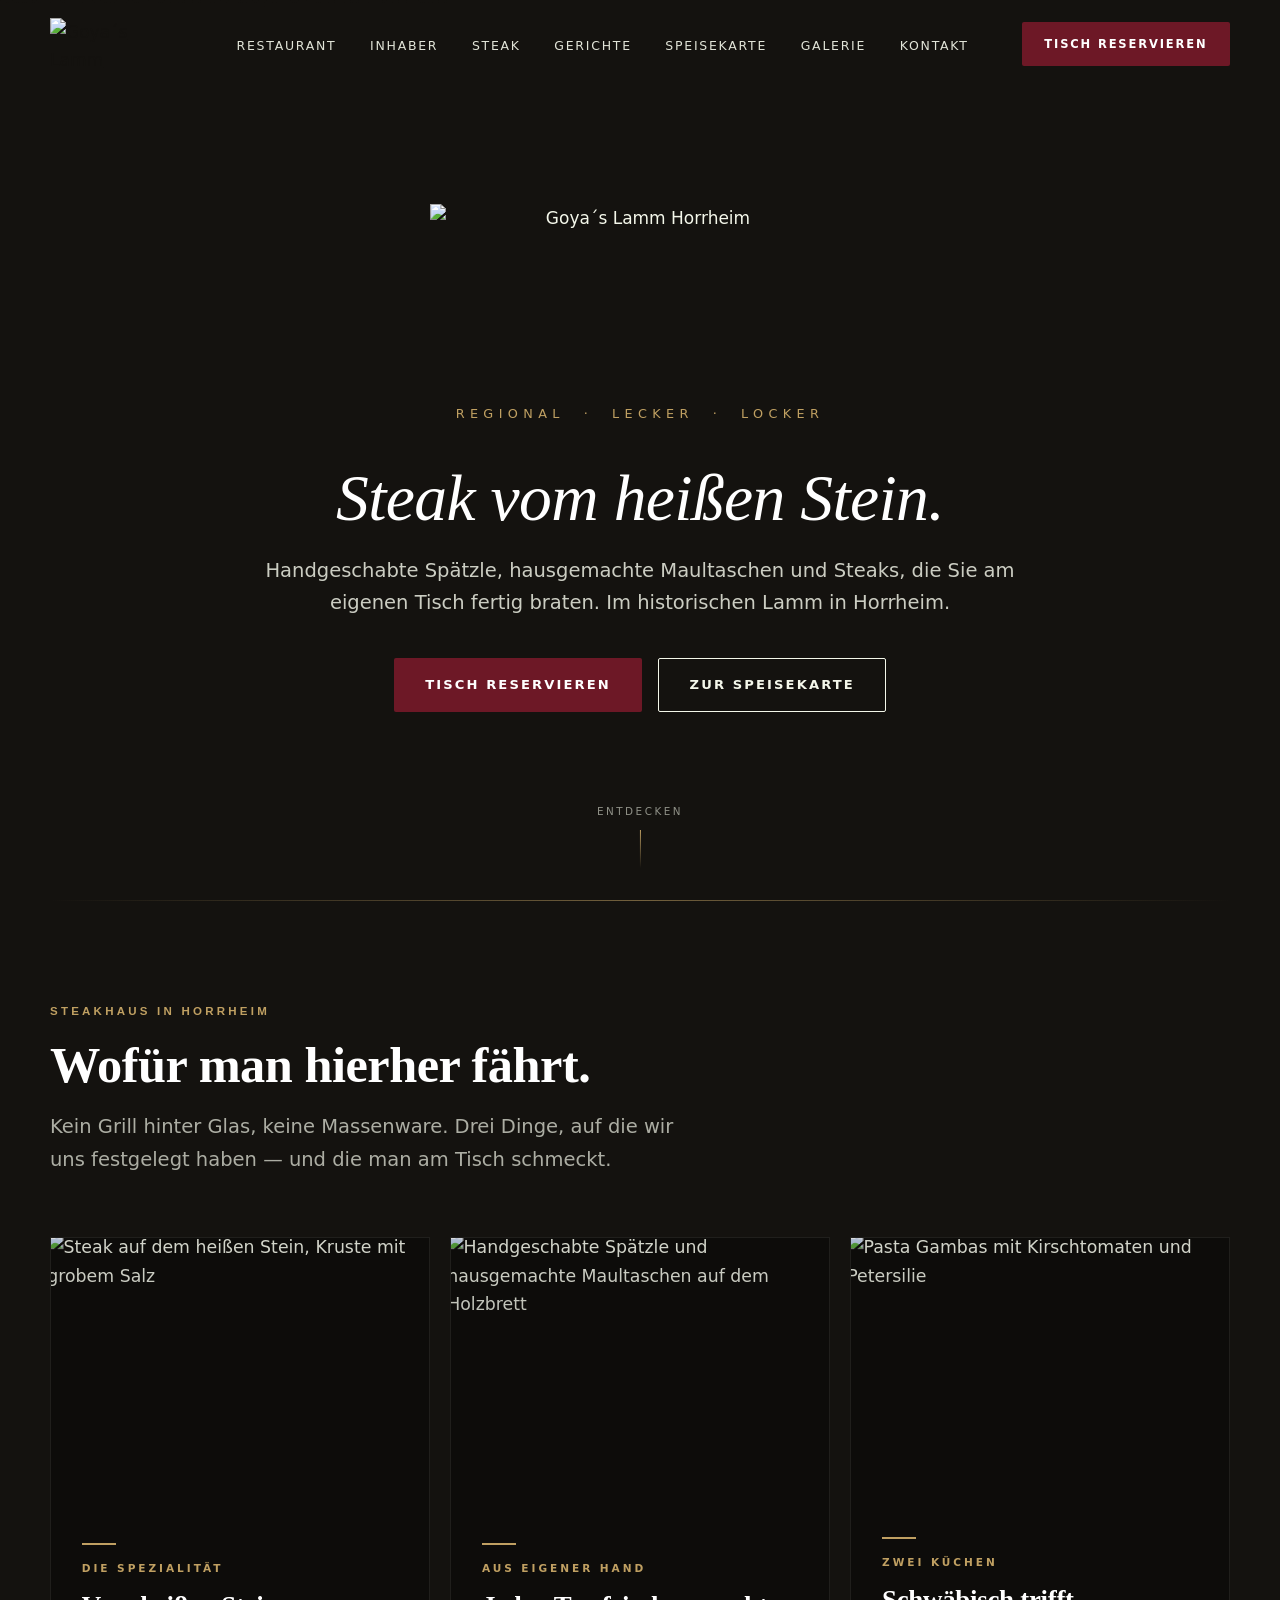
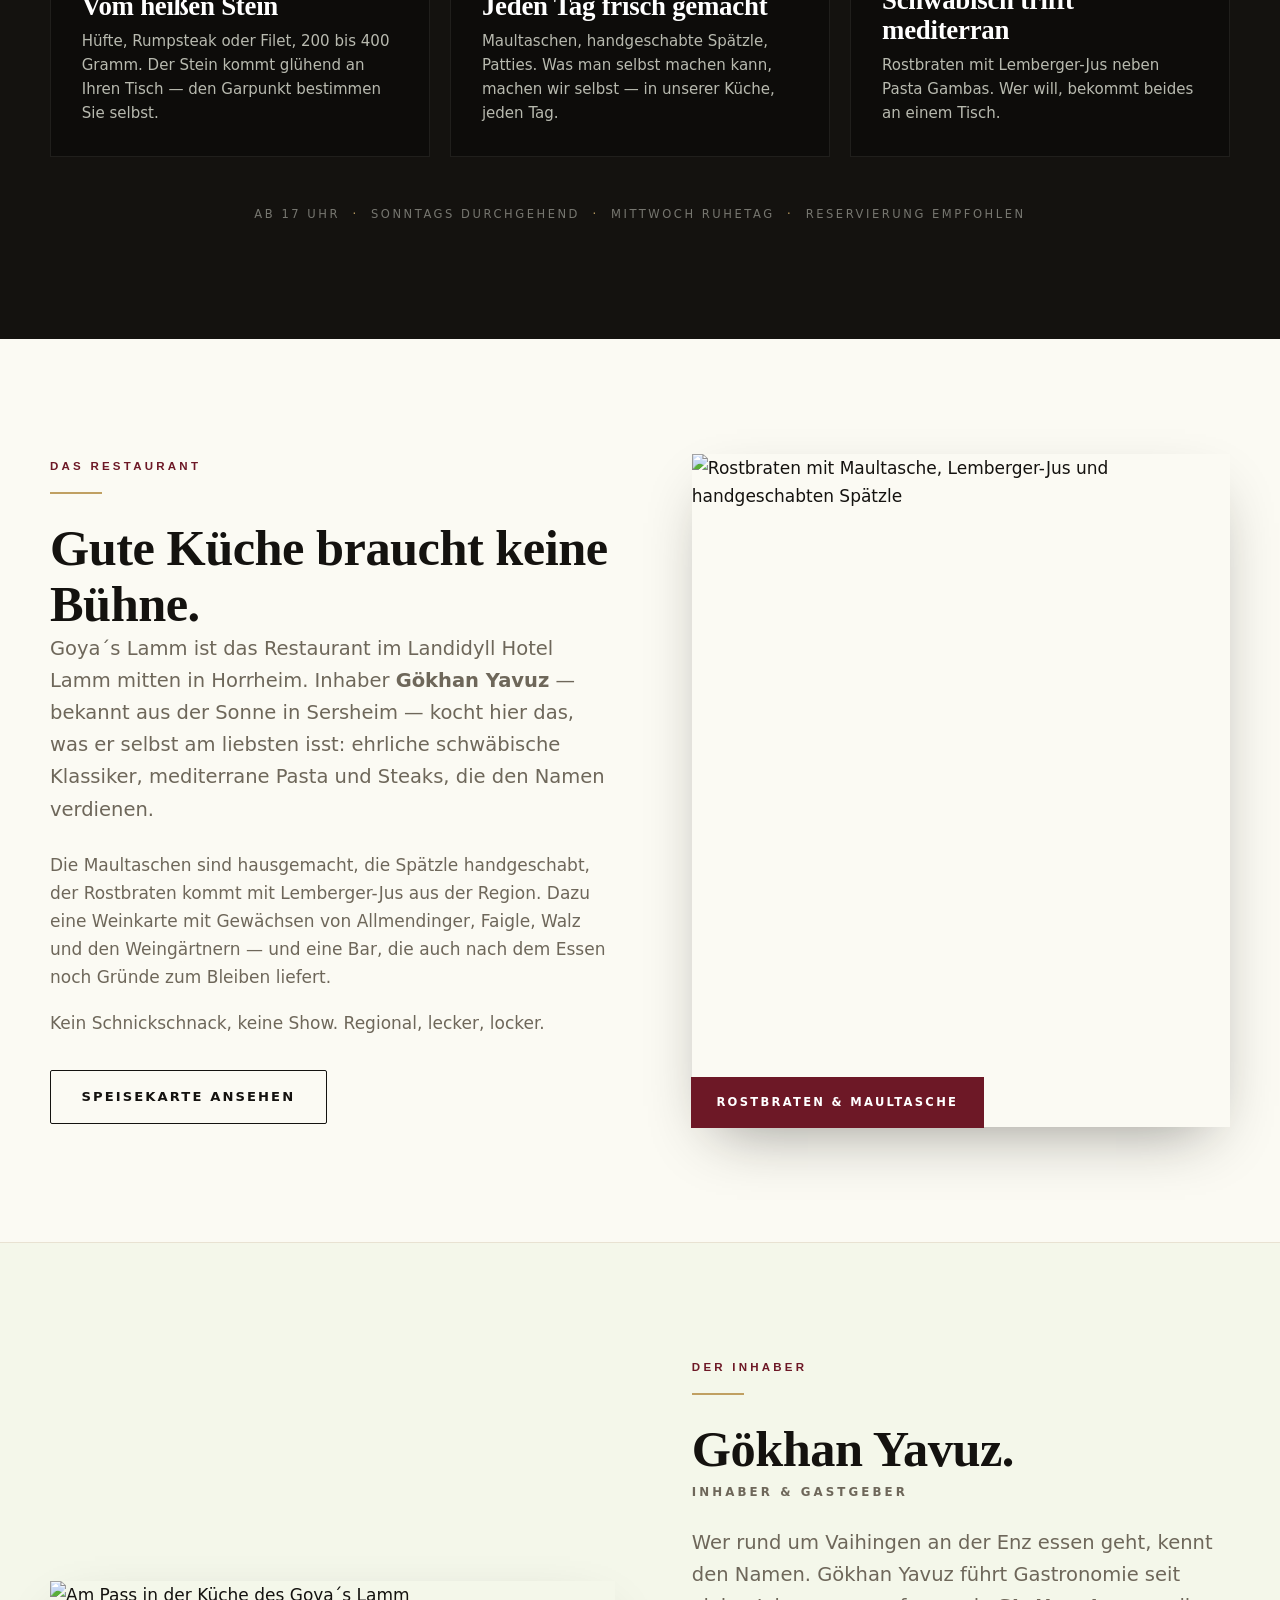
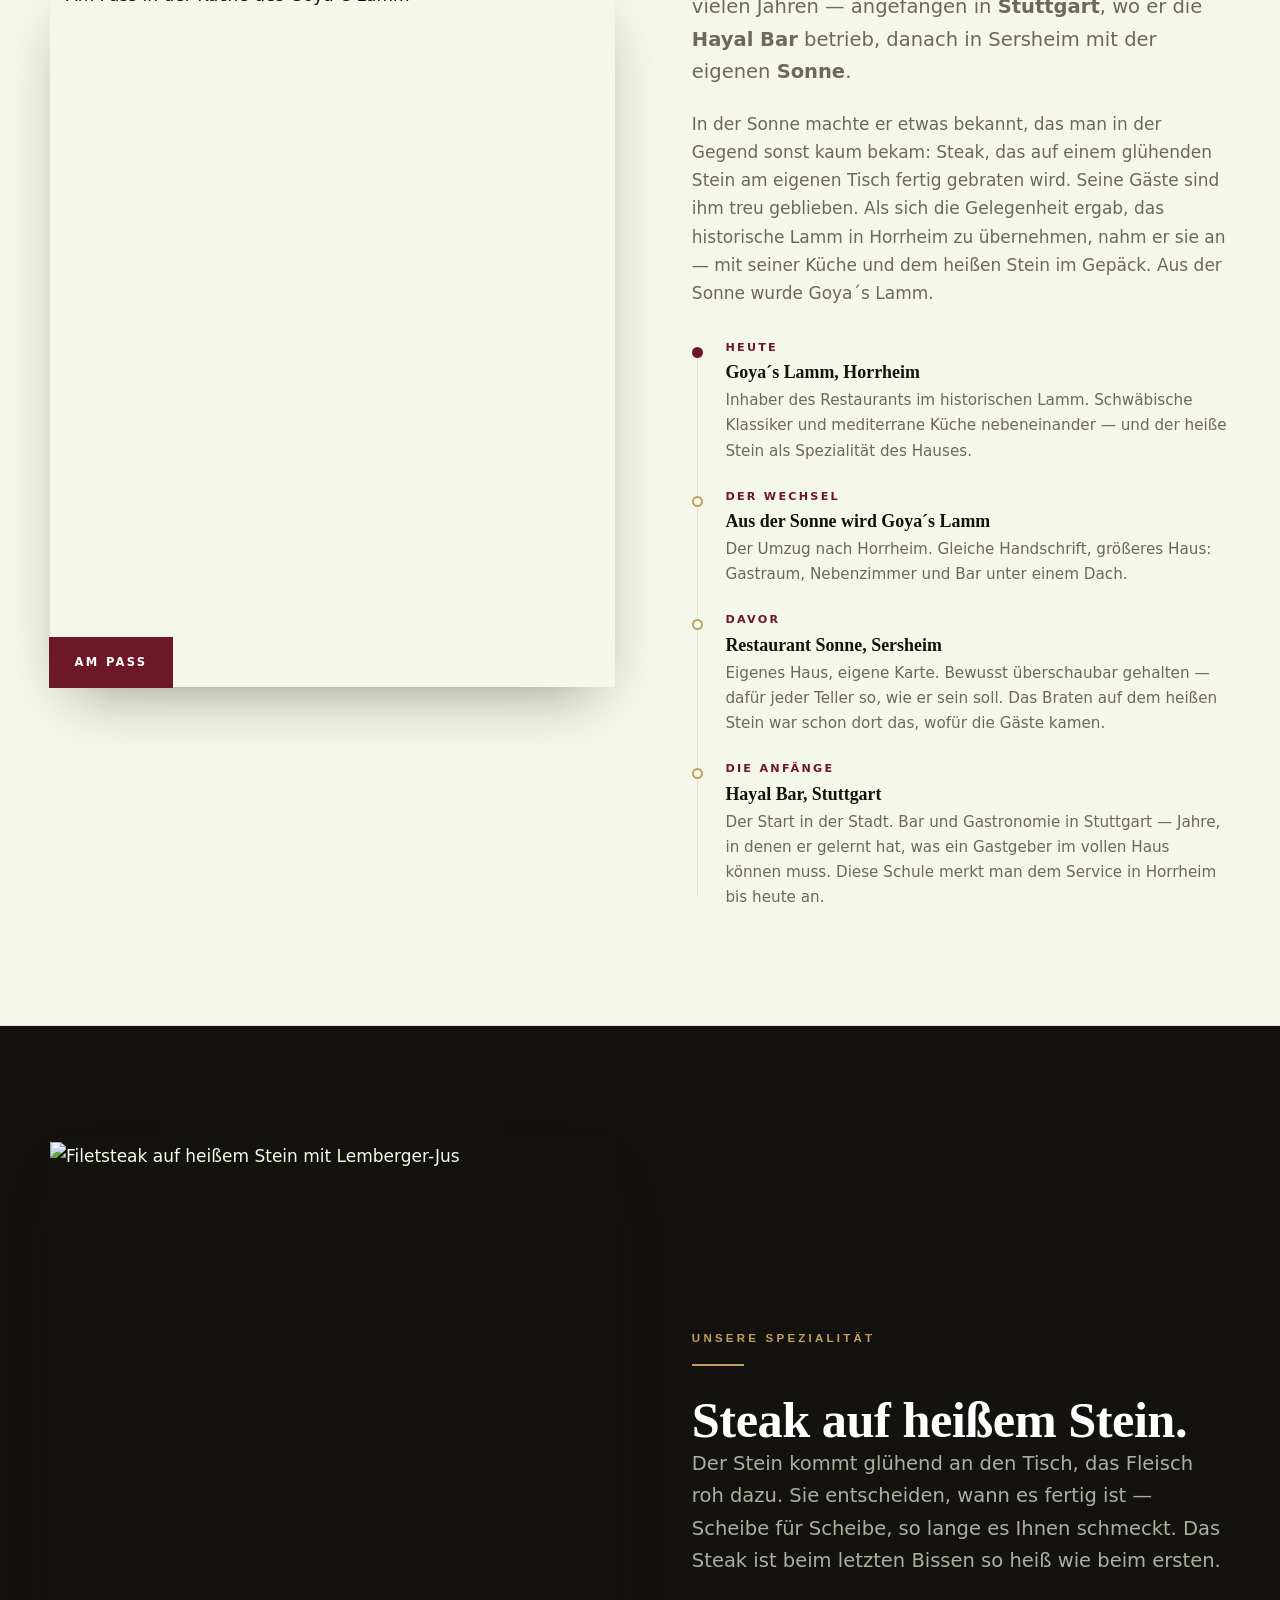
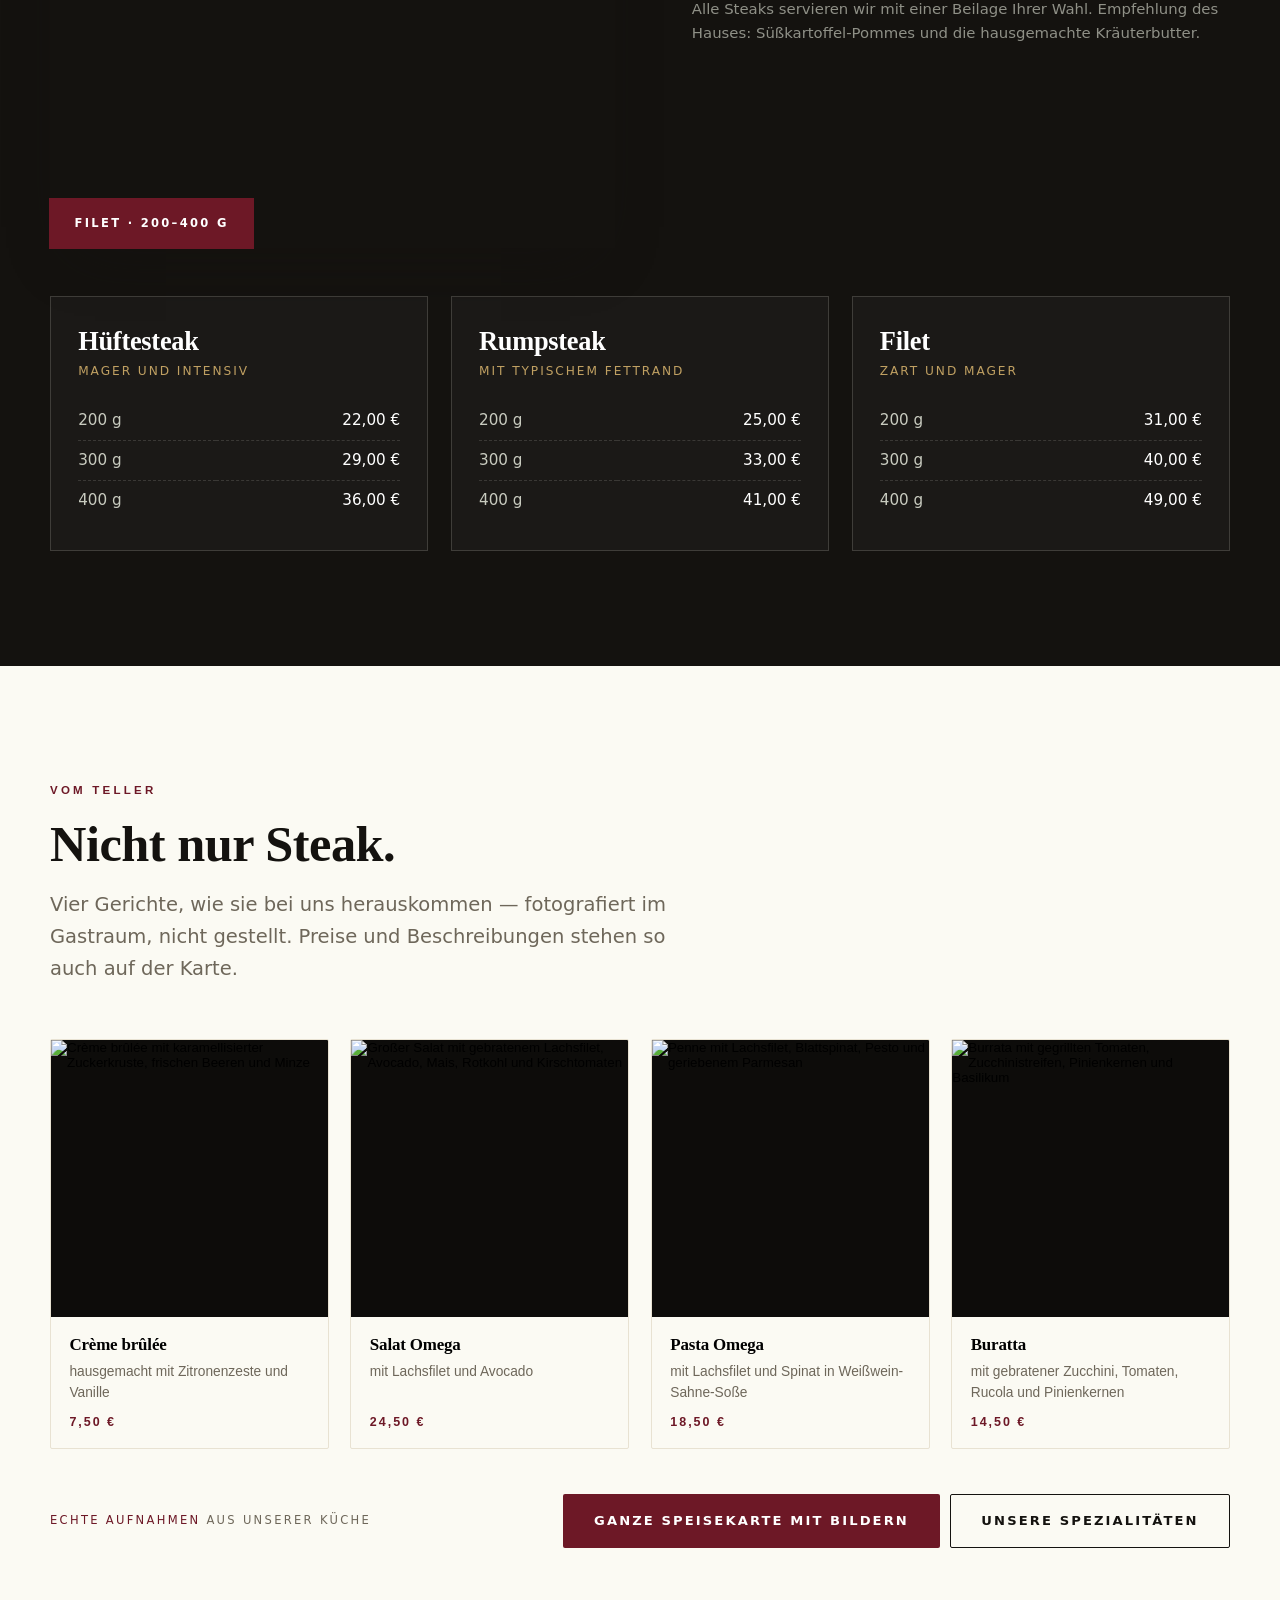
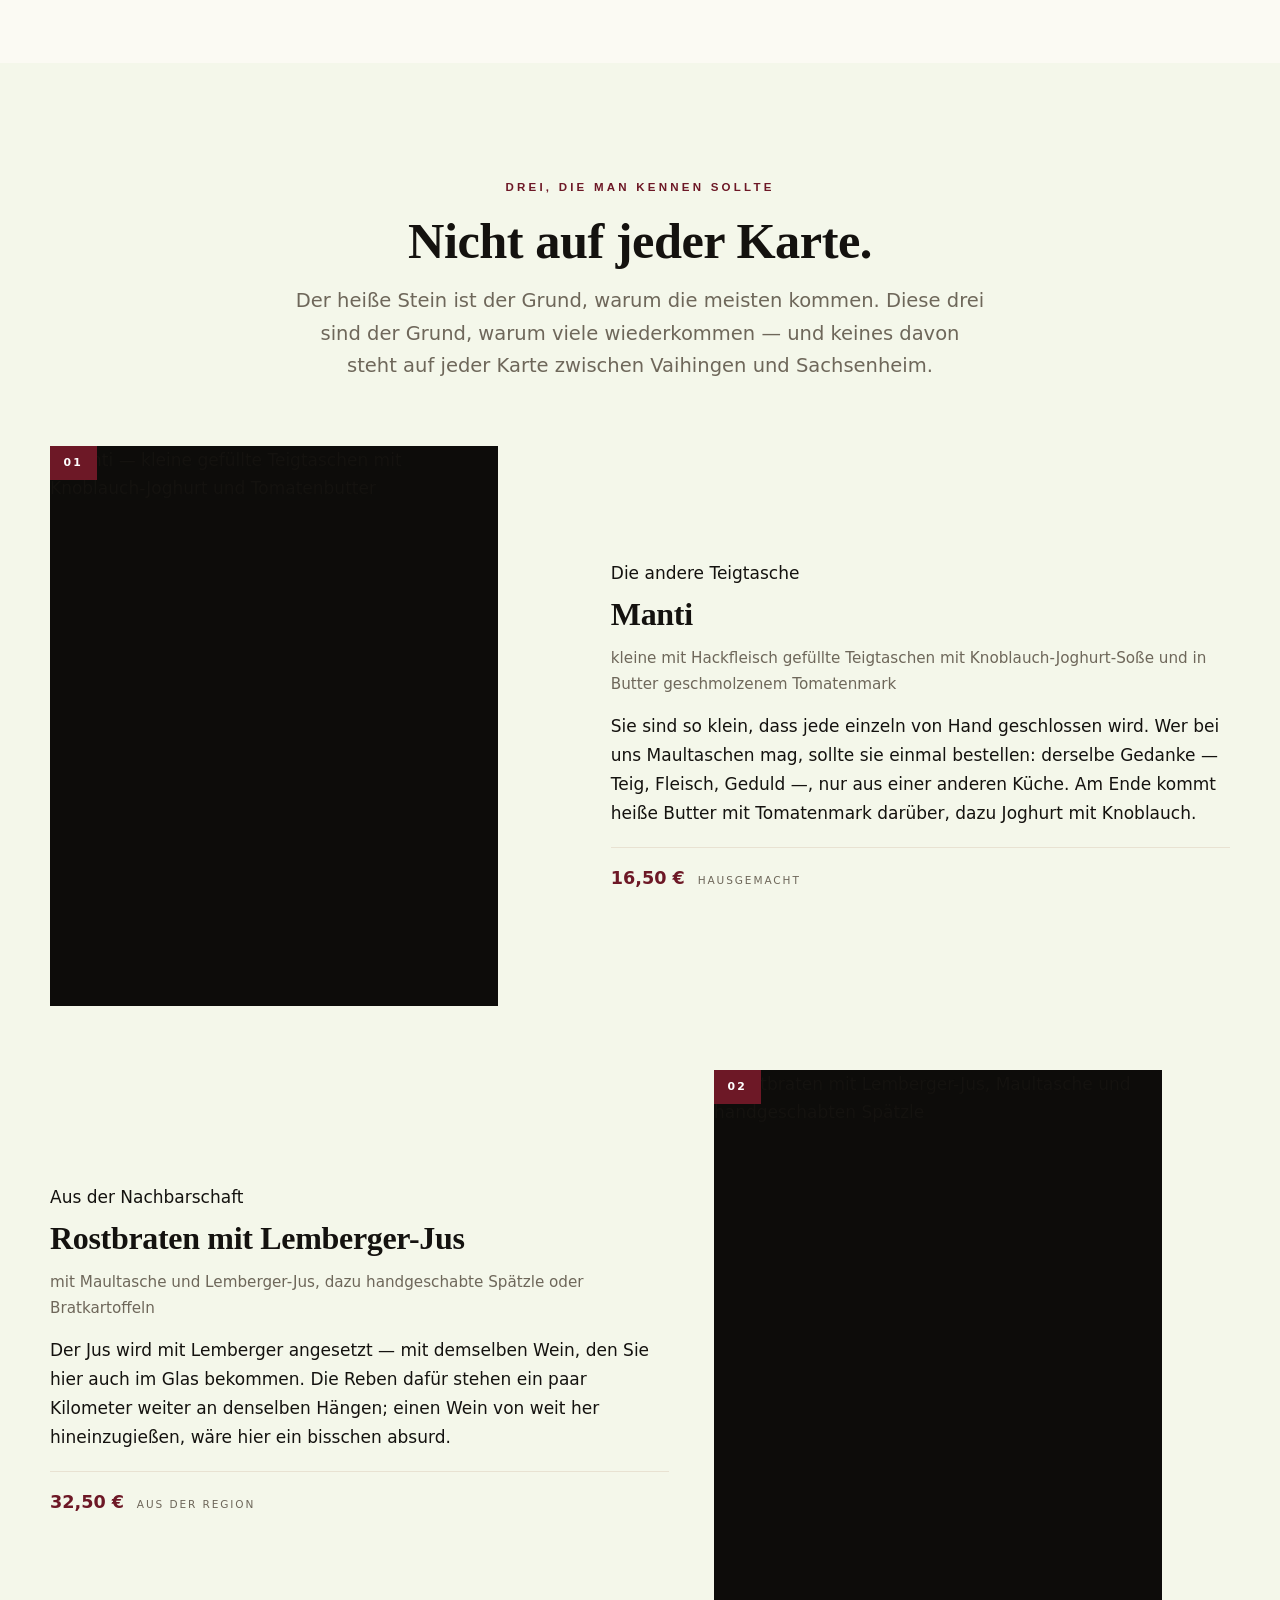
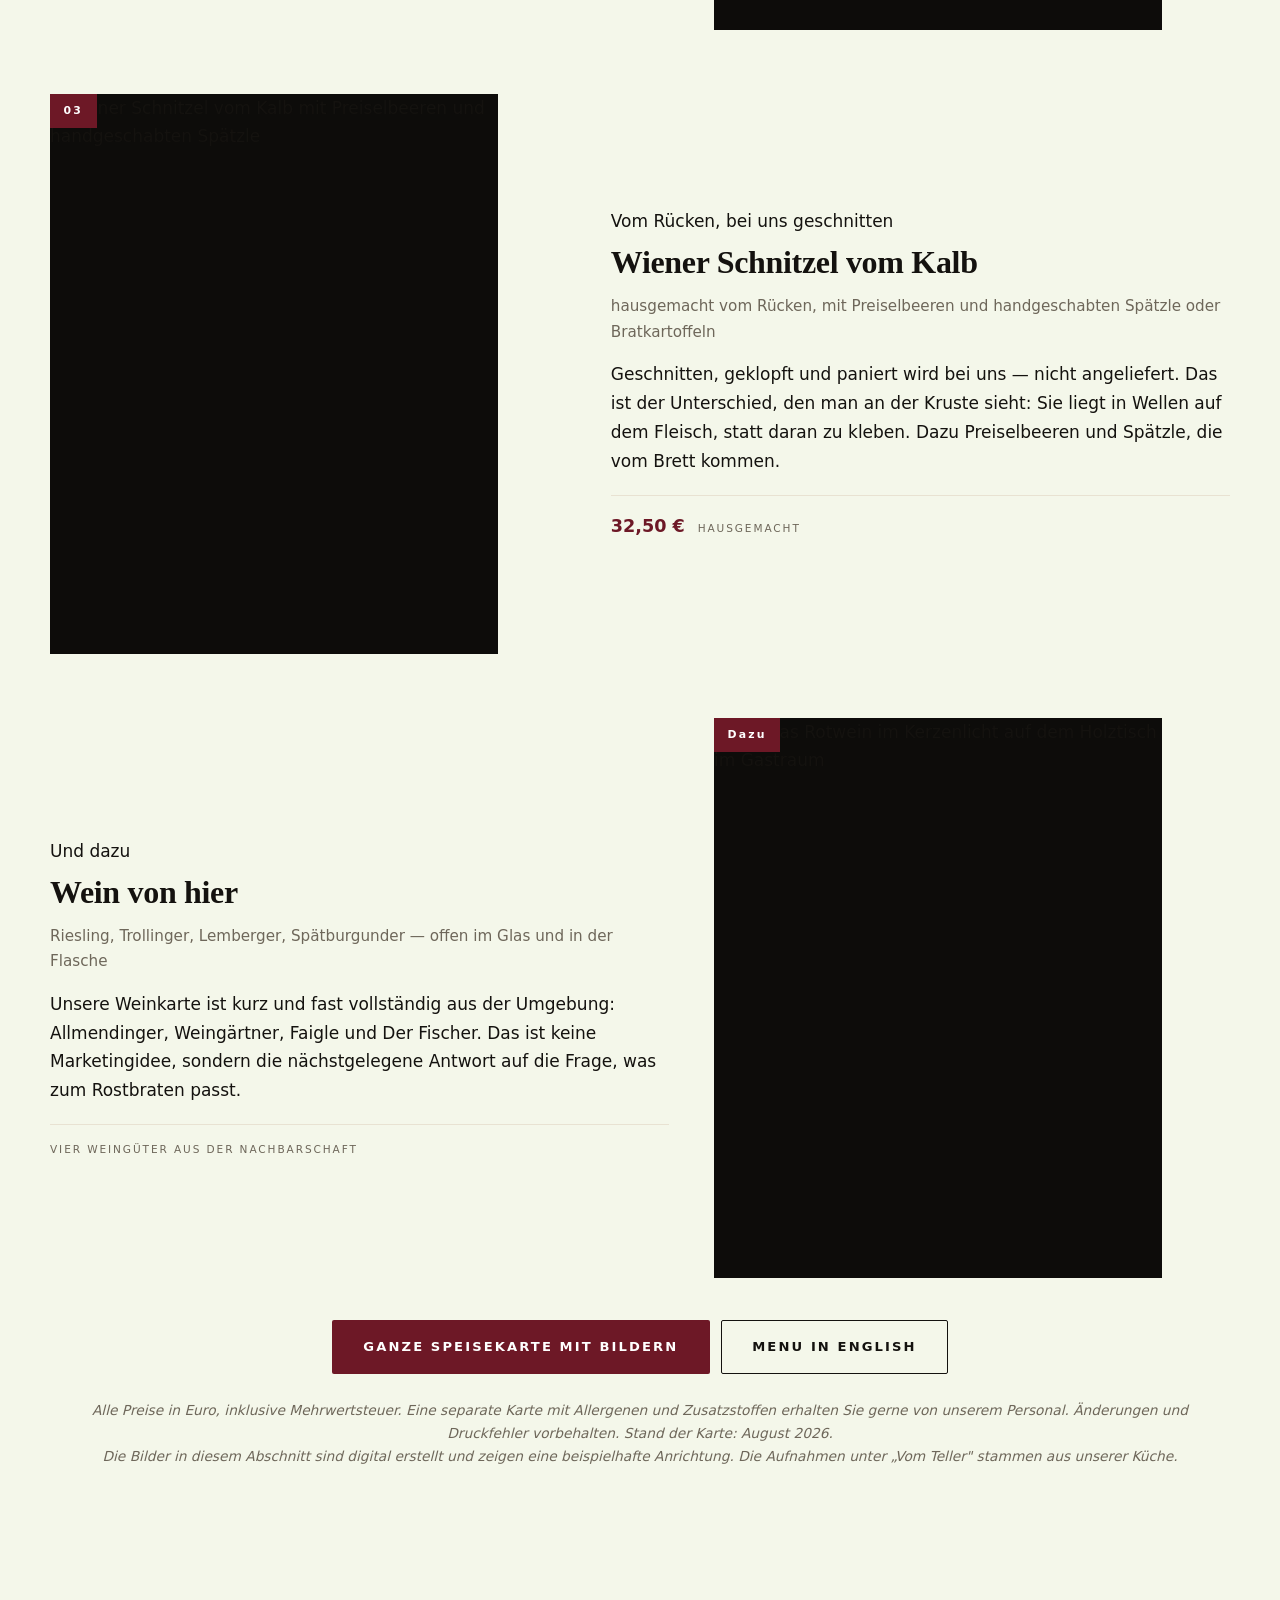
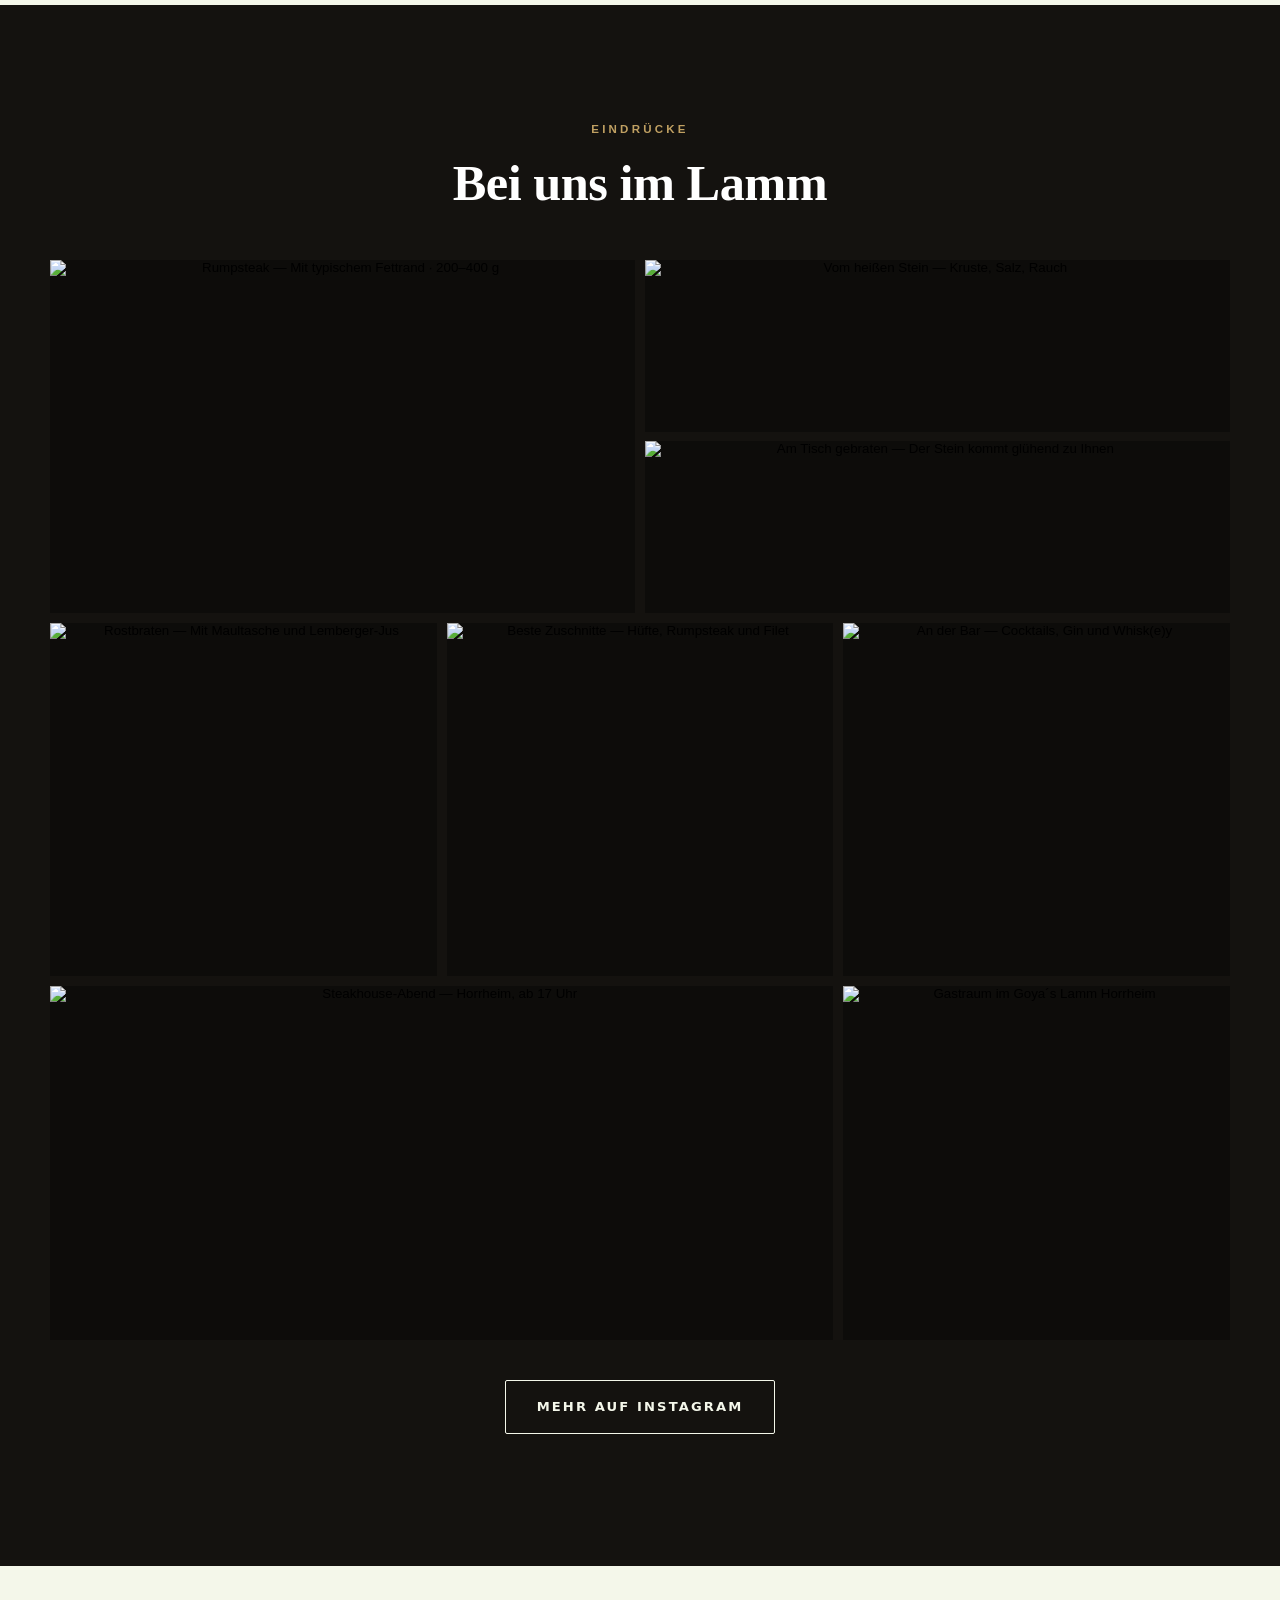
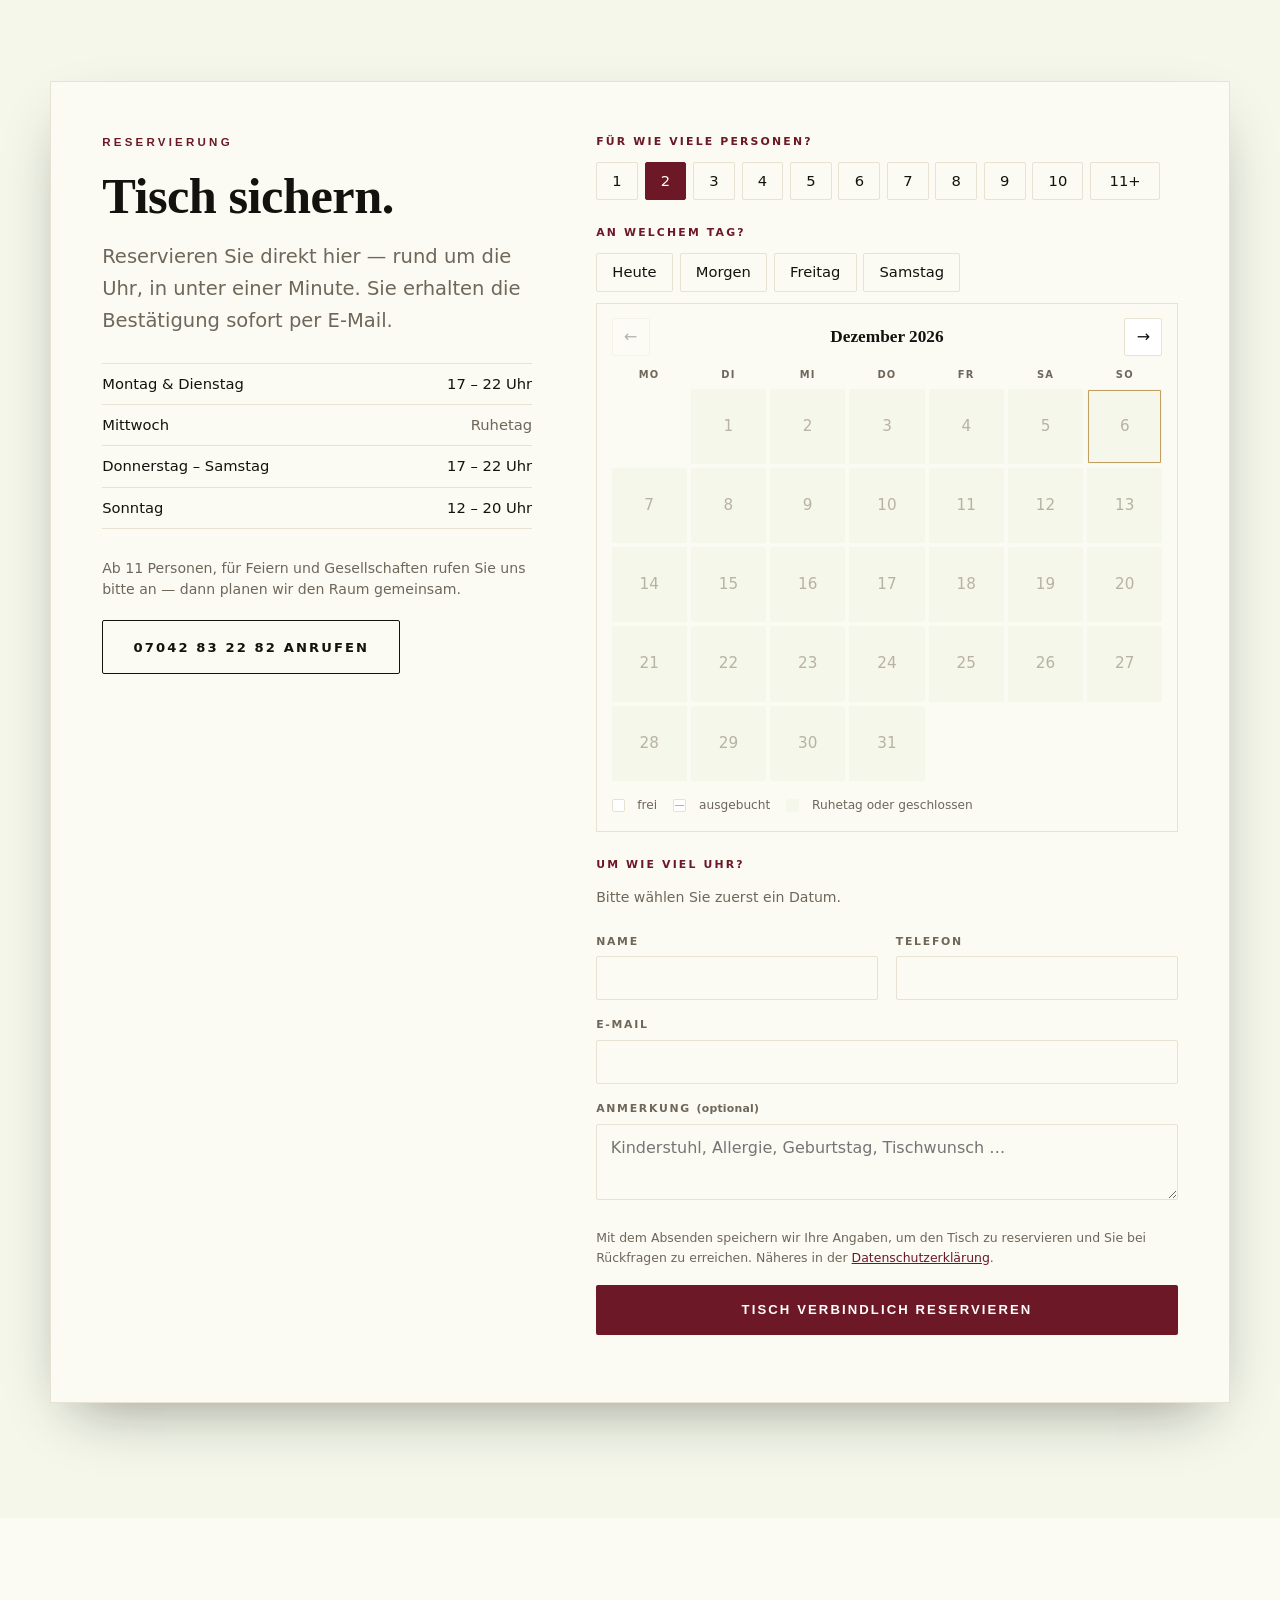
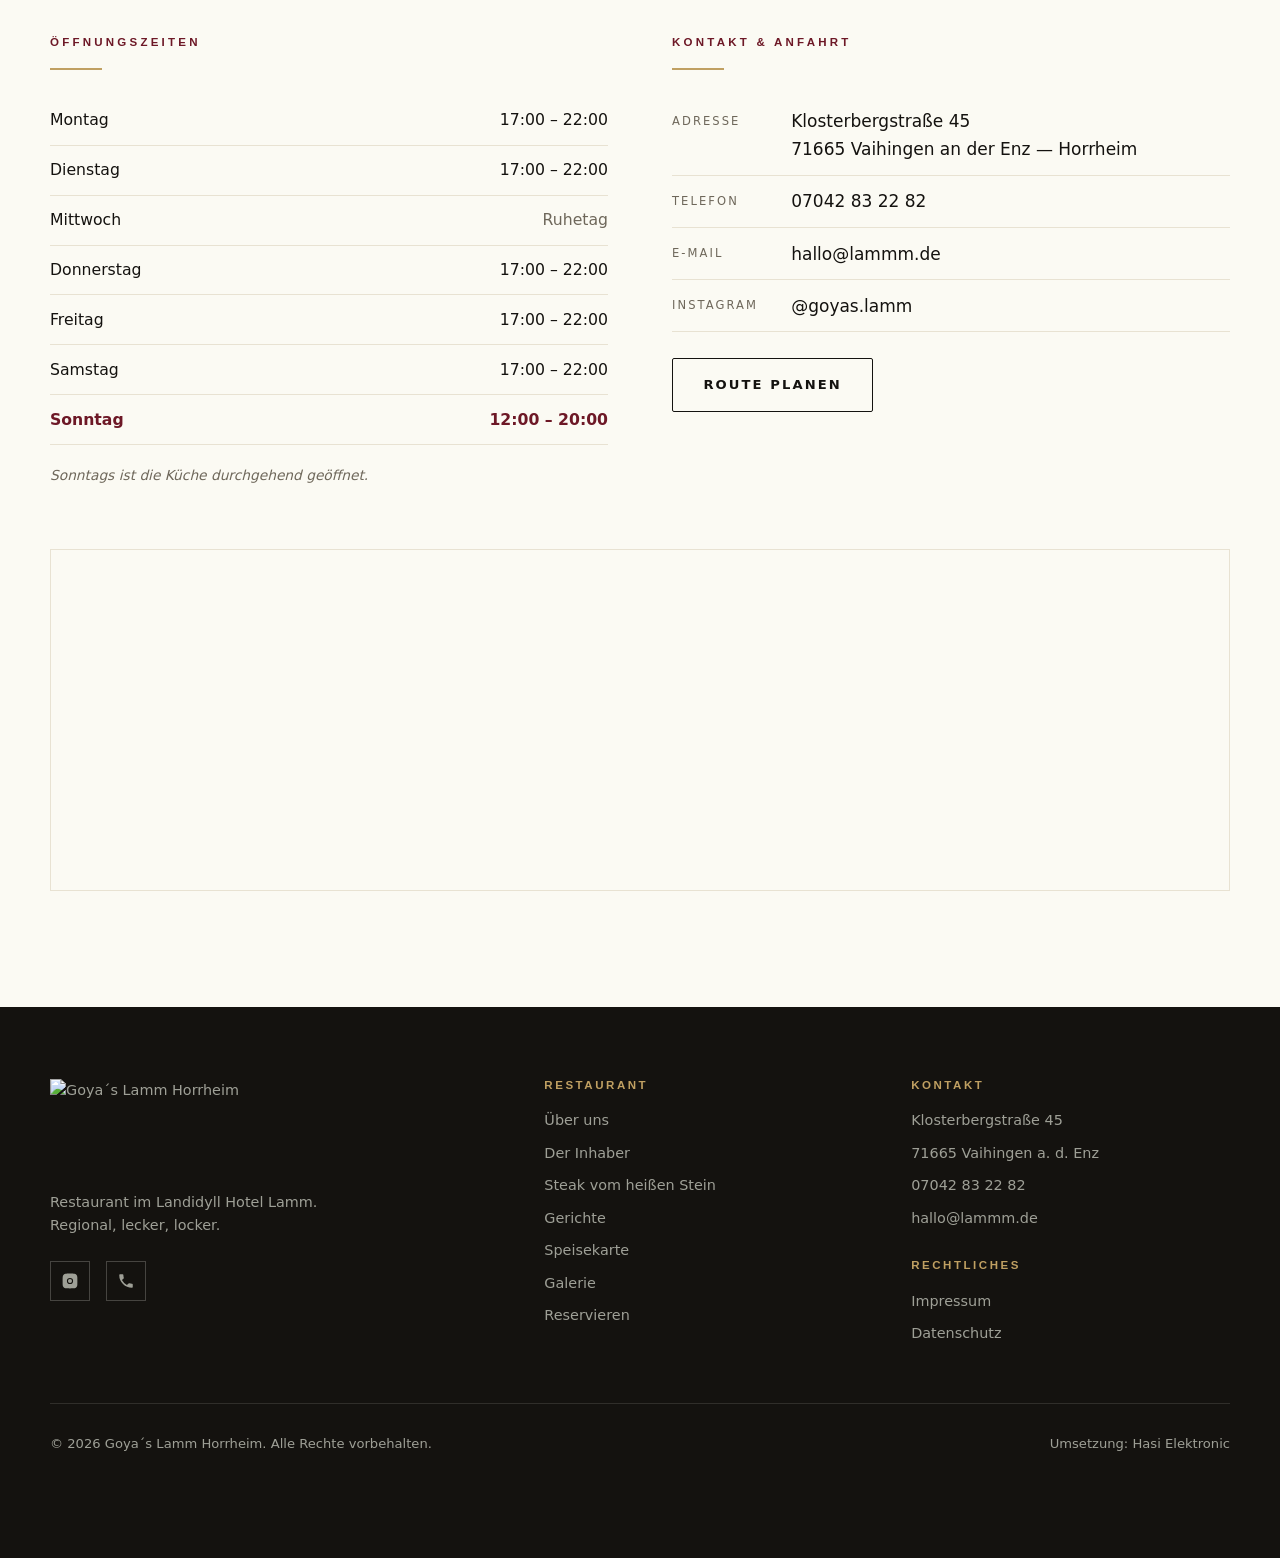
==== public/index.html @ 79ab2ce6 "Startseite: drei Spezialitäten statt eines zweiten Kartenauszugs Auf der Startseite standen zwei Abs" ====
<!DOCTYPE html>
<html lang="de">
<head>
<meta charset="utf-8">
<meta name="viewport" content="width=device-width, initial-scale=1, viewport-fit=cover">
<title>Goya´s Lamm Horrheim — Steak vom heißen Stein | Restaurant in Vaihingen an der Enz</title>
<meta name="description" content="Goya´s Lamm in Horrheim: Steak auf heißem Stein, hausgemachte Maultaschen, handgeschabte Spätzle und Cocktails. Regional, lecker, locker. Jetzt Tisch reservieren – Klosterbergstraße 45, 71665 Vaihingen an der Enz.">
<meta name="robots" content="index,follow">
<link rel="canonical" href="https://lammm.de/">
<meta name="theme-color" content="#14120F">
<script>
/* Beim Neuladen soll die Seite oben beginnen — nicht dort, wo zuletzt gescrollt wurde. */
if ('scrollRestoration' in history) history.scrollRestoration = 'manual';
</script>

<meta property="og:type" content="restaurant">
<meta property="og:locale" content="de_DE">
<meta property="og:site_name" content="Goya´s Lamm Horrheim">
<meta property="og:title" content="Goya´s Lamm Horrheim — Steak vom heißen Stein">
<meta property="og:description" content="Steak auf heißem Stein, hausgemachte Maultaschen, handgeschabte Spätzle. Regional, lecker, locker.">
<meta property="og:url" content="https://lammm.de/">
<meta property="og:image" content="https://lammm.de/assets/img/og.jpg">
<meta name="twitter:card" content="summary_large_image">

<link rel="icon" href="/assets/favicon.ico" sizes="any">
<link rel="icon" type="image/png" sizes="32x32" href="/assets/favicon-32.png">
<link rel="apple-touch-icon" href="/assets/apple-touch-icon.png">
<link rel="manifest" href="/site.webmanifest">

<link rel="preload" as="font" type="font/woff2" href="/assets/fonts/playfair-display-latin-600-normal.woff2" crossorigin>
<link rel="preload" as="font" type="font/woff2" href="/assets/fonts/inter-latin-400-normal.woff2" crossorigin>

<style>
/* Selbst gehostete Schriften — keine Verbindung zu Google (DSGVO) */
@font-face{font-family:'Inter';font-style:normal;font-weight:300;font-display:swap;src:url(/assets/fonts/inter-latin-300-normal.woff2) format('woff2')}
@font-face{font-family:'Inter';font-style:normal;font-weight:400;font-display:swap;src:url(/assets/fonts/inter-latin-400-normal.woff2) format('woff2')}
@font-face{font-family:'Inter';font-style:normal;font-weight:500;font-display:swap;src:url(/assets/fonts/inter-latin-500-normal.woff2) format('woff2')}
@font-face{font-family:'Inter';font-style:normal;font-weight:600;font-display:swap;src:url(/assets/fonts/inter-latin-600-normal.woff2) format('woff2')}
@font-face{font-family:'Playfair Display';font-style:normal;font-weight:400;font-display:swap;src:url(/assets/fonts/playfair-display-latin-400-normal.woff2) format('woff2')}
@font-face{font-family:'Playfair Display';font-style:italic;font-weight:400;font-display:swap;src:url(/assets/fonts/playfair-display-latin-400-italic.woff2) format('woff2')}
@font-face{font-family:'Playfair Display';font-style:normal;font-weight:600;font-display:swap;src:url(/assets/fonts/playfair-display-latin-600-normal.woff2) format('woff2')}
@font-face{font-family:'Playfair Display';font-style:normal;font-weight:700;font-display:swap;src:url(/assets/fonts/playfair-display-latin-700-normal.woff2) format('woff2')}

:root{
  --wine:#6D1826; --wine-dark:#4E101C; --wine-soft:#8C2436;
  --ink:#14120F; --ink-soft:#2A2622;
  --cream:#F4F7EA; --paper:#FBFAF3; --sand:#E8E2D2;
  --gold:#C0A062;
  --muted:#6E675A;
  --max:1180px;
  --r:2px;
  --shadow:0 24px 60px -24px rgba(20,18,15,.45);
}
*,*::before,*::after{box-sizing:border-box}
[hidden]{display:none!important}
html{scroll-behavior:smooth;-webkit-text-size-adjust:100%}
body{
  margin:0;background:var(--paper);color:var(--ink);
  font-family:'Inter',system-ui,-apple-system,'Segoe UI',sans-serif;
  font-size:17px;line-height:1.65;font-weight:400;
  -webkit-font-smoothing:antialiased;overflow-x:hidden;
}
img{max-width:100%;display:block;height:auto}
a{color:inherit}
h1,h2,h3,h4{font-family:'Playfair Display',Georgia,serif;font-weight:600;line-height:1.12;margin:0;letter-spacing:-.01em}
h1{font-size:clamp(2.6rem,7vw,5rem)}
h2{font-size:clamp(2rem,4.6vw,3.15rem)}
h3{font-size:clamp(1.25rem,2.4vw,1.65rem)}
p{margin:0 0 1em}
.wrap{width:min(100% - 2.6rem,var(--max));margin-inline:auto}
.eyebrow{
  font-family:'Inter',sans-serif;font-size:.72rem;letter-spacing:.28em;text-transform:uppercase;
  font-weight:600;color:var(--wine);margin:0 0 1rem
}
.eyebrow.light{color:var(--gold)}
.lead{font-size:clamp(1.05rem,1.7vw,1.22rem);color:var(--muted);max-width:62ch}
section{padding:clamp(4.5rem,9vw,8rem) 0;position:relative}

/* ---------- buttons ---------- */
.btn{
  display:inline-flex;align-items:center;justify-content:center;gap:.6rem;
  padding:.95rem 1.9rem;border-radius:var(--r);border:1px solid transparent;
  font-size:.82rem;letter-spacing:.16em;text-transform:uppercase;font-weight:600;
  text-decoration:none;cursor:pointer;transition:.25s cubic-bezier(.4,0,.2,1);white-space:nowrap;
}
.btn-primary{background:var(--wine);color:#fff}
.btn-primary:hover{background:var(--wine-dark);transform:translateY(-2px);box-shadow:0 12px 28px -12px rgba(109,24,38,.7)}
.btn-ghost{border-color:currentColor;color:var(--cream)}
.btn-ghost:hover{background:var(--cream);color:var(--ink);border-color:var(--cream)}
.btn-outline{border-color:var(--ink);color:var(--ink)}
.btn-outline:hover{background:var(--ink);color:var(--cream)}

/* ---------- header ---------- */
header{
  position:fixed;inset:0 0 auto;z-index:90;
  transition:background .35s,box-shadow .35s,padding .35s;
  padding:1.15rem 0;
}
header.solid{background:rgba(251,250,243,.96);backdrop-filter:blur(14px);box-shadow:0 1px 0 rgba(20,18,15,.09);padding:.7rem 0}
.nav{display:flex;align-items:center;justify-content:space-between;gap:2rem}
.brand{display:block;flex-shrink:0}
.brand img{height:52px;width:auto;transition:height .35s,opacity .3s}
header.solid .brand img{height:42px}
.brand .l-white{display:block}.brand .l-dark{display:none}
header.solid .brand .l-white{display:none}header.solid .brand .l-dark{display:block}
.navlinks{display:flex;align-items:center;gap:2.1rem;list-style:none;margin:0;padding:0}
.navlinks a{
  text-decoration:none;font-size:.78rem;letter-spacing:.14em;text-transform:uppercase;font-weight:500;
  color:var(--cream);opacity:.92;position:relative;padding-bottom:3px;transition:.25s
}
header.solid .navlinks a{color:var(--ink-soft)}
.navlinks a::after{content:"";position:absolute;left:0;bottom:0;width:0;height:1px;background:currentColor;transition:width .3s}
.navlinks a:hover::after{width:100%}
.nav .btn{padding:.72rem 1.35rem;font-size:.72rem}
header:not(.solid) .nav .btn-primary{background:var(--wine);color:#fff}
.burger{display:none;background:none;border:0;padding:.5rem;cursor:pointer;flex-direction:column;gap:5px}
.burger span{display:block;width:26px;height:2px;background:var(--cream);transition:.3s}
header.solid .burger span{background:var(--ink)}
.mobilemenu{
  position:fixed;inset:0;z-index:95;background:var(--ink);color:var(--cream);
  display:flex;flex-direction:column;align-items:center;justify-content:center;gap:1.5rem;
  opacity:0;pointer-events:none;transition:opacity .35s
}
.mobilemenu.open{opacity:1;pointer-events:auto}
.mobilemenu a{font-family:'Playfair Display',serif;font-size:1.75rem;text-decoration:none;color:var(--cream)}
.mobilemenu .close{position:absolute;top:1.5rem;right:1.7rem;background:none;border:0;color:var(--cream);font-size:2.2rem;line-height:1;cursor:pointer}

/* ---------- hero ---------- */
.hero{
  min-height:100svh;display:flex;align-items:center;position:relative;
  padding:8rem 0 7rem;background:var(--ink);overflow:hidden
}
.hero-bg{position:absolute;inset:0}
.hero-bg img{width:100%;height:100%;object-fit:cover;opacity:.62;transform:scale(1.04)}
.hero::after{
  content:"";position:absolute;inset:0;
  background:linear-gradient(180deg,rgba(20,18,15,.86) 0%,rgba(20,18,15,.55) 40%,rgba(20,18,15,.93) 100%)
}
.hero .wrap{position:relative;z-index:2;color:var(--cream);text-align:center}
.hero-logo{width:min(420px,74vw);margin:0 auto 2.2rem}
.hero h1{
  font-size:clamp(2.1rem,5.6vw,4.1rem);color:#fff;margin-bottom:1.2rem;font-weight:400;font-style:italic
}
.hero .tag{
  font-size:.8rem;letter-spacing:.42em;text-transform:uppercase;color:var(--gold);
  margin-bottom:2.4rem;font-weight:500
}
.hero .cta{display:flex;gap:1rem;justify-content:center;flex-wrap:wrap;margin-top:.5rem}
.scrollhint{
  position:absolute;bottom:2rem;left:50%;transform:translateX(-50%);z-index:3;
  color:rgba(244,247,234,.55);font-size:.65rem;letter-spacing:.24em;text-transform:uppercase;
  display:flex;flex-direction:column;align-items:center;gap:.6rem
}
.scrollhint::after{content:"";width:1px;height:38px;background:linear-gradient(var(--gold),transparent);animation:drop 2.2s infinite}
@keyframes drop{0%{opacity:0;transform:scaleY(.2)}45%{opacity:1}100%{opacity:0;transform:scaleY(1)}}

/* ---------- signatur ---------- */
.signature{
  background:var(--ink);color:var(--cream);
  padding:clamp(4.2rem,8vw,7rem) 0 clamp(4.5rem,9vw,7.5rem);
  overflow:hidden
}
.signature::before{
  content:"";position:absolute;top:0;left:50%;transform:translateX(-50%);
  width:min(100% - 2.6rem,var(--max));height:1px;
  background:linear-gradient(90deg,transparent,rgba(192,160,98,.55),transparent)
}
.sig-head{max-width:58ch;margin:0 0 clamp(2.6rem,5vw,3.8rem)}
.sig-head .eyebrow{color:var(--gold)}
.sig-head h2{color:#fff;margin-bottom:1.1rem}
.sig-head .lead{color:rgba(244,247,234,.68);margin:0}
.sig-grid{display:grid;grid-template-columns:repeat(3,minmax(0,1fr));gap:clamp(.9rem,1.6vw,1.4rem)}
.sig{
  position:relative;overflow:hidden;isolation:isolate;
  min-height:clamp(400px,42vw,520px);display:flex;align-items:flex-end;
  background:#0d0c0a;border:1px solid rgba(244,247,234,.08)
}
.sig img{
  position:absolute;inset:0;width:100%;height:100%;object-fit:cover;z-index:-2;
  transform:scale(1.02);transition:transform 1.1s cubic-bezier(.2,.6,.2,1);
  filter:saturate(.94)
}
.sig::after{
  content:"";position:absolute;inset:0;z-index:-1;
  background:linear-gradient(180deg,rgba(13,12,10,.14) 0%,rgba(13,12,10,.4) 42%,
             rgba(13,12,10,.88) 76%,rgba(13,12,10,.97) 100%)
}
.sig:hover img,.sig:focus-within img{transform:scale(1.09)}
.sig-txt{padding:clamp(1.6rem,2.4vw,2.2rem);width:100%}
.sig .kicker{
  display:inline-block;font-size:.66rem;letter-spacing:.28em;text-transform:uppercase;
  font-weight:600;color:var(--gold);margin-bottom:.8rem;position:relative;padding-top:1.1rem
}
.sig .kicker::before{
  content:"";position:absolute;top:0;left:0;width:34px;height:2px;background:var(--gold);
  transition:width .55s cubic-bezier(.2,.6,.2,1)
}
.sig:hover .kicker::before{width:64px}
.sig h3{color:#fff;font-size:clamp(1.4rem,2.1vw,1.8rem);margin-bottom:.5rem}
.sig p{color:rgba(244,247,234,.74);font-size:.94rem;line-height:1.6;margin:0;max-width:34ch}
.sig-note{
  margin:clamp(2.2rem,4vw,3rem) 0 0;text-align:center;
  font-size:.72rem;letter-spacing:.22em;text-transform:uppercase;
  color:rgba(244,247,234,.44)
}
.sig-note span{color:var(--gold)}

/* ---------- küchenchef ---------- */
.chef{background:var(--cream);border-top:1px solid var(--sand);border-bottom:1px solid var(--sand)}
.chef .figure img{aspect-ratio:4/5}
.chef .caption{background:var(--ink);color:var(--cream)}
.chef h2{margin-bottom:.4rem}
.chef .role{
  font-size:.74rem;letter-spacing:.26em;text-transform:uppercase;color:var(--muted);
  margin:0 0 1.5rem;font-weight:600
}
.vita{list-style:none;margin:2rem 0 0;padding:0;position:relative}
.vita::before{content:"";position:absolute;left:5px;top:.55rem;bottom:.9rem;width:1px;background:var(--sand)}
.vita li{position:relative;padding:0 0 1.5rem 2.1rem}
.vita li:last-child{padding-bottom:0}
.vita li::before{
  content:"";position:absolute;left:0;top:.5rem;width:11px;height:11px;border-radius:50%;
  background:var(--paper);border:2px solid var(--gold)
}
.vita li:first-child::before{background:var(--wine);border-color:var(--wine)}
.vita .st{
  display:block;font-size:.7rem;letter-spacing:.2em;text-transform:uppercase;
  color:var(--wine);font-weight:700;margin-bottom:.25rem
}
.vita b{display:block;font-family:'Playfair Display',Georgia,serif;font-weight:600;
  font-size:1.12rem;line-height:1.25;margin-bottom:.3rem}
.vita p{margin:0;color:var(--muted);font-size:.95rem}

/* ---------- split ---------- */
.split{display:grid;grid-template-columns:1.05fr 1fr;gap:clamp(2.5rem,6vw,5.5rem);align-items:center}
.split.rev>*:first-child{order:2}
.figure{position:relative}
.figure img{width:100%;aspect-ratio:4/5;object-fit:cover;box-shadow:var(--shadow)}
.figure .caption{
  position:absolute;bottom:-1px;left:-1px;background:var(--wine);color:#fff;
  padding:1rem 1.6rem;font-size:.72rem;letter-spacing:.2em;text-transform:uppercase;font-weight:600
}
.rule{width:52px;height:2px;background:var(--gold);margin:0 0 1.6rem}

/* ---------- steak feature ---------- */
.feature{background:var(--ink);color:var(--cream)}
.feature h2{color:#fff}
.feature .lead{color:rgba(244,247,234,.68)}
.pricecard{
  border:1px solid rgba(244,247,234,.16);padding:1.9rem 1.7rem;background:rgba(244,247,234,.03);
  transition:.3s
}
.pricecard:hover{background:rgba(192,160,98,.07);border-color:rgba(192,160,98,.45);transform:translateY(-4px)}
.pricecard h3{color:#fff;margin-bottom:.25rem}
.pricecard .sub{color:var(--gold);font-size:.76rem;letter-spacing:.16em;text-transform:uppercase;margin-bottom:1.3rem}
.pricecard table{width:100%;border-collapse:collapse;font-size:.95rem}
.pricecard td{padding:.42rem 0;border-bottom:1px dashed rgba(244,247,234,.14);color:rgba(244,247,234,.8)}
.pricecard tr:last-child td{border-bottom:0}
.pricecard td:last-child{text-align:right;color:#fff;font-weight:500;font-variant-numeric:tabular-nums}
.cards3{display:grid;grid-template-columns:repeat(3,1fr);gap:1.4rem;margin-top:3rem}

/* .note wird noch vom Hinweis unter dem Schaufenster gebraucht;
   der Rest des alten Karten-CSS ist mit der vollen Karte weggefallen. */
.note{font-size:.86rem;color:var(--muted);font-style:italic;margin-top:-.6rem;margin-bottom:1.4rem}

/* ---------- gallery ---------- */
#galerie{background:var(--ink);color:var(--cream)}
#galerie h2{color:#fff}
#galerie .eyebrow{color:var(--gold)}
.gallery{
  display:grid;grid-template-columns:repeat(6,1fr);grid-auto-rows:172px;gap:.6rem;
}
.g-item{
  position:relative;overflow:hidden;display:block;background:#0d0c0a;padding:0;border:0;
  cursor:zoom-in;-webkit-tap-highlight-color:transparent
}
.g-item img{width:100%;height:100%;object-fit:cover;transition:transform .8s cubic-bezier(.2,.6,.2,1)}
.g-item::after{
  content:"";position:absolute;inset:0;
  background:linear-gradient(to top,rgba(10,9,8,.88) 0%,rgba(10,9,8,.18) 45%,transparent 70%);
  opacity:0;transition:opacity .45s
}
.g-cap{
  position:absolute;left:1.1rem;right:1.1rem;bottom:1rem;z-index:2;color:#fff;text-align:left;
  font-size:.7rem;letter-spacing:.18em;text-transform:uppercase;font-weight:600;
  opacity:0;transform:translateY(10px);transition:opacity .45s,transform .45s
}
.g-cap small{display:block;font-size:.66rem;letter-spacing:.1em;text-transform:none;
  font-weight:400;color:var(--gold);margin-top:.3rem;opacity:.95}
.g-item:hover img,.g-item:focus-visible img{transform:scale(1.07)}
.g-item:hover::after,.g-item:focus-visible::after{opacity:1}
.g-item:hover .g-cap,.g-item:focus-visible .g-cap{opacity:1;transform:none}
.g-item:focus-visible{outline:2px solid var(--gold);outline-offset:2px}
.ga{grid-column:span 3;grid-row:span 2}
.gb{grid-column:span 3;grid-row:span 1}
.gc{grid-column:span 3;grid-row:span 1}
.gd{grid-column:span 2;grid-row:span 2}
.ge{grid-column:span 2;grid-row:span 2}
.gf{grid-column:span 2;grid-row:span 2}
.gg{grid-column:span 4;grid-row:span 2}
.gh{grid-column:span 2;grid-row:span 2}
.g-progress{display:none}

/* ---------- lightbox ---------- */
.lb{
  position:fixed;inset:0;z-index:999;background:#0a0908;
  display:flex;align-items:center;justify-content:center;
  opacity:0;visibility:hidden;pointer-events:none;transition:opacity .3s,visibility .3s
}
.lb.open{opacity:1;visibility:visible;pointer-events:auto}
.lb figure{margin:0;max-width:94vw;max-height:88vh;display:flex;flex-direction:column;align-items:center;gap:1rem}
.lb img{max-width:94vw;max-height:78vh;object-fit:contain;box-shadow:0 30px 90px -30px rgba(0,0,0,.9)}
.lb figcaption{
  color:var(--cream);font-size:.72rem;letter-spacing:.18em;text-transform:uppercase;font-weight:600;text-align:center
}
.lb figcaption small{display:block;font-size:.72rem;letter-spacing:.04em;text-transform:none;
  font-weight:400;color:rgba(244,247,234,.6);margin-top:.35rem}
.lb-btn{
  position:absolute;background:none;border:1px solid rgba(244,247,234,.28);color:var(--cream);
  width:48px;height:48px;display:grid;place-items:center;cursor:pointer;transition:.25s;font-size:1.4rem;line-height:1
}
.lb-btn:hover{background:var(--gold);border-color:var(--gold);color:var(--ink)}
.lb-close{top:1.4rem;right:1.4rem;font-size:1.8rem}
.lb-prev{left:1.4rem;top:50%;transform:translateY(-50%)}
.lb-next{right:1.4rem;top:50%;transform:translateY(-50%)}
.lb-count{position:absolute;bottom:1.6rem;left:50%;transform:translateX(-50%);
  color:rgba(244,247,234,.5);font-size:.72rem;letter-spacing:.2em;font-variant-numeric:tabular-nums}

/* ---------- reservation ---------- */
.reserve{background:var(--cream)}
.reserve-box{
  background:var(--paper);border:1px solid var(--sand);padding:clamp(1.7rem,4vw,3.2rem);
  display:grid;grid-template-columns:minmax(0,.85fr) minmax(0,1.15fr);gap:clamp(2rem,5vw,4rem);
  align-items:start;box-shadow:var(--shadow)
}
.reserve-box > *{min-width:0}
.res-grid .field{min-width:0}
.field input,.field textarea{min-width:0}
.res-side .mini{
  list-style:none;margin:1.6rem 0 1.8rem;padding:0;border-top:1px solid var(--sand);font-size:.92rem
}
.res-side .mini li{display:flex;justify-content:space-between;gap:1rem;padding:.5rem 0;border-bottom:1px solid var(--sand)}
.res-side .mini li span:last-child{font-weight:500;font-variant-numeric:tabular-nums}
.res-side .mini li.zu span:last-child{color:var(--muted);font-weight:400}

/* Formular */
.res-form{display:block}
.kal{border:1px solid var(--sand);background:var(--paper);padding:.9rem .9rem 1rem;margin-top:.7rem}
.kal-kopf{display:flex;align-items:center;justify-content:space-between;gap:.6rem;margin-bottom:.7rem}
.kal-kopf strong{font-family:'Playfair Display',Georgia,serif;font-size:1.08rem;font-weight:600}
.kal-pfeil{width:38px;height:38px;flex:0 0 auto;border:1px solid var(--sand);background:#fff;
  color:var(--ink);font:inherit;font-size:1rem;cursor:pointer;border-radius:2px;line-height:1}
.kal-pfeil:hover:not(:disabled){border-color:var(--wine);color:var(--wine)}
.kal-pfeil:disabled{opacity:.3;cursor:not-allowed}
.kal-wt{display:grid;grid-template-columns:repeat(7,1fr);gap:.25rem;margin-bottom:.3rem}
.kal-wt span{text-align:center;font-size:.62rem;letter-spacing:.12em;text-transform:uppercase;
  color:var(--muted);font-weight:600}
.kal-tage{display:grid;grid-template-columns:repeat(7,1fr);gap:.25rem}
.kal-tage button,.kal-tage span{
  display:flex;align-items:center;justify-content:center;aspect-ratio:1/1;
  min-width:0;min-height:36px;
  border:1px solid transparent;background:#fff;color:var(--ink);font:inherit;font-size:.95rem;
  font-variant-numeric:tabular-nums;border-radius:2px;cursor:pointer;padding:0;
  transition:background .15s,border-color .15s,color .15s}
.kal-tage button:hover{border-color:var(--wine);color:var(--wine)}
.kal-tage button[aria-pressed="true"]{background:var(--wine);border-color:var(--wine);color:#fff;font-weight:700}
.kal-tage .leer{background:none;border:0;cursor:default}
.kal-tage .zu,.kal-tage .weg{background:var(--cream);color:#b9b2a4;cursor:not-allowed;border-color:transparent}
.kal-tage .voll{background:#fff;color:#b9b2a4;cursor:not-allowed;text-decoration:line-through;
  border-color:var(--sand)}
.kal-tage .heute{box-shadow:inset 0 0 0 1px var(--gold)}
.kal-legende{display:flex;align-items:center;gap:.4rem 1rem;flex-wrap:wrap;margin:.9rem 0 0;
  font-size:.76rem;color:var(--muted)}
.kal-legende .l{width:13px;height:13px;border-radius:2px;display:inline-block;margin-right:-.2rem}
.kal-legende .l.frei{background:#fff;border:1px solid var(--sand)}
.kal-legende .l.voll{background:#fff;border:1px solid var(--sand);position:relative}
.kal-legende .l.voll::after{content:"";position:absolute;left:1px;right:1px;top:50%;height:1px;background:#b9b2a4}
.kal-legende .l.zu{background:var(--cream);border:1px solid var(--cream)}
.kal-laedt{opacity:.45;pointer-events:none}
/* Schmale Handys: sieben Spalten passen nur mit kleineren Abständen hinein */
@media (max-width:480px){
  .kal{padding:.7rem .5rem .8rem}
  .kal-tage,.kal-wt{gap:.16rem}
  .kal-tage button,.kal-tage span{min-height:32px;font-size:.9rem}
  .kal-pfeil{width:34px;height:34px}
  .kal-legende{font-size:.72rem;gap:.35rem .8rem}
}

.warte-box{border:1px solid var(--sand);background:var(--cream);padding:1.1rem 1.2rem;margin-top:.8rem}
.warte-box p{font-size:.93rem;color:var(--muted);margin:0 0 .9rem}
.warte-box .btn{padding:.7rem 1.4rem;font-size:.72rem}
.linkbtn{background:none;border:0;padding:0;font:inherit;font-size:inherit;color:var(--wine);
  text-decoration:underline;cursor:pointer}
.res-form.warte .res-submit{background:var(--ink);border-color:var(--ink)}
.res-form.warte .res-submit:hover{background:#000;border-color:#000}
.res-step{margin-bottom:1.5rem}
.res-lab{
  display:block;font-size:.68rem;letter-spacing:.2em;text-transform:uppercase;font-weight:700;
  color:var(--wine);margin-bottom:.7rem
}
.res-lab em{font-style:normal;color:var(--muted);font-weight:500;letter-spacing:.1em}
.chips{display:flex;flex-wrap:wrap;gap:.42rem}
.chip{
  background:var(--paper);border:1px solid var(--sand);color:var(--ink);
  padding:.6rem .95rem;font-family:inherit;font-size:.92rem;font-weight:500;cursor:pointer;
  transition:.2s;font-variant-numeric:tabular-nums;line-height:1.15;border-radius:var(--r)
}
.chip:hover{border-color:var(--wine);color:var(--wine)}
.chip[aria-pressed="true"]{background:var(--wine);border-color:var(--wine);color:#fff}
.chip:focus-visible{outline:2px solid var(--gold);outline-offset:2px}
.chip.wide{padding-inline:1.15rem}
.chips.times .chip{min-width:78px;text-align:center}
.res-hint{font-size:.88rem;color:var(--muted);margin:.1rem 0 0;line-height:1.55}
.res-hint a{color:var(--wine)}
.res-hint.warn{color:var(--wine);font-weight:500}
input[type="date"].res-date{
  width:100%;max-width:260px;font-family:inherit;font-size:1rem;color:var(--ink);
  background:var(--paper);border:1px solid var(--sand);border-radius:var(--r);
  padding:.72rem .85rem;transition:.2s
}
input[type="date"].res-date:focus{outline:0;border-color:var(--wine);box-shadow:0 0 0 3px rgba(109,24,38,.09)}
.res-grid{display:grid;grid-template-columns:1fr 1fr;gap:1rem 1.1rem;margin-bottom:1.3rem}
.field.full{grid-column:1 / -1}
.field label{
  display:block;font-size:.68rem;letter-spacing:.16em;text-transform:uppercase;
  color:var(--muted);font-weight:600;margin-bottom:.35rem
}
.field label em{font-style:normal;text-transform:none;letter-spacing:.02em}
.field input,.field textarea{
  width:100%;font-family:inherit;font-size:1rem;color:var(--ink);background:var(--paper);
  border:1px solid var(--sand);border-radius:var(--r);padding:.72rem .85rem;transition:.2s
}
.field textarea{resize:vertical;min-height:76px;line-height:1.55}
.field input:focus,.field textarea:focus{outline:0;border-color:var(--wine);box-shadow:0 0 0 3px rgba(109,24,38,.09)}
.field input[aria-invalid="true"],.field textarea[aria-invalid="true"]{border-color:var(--wine-soft)}
.hp{position:absolute!important;left:-9999px!important;width:1px;height:1px;opacity:0}
.res-legal{font-size:.78rem;color:var(--muted);line-height:1.55;margin:0 0 1.1rem}
.res-legal a{color:var(--wine)}
.res-submit{width:100%;padding:1.05rem 1.6rem}
.res-submit[disabled]{opacity:.5;cursor:not-allowed;transform:none;box-shadow:none}
.res-msg{margin:.9rem 0 0;font-size:.9rem;line-height:1.55;min-height:1px}
.res-msg.err{color:var(--wine);font-weight:500}
.res-summary{
  margin:1.4rem 0 0;padding:.9rem 1.1rem;background:var(--cream);border-left:3px solid var(--gold);
  font-size:.92rem;line-height:1.6
}
.res-summary b{font-weight:600}
/* Bestätigung */
.res-done{text-align:left}
.res-done .tick{
  width:54px;height:54px;border-radius:50%;background:var(--wine);color:#fff;display:grid;place-items:center;
  font-size:1.6rem;margin-bottom:1.2rem
}
.res-done h3{font-size:clamp(1.5rem,3vw,2rem);margin-bottom:.6rem}
.res-done .dl{margin:1.4rem 0;border-top:1px solid var(--sand)}
.res-done .dl div{display:flex;justify-content:space-between;gap:1rem;padding:.6rem 0;border-bottom:1px solid var(--sand)}
.res-done .dl span:first-child{font-size:.68rem;letter-spacing:.16em;text-transform:uppercase;color:var(--muted);padding-top:.2rem}
.res-done .dl span:last-child{font-weight:600;text-align:right}

/* ---------- info ---------- */
.info-grid{display:grid;grid-template-columns:1fr 1fr;gap:clamp(2rem,5vw,4rem)}
.hours{width:100%;border-collapse:collapse}
.hours td{padding:.72rem 0;border-bottom:1px solid var(--sand);font-size:.98rem}
.hours td:last-child{text-align:right;font-weight:500;font-variant-numeric:tabular-nums}
.hours tr.today td{color:var(--wine);font-weight:700}
.hours tr.closed td:last-child{color:var(--muted);font-weight:400}
.contact-list{list-style:none;margin:0;padding:0}
.contact-list li{padding:.72rem 0;border-bottom:1px solid var(--sand);display:flex;gap:1.2rem}
.contact-list .k{font-size:.72rem;letter-spacing:.18em;text-transform:uppercase;color:var(--muted);width:100px;flex-shrink:0;padding-top:.28rem}
.contact-list a{text-decoration:none;font-weight:500}
.contact-list a:hover{color:var(--wine)}
.mapbox{margin-top:2.5rem;border:1px solid var(--sand)}
.mapbox iframe{display:block;width:100%;height:340px;border:0;filter:grayscale(.35) contrast(1.05)}

/* ---------- footer ---------- */
footer{background:var(--ink);color:rgba(244,247,234,.62);padding:4.5rem 0 6.5rem;font-size:.9rem}
.foot-grid{display:grid;grid-template-columns:1.4fr 1fr 1fr;gap:3rem;padding-bottom:3rem;border-bottom:1px solid rgba(244,247,234,.12)}
footer img.flogo{width:230px;margin-bottom:1.4rem}
footer h4{font-family:'Inter',sans-serif;font-size:.72rem;letter-spacing:.22em;text-transform:uppercase;color:var(--gold);margin:0 0 1.1rem;font-weight:600}
footer ul{list-style:none;margin:0;padding:0}
footer li{margin-bottom:.55rem}
footer a{text-decoration:none;transition:.2s}
footer a:hover{color:var(--gold)}
.foot-bottom{display:flex;justify-content:space-between;gap:1.5rem;flex-wrap:wrap;padding-top:1.8rem;font-size:.82rem}
.social{display:flex;gap:1rem;margin-top:1.4rem}
.social a{
  width:40px;height:40px;border:1px solid rgba(244,247,234,.22);display:grid;place-items:center;
  transition:.25s
}
.social a:hover{background:var(--gold);border-color:var(--gold);color:var(--ink)}
.social svg{width:18px;height:18px;fill:currentColor}

/* ---------- mobile sticky ---------- */
.stickybar{
  position:fixed;left:0;right:0;bottom:0;z-index:80;display:none;
  background:rgba(20,18,15,.97);backdrop-filter:blur(10px);
  padding:.6rem .8rem calc(.6rem + env(safe-area-inset-bottom));gap:.6rem
}
.stickybar a{
  flex:1;display:flex;align-items:center;justify-content:center;gap:.5rem;padding:.9rem;
  text-decoration:none;font-size:.74rem;letter-spacing:.14em;text-transform:uppercase;font-weight:600
}
.stickybar .call{color:var(--cream);border:1px solid rgba(244,247,234,.3)}
.stickybar .res{background:var(--wine);color:#fff}

/* ---------- reveal ---------- */
.reveal{opacity:0;transform:translateY(26px);transition:opacity .8s cubic-bezier(.2,.6,.2,1),transform .8s cubic-bezier(.2,.6,.2,1)}
.reveal.in{opacity:1;transform:none}

/* ---------- responsive ---------- */
@media (max-width:960px){
  header:not(.solid) .brand{opacity:0;pointer-events:none}
  .hero .tag{letter-spacing:.24em;font-size:.72rem}
  .hero-logo{width:min(340px,78vw)}
  .navlinks{display:none}
  .nav .btn{display:none}
  .burger{display:flex}
  .sig-grid{grid-template-columns:1fr;gap:1rem}
  .sig{min-height:0;aspect-ratio:4/5}
  .sig-txt{padding:1.6rem 1.4rem}
  .sig p{max-width:none}
  .sig-note{letter-spacing:.16em;line-height:2.1}
  .split{grid-template-columns:1fr;gap:2.5rem}
  .split.rev>*:first-child{order:0}
  .cards3{grid-template-columns:1fr}
  .dishes{grid-template-columns:1fr;gap:0}
  .drinks{columns:1}
  .gallery{
    display:flex;grid-template-columns:none;grid-auto-rows:auto;gap:.75rem;
    overflow-x:auto;overflow-y:hidden;scroll-snap-type:x mandatory;
    -webkit-overflow-scrolling:touch;scrollbar-width:none;
    padding:0 1.3rem 0;margin:0 -1.3rem;
  }
  .gallery::-webkit-scrollbar{display:none}
  .gallery::after{content:"";flex:0 0 .55rem}
  .g-item{
    flex:0 0 78%;max-width:340px;height:auto;aspect-ratio:4/5;
    scroll-snap-align:center;grid-column:auto!important;grid-row:auto!important
  }
  .g-item.gg{aspect-ratio:4/5}
  .g-item::after{opacity:1}
  .g-cap{opacity:1;transform:none}
  .g-progress{
    display:block;height:2px;background:rgba(244,247,234,.14);margin:1.4rem auto 0;
    width:min(160px,40%);position:relative;overflow:hidden
  }
  .g-progress span{position:absolute;left:0;top:0;height:100%;background:var(--gold);width:22%;transition:left .12s linear}
  .lb-prev,.lb-next{display:none}
  .lb-close{top:1rem;right:1rem;width:42px;height:42px}
  .lb img{max-height:72vh}
  .reserve-box{grid-template-columns:minmax(0,1fr);gap:2.2rem}
  .res-grid{grid-template-columns:1fr}
  input[type="date"].res-date{max-width:100%}
  .chips.times .chip{flex:1 0 calc(33.333% - .3rem);min-width:0}
  .info-grid{grid-template-columns:1fr}
  .foot-grid{grid-template-columns:1fr;gap:2.4rem}
  .stickybar{display:flex}
  body{padding-bottom:0}
  footer{padding-bottom:7.5rem}
}
@media (prefers-reduced-motion:reduce){
  *{animation:none!important;transition:none!important}
  .reveal{opacity:1;transform:none}
}

/* ---------- Echte Teller ---------- */
.teller-head{max-width:58ch;margin:0 0 clamp(2.4rem,4.5vw,3.4rem)}
.teller-head h2{margin-bottom:1rem}
.teller-head .lead{margin:0}
.teller-grid{display:grid;grid-template-columns:repeat(4,minmax(0,1fr));gap:clamp(.9rem,1.7vw,1.5rem)}
.teller{display:flex;flex-direction:column;background:var(--paper,#FBFAF3);
  border:1px solid var(--sand,#E4DED0);border-radius:var(--r);overflow:hidden;text-align:left;
  padding:0;cursor:zoom-in;-webkit-tap-highlight-color:transparent;
  transition:transform .4s cubic-bezier(.2,.6,.2,1),box-shadow .4s}
.teller:hover,.teller:focus-visible{transform:translateY(-4px);
  box-shadow:0 18px 40px -22px rgba(20,18,15,.55)}
.teller:focus-visible{outline:2px solid var(--gold);outline-offset:2px}
.teller-bild{position:relative;aspect-ratio:1/1;overflow:hidden;background:#0d0c0a}
.teller-bild img{width:100%;height:100%;object-fit:cover;display:block;
  transition:transform .8s cubic-bezier(.2,.6,.2,1)}
.teller:hover .teller-bild img,.teller:focus-visible .teller-bild img{transform:scale(1.06)}
.teller-txt{padding:1.05rem 1.15rem 1.2rem;display:flex;flex-direction:column;gap:.35rem;flex:1}
.teller-txt h3{font-size:1.06rem;margin:0;line-height:1.25}
.teller-txt p{margin:0;font-size:.86rem;color:var(--muted,#6E675A);line-height:1.55;flex:1}
.teller-preis{font-size:.78rem;letter-spacing:.16em;text-transform:uppercase;font-weight:700;
  color:var(--wine);margin-top:.35rem}
.teller-fuss{margin:clamp(2rem,3.6vw,2.8rem) 0 0;display:flex;gap:1.2rem;flex-wrap:wrap;
  align-items:center;justify-content:space-between}
.teller-fuss .echt{margin:0;font-size:.72rem;letter-spacing:.2em;text-transform:uppercase;
  color:var(--muted,#6E675A)}
.teller-fuss .echt span{color:var(--wine)}
.teller-tasten{display:flex;gap:.6rem;flex-wrap:wrap}
@media(max-width:900px){.teller-grid{grid-template-columns:repeat(2,minmax(0,1fr))}}
@media(max-width:520px){
  .teller-grid{grid-template-columns:1fr;gap:1rem}
  .teller-txt{padding:1rem 1.1rem 1.15rem}
  .teller-fuss{justify-content:flex-start}
}

/* Spezialitäten: drei Gerichte mit Bild und Geschichte, im Wechsel links und
   rechts. Vorher stand hier ein Auszug der Karte in Kartenform — neben dem
   Abschnitt „Vom Teller" darüber wirkte das wie zwei Speisekarten auf einer
   Seite. Die Karte selbst hat seit der QR-Fassung ihre eigene Seite; hier
   erzählen wir nur noch, was man kennen sollte. */
.spezi{display:flex;flex-direction:column;gap:clamp(2.4rem,5vw,4.2rem);
  margin:clamp(2.6rem,5vw,4rem) 0 0}
.spezi-zeile{display:grid;grid-template-columns:minmax(0,5fr) minmax(0,6fr);
  gap:clamp(1.4rem,3.5vw,3.2rem);align-items:center}
/* Hochformat, aber gedeckelt: Bei 4:5 und halber Seitenbreite wird das Bild am
   Rechner über 700 px hoch — daneben stehen vier Zeilen Text und viel Luft. */
.spezi-bild{position:relative;overflow:hidden;background:#0d0c0a;aspect-ratio:4/5;
  max-height:560px}
.spezi-bild img{width:100%;height:100%;object-fit:cover;display:block}
.spezi-nr{position:absolute;left:0;top:0;background:var(--wine);color:#fff;
  font-size:.68rem;letter-spacing:.2em;font-weight:700;padding:.5rem .85rem}
.spezi-txt h3{font-size:clamp(1.5rem,3vw,2rem);margin:.55rem 0 .8rem;line-height:1.15}
.spezi-txt p{margin:0 0 .9rem;line-height:1.7}
.spezi-txt p:last-of-type{margin-bottom:0}
.spezi-sub{color:var(--muted,#6E675A);font-size:.95rem}
.spezi-meta{display:flex;align-items:baseline;gap:.8rem;flex-wrap:wrap;
  margin-top:1.2rem;padding-top:1rem;border-top:1px solid var(--sand,#E8E2D2)}
.spezi-preis{font-size:1.1rem;font-weight:700;color:var(--wine);
  font-variant-numeric:tabular-nums}
.spezi-tag{font-size:.66rem;letter-spacing:.18em;text-transform:uppercase;
  color:var(--muted,#6E675A)}
/* Im Wechsel: bei jeder zweiten Zeile steht das Bild rechts. */
.spezi-zeile:nth-child(even) .spezi-bild{order:2}
.spezi-zeile:nth-child(even){grid-template-columns:minmax(0,6fr) minmax(0,5fr)}
@media(max-width:820px){
  .spezi-zeile,.spezi-zeile:nth-child(even){grid-template-columns:1fr;gap:1.2rem}
  .spezi-zeile:nth-child(even) .spezi-bild{order:0}
  .spezi-bild{aspect-ratio:3/2}
}
.karte-cta{display:flex;gap:.7rem;flex-wrap:wrap;justify-content:center;
  margin-top:clamp(2rem,3.5vw,2.6rem)}
</style>
</head>
<body>

<header id="hdr">
  <div class="wrap nav">
    <a class="brand" href="#top" aria-label="Goya´s Lamm Horrheim — Startseite">
      <img class="l-white" src="/assets/logo-white.png" alt="Goya´s Lamm Horrheim" width="1155" height="450">
      <img class="l-dark" src="/assets/logo-dark.png" alt="Goya´s Lamm Horrheim" width="1155" height="450">
    </a>
    <nav>
      <ul class="navlinks">
        <li><a href="#konzept">Restaurant</a></li>
        <li><a href="#inhaber">Inhaber</a></li>
        <li><a href="#steak">Steak</a></li>
        <li><a href="#teller">Gerichte</a></li>
        <li><a href="/karte">Speisekarte</a></li>
        <li><a href="#galerie">Galerie</a></li>
        <li><a href="#kontakt">Kontakt</a></li>
      </ul>
    </nav>
    <a class="btn btn-primary" href="#reservieren">Tisch reservieren</a>
    <button class="burger" id="burger" aria-label="Menü öffnen" aria-expanded="false"><span></span><span></span><span></span></button>
  </div>
</header>

<div class="mobilemenu" id="mmenu">
  <button class="close" id="mclose" aria-label="Menü schließen">&times;</button>
  <a href="#konzept">Restaurant</a>
  <a href="#inhaber">Der Inhaber</a>
  <a href="#steak">Steak vom heißen Stein</a>
  <a href="#teller">Gerichte</a>
  <a href="/karte">Speisekarte</a>
  <a href="#galerie">Galerie</a>
  <a href="#reservieren">Reservieren</a>
  <a href="#kontakt">Kontakt</a>
</div>

<!-- ================= HERO ================= -->
<section class="hero" id="top">
  <div class="hero-bg"><img src="/assets/img/hero.jpg" alt="Steak vom heißen Stein im Goya´s Lamm Horrheim" fetchpriority="high" width="1920" height="1080"></div>
  <div class="wrap">
    <img class="hero-logo" src="/assets/logo-white.png" alt="Goya´s Lamm Horrheim" width="1155" height="450">
    <p class="tag">Regional &nbsp;·&nbsp; Lecker &nbsp;·&nbsp; Locker</p>
    <h1>Steak vom heißen Stein.</h1>
    <p class="lead" style="color:rgba(244,247,234,.82);margin:0 auto 2.4rem;text-align:center">
      Handgeschabte Spätzle, hausgemachte Maultaschen und Steaks, die Sie am eigenen Tisch fertig braten.
      Im historischen Lamm in Horrheim.
    </p>
    <div class="cta">
      <a class="btn btn-primary" href="#reservieren">Tisch reservieren</a>
      <a class="btn btn-ghost" href="/karte">Zur Speisekarte</a>
    </div>
  </div>
  <div class="scrollhint">Entdecken</div>
</section>

<!-- ================= SIGNATUR ================= -->
<section class="signature">
  <div class="wrap">
    <div class="sig-head reveal">
      <p class="eyebrow">Steakhaus in Horrheim</p>
      <h2>Wofür man hierher fährt.</h2>
      <p class="lead">
        Kein Grill hinter Glas, keine Massenware. Drei Dinge, auf die wir uns festgelegt haben —
        und die man am Tisch schmeckt.
      </p>
    </div>

    <div class="sig-grid">
      <article class="sig reveal">
        <img src="/assets/img/steak-macro.jpg" alt="Steak auf dem heißen Stein, Kruste mit grobem Salz" width="1200" height="1500" loading="lazy" decoding="async">
        <div class="sig-txt">
          <span class="kicker">Die Spezialität</span>
          <h3>Vom heißen Stein</h3>
          <p>Hüfte, Rumpsteak oder Filet, 200 bis 400 Gramm. Der Stein kommt glühend an Ihren
             Tisch — den Garpunkt bestimmen Sie selbst.</p>
        </div>
      </article>

      <article class="sig reveal">
        <img src="/assets/img/hausgemacht.jpg" alt="Handgeschabte Spätzle und hausgemachte Maultaschen auf dem Holzbrett" width="1200" height="1500" loading="lazy" decoding="async">
        <div class="sig-txt">
          <span class="kicker">Aus eigener Hand</span>
          <h3>Jeden Tag frisch gemacht</h3>
          <p>Maultaschen, handgeschabte Spätzle, Patties. Was man selbst machen kann,
             machen wir selbst — in unserer Küche, jeden Tag.</p>
        </div>
      </article>

      <article class="sig reveal">
        <img src="/assets/img/mediterran.jpg" alt="Pasta Gambas mit Kirschtomaten und Petersilie" width="1200" height="1500" loading="lazy" decoding="async">
        <div class="sig-txt">
          <span class="kicker">Zwei Küchen</span>
          <h3>Schwäbisch trifft mediterran</h3>
          <p>Rostbraten mit Lemberger-Jus neben Pasta Gambas. Wer will, bekommt beides
             an einem Tisch.</p>
        </div>
      </article>
    </div>

    <p class="sig-note reveal">
      Ab 17 Uhr &nbsp;<span>·</span>&nbsp; Sonntags durchgehend &nbsp;<span>·</span>&nbsp;
      Mittwoch Ruhetag &nbsp;<span>·</span>&nbsp; Reservierung empfohlen
    </p>
  </div>
</section>

<!-- ================= KONZEPT ================= -->
<section id="konzept">
  <div class="wrap split">
    <div class="reveal">
      <p class="eyebrow">Das Restaurant</p>
      <div class="rule"></div>
      <h2>Gute Küche braucht keine Bühne.</h2>
      <p class="lead" style="margin-bottom:1.6rem">
        Goya´s Lamm ist das Restaurant im Landidyll Hotel Lamm mitten in Horrheim. Inhaber
        <strong>Gökhan Yavuz</strong> — bekannt aus der Sonne in Sersheim — kocht hier das, was er
        selbst am liebsten isst: ehrliche schwäbische Klassiker, mediterrane Pasta und Steaks,
        die den Namen verdienen.
      </p>
      <p style="color:var(--muted)">
        Die Maultaschen sind hausgemacht, die Spätzle handgeschabt, der Rostbraten kommt mit
        Lemberger-Jus aus der Region. Dazu eine Weinkarte mit Gewächsen von Allmendinger,
        Faigle, Walz und den Weingärtnern — und eine Bar, die auch nach dem Essen noch Gründe zum
        Bleiben liefert.
      </p>
      <p style="color:var(--muted)">
        Kein Schnickschnack, keine Show. Regional, lecker, locker.
      </p>
      <a class="btn btn-outline" href="/karte" style="margin-top:1rem">Speisekarte ansehen</a>
    </div>
    <div class="figure reveal">
      <img src="/assets/img/klassiker.jpg" alt="Rostbraten mit Maultasche, Lemberger-Jus und handgeschabten Spätzle" width="1200" height="1500" loading="lazy">
      <div class="caption">Rostbraten &amp; Maultasche</div>
    </div>
  </div>
</section>

<!-- ================= INHABER =================
     HINWEIS für Hasi Elektronic: Hier stehen nur Angaben, die entweder belegbar sind
     (Sonne Sersheim, Wechsel ins Lamm, heutige Küche) oder direkt von Hamdi kommen
     (Hayal Bar in Stuttgart vor Sersheim). Sobald Gökhan die genauen Jahreszahlen
     nennt — Ausbildung, Jahre in Stuttgart, seit wann die Sonne —, gehören sie in
     die Liste <ul class="vita">.
     Und: das Foto unten ist ein Stimmungsbild. Ein echtes Porträt von Gökhan
     gehört an diese Stelle, sobald eines vorliegt. -->
<section class="chef" id="inhaber">
  <div class="wrap split rev">
    <div class="reveal">
      <p class="eyebrow">Der Inhaber</p>
      <div class="rule"></div>
      <h2>Gökhan Yavuz.</h2>
      <p class="role">Inhaber &amp; Gastgeber</p>
      <p class="lead" style="margin-bottom:1.4rem">
        Wer rund um Vaihingen an der Enz essen geht, kennt den Namen. Gökhan Yavuz führt
        Gastronomie seit vielen Jahren — angefangen in <strong>Stuttgart</strong>, wo er die
        <strong>Hayal Bar</strong> betrieb, danach in Sersheim mit der eigenen
        <strong>Sonne</strong>.
      </p>
      <p style="color:var(--muted)">
        In der Sonne machte er etwas bekannt, das man in der Gegend sonst kaum bekam: Steak,
        das auf einem glühenden Stein am eigenen Tisch fertig gebraten wird. Seine Gäste sind
        ihm treu geblieben. Als sich die Gelegenheit ergab, das historische Lamm in Horrheim
        zu übernehmen, nahm er sie an — mit seiner Küche und dem heißen Stein im Gepäck.
        Aus der Sonne wurde Goya´s Lamm.
      </p>

      <ul class="vita reveal">
        <li>
          <span class="st">Heute</span>
          <b>Goya´s Lamm, Horrheim</b>
          <p>Inhaber des Restaurants im historischen Lamm. Schwäbische Klassiker und
             mediterrane Küche nebeneinander — und der heiße Stein als Spezialität
             des Hauses.</p>
        </li>
        <li>
          <span class="st">Der Wechsel</span>
          <b>Aus der Sonne wird Goya´s Lamm</b>
          <p>Der Umzug nach Horrheim. Gleiche Handschrift, größeres Haus: Gastraum,
             Nebenzimmer und Bar unter einem Dach.</p>
        </li>
        <li>
          <span class="st">Davor</span>
          <b>Restaurant Sonne, Sersheim</b>
          <p>Eigenes Haus, eigene Karte. Bewusst überschaubar gehalten — dafür jeder Teller
             so, wie er sein soll. Das Braten auf dem heißen Stein war schon dort das,
             wofür die Gäste kamen.</p>
        </li>
        <li>
          <span class="st">Die Anfänge</span>
          <b>Hayal Bar, Stuttgart</b>
          <p>Der Start in der Stadt. Bar und Gastronomie in Stuttgart — Jahre, in denen er
             gelernt hat, was ein Gastgeber im vollen Haus können muss. Diese Schule merkt
             man dem Service in Horrheim bis heute an.</p>
        </li>
      </ul>
    </div>

    <div class="figure reveal">
      <img src="/assets/img/kuechenchef.jpg" alt="Am Pass in der Küche des Goya´s Lamm" width="1200" height="1500" loading="lazy">
      <div class="caption">Am Pass</div>
    </div>
  </div>
</section>

<!-- ================= STEAK ================= -->
<section class="feature" id="steak">
  <div class="wrap split rev" style="margin-bottom:1rem">
    <div class="reveal">
      <p class="eyebrow light">Unsere Spezialität</p>
      <div class="rule"></div>
      <h2>Steak auf heißem Stein.</h2>
      <p class="lead">
        Der Stein kommt glühend an den Tisch, das Fleisch roh dazu. Sie entscheiden, wann es
        fertig ist — Scheibe für Scheibe, so lange es Ihnen schmeckt. Das Steak ist beim
        letzten Bissen so heiß wie beim ersten.
      </p>
      <p style="color:rgba(244,247,234,.55);font-size:.93rem">
        Alle Steaks servieren wir mit einer Beilage Ihrer Wahl. Empfehlung des Hauses:
        Süßkartoffel-Pommes und die hausgemachte Kräuterbutter.
      </p>
    </div>
    <div class="figure reveal">
      <img src="/assets/img/steak-stein.jpg" alt="Filetsteak auf heißem Stein mit Lemberger-Jus" width="1200" height="1500" loading="lazy">
      <div class="caption">Filet · 200–400 g</div>
    </div>
  </div>
  <div class="wrap">
    <div class="cards3">
      <div class="pricecard reveal">
        <h3>Hüftesteak</h3>
        <p class="sub">mager und intensiv</p>
        <table><tbody>
          <tr><td>200 g</td><td>22,00 €</td></tr>
          <tr><td>300 g</td><td>29,00 €</td></tr>
          <tr><td>400 g</td><td>36,00 €</td></tr>
        </tbody></table>
      </div>
      <div class="pricecard reveal">
        <h3>Rumpsteak</h3>
        <p class="sub">mit typischem Fettrand</p>
        <table><tbody>
          <tr><td>200 g</td><td>25,00 €</td></tr>
          <tr><td>300 g</td><td>33,00 €</td></tr>
          <tr><td>400 g</td><td>41,00 €</td></tr>
        </tbody></table>
      </div>
      <div class="pricecard reveal">
        <h3>Filet</h3>
        <p class="sub">zart und mager</p>
        <table><tbody>
          <tr><td>200 g</td><td>31,00 €</td></tr>
          <tr><td>300 g</td><td>40,00 €</td></tr>
          <tr><td>400 g</td><td>49,00 €</td></tr>
        </tbody></table>
      </div>
    </div>
  </div>
</section>

<!-- ================= SPEISEKARTE ================= -->

<section id="teller">
  <div class="wrap">
    <div class="teller-head reveal">
      <p class="eyebrow">Vom Teller</p>
      <h2>Nicht nur Steak.</h2>
      <p class="lead">Vier Gerichte, wie sie bei uns herauskommen — fotografiert im Gastraum,
         nicht gestellt. Preise und Beschreibungen stehen so auch auf der Karte.</p>
    </div>

    <div class="teller-grid">
        <button class="teller reveal" type="button"
                data-src="/assets/img/creme-brulee-1000.jpg"
                data-title="Crème brûlée" data-sub="hausgemacht mit Zitronenzeste und Vanille"
                aria-label="Crème brûlée — Bild vergrößern">
          <span class="teller-bild">
            <picture>
              <source type="image/webp"
                      srcset="/assets/img/creme-brulee-600.webp 600w, /assets/img/creme-brulee-800.webp 800w"
                      sizes="(max-width:520px) 92vw, (max-width:900px) 46vw, 23vw">
              <img src="/assets/img/creme-brulee-600.jpg"
                   srcset="/assets/img/creme-brulee-600.jpg 600w, /assets/img/creme-brulee-800.jpg 800w"
                   sizes="(max-width:520px) 92vw, (max-width:900px) 46vw, 23vw"
                   alt="Crème brûlée mit karamellisierter Zuckerkruste, frischen Beeren und Minze" width="1000" height="1000" loading="lazy" decoding="async">
            </picture>
          </span>
          <span class="teller-txt">
            <h3>Crème brûlée</h3>
            <p>hausgemacht mit Zitronenzeste und Vanille</p>
            <span class="teller-preis">7,50 €</span>
          </span>
        </button>
        <button class="teller reveal" type="button"
                data-src="/assets/img/salat-omega-1000.jpg"
                data-title="Salat Omega" data-sub="mit Lachsfilet und Avocado"
                aria-label="Salat Omega — Bild vergrößern">
          <span class="teller-bild">
            <picture>
              <source type="image/webp"
                      srcset="/assets/img/salat-omega-600.webp 600w, /assets/img/salat-omega-800.webp 800w"
                      sizes="(max-width:520px) 92vw, (max-width:900px) 46vw, 23vw">
              <img src="/assets/img/salat-omega-600.jpg"
                   srcset="/assets/img/salat-omega-600.jpg 600w, /assets/img/salat-omega-800.jpg 800w"
                   sizes="(max-width:520px) 92vw, (max-width:900px) 46vw, 23vw"
                   alt="Großer Salat mit gebratenem Lachsfilet, Avocado, Mais, Rotkohl und Kirschtomaten" width="1000" height="1000" loading="lazy" decoding="async">
            </picture>
          </span>
          <span class="teller-txt">
            <h3>Salat Omega</h3>
            <p>mit Lachsfilet und Avocado</p>
            <span class="teller-preis">24,50 €</span>
          </span>
        </button>
        <button class="teller reveal" type="button"
                data-src="/assets/img/pasta-omega-1000.jpg"
                data-title="Pasta Omega" data-sub="mit Lachsfilet und Spinat in Weißwein-Sahne-Soße"
                aria-label="Pasta Omega — Bild vergrößern">
          <span class="teller-bild">
            <picture>
              <source type="image/webp"
                      srcset="/assets/img/pasta-omega-600.webp 600w, /assets/img/pasta-omega-800.webp 800w"
                      sizes="(max-width:520px) 92vw, (max-width:900px) 46vw, 23vw">
              <img src="/assets/img/pasta-omega-600.jpg"
                   srcset="/assets/img/pasta-omega-600.jpg 600w, /assets/img/pasta-omega-800.jpg 800w"
                   sizes="(max-width:520px) 92vw, (max-width:900px) 46vw, 23vw"
                   alt="Penne mit Lachsfilet, Blattspinat, Pesto und geriebenem Parmesan" width="1000" height="1000" loading="lazy" decoding="async">
            </picture>
          </span>
          <span class="teller-txt">
            <h3>Pasta Omega</h3>
            <p>mit Lachsfilet und Spinat in Weißwein-Sahne-Soße</p>
            <span class="teller-preis">18,50 €</span>
          </span>
        </button>
        <button class="teller reveal" type="button"
                data-src="/assets/img/buratta-1000.jpg"
                data-title="Buratta" data-sub="mit gebratener Zucchini, Tomaten, Rucola und Pinienkernen"
                aria-label="Buratta — Bild vergrößern">
          <span class="teller-bild">
            <picture>
              <source type="image/webp"
                      srcset="/assets/img/buratta-600.webp 600w, /assets/img/buratta-800.webp 800w"
                      sizes="(max-width:520px) 92vw, (max-width:900px) 46vw, 23vw">
              <img src="/assets/img/buratta-600.jpg"
                   srcset="/assets/img/buratta-600.jpg 600w, /assets/img/buratta-800.jpg 800w"
                   sizes="(max-width:520px) 92vw, (max-width:900px) 46vw, 23vw"
                   alt="Burrata mit gegrillten Tomaten, Zucchinistreifen, Pinienkernen und Basilikum" width="1000" height="1000" loading="lazy" decoding="async">
            </picture>
          </span>
          <span class="teller-txt">
            <h3>Buratta</h3>
            <p>mit gebratener Zucchini, Tomaten, Rucola und Pinienkernen</p>
            <span class="teller-preis">14,50 €</span>
          </span>
        </button>
    </div>

    <div class="teller-fuss reveal">
      <p class="echt"><span>Echte Aufnahmen</span> aus unserer Küche</p>
      <div class="teller-tasten">
        <a class="btn btn-primary" href="/karte">Ganze Speisekarte mit Bildern</a>
        <a class="btn btn-outline" href="#spezialitaeten">Unsere Spezialitäten</a>
      </div>
    </div>
  </div>
</section>

<section id="spezialitaeten" style="background:var(--cream)">
  <div class="wrap">
    <div style="text-align:center;max-width:64ch;margin:0 auto" class="reveal">
      <p class="eyebrow">Drei, die man kennen sollte</p>
      <h2>Nicht auf jeder Karte.</h2>
      <p class="lead" style="margin:1rem auto 0">
        Der heiße Stein ist der Grund, warum die meisten kommen. Diese drei sind der
        Grund, warum viele wiederkommen — und keines davon steht auf jeder Karte
        zwischen Vaihingen und Sachsenheim.
      </p>
    </div>

    <div class="spezi">
      <article class="spezi-zeile reveal">
        <div class="spezi-bild">
          <span class="spezi-nr">01</span>
          <picture>
            <source type="image/webp"
                    srcset="/assets/img/spezi-manti-600.webp 600w, /assets/img/spezi-manti-1100.webp 1100w"
                    sizes="(max-width:820px) 92vw, 42vw">
            <img src="/assets/img/spezi-manti-600.jpg"
                 srcset="/assets/img/spezi-manti-600.jpg 600w, /assets/img/spezi-manti-1100.jpg 1100w"
                 sizes="(max-width:820px) 92vw, 42vw"
                 alt="Manti — kleine gefüllte Teigtaschen mit Knoblauch-Joghurt und Tomatenbutter"
                 width="1100" height="1375" loading="lazy" decoding="async">
          </picture>
        </div>
        <div class="spezi-txt">
          <span class="kicker">Die andere Teigtasche</span>
          <h3>Manti</h3>
          <p class="spezi-sub">kleine mit Hackfleisch gefüllte Teigtaschen mit
             Knoblauch-Joghurt-Soße und in Butter geschmolzenem Tomatenmark</p>
          <p>Sie sind so klein, dass jede einzeln von Hand geschlossen wird. Wer bei uns
             Maultaschen mag, sollte sie einmal bestellen: derselbe Gedanke — Teig, Fleisch,
             Geduld —, nur aus einer anderen Küche. Am Ende kommt heiße Butter mit
             Tomatenmark darüber, dazu Joghurt mit Knoblauch.</p>
          <div class="spezi-meta">
            <span class="spezi-preis">16,50 €</span>
            <span class="spezi-tag">Hausgemacht</span>
          </div>
        </div>
      </article>

      <article class="spezi-zeile reveal">
        <div class="spezi-bild">
          <span class="spezi-nr">02</span>
          <picture>
            <source type="image/webp"
                    srcset="/assets/img/spezi-rostbraten-600.webp 600w, /assets/img/spezi-rostbraten-1100.webp 1100w"
                    sizes="(max-width:820px) 92vw, 42vw">
            <img src="/assets/img/spezi-rostbraten-600.jpg"
                 srcset="/assets/img/spezi-rostbraten-600.jpg 600w, /assets/img/spezi-rostbraten-1100.jpg 1100w"
                 sizes="(max-width:820px) 92vw, 42vw"
                 alt="Rostbraten mit Lemberger-Jus, Maultasche und handgeschabten Spätzle"
                 width="1100" height="1375" loading="lazy" decoding="async">
          </picture>
        </div>
        <div class="spezi-txt">
          <span class="kicker">Aus der Nachbarschaft</span>
          <h3>Rostbraten mit Lemberger-Jus</h3>
          <p class="spezi-sub">mit Maultasche und Lemberger-Jus, dazu handgeschabte Spätzle
             oder Bratkartoffeln</p>
          <p>Der Jus wird mit Lemberger angesetzt — mit demselben Wein, den Sie hier auch im
             Glas bekommen. Die Reben dafür stehen ein paar Kilometer weiter an denselben
             Hängen; einen Wein von weit her hineinzugießen, wäre hier ein bisschen absurd.</p>
          <div class="spezi-meta">
            <span class="spezi-preis">32,50 €</span>
            <span class="spezi-tag">Aus der Region</span>
          </div>
        </div>
      </article>

      <article class="spezi-zeile reveal">
        <div class="spezi-bild">
          <span class="spezi-nr">03</span>
          <picture>
            <source type="image/webp"
                    srcset="/assets/img/spezi-schnitzel-600.webp 600w, /assets/img/spezi-schnitzel-1100.webp 1100w"
                    sizes="(max-width:820px) 92vw, 42vw">
            <img src="/assets/img/spezi-schnitzel-600.jpg"
                 srcset="/assets/img/spezi-schnitzel-600.jpg 600w, /assets/img/spezi-schnitzel-1100.jpg 1100w"
                 sizes="(max-width:820px) 92vw, 42vw"
                 alt="Wiener Schnitzel vom Kalb mit Preiselbeeren und handgeschabten Spätzle"
                 width="1100" height="1375" loading="lazy" decoding="async">
          </picture>
        </div>
        <div class="spezi-txt">
          <span class="kicker">Vom Rücken, bei uns geschnitten</span>
          <h3>Wiener Schnitzel vom Kalb</h3>
          <p class="spezi-sub">hausgemacht vom Rücken, mit Preiselbeeren und handgeschabten
             Spätzle oder Bratkartoffeln</p>
          <p>Geschnitten, geklopft und paniert wird bei uns — nicht angeliefert. Das ist der
             Unterschied, den man an der Kruste sieht: Sie liegt in Wellen auf dem Fleisch,
             statt daran zu kleben. Dazu Preiselbeeren und Spätzle, die vom Brett kommen.</p>
          <div class="spezi-meta">
            <span class="spezi-preis">32,50 €</span>
            <span class="spezi-tag">Hausgemacht</span>
          </div>
        </div>
      </article>

      <article class="spezi-zeile reveal">
        <div class="spezi-bild">
          <span class="spezi-nr">Dazu</span>
          <picture>
            <source type="image/webp"
                    srcset="/assets/img/spezi-wein-600.webp 600w, /assets/img/spezi-wein-1100.webp 1100w"
                    sizes="(max-width:820px) 92vw, 42vw">
            <img src="/assets/img/spezi-wein-600.jpg"
                 srcset="/assets/img/spezi-wein-600.jpg 600w, /assets/img/spezi-wein-1100.jpg 1100w"
                 sizes="(max-width:820px) 92vw, 42vw"
                 alt="Ein Glas Rotwein im Kerzenlicht auf dem Holztisch im Gastraum"
                 width="1100" height="1375" loading="lazy" decoding="async">
          </picture>
        </div>
        <div class="spezi-txt">
          <span class="kicker">Und dazu</span>
          <h3>Wein von hier</h3>
          <p class="spezi-sub">Riesling, Trollinger, Lemberger, Spätburgunder — offen im Glas
             und in der Flasche</p>
          <p>Unsere Weinkarte ist kurz und fast vollständig aus der Umgebung: Allmendinger,
             Weingärtner, Faigle und Der Fischer. Das ist keine Marketingidee, sondern die
             nächstgelegene Antwort auf die Frage, was zum Rostbraten passt.</p>
          <div class="spezi-meta">
            <span class="spezi-tag">Vier Weingüter aus der Nachbarschaft</span>
          </div>
        </div>
      </article>
    </div>

    <div class="karte-cta reveal">
      <a class="btn btn-primary" href="/karte">Ganze Speisekarte mit Bildern</a>
      <a class="btn btn-outline" href="/karte?l=en" hreflang="en">Menu in English</a>
    </div>

    <p class="note" style="text-align:center;margin-top:1.6rem">
      Alle Preise in Euro, inklusive Mehrwertsteuer. Eine separate Karte mit Allergenen und
      Zusatzstoffen erhalten Sie gerne von unserem Personal.
      Änderungen und Druckfehler vorbehalten. Stand der Karte:
      <span id="karte-stand">August 2026</span>.<br>
      Die Bilder in diesem Abschnitt sind digital erstellt und zeigen eine beispielhafte
      Anrichtung. Die Aufnahmen unter „Vom Teller" stammen aus unserer Küche.
    </p>
  </div>
</section>

<!-- ================= GALERIE ================= -->
<section id="galerie">
  <div class="wrap">
    <div style="text-align:center;max-width:60ch;margin:0 auto 3rem" class="reveal">
      <p class="eyebrow">Eindrücke</p>
      <h2>Bei uns im Lamm</h2>
    </div>
    <div class="gallery reveal" id="gallery">
      <button class="g-item ga" type="button" data-src="/assets/img/steak-rump.jpg" data-title="Rumpsteak" data-sub="Mit typischem Fettrand · 200–400 g" aria-label="Rumpsteak — Bild vergrößern">
        <img src="/assets/img/steak-rump.jpg" alt="Rumpsteak — Mit typischem Fettrand · 200–400 g" width="1200" height="1500" loading="lazy" decoding="async">
        <span class="g-cap">Rumpsteak<small>Mit typischem Fettrand · 200–400 g</small></span>
      </button>
      <button class="g-item gb" type="button" data-src="/assets/img/steak-macro.jpg" data-title="Vom heißen Stein" data-sub="Kruste, Salz, Rauch" aria-label="Vom heißen Stein — Bild vergrößern">
        <img src="/assets/img/steak-macro.jpg" alt="Vom heißen Stein — Kruste, Salz, Rauch" width="1200" height="1500" loading="lazy" decoding="async">
        <span class="g-cap">Vom heißen Stein<small>Kruste, Salz, Rauch</small></span>
      </button>
      <button class="g-item gc" type="button" data-src="/assets/img/steak-table.jpg" data-title="Am Tisch gebraten" data-sub="Der Stein kommt glühend zu Ihnen" aria-label="Am Tisch gebraten — Bild vergrößern">
        <img src="/assets/img/steak-table.jpg" alt="Am Tisch gebraten — Der Stein kommt glühend zu Ihnen" width="1200" height="1500" loading="lazy" decoding="async">
        <span class="g-cap">Am Tisch gebraten<small>Der Stein kommt glühend zu Ihnen</small></span>
      </button>
      <button class="g-item gd" type="button" data-src="/assets/img/klassiker.jpg" data-title="Rostbraten" data-sub="Mit Maultasche und Lemberger-Jus" aria-label="Rostbraten — Bild vergrößern">
        <img src="/assets/img/klassiker.jpg" alt="Rostbraten — Mit Maultasche und Lemberger-Jus" width="1200" height="1500" loading="lazy" decoding="async">
        <span class="g-cap">Rostbraten<small>Mit Maultasche und Lemberger-Jus</small></span>
      </button>
      <button class="g-item ge" type="button" data-src="/assets/img/steak-cuts.jpg" data-title="Beste Zuschnitte" data-sub="Hüfte · Rumpsteak · Filet" aria-label="Beste Zuschnitte — Bild vergrößern">
        <img src="/assets/img/steak-cuts.jpg" alt="Beste Zuschnitte — Hüfte, Rumpsteak und Filet" width="1200" height="1500" loading="lazy" decoding="async">
        <span class="g-cap">Beste Zuschnitte<small>Hüfte · Rumpsteak · Filet</small></span>
      </button>
      <button class="g-item gf" type="button" data-src="/assets/img/cocktail.jpg" data-title="An der Bar" data-sub="Cocktails, Gin und Whisk(e)y" aria-label="An der Bar — Bild vergrößern">
        <img src="/assets/img/cocktail.jpg" alt="An der Bar — Cocktails, Gin und Whisk(e)y" width="1200" height="1500" loading="lazy" decoding="async">
        <span class="g-cap">An der Bar<small>Cocktails, Gin und Whisk(e)y</small></span>
      </button>
      <button class="g-item gg" type="button" data-src="/assets/img/steak-scene.jpg" data-title="Steakhouse-Abend" data-sub="Horrheim, ab 17 Uhr" aria-label="Steakhouse-Abend — Bild vergrößern">
        <img src="/assets/img/steak-scene.jpg" alt="Steakhouse-Abend — Horrheim, ab 17 Uhr" width="1800" height="1013" loading="lazy" decoding="async">
        <span class="g-cap">Steakhouse-Abend<small>Horrheim, ab 17 Uhr</small></span>
      </button>
      <button class="g-item gh" type="button" data-src="/assets/img/interieur.jpg" data-title="Unser Gastraum" data-sub="Auch für Feiern und Gesellschaften" aria-label="Unser Gastraum — Bild vergrößern">
        <img src="/assets/img/interieur.jpg" alt="Gastraum im Goya´s Lamm Horrheim" width="1600" height="900" loading="lazy" decoding="async">
        <span class="g-cap">Unser Gastraum<small>Auch für Feiern und Gesellschaften</small></span>
      </button>
    </div>
    <div class="g-progress" aria-hidden="true"><span></span></div>
    <p style="text-align:center;margin-top:2.5rem">
      <a class="btn btn-ghost" href="https://www.instagram.com/goyas.lamm/" target="_blank" rel="noopener">Mehr auf Instagram</a>
    </p>
  </div>
</section>

<!-- ================= RESERVIERUNG ================= -->
<section class="reserve" id="reservieren">
  <div class="wrap">
    <div class="reserve-box reveal">

      <div class="res-side">
        <p class="eyebrow">Reservierung</p>
        <h2 style="margin-bottom:1rem">Tisch sichern.</h2>
        <p class="lead" style="margin-bottom:0">
          Reservieren Sie direkt hier — rund um die Uhr, in unter einer Minute.
          Sie erhalten die Bestätigung sofort per E-Mail.
        </p>
        <ul class="mini">
          <li><span>Montag &amp; Dienstag</span><span>17 – 22 Uhr</span></li>
          <li class="zu"><span>Mittwoch</span><span>Ruhetag</span></li>
          <li><span>Donnerstag – Samstag</span><span>17 – 22 Uhr</span></li>
          <li><span>Sonntag</span><span>12 – 20 Uhr</span></li>
        </ul>
        <p class="res-hint" style="margin-bottom:1.2rem">
          Ab 11 Personen, für Feiern und Gesellschaften rufen Sie uns bitte an —
          dann planen wir den Raum gemeinsam.
        </p>
        <a class="btn btn-outline" href="tel:+497042832282">07042 83 22 82 anrufen</a>
      </div>

      <div>
        <form class="res-form" id="resForm" novalidate>
          <div class="res-step">
            <span class="res-lab" id="lblGuests">Für wie viele Personen?</span>
            <div class="chips" id="guestChips" role="group" aria-labelledby="lblGuests"></div>
            <p class="res-hint" id="guestHint" hidden>
              Ab 11 Personen reservieren wir gerne persönlich:
              <a href="tel:+497042832282">07042 83 22 82</a>
            </p>
          </div>

          <div class="res-step">
            <span class="res-lab" id="lblDate">An welchem Tag?</span>
            <div class="chips" id="dateQuick"></div>
            <div class="kal" role="group" aria-labelledby="lblDate">
              <div class="kal-kopf">
                <button type="button" class="kal-pfeil" id="kalZurueck" aria-label="Vorheriger Monat">&#8592;</button>
                <strong id="kalMonat" aria-live="polite">&nbsp;</strong>
                <button type="button" class="kal-pfeil" id="kalVor" aria-label="Nächster Monat">&#8594;</button>
              </div>
              <div class="kal-wt" aria-hidden="true">
                <span>Mo</span><span>Di</span><span>Mi</span><span>Do</span><span>Fr</span><span>Sa</span><span>So</span>
              </div>
              <div class="kal-tage" id="kalTage"></div>
              <p class="kal-legende">
                <span class="l frei"></span> frei
                <span class="l voll"></span> ausgebucht
                <span class="l zu"></span> Ruhetag oder geschlossen
              </p>
            </div>
            <input type="hidden" id="resDate" name="date">
            <p class="res-hint" id="dateHint" style="margin-top:.6rem"></p>
          </div>

          <div class="res-step">
            <span class="res-lab" id="lblTime">Um wie viel Uhr?</span>
            <div class="chips times" id="timeChips" role="group" aria-labelledby="lblTime"></div>
            <p class="res-hint" id="timeHint">Bitte wählen Sie zuerst ein Datum.</p>
            <div class="warte-box" id="warteBox" hidden>
              <p><b>Der Abend ist online ausgebucht.</b> Wir setzen Sie gerne auf die Warteliste —
                 wird ein Tisch frei, rufen wir Sie an. Ein Anruf unter <a href="tel:+497042832282">07042 83 22 82</a>
                 lohnt sich ebenfalls, oft geht doch noch etwas.</p>
              <button type="button" class="btn btn-outline" id="warteAn">Auf die Warteliste</button>
            </div>
            <p class="res-hint warte-an" id="warteHint" hidden>
              Warteliste für <b id="warteTag"></b>. Wir melden uns telefonisch — eine Uhrzeit
              brauchen wir nicht, schreiben Sie einen Wunsch gerne in die Anmerkung.
              <button type="button" class="linkbtn" id="warteAus">Doch eine Uhrzeit wählen</button>
            </p>
          </div>

          <div class="res-grid">
            <div class="field">
              <label for="resName">Name</label>
              <input id="resName" name="name" type="text" autocomplete="name" required maxlength="80">
            </div>
            <div class="field">
              <label for="resPhone">Telefon</label>
              <input id="resPhone" name="phone" type="tel" autocomplete="tel" required maxlength="40">
            </div>
            <div class="field full">
              <label for="resMail">E-Mail <em class="mail-opt" hidden>(optional)</em></label>
              <input id="resMail" name="email" type="email" autocomplete="email" required maxlength="254">
            </div>
            <div class="field full">
              <label for="resNote">Anmerkung <em>(optional)</em></label>
              <textarea id="resNote" name="note" maxlength="500"
                placeholder="Kinderstuhl, Allergie, Geburtstag, Tischwunsch …"></textarea>
            </div>
          </div>

          <input class="hp" type="text" name="website" tabindex="-1" autocomplete="off" aria-hidden="true">
          <input type="hidden" name="ts" id="resTs">

          <p class="res-legal">
            Mit dem Absenden speichern wir Ihre Angaben, um den Tisch zu reservieren und Sie bei
            Rückfragen zu erreichen. Näheres in der <a href="/datenschutz">Datenschutzerklärung</a>.
          </p>

          <button class="btn btn-primary res-submit" id="resSubmit" type="submit">
            Tisch verbindlich reservieren
          </button>
          <p class="res-msg" id="resMsg" role="status" aria-live="polite"></p>
        </form>

        <div class="res-done" id="resDone" hidden>
          <div class="tick" aria-hidden="true">&#10003;</div>
          <h3>Ihr Tisch ist reserviert.</h3>
          <p class="lead" id="doneLead" style="margin-bottom:0"></p>
          <div class="dl" id="doneDl"></div>
          <p class="res-hint" id="doneNote"></p>
          <p style="margin-top:1.2rem">
            <a class="btn btn-outline" href="/karte">Schon mal die Karte ansehen</a>
          </p>
        </div>

        <noscript>
          <p class="res-hint">Für die Online-Reservierung wird JavaScript benötigt.
            Rufen Sie uns gerne an: <a href="tel:+497042832282">07042 83 22 82</a></p>
        </noscript>
      </div>

    </div>
  </div>
</section>

<!-- ================= KONTAKT / INFO ================= -->
<section id="kontakt">
  <div class="wrap">
    <div class="info-grid">
      <div class="reveal">
        <p class="eyebrow">Öffnungszeiten</p>
        <div class="rule"></div>
        <table class="hours" id="hours">
          <tbody>
            <tr data-d="1"><td>Montag</td><td>17:00 – 22:00</td></tr>
            <tr data-d="2"><td>Dienstag</td><td>17:00 – 22:00</td></tr>
            <tr data-d="3" class="closed"><td>Mittwoch</td><td>Ruhetag</td></tr>
            <tr data-d="4"><td>Donnerstag</td><td>17:00 – 22:00</td></tr>
            <tr data-d="5"><td>Freitag</td><td>17:00 – 22:00</td></tr>
            <tr data-d="6"><td>Samstag</td><td>17:00 – 22:00</td></tr>
            <tr data-d="0"><td>Sonntag</td><td>12:00 – 20:00</td></tr>
          </tbody>
        </table>
        <p class="note" style="margin-top:1.2rem">Sonntags ist die Küche durchgehend geöffnet.</p>
      </div>
      <div class="reveal">
        <p class="eyebrow">Kontakt &amp; Anfahrt</p>
        <div class="rule"></div>
        <ul class="contact-list">
          <li><span class="k">Adresse</span><span>Klosterbergstraße 45<br>71665 Vaihingen an der Enz — Horrheim</span></li>
          <li><span class="k">Telefon</span><a href="tel:+497042832282">07042 83 22 82</a></li>
          <li><span class="k">E-Mail</span><a href="mailto:hallo@lammm.de">hallo@lammm.de</a></li>
          <li><span class="k">Instagram</span><a href="https://www.instagram.com/goyas.lamm/" target="_blank" rel="noopener">@goyas.lamm</a></li>
        </ul>
        <p style="margin-top:1.6rem">
          <a class="btn btn-outline" href="https://www.google.com/maps/search/?api=1&amp;query=Klosterbergstra%C3%9Fe%2045%2C%2071665%20Vaihingen%20an%20der%20Enz" target="_blank" rel="noopener">Route planen</a>
        </p>
      </div>
    </div>
    <div class="mapbox reveal">
      <iframe title="Karte: Klosterbergstraße 45, 71665 Vaihingen an der Enz" loading="lazy" referrerpolicy="no-referrer-when-downgrade"
        src="https://www.openstreetmap.org/export/embed.html?bbox=8.9705%2C48.9776%2C8.9937%2C48.9876&amp;layer=mapnik&amp;marker=48.9826%2C8.9821"></iframe>
    </div>
  </div>
</section>

<!-- ================= FOOTER ================= -->
<footer>
  <div class="wrap">
    <div class="foot-grid">
      <div>
        <img class="flogo" src="/assets/logo-white.png" alt="Goya´s Lamm Horrheim" width="1155" height="450" loading="lazy">
        <p style="max-width:34ch">Restaurant im Landidyll Hotel Lamm.<br>Regional, lecker, locker.</p>
        <div class="social">
          <a href="https://www.instagram.com/goyas.lamm/" target="_blank" rel="noopener" aria-label="Instagram">
            <svg viewBox="0 0 24 24"><path d="M12 2.16c3.2 0 3.58.01 4.85.07 1.17.05 1.8.25 2.23.41.56.22.96.48 1.38.9.42.42.68.82.9 1.38.16.42.36 1.06.41 2.23.06 1.27.07 1.65.07 4.85s-.01 3.58-.07 4.85c-.05 1.17-.25 1.8-.41 2.23-.22.56-.48.96-.9 1.38-.42.42-.82.68-1.38.9-.42.16-1.06.36-2.23.41-1.27.06-1.65.07-4.85.07s-3.58-.01-4.85-.07c-1.17-.05-1.8-.25-2.23-.41-.56-.22-.96-.48-1.38-.9-.42-.42-.68-.82-.9-1.38-.16-.42-.36-1.06-.41-2.23C2.17 15.58 2.16 15.2 2.16 12s.01-3.58.07-4.85c.05-1.17.25-1.8.41-2.23.22-.56.48-.96.9-1.38.42-.42.82-.68 1.38-.9.42-.16 1.06-.36 2.23-.41C8.42 2.17 8.8 2.16 12 2.16m0 5.68a4.16 4.16 0 100 8.32 4.16 4.16 0 000-8.32m0 6.86a2.7 2.7 0 110-5.4 2.7 2.7 0 010 5.4m5.3-7.03a.97.97 0 11-1.94 0 .97.97 0 011.94 0"/></svg>
          </a>
          <a href="tel:+497042832282" aria-label="Anrufen">
            <svg viewBox="0 0 24 24"><path d="M6.62 10.79a15.05 15.05 0 006.59 6.59l2.2-2.2a1 1 0 011.02-.24c1.12.37 2.33.57 3.57.57a1 1 0 011 1V20a1 1 0 01-1 1A17 17 0 013 4a1 1 0 011-1h3.5a1 1 0 011 1c0 1.24.2 2.45.57 3.57a1 1 0 01-.25 1.02l-2.2 2.2z"/></svg>
          </a>
        </div>
      </div>
      <div>
        <h4>Restaurant</h4>
        <ul>
          <li><a href="#konzept">Über uns</a></li>
          <li><a href="#inhaber">Der Inhaber</a></li>
          <li><a href="#steak">Steak vom heißen Stein</a></li>
          <li><a href="#teller">Gerichte</a></li>
          <li><a href="/karte">Speisekarte</a></li>
          <li><a href="#galerie">Galerie</a></li>
          <li><a href="#reservieren">Reservieren</a></li>
        </ul>
      </div>
      <div>
        <h4>Kontakt</h4>
        <ul>
          <li>Klosterbergstraße 45</li>
          <li>71665 Vaihingen a. d. Enz</li>
          <li><a href="tel:+497042832282">07042 83 22 82</a></li>
          <li><a href="mailto:hallo@lammm.de">hallo@lammm.de</a></li>
        </ul>
        <h4 style="margin-top:1.8rem">Rechtliches</h4>
        <ul>
          <li><a href="/impressum">Impressum</a></li>
          <li><a href="/datenschutz">Datenschutz</a></li>
        </ul>
      </div>
    </div>
    <div class="foot-bottom">
      <span>© <span id="yr">2026</span> Goya´s Lamm Horrheim. Alle Rechte vorbehalten.</span>
      <span>Umsetzung: <a href="https://www.hasi-elektronic.de" target="_blank" rel="noopener">Hasi Elektronic</a></span>
    </div>
  </div>
</footer>

<div class="stickybar">
  <a class="call" href="tel:+497042832282">Anrufen</a>
  <a class="res" href="#reservieren">Tisch reservieren</a>
</div>


<div class="lb" id="lb" role="dialog" aria-modal="true" aria-label="Bildergalerie">
  <button class="lb-btn lb-close" id="lbClose" aria-label="Schließen">&times;</button>
  <button class="lb-btn lb-prev" id="lbPrev" aria-label="Vorheriges Bild">&#8249;</button>
  <button class="lb-btn lb-next" id="lbNext" aria-label="Nächstes Bild">&#8250;</button>
  <figure>
    <img id="lbImg" src="" alt="">
    <figcaption id="lbCap"></figcaption>
  </figure>
  <div class="lb-count" id="lbCount"></div>
</div>

<script type="application/ld+json">
{
  "@context":"https://schema.org",
  "@type":"Restaurant",
  "@id":"https://lammm.de/#restaurant",
  "name":"Goya´s Lamm Horrheim",
  "alternateName":"Goyas Lamm",
  "description":"Restaurant im Landidyll Hotel Lamm in Horrheim: Steak auf heißem Stein, hausgemachte Maultaschen, handgeschabte Spätzle, Pasta und Cocktails.",
  "url":"https://lammm.de/",
  "telephone":"+497042832282",
  "email":"hallo@lammm.de",
  "image":"https://lammm.de/assets/img/og.jpg",
  "logo":"https://lammm.de/assets/logo-dark.png",
  "priceRange":"€€",
  "servesCuisine":["Schwäbisch","Deutsch","Steakhouse","Mediterran"],
  "acceptsReservations":"https://lammm.de/#reservieren",
  "hasMenu":"https://lammm.de/karte",
  "sameAs":["https://www.instagram.com/goyas.lamm/"],
  "address":{
    "@type":"PostalAddress",
    "streetAddress":"Klosterbergstraße 45",
    "addressLocality":"Vaihingen an der Enz",
    "addressRegion":"Baden-Württemberg",
    "postalCode":"71665",
    "addressCountry":"DE"
  },
  "geo":{"@type":"GeoCoordinates","latitude":48.9826,"longitude":8.9821},
  "openingHoursSpecification":[
    {"@type":"OpeningHoursSpecification","dayOfWeek":["Monday","Tuesday","Thursday","Friday","Saturday"],"opens":"17:00","closes":"22:00"},
    {"@type":"OpeningHoursSpecification","dayOfWeek":"Sunday","opens":"12:00","closes":"20:00"}
  ]
}
</script>

<script>
(function(){
  /* Ohne Sprungmarke immer oben starten (auch nach Reload oder Zurück-Taste). */
  function toTop(){
    if (location.hash) return;
    try { window.scrollTo({ top:0, left:0, behavior:'instant' }); }
    catch(e){ window.scrollTo(0,0); }
  }
  toTop();
  window.addEventListener('load', toTop);
  window.addEventListener('pageshow', function(e){ if(e.persisted) toTop(); });

  var hdr=document.getElementById('hdr');
  function onScroll(){ hdr.classList.toggle('solid', window.scrollY>60); }
  onScroll(); window.addEventListener('scroll',onScroll,{passive:true});

  var b=document.getElementById('burger'), m=document.getElementById('mmenu'), c=document.getElementById('mclose');
  function close(){ m.classList.remove('open'); b.setAttribute('aria-expanded','false'); document.body.style.overflow=''; }
  b.addEventListener('click',function(){ m.classList.add('open'); b.setAttribute('aria-expanded','true'); document.body.style.overflow='hidden'; });
  c.addEventListener('click',close);
  m.querySelectorAll('a').forEach(function(a){ a.addEventListener('click',close); });

  var io=new IntersectionObserver(function(es){
    es.forEach(function(e){ if(e.isIntersecting){ e.target.classList.add('in'); io.unobserve(e.target); } });
  },{threshold:.12,rootMargin:'0px 0px -40px 0px'});
  document.querySelectorAll('.reveal').forEach(function(el,i){ el.style.transitionDelay=(i%3)*70+'ms'; io.observe(el); });

  /* ---------- Reservierung ---------- */
  (function(){
    var form=document.getElementById('resForm');
    if(!form) return;
    var MAXG=10, PHONE='07042 83 22 82';
    var state={guests:2,date:'',time:'',warte:false};
    var gWrap=document.getElementById('guestChips'),
        gHint=document.getElementById('guestHint'),
        dInp =document.getElementById('resDate'),
        dQuick=document.getElementById('dateQuick'),
        dHint=document.getElementById('dateHint'),
        tWrap=document.getElementById('timeChips'),
        tHint=document.getElementById('timeHint'),
        msg  =document.getElementById('resMsg'),
        btn  =document.getElementById('resSubmit'),
        wBox =document.getElementById('warteBox'),
        wHint=document.getElementById('warteHint');

    document.getElementById('resTs').value=Date.now();

    var WD=['Sonntag','Montag','Dienstag','Mittwoch','Donnerstag','Freitag','Samstag'];
    var MO=['Januar','Februar','März','April','Mai','Juni','Juli','August','September','Oktober','November','Dezember'];
    function iso(d){return d.getFullYear()+'-'+String(d.getMonth()+1).padStart(2,'0')+'-'+String(d.getDate()).padStart(2,'0');}
    function labelDE(v){var p=v.split('-');var d=new Date(+p[0],+p[1]-1,+p[2]);
      return WD[d.getDay()]+', '+(+p[2])+'. '+MO[+p[1]-1]+' '+p[0];}

    /* --- Personen --- */
    for(var n=1;n<=MAXG;n++){
      (function(n){
        var b=document.createElement('button');
        b.type='button'; b.className='chip'; b.textContent=n;
        b.setAttribute('aria-pressed', n===state.guests?'true':'false');
        b.addEventListener('click',function(){
          state.guests=n;
          [].forEach.call(gWrap.children,function(c){c.setAttribute('aria-pressed', c===b?'true':'false')});
          gHint.hidden=true;
          ladeMonat();                 // andere Personenzahl → andere Tage sind voll
          if(state.date) loadSlots();
        });
        gWrap.appendChild(b);
      })(n);
    }
    var more=document.createElement('button');
    more.type='button'; more.className='chip wide'; more.textContent='11+';
    more.addEventListener('click',function(){ gHint.hidden=false; });
    gWrap.appendChild(more);

    /* --- Datum: Monatskalender --- */
    var today=new Date(), maxD=new Date(); maxD.setDate(maxD.getDate()+90);
    var kalTage=document.getElementById('kalTage'),
        kalMonat=document.getElementById('kalMonat'),
        kalZurueck=document.getElementById('kalZurueck'),
        kalVor=document.getElementById('kalVor'),
        kalStand={y:today.getFullYear(), m:today.getMonth()},   // m: 0–11
        kalCache={};                                            // '2026-09' → {tag: status}

    function monatKey(y,m){ return y+'-'+String(m+1).padStart(2,'0'); }

    function quick(label,d){
      var b=document.createElement('button');
      b.type='button'; b.className='chip'; b.textContent=label;
      b.dataset.iso=iso(d); b.setAttribute('aria-pressed','false');
      b.addEventListener('click',function(){ waehle(b.dataset.iso); });
      dQuick.appendChild(b);
    }
    (function(){
      var t=new Date(), tm=new Date(); tm.setDate(tm.getDate()+1);
      if(t.getDay()!==3) quick('Heute',t);
      if(tm.getDay()!==3) quick('Morgen',tm);
      var fr=new Date(); do{fr.setDate(fr.getDate()+1);}while(fr.getDay()!==5);
      quick('Freitag',fr);
      var sa=new Date(); do{sa.setDate(sa.getDate()+1);}while(sa.getDay()!==6);
      quick('Samstag',sa);
    })();

    /* Der Kalender kennt drei Zustände je Tag: frei, ausgebucht, geschlossen.
       Sie kommen vom Server, damit Ruhetage, Urlaub und volle Abende gleich
       sichtbar sind — und zwar für die aktuell gewählte Personenzahl. */
    function ladeMonat(){
      var key=monatKey(kalStand.y,kalStand.m)+'|'+state.guests;
      kalMonat.textContent = MO[kalStand.m]+' '+kalStand.y;
      if(kalCache[key]){ zeichneMonat(kalCache[key]); return; }
      kalTage.classList.add('kal-laedt');
      zeichneMonat(null);
      fetch('/api/slots?month='+monatKey(kalStand.y,kalStand.m)+'&guests='+state.guests,
            {headers:{accept:'application/json'}})
        .then(function(r){ return r.json(); })
        .then(function(d){ kalCache[key]=d.days||{}; kalTage.classList.remove('kal-laedt'); zeichneMonat(d.days||{}); })
        .catch(function(){ kalTage.classList.remove('kal-laedt'); zeichneMonat({}); });
    }

    function zeichneMonat(tage){
      kalTage.innerHTML='';
      var erster=new Date(kalStand.y, kalStand.m, 1);
      var versatz=(erster.getDay()+6)%7;                       // Woche beginnt am Montag
      var anzahl=new Date(kalStand.y, kalStand.m+1, 0).getDate();
      var heute=iso(new Date());
      for(var i=0;i<versatz;i++){
        var l=document.createElement('span'); l.className='leer'; kalTage.appendChild(l);
      }
      for(var d=1;d<=anzahl;d++){
        (function(d){
          var v=monatKey(kalStand.y,kalStand.m)+'-'+String(d).padStart(2,'0');
          var st=tage ? (tage[v]||'past') : 'past';
          var el;
          if(st==='open'){
            el=document.createElement('button');
            el.type='button'; el.textContent=d;
            el.setAttribute('aria-pressed', v===state.date?'true':'false');
            el.setAttribute('aria-label', labelDE(v));
            el.addEventListener('click',function(){ waehle(v); });
          } else {
            el=document.createElement('span');
            el.textContent=d;
            el.className = st==='full' ? 'voll' : (st==='past' ? 'weg' : 'zu');
            el.setAttribute('title', st==='full' ? 'ausgebucht'
              : st==='ruhetag' ? 'Ruhetag' : st==='closed' ? 'geschlossen' : '');
          }
          if(v===heute) el.classList.add('heute');
          kalTage.appendChild(el);
        })(d);
      }
      var erstesImMonat=new Date(kalStand.y,kalStand.m,1);
      kalZurueck.disabled = erstesImMonat <= new Date(today.getFullYear(),today.getMonth(),1);
      kalVor.disabled = new Date(kalStand.y,kalStand.m+1,1) > maxD;
    }

    kalZurueck.addEventListener('click',function(){
      if(--kalStand.m<0){ kalStand.m=11; kalStand.y--; } ladeMonat();
    });
    kalVor.addEventListener('click',function(){
      if(++kalStand.m>11){ kalStand.m=0; kalStand.y++; } ladeMonat();
    });

    function waehle(v){
      state.date=v; state.time='';
      document.getElementById('resDate').value=v;
      var p=v.split('-');
      kalStand.y=+p[0]; kalStand.m=+p[1]-1;
      [].forEach.call(dQuick.children,function(c){
        c.setAttribute('aria-pressed', c.dataset.iso===state.date ? 'true' : 'false');
      });
      dHint.textContent=labelDE(v); dHint.className='res-hint';
      ladeMonat();
      loadSlots();
    }

    ladeMonat();

    /* --- Zeiten --- */
    function setTimeHint(txt,warn){ tHint.textContent=txt; tHint.className='res-hint'+(warn?' warn':''); }

    function loadSlots(){
      tWrap.innerHTML=''; state.time=''; wBox.hidden=true;
      if(state.warte) warteAus();
      if(!state.date){ setTimeHint('Bitte wählen Sie zuerst ein Datum.'); return; }
      setTimeHint('Freie Zeiten werden geladen …');
      fetch('/api/slots?date='+encodeURIComponent(state.date)+'&guests='+state.guests,{headers:{accept:'application/json'}})
        .then(function(r){ return r.json(); })
        .then(function(d){
          if(d.closed){ setTimeHint(d.reason==='Ruhetag'
            ? 'Mittwoch ist unser Ruhetag. Bitte wählen Sie einen anderen Tag.'
            : 'An diesem Tag haben wir geschlossen ('+d.reason+').', true); return; }
          if(!d.slots || !d.slots.length){
            setTimeHint('Für '+state.guests+' Personen ist an diesem Tag leider nichts mehr frei.', true);
            wBox.hidden=false; return; }
          setTimeHint('');
          d.slots.forEach(function(sl){
            var b=document.createElement('button');
            b.type='button'; b.className='chip'; b.textContent=sl.time;
            b.setAttribute('aria-pressed','false');
            b.addEventListener('click',function(){
              state.time=sl.time;
              [].forEach.call(tWrap.children,function(c){c.setAttribute('aria-pressed', c===b?'true':'false')});
              msg.textContent=''; msg.className='res-msg';
            });
            tWrap.appendChild(b);
          });
        })
        .catch(function(){
          setTimeHint('Die Zeiten konnten nicht geladen werden. Bitte rufen Sie uns an: '+PHONE, true);
        });
    }

    /* --- Warteliste --- */
    function warteAn(){
      state.warte=true;
      wBox.hidden=true; tWrap.innerHTML=''; setTimeHint('');
      wHint.hidden=false; document.getElementById('warteTag').textContent=dLabel(state.date);
      form.classList.add('warte');
      [].forEach.call(document.querySelectorAll('.mail-opt'),function(e){e.hidden=false});
      document.getElementById('resMail').required=false;
      btn.textContent='Auf die Warteliste setzen';
      wHint.scrollIntoView({block:'center'});
    }
    function warteAus(){
      state.warte=false;
      wHint.hidden=true; form.classList.remove('warte');
      [].forEach.call(document.querySelectorAll('.mail-opt'),function(e){e.hidden=true});
      document.getElementById('resMail').required=true;
      btn.textContent='Tisch verbindlich reservieren';
    }
    function dLabel(iso){
      if(!iso) return '';
      var t=iso.split('-');
      return WT[new Date(Date.UTC(+t[0],+t[1]-1,+t[2])).getUTCDay()]+', '+(+t[2])+'.'+(+t[1])+'.'+t[0];
    }
    var WT=['Sonntag','Montag','Dienstag','Mittwoch','Donnerstag','Freitag','Samstag'];
    document.getElementById('warteAn').addEventListener('click',warteAn);
    document.getElementById('warteAus').addEventListener('click',function(){ warteAus(); loadSlots(); });

    /* --- Absenden --- */
    function invalid(el,on){ el.setAttribute('aria-invalid', on?'true':'false'); }

    form.addEventListener('submit',function(e){
      e.preventDefault();
      msg.className='res-msg'; msg.textContent='';
      var name=document.getElementById('resName'),
          mail=document.getElementById('resMail'),
          tel =document.getElementById('resPhone');
      [name,mail,tel].forEach(function(el){invalid(el,false)});

      if(!state.date){ msg.className='res-msg err'; msg.textContent='Bitte wählen Sie im Kalender einen Tag.';
        document.querySelector('.kal').scrollIntoView({block:'center'}); return; }
      if(!state.warte && !state.time){ msg.className='res-msg err'; msg.textContent='Bitte wählen Sie eine Uhrzeit.'; tWrap.scrollIntoView({block:'center'}); return; }
      if(name.value.trim().length<2){ invalid(name,true); msg.className='res-msg err'; msg.textContent='Bitte geben Sie Ihren Namen an.'; name.focus(); return; }
      if((!state.warte || mail.value.trim()) &&
         !/^[^\s@]+@[^\s@]+\.[a-zA-Z]{2,}$/.test(mail.value.trim())){ invalid(mail,true); msg.className='res-msg err'; msg.textContent='Bitte prüfen Sie Ihre E-Mail-Adresse.'; mail.focus(); return; }
      if(tel.value.replace(/[^\d]/g,'').length<6){ invalid(tel,true); msg.className='res-msg err'; msg.textContent='Bitte geben Sie eine Telefonnummer an.'; tel.focus(); return; }

      var zurueck = state.warte ? 'Auf die Warteliste setzen' : 'Tisch verbindlich reservieren';
      btn.disabled=true; btn.textContent='Wird gesendet …';
      var payload={
        date:state.date, time:state.time, guests:state.guests,
        name:name.value.trim(), email:mail.value.trim(), phone:tel.value.trim(),
        note:document.getElementById('resNote').value.trim(),
        website:form.website.value, ts:document.getElementById('resTs').value
      };
      fetch(state.warte ? '/api/warteliste' : '/api/reservierung',
            {method:'POST',headers:{'content-type':'application/json'},body:JSON.stringify(payload)})
        .then(function(r){ return r.json().then(function(j){ return {ok:r.ok,j:j}; }); })
        .then(function(res){
          if(!res.ok || !res.j.ok){
            btn.disabled=false; btn.textContent=zurueck;
            msg.className='res-msg err';
            msg.textContent=(res.j && res.j.message) || 'Das hat nicht geklappt. Bitte rufen Sie uns an: '+PHONE;
            if(res.j && (res.j.error==='slot_taken')) loadSlots();
            return;
          }
          if(state.warte){ wartefertig(res.j, payload); return; }
          done(res.j, payload);
        })
        .catch(function(){
          btn.disabled=false; btn.textContent=zurueck;
          msg.className='res-msg err';
          msg.textContent='Verbindung fehlgeschlagen. Bitte rufen Sie uns an: '+PHONE;
        });
    });

    function wartefertig(d,p){
      var wrap=document.getElementById('resDone');
      wrap.querySelector('h3').textContent = d.doppelt
        ? 'Sie stehen schon auf der Liste.' : 'Sie stehen auf der Warteliste.';
      document.getElementById('doneLead').textContent = d.doppelt
        ? 'Für diesen Abend haben wir Ihre Nummer bereits.'
        : 'Danke, '+p.name.split(' ')[0]+'. Wird ein Tisch frei, rufen wir Sie an.';
      document.getElementById('doneDl').innerHTML =
        '<div><span>Wunschtag</span><span>'+dLabel(p.date)+'</span></div>'+
        '<div><span>Personen</span><span>'+p.guests+'</span></div>'+
        '<div><span>Rückruf an</span><span>'+p.phone.replace(/</g,'')+'</span></div>';
      document.getElementById('doneNote').innerHTML =
        '<b>Das ist noch keine Reservierung.</b> Ein Tisch ist erst sicher, wenn wir uns bei Ihnen '+
        'gemeldet haben. Sie können uns auch direkt anrufen: '+PHONE+'.';
      form.hidden=true; wrap.hidden=false;
      wrap.scrollIntoView({behavior:'smooth',block:'center'});
    }

    function done(d,p){
      var wrap=document.getElementById('resDone');
      document.getElementById('doneLead').textContent =
        'Wir freuen uns auf Sie, '+p.name.split(' ')[0]+'.';
      document.getElementById('doneDl').innerHTML =
        '<div><span>Datum</span><span>'+d.dateLabel+'</span></div>'+
        '<div><span>Uhrzeit</span><span>'+d.time+' Uhr</span></div>'+
        '<div><span>Personen</span><span>'+d.guests+'</span></div>'+
        '<div><span>Nummer</span><span>'+d.id+'</span></div>';
      document.getElementById('doneNote').innerHTML = d.mailed
        ? 'Eine Bestätigung ist an <b>'+p.email.replace(/</g,'')+'</b> unterwegs. '+
          'Falls sich etwas ändert, genügt ein Anruf unter '+PHONE+'.'
        : 'Notieren Sie sich gerne die Nummer. Bei Änderungen erreichen Sie uns unter '+PHONE+'.';
      form.hidden=true; wrap.hidden=false;
      wrap.scrollIntoView({behavior:'smooth',block:'center'});
    }
  })();

  /* ---- Galerie: Lightbox + Mobile-Fortschritt ---- */
  // Teller-Karten hängen mit in der Lightbox, tragen aber eigene Optik —
  // deshalb hier zwei Selektoren statt einer gemeinsamen Klasse.
  var gItems=[].slice.call(document.querySelectorAll('.teller[data-src], .g-item'));
  var lb=document.getElementById('lb'), lbImg=document.getElementById('lbImg'),
      lbCap=document.getElementById('lbCap'), lbCount=document.getElementById('lbCount'),
      gi=0, lastFocus=null;
  function render(){
    var el=gItems[gi];
    lbImg.src=el.dataset.src;
    lbImg.alt=el.dataset.title+' — '+el.dataset.sub;
    lbCap.innerHTML=el.dataset.title+'<small>'+el.dataset.sub+'</small>';
    lbCount.textContent=(gi+1)+' / '+gItems.length;
  }
  function openLb(i){ gi=i; lastFocus=document.activeElement; render(); lb.classList.add('open');
    document.body.style.overflow='hidden'; document.getElementById('lbClose').focus(); }
  function closeLb(){ lb.classList.remove('open'); document.body.style.overflow='';
    if(lastFocus) lastFocus.focus(); }
  function step(n){ gi=(gi+n+gItems.length)%gItems.length; render(); }
  gItems.forEach(function(el,i){ el.addEventListener('click',function(){ openLb(i); }); });
  document.getElementById('lbClose').addEventListener('click',closeLb);
  document.getElementById('lbPrev').addEventListener('click',function(){step(-1)});
  document.getElementById('lbNext').addEventListener('click',function(){step(1)});
  lb.addEventListener('click',function(e){ if(e.target===lb||e.target.tagName==='FIGURE') closeLb(); });
  document.addEventListener('keydown',function(e){
    if(!lb.classList.contains('open')) return;
    if(e.key==='Escape') closeLb();
    else if(e.key==='ArrowRight') step(1);
    else if(e.key==='ArrowLeft') step(-1);
  });
  var tsx=0,tsy=0;
  lb.addEventListener('touchstart',function(e){tsx=e.changedTouches[0].clientX;tsy=e.changedTouches[0].clientY},{passive:true});
  lb.addEventListener('touchend',function(e){
    var dx=e.changedTouches[0].clientX-tsx, dy=e.changedTouches[0].clientY-tsy;
    if(Math.abs(dx)>50&&Math.abs(dx)>Math.abs(dy)) step(dx<0?1:-1);
    else if(dy>90&&Math.abs(dy)>Math.abs(dx)) closeLb();
  },{passive:true});

  var gal=document.getElementById('gallery'), bar=document.querySelector('.g-progress span');
  if(gal&&bar){
    gal.addEventListener('scroll',function(){
      var max=gal.scrollWidth-gal.clientWidth;
      var p=max>0?gal.scrollLeft/max:0;
      bar.style.left=(p*78)+'%';
    },{passive:true});
  }

  var d=new Date().getDay();
  var row=document.querySelector('#hours tr[data-d="'+d+'"]');
  if(row) row.classList.add('today');
  document.getElementById('yr').textContent=new Date().getFullYear();
})();
</script>
</body>
</html>
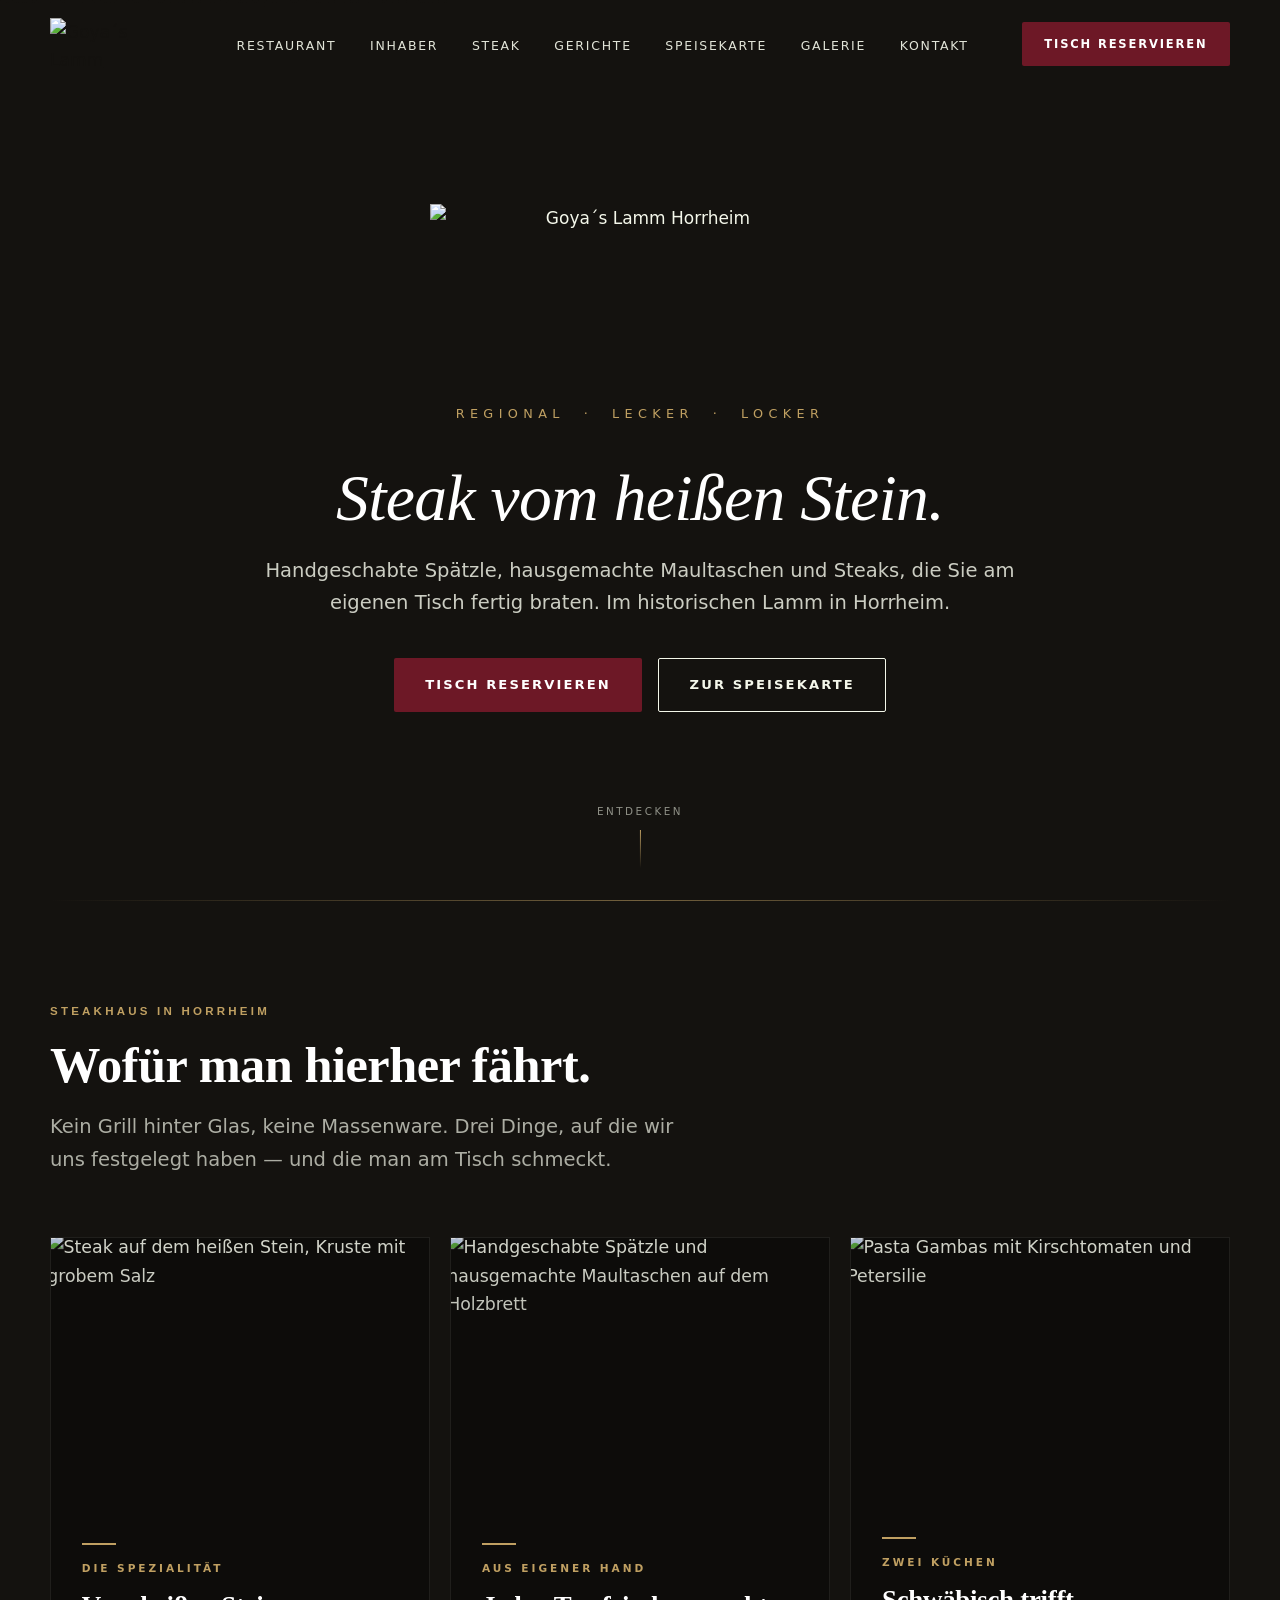
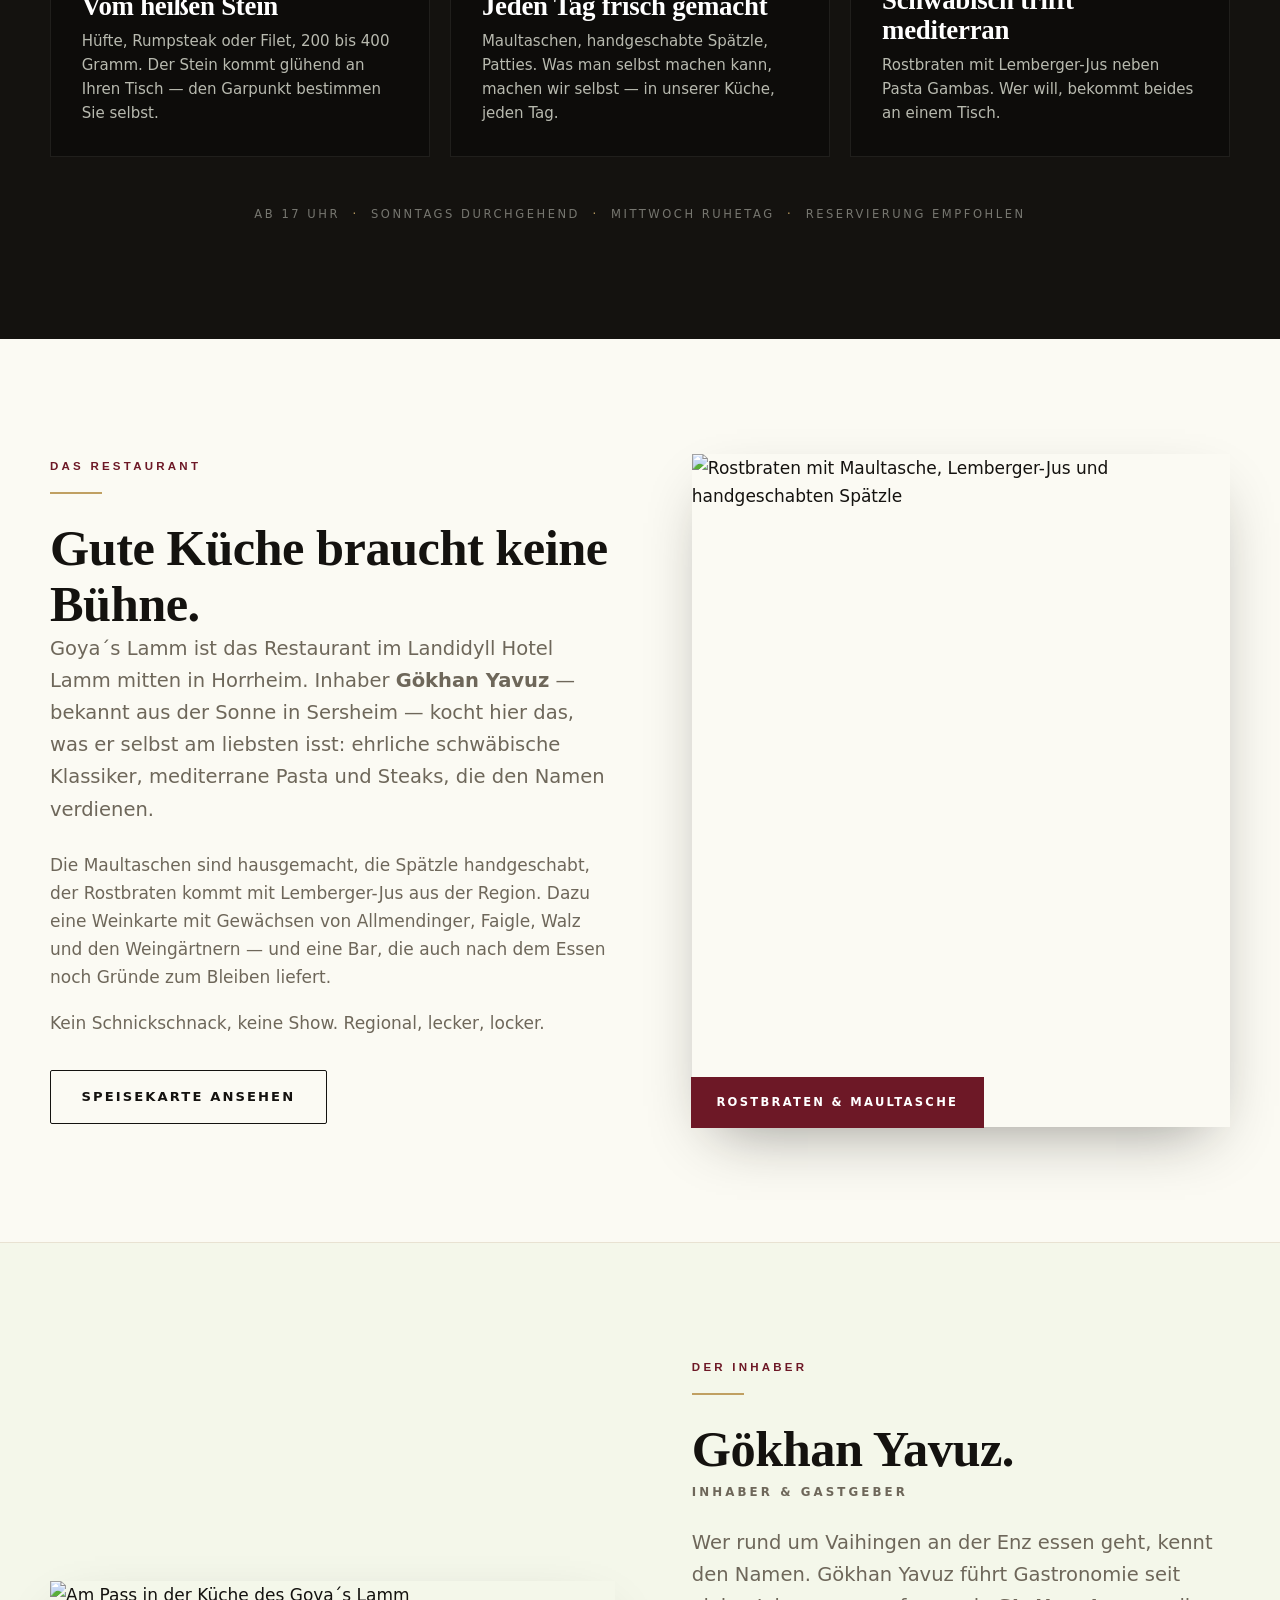
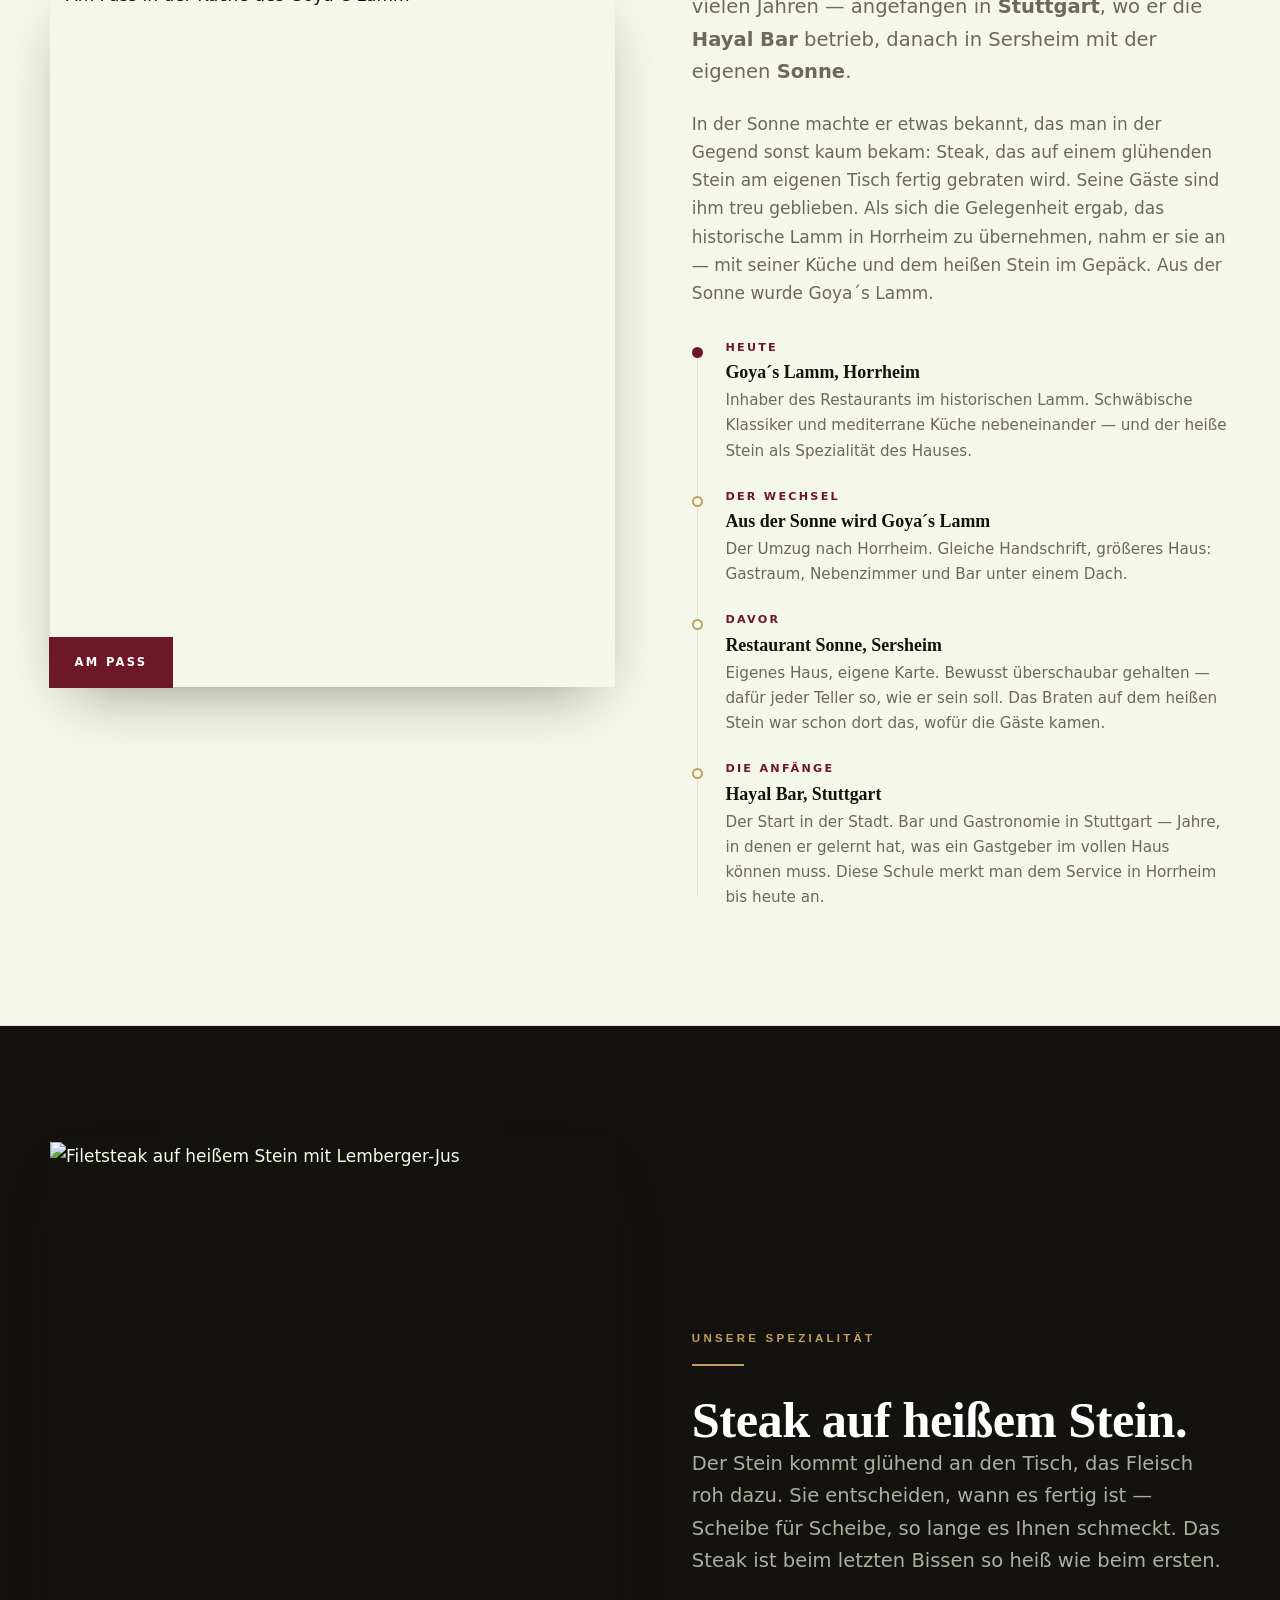
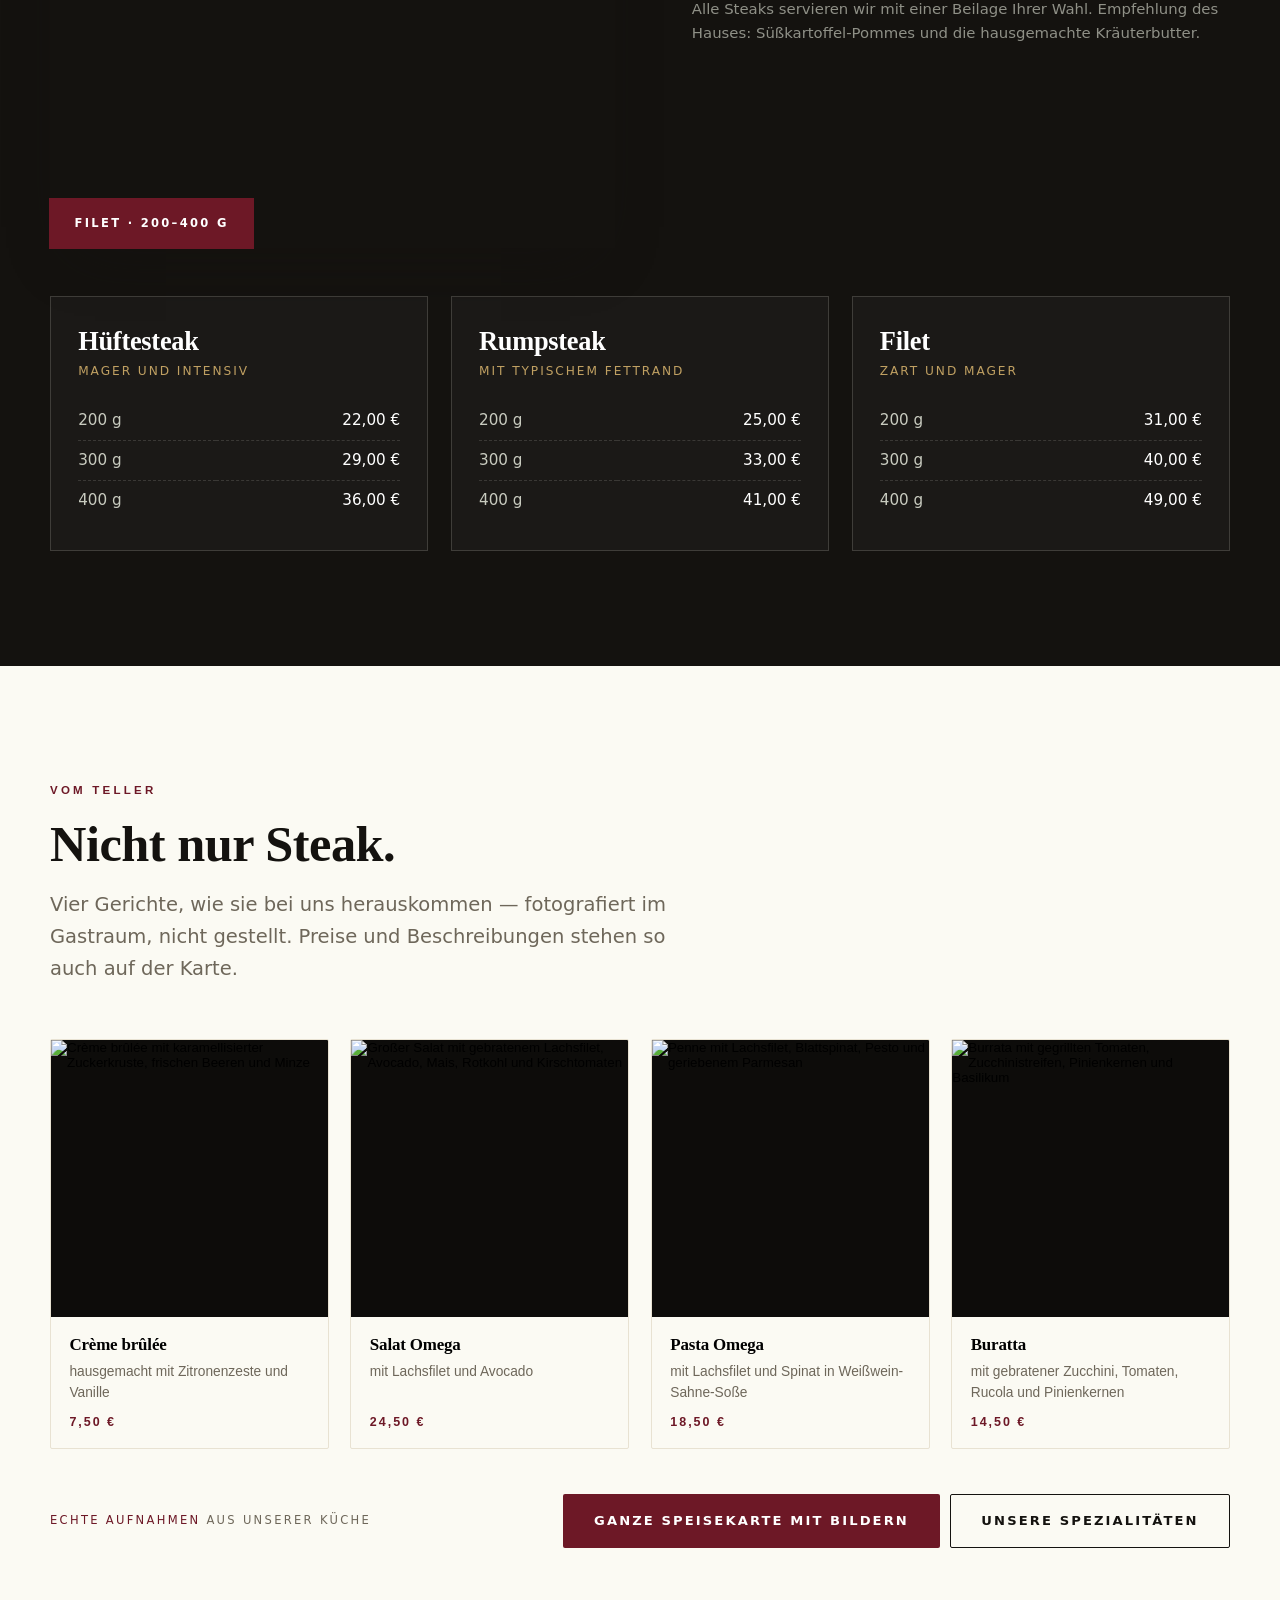
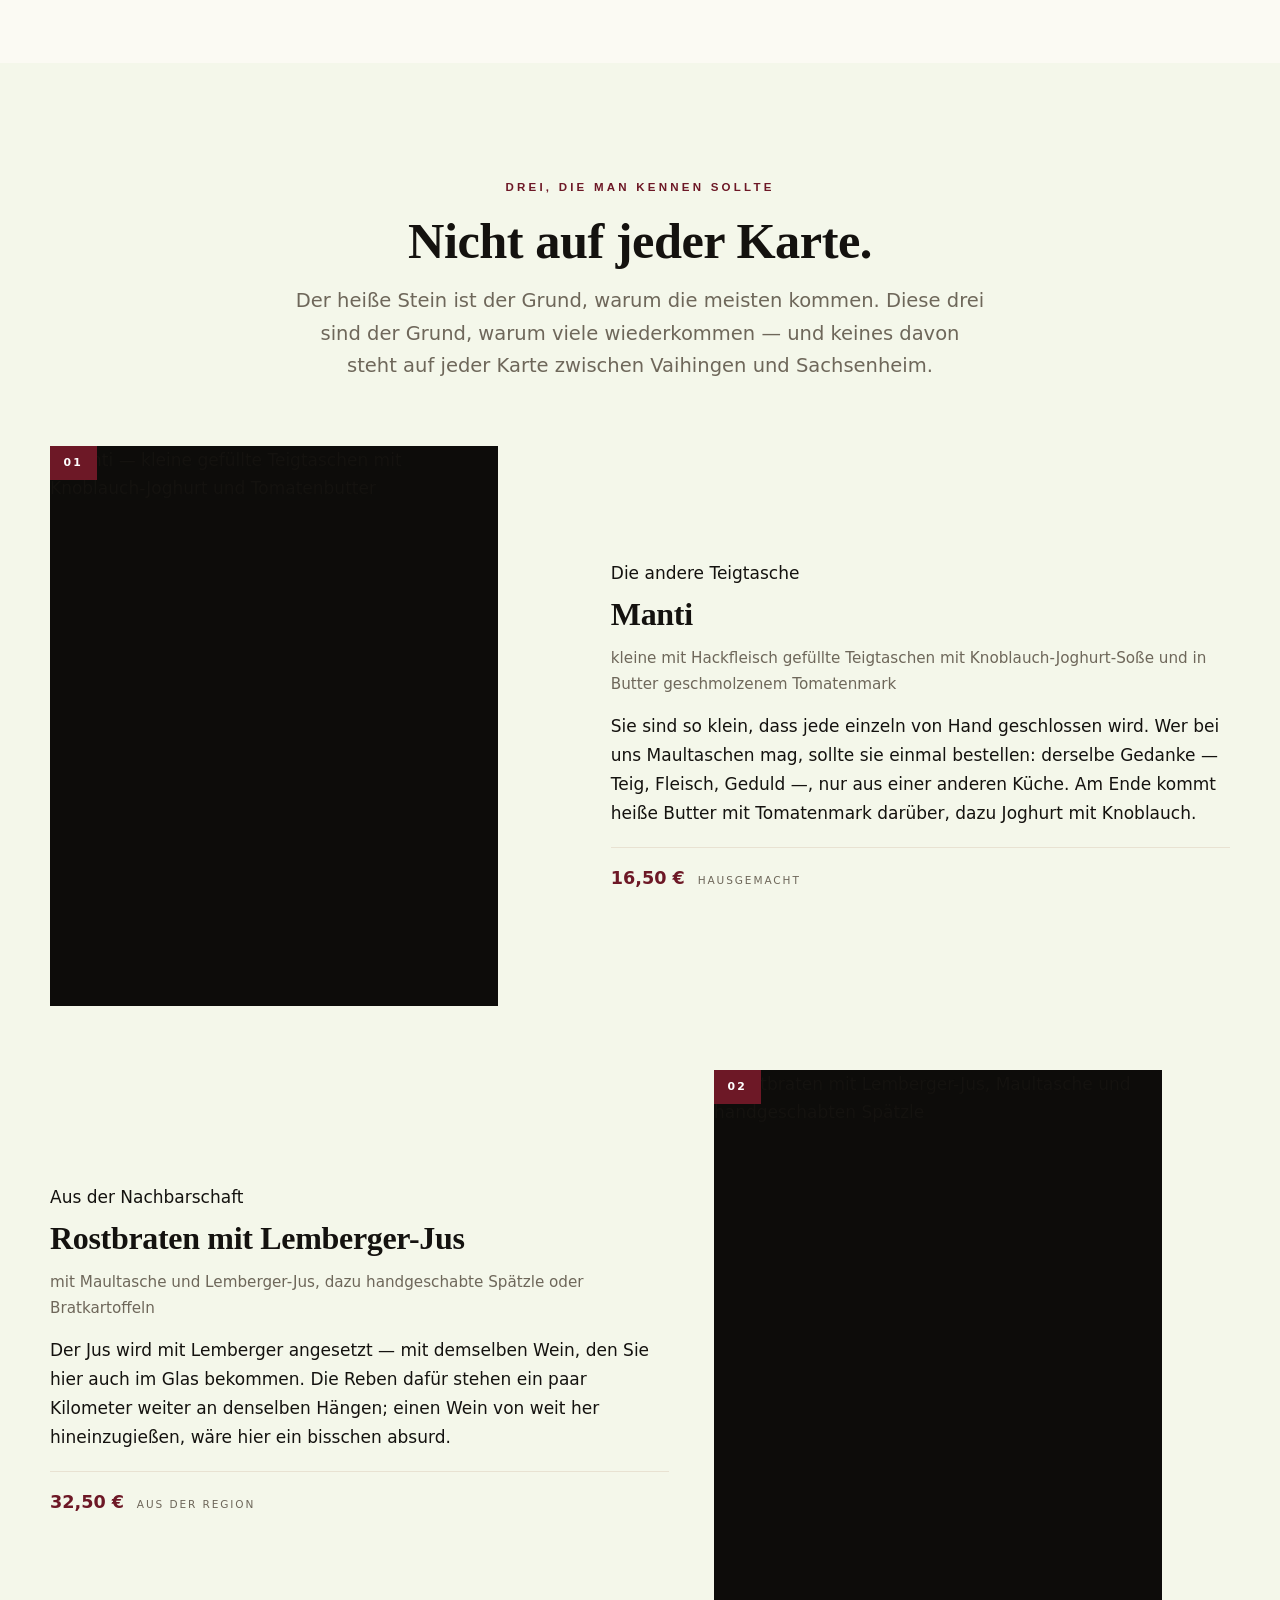
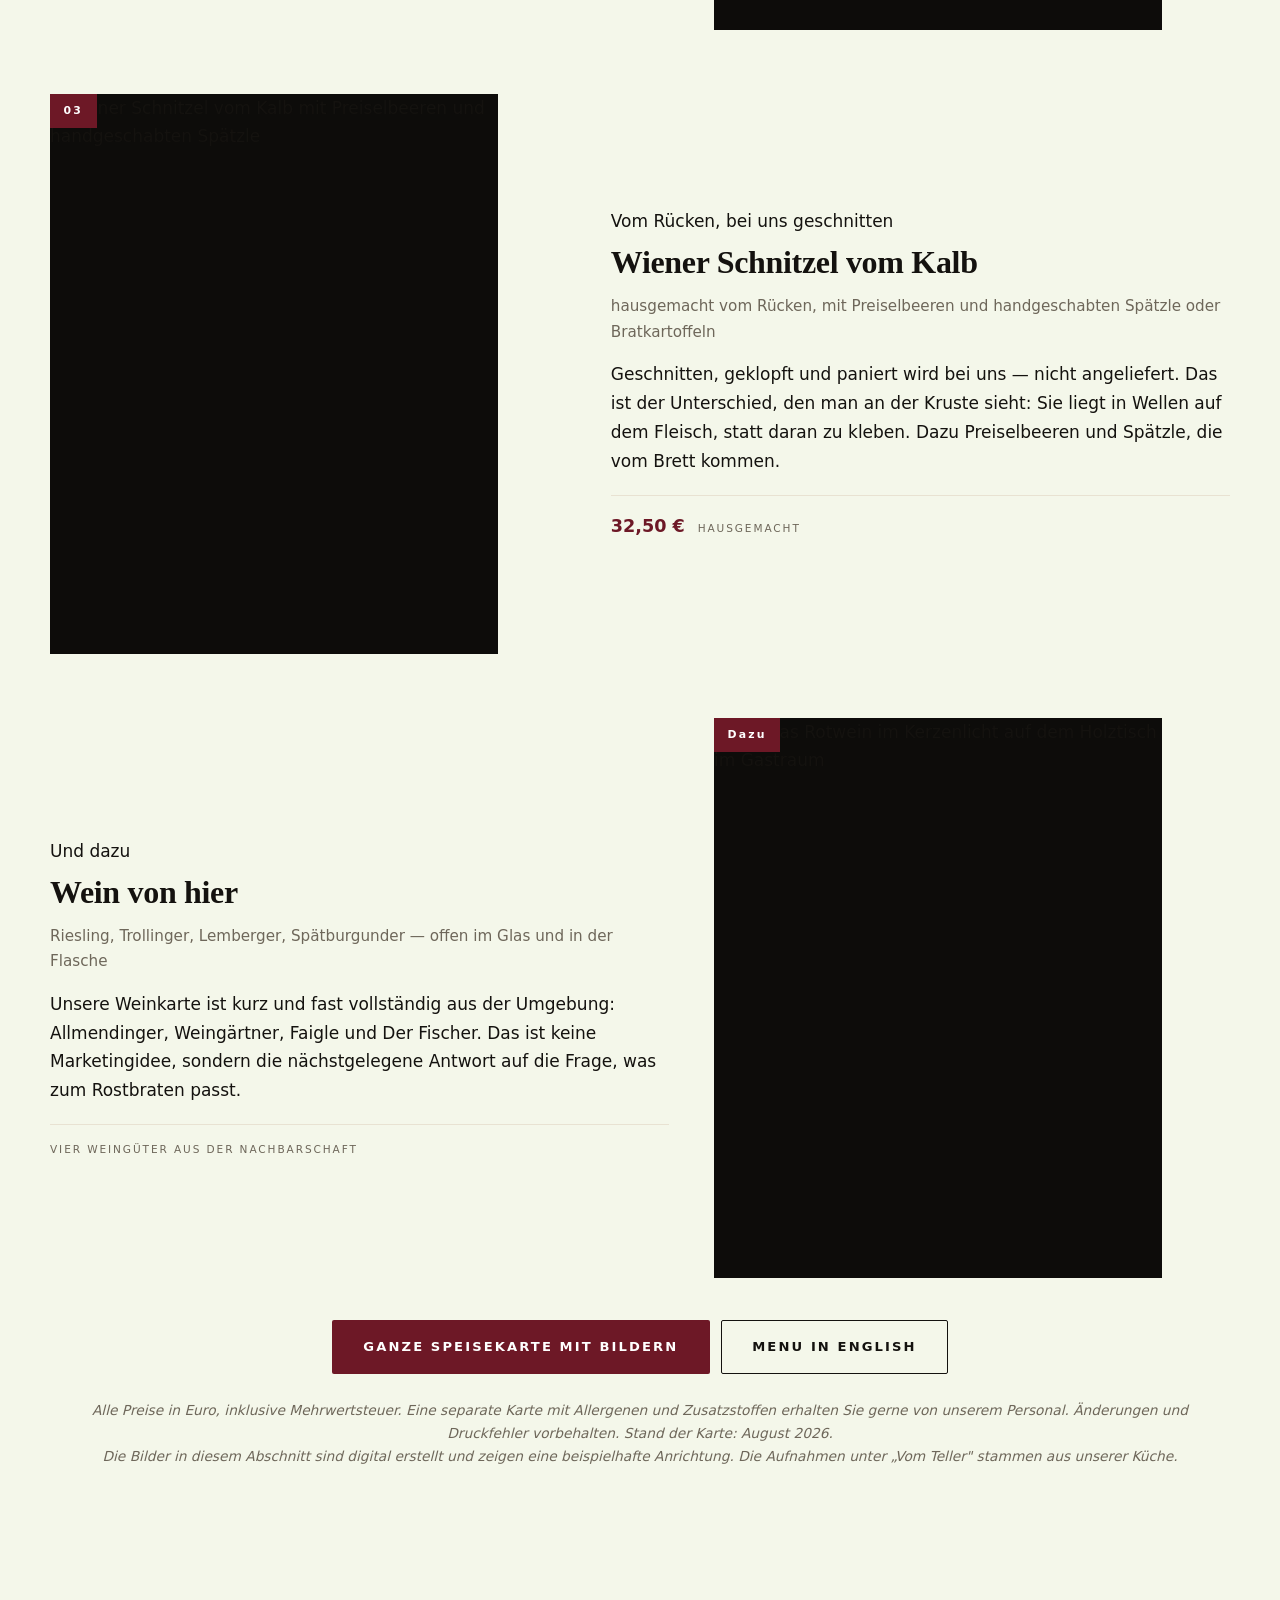
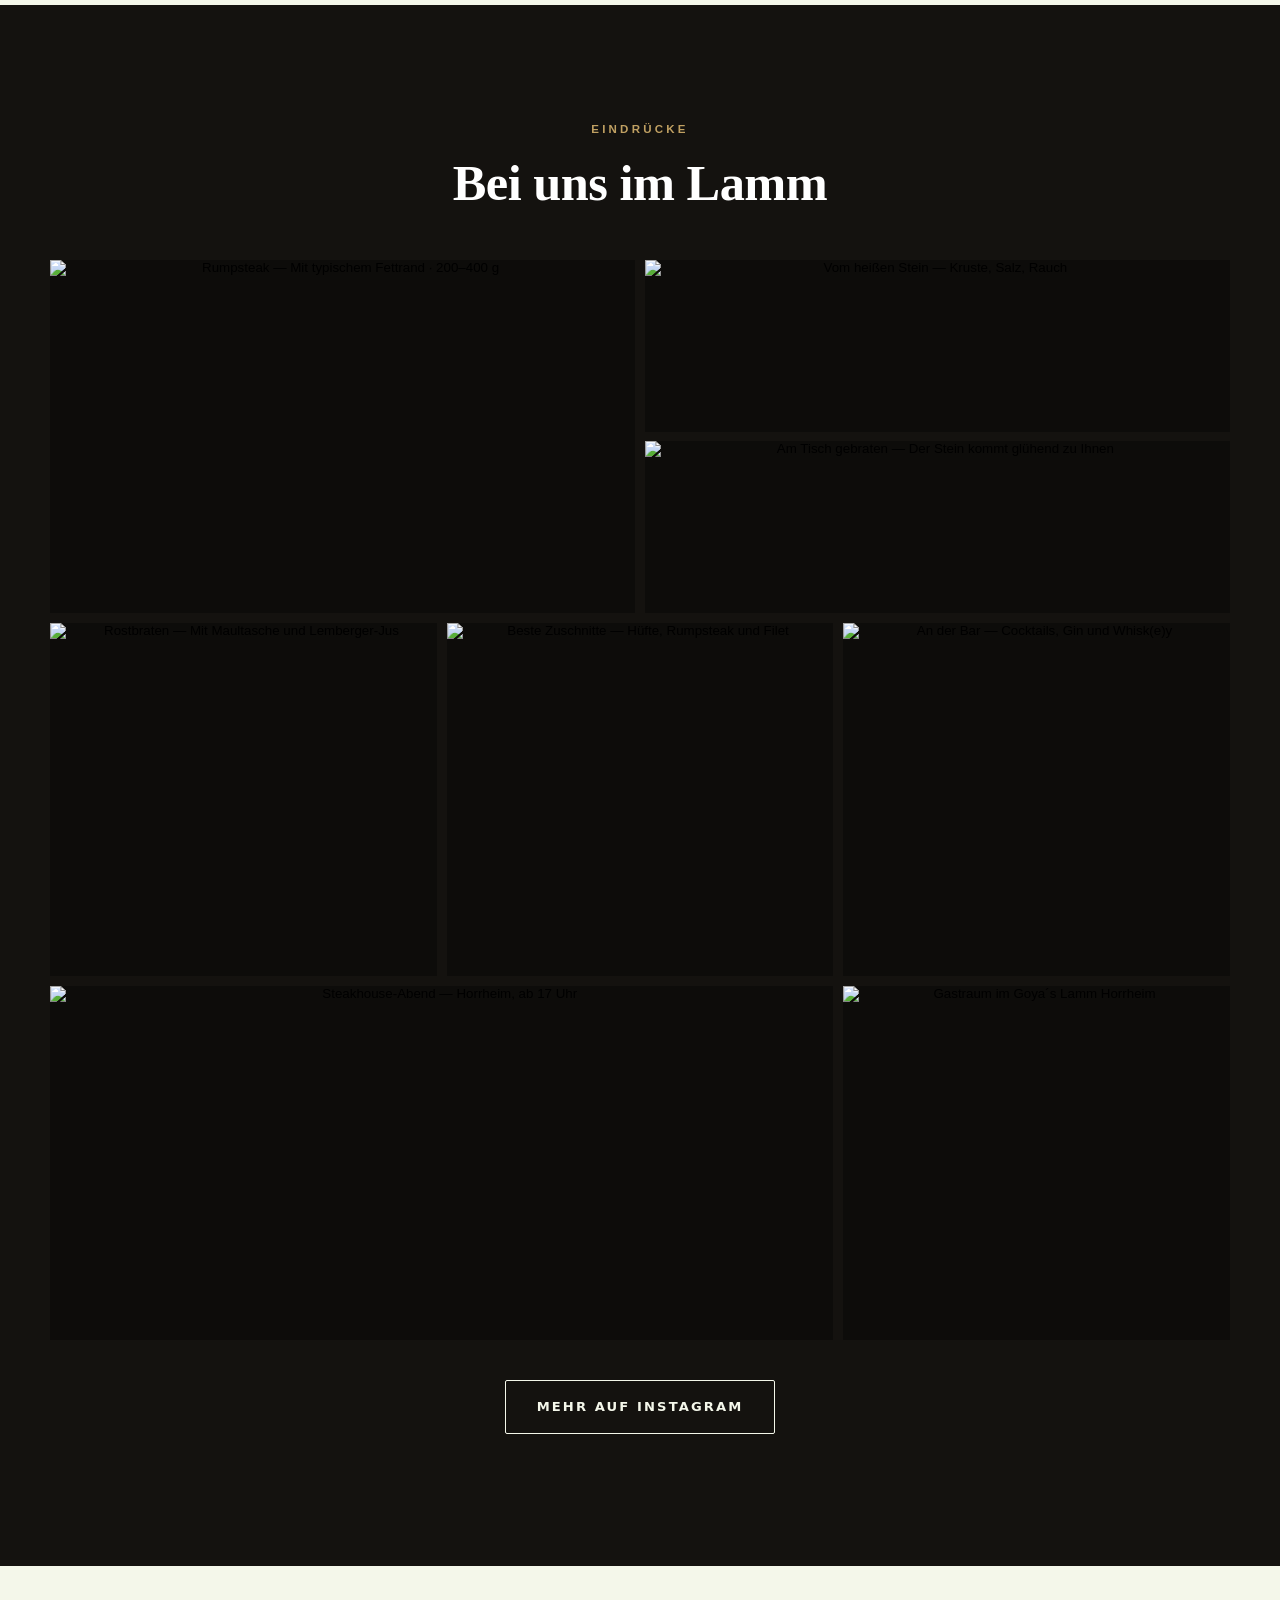
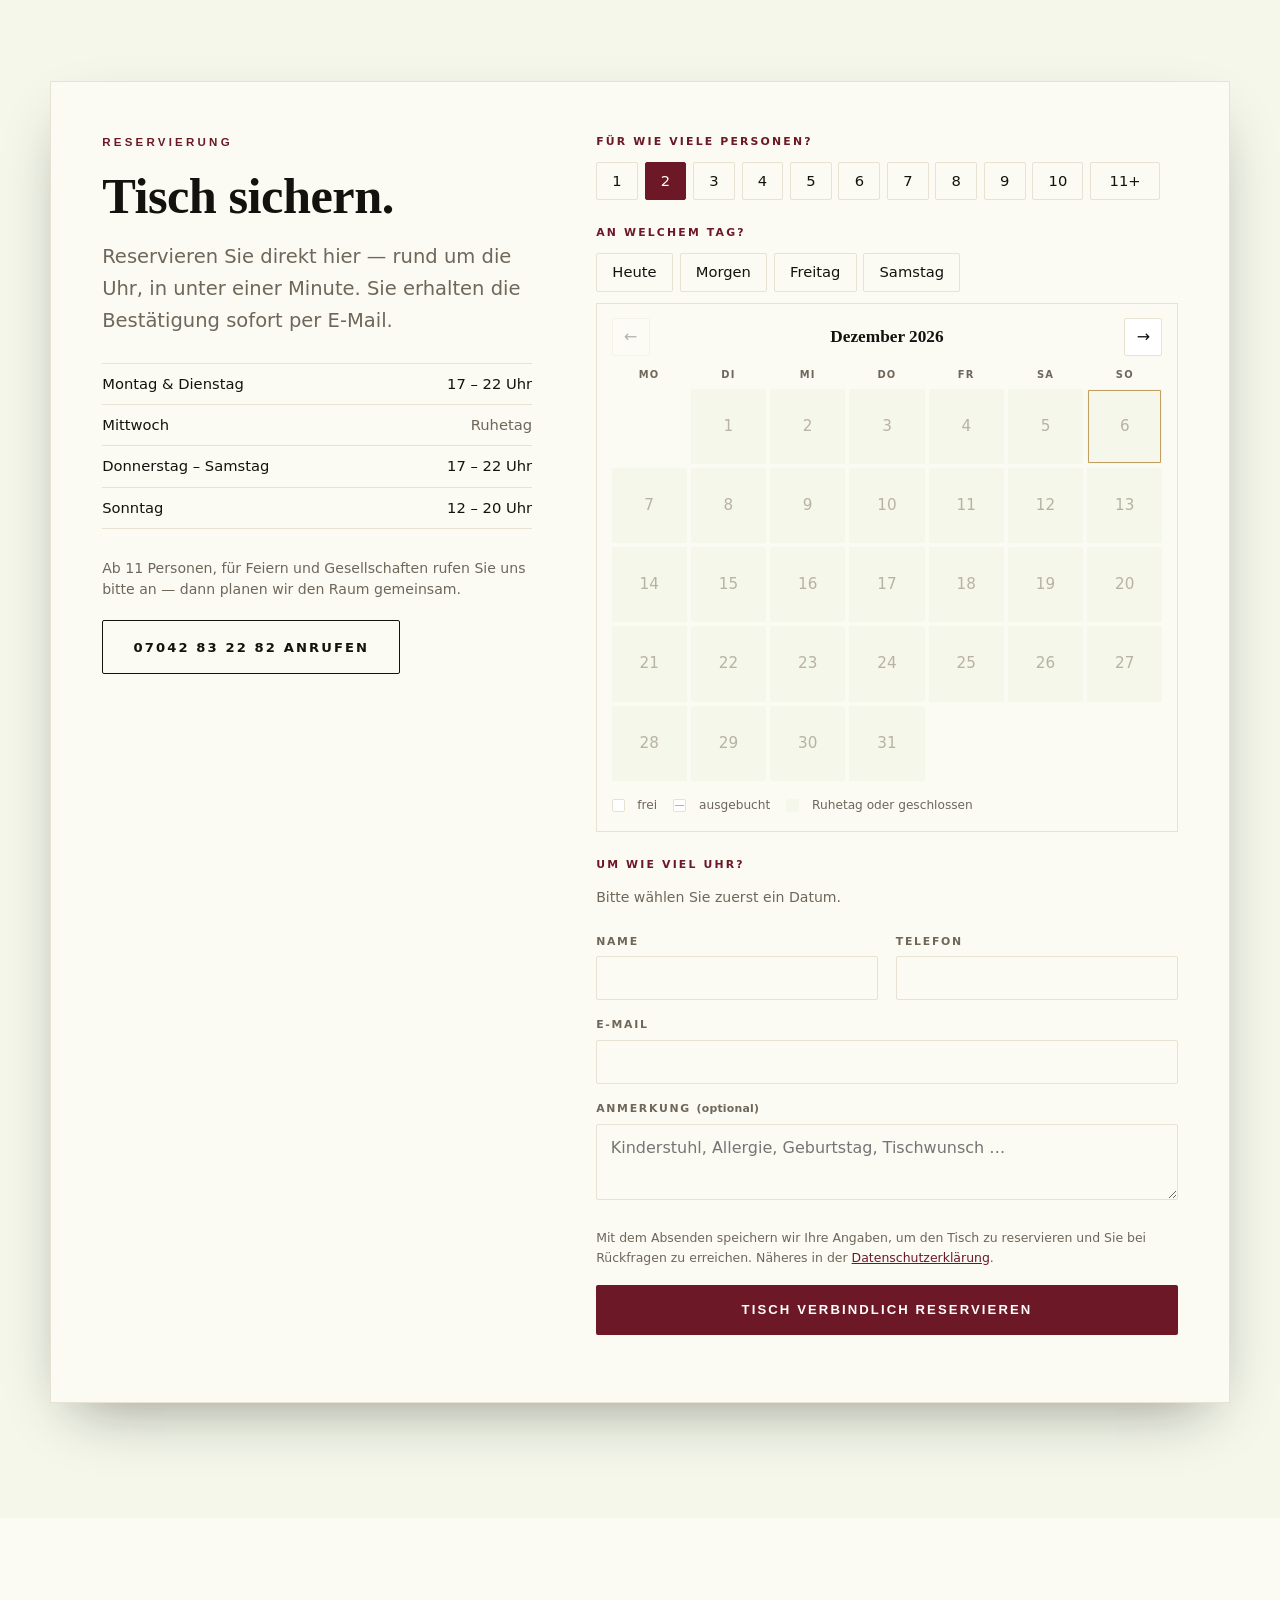
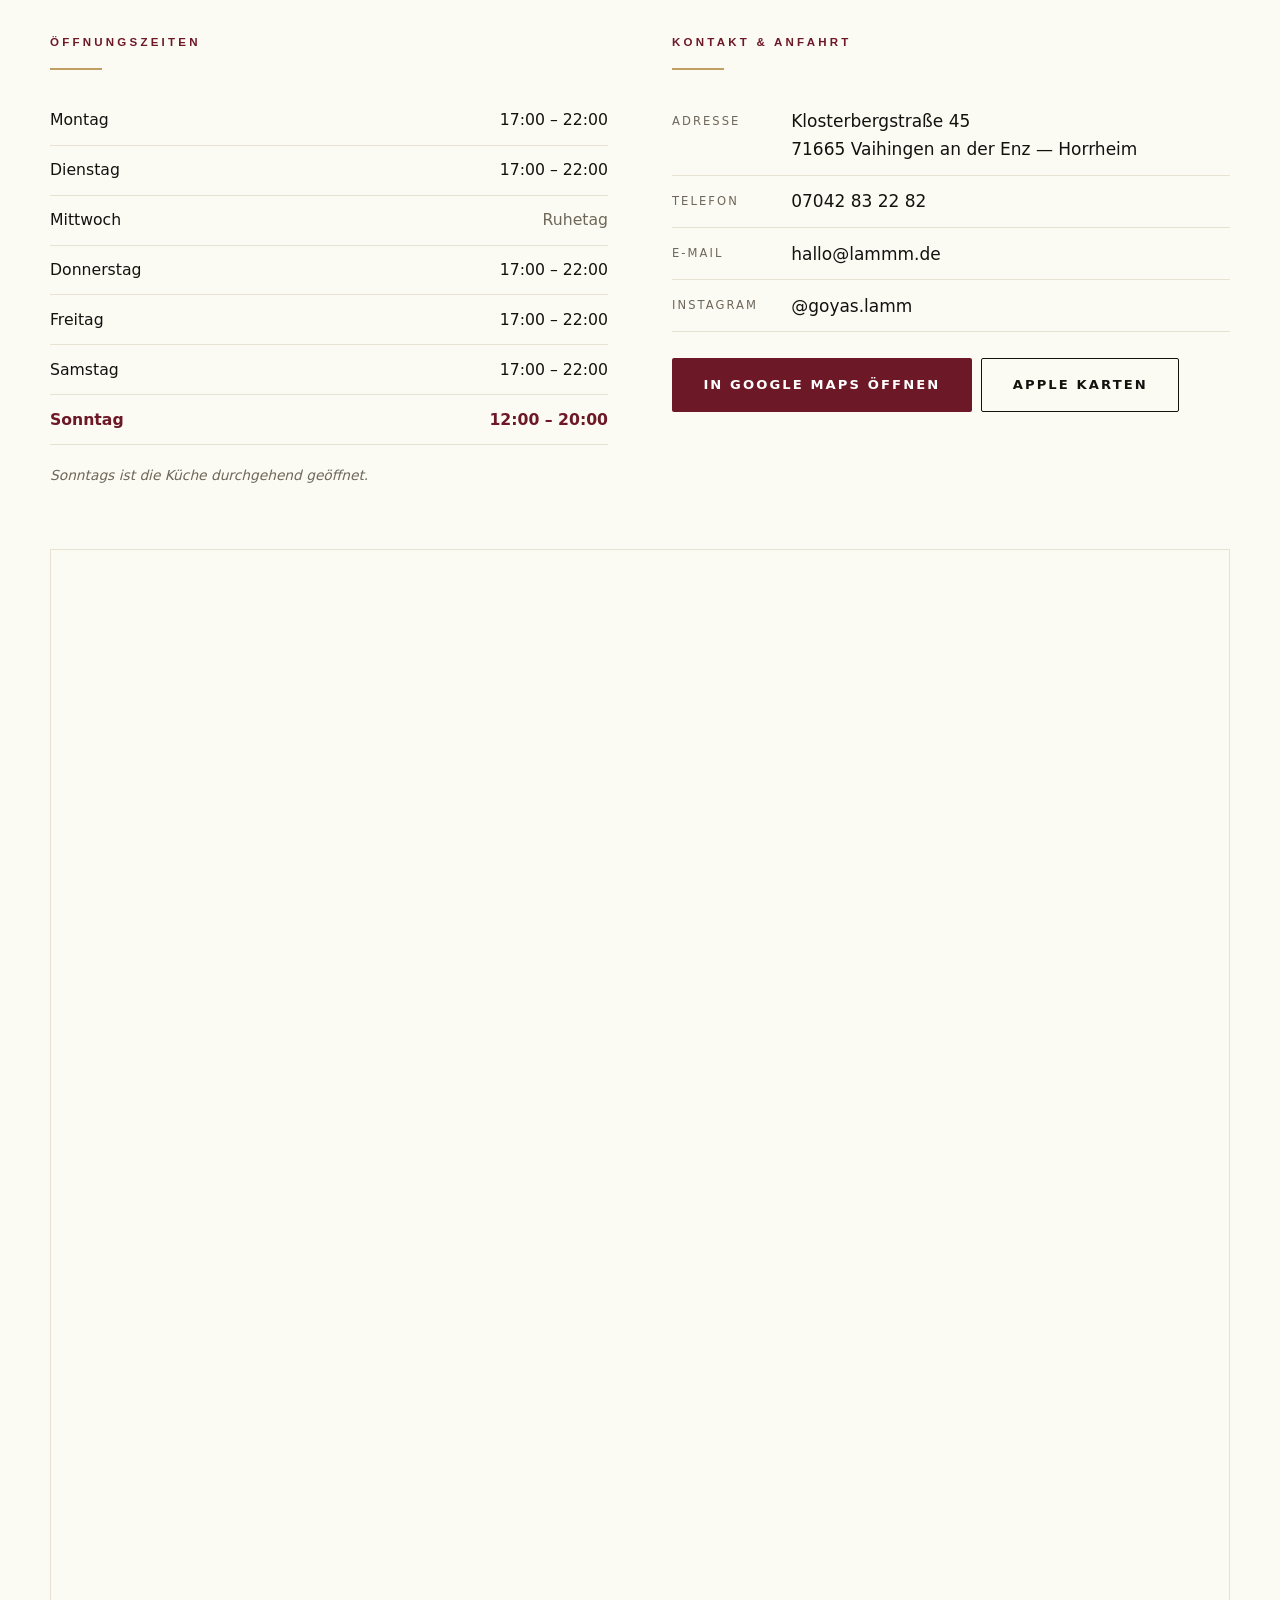
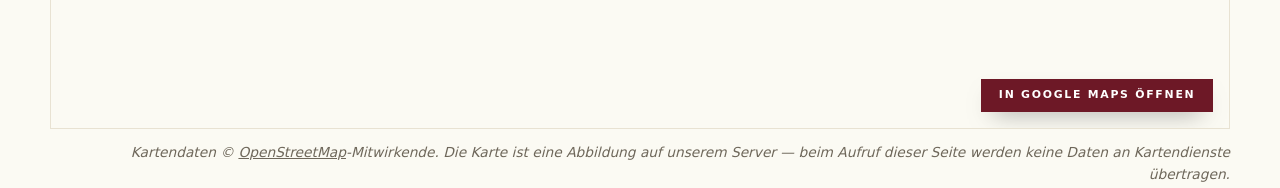
==== commit 8d58ad84: "Karte: ein Bild statt eines eingebetteten Dienstes — und der Marker sitzt jetzt richtig Hamdi wollte" ====
--- a/public/index.html
+++ b/public/index.html
@@ -469,8 +469,23 @@
 .contact-list .k{font-size:.72rem;letter-spacing:.18em;text-transform:uppercase;color:var(--muted);width:100px;flex-shrink:0;padding-top:.28rem}
 .contact-list a{text-decoration:none;font-weight:500}
 .contact-list a:hover{color:var(--wine)}
-.mapbox{margin-top:2.5rem;border:1px solid var(--sand)}
-.mapbox iframe{display:block;width:100%;height:340px;border:0;filter:grayscale(.35) contrast(1.05)}
+/* Die Karte ist ein Bild bei uns, kein eingebetteter Dienst — deshalb ein
+   Link mit Bild statt eines iframes. Der Hinweis „In Google Maps öffnen"
+   liegt sichtbar darauf, damit niemand vergeblich zu ziehen versucht. */
+.mapbox{display:block;position:relative;margin-top:2.5rem;border:1px solid var(--sand);
+  overflow:hidden;line-height:0}
+.mapbox img{width:100%;height:auto;display:block;filter:grayscale(.28) contrast(1.04);
+  transition:transform .5s cubic-bezier(.2,.7,.2,1),filter .3s}
+.mapbox:hover img,.mapbox:focus-visible img{transform:scale(1.02);filter:grayscale(0) contrast(1.04)}
+.mapbox:focus-visible{outline:2px solid var(--wine);outline-offset:2px}
+.map-cta{position:absolute;right:1rem;bottom:1rem;background:var(--wine);color:#fff;
+  font-size:.68rem;letter-spacing:.16em;text-transform:uppercase;font-weight:700;
+  padding:.7rem 1.1rem;line-height:1;box-shadow:0 10px 24px -12px rgba(0,0,0,.6)}
+.map-quelle{margin-top:.7rem;text-align:right}
+.routen{display:flex;gap:.6rem;flex-wrap:wrap}
+@media(max-width:560px){
+  .map-cta{left:1rem;right:auto;bottom:.8rem;text-align:center}
+}
 
 /* ---------- footer ---------- */
 footer{background:var(--ink);color:rgba(244,247,234,.62);padding:4.5rem 0 6.5rem;font-size:.9rem}
@@ -1356,15 +1371,39 @@
           <li><span class="k">E-Mail</span><a href="mailto:hallo@lammm.de">hallo@lammm.de</a></li>
           <li><span class="k">Instagram</span><a href="https://www.instagram.com/goyas.lamm/" target="_blank" rel="noopener">@goyas.lamm</a></li>
         </ul>
-        <p style="margin-top:1.6rem">
-          <a class="btn btn-outline" href="https://www.google.com/maps/search/?api=1&amp;query=Klosterbergstra%C3%9Fe%2045%2C%2071665%20Vaihingen%20an%20der%20Enz" target="_blank" rel="noopener">Route planen</a>
+        <p style="margin-top:1.6rem" class="routen">
+          <a class="btn btn-primary" href="https://www.google.com/maps/search/?api=1&amp;query=Klosterbergstra%C3%9Fe%2045%2C%2071665%20Vaihingen%20an%20der%20Enz"
+             target="_blank" rel="noopener">In Google Maps öffnen</a>
+          <a class="btn btn-outline" href="https://maps.apple.com/?q=Goya%C2%B4s%20Lamm&amp;address=Klosterbergstra%C3%9Fe%2045,%2071665%20Vaihingen%20an%20der%20Enz&amp;ll=48.9789244,8.9884052"
+             target="_blank" rel="noopener">Apple Karten</a>
         </p>
       </div>
     </div>
-    <div class="mapbox reveal">
-      <iframe title="Karte: Klosterbergstraße 45, 71665 Vaihingen an der Enz" loading="lazy" referrerpolicy="no-referrer-when-downgrade"
-        src="https://www.openstreetmap.org/export/embed.html?bbox=8.9705%2C48.9776%2C8.9937%2C48.9876&amp;layer=mapnik&amp;marker=48.9826%2C8.9821"></iframe>
-    </div>
+
+    <!-- Die Karte ist ein Bild, das bei uns liegt, kein eingebetteter Dienst:
+         So wird beim Aufruf der Seite nichts an Dritte übertragen und es
+         braucht keinen Cookie-Hinweis. Wer die richtige Karte will, tippt
+         darauf und landet in seiner eigenen Karten-App — das ist ohnehin der
+         Weg, den fast jeder nimmt. -->
+    <a class="mapbox reveal" href="https://www.google.com/maps/search/?api=1&amp;query=Klosterbergstra%C3%9Fe%2045%2C%2071665%20Vaihingen%20an%20der%20Enz"
+       target="_blank" rel="noopener"
+       aria-label="Standort Klosterbergstraße 45, Horrheim — in Google Maps öffnen">
+      <picture>
+        <source type="image/webp"
+                srcset="/assets/img/anfahrt-700.webp 700w, /assets/img/anfahrt-1200.webp 1200w"
+                sizes="(max-width:900px) 100vw, 1140px">
+        <img src="/assets/img/anfahrt-700.jpg"
+             srcset="/assets/img/anfahrt-700.jpg 700w, /assets/img/anfahrt-1200.jpg 1200w"
+             sizes="(max-width:900px) 100vw, 1140px"
+             alt="Karte: Goya´s Lamm in der Klosterbergstraße 45 in Horrheim, neben Clemenskirche und Weinmuseum"
+             width="1200" height="500" loading="lazy" decoding="async">
+      </picture>
+      <span class="map-cta">In Google Maps öffnen</span>
+    </a>
+    <p class="note map-quelle">Kartendaten © <a href="https://www.openstreetmap.org/copyright"
+       target="_blank" rel="noopener">OpenStreetMap</a>-Mitwirkende. Die Karte ist eine
+       Abbildung auf unserem Server — beim Aufruf dieser Seite werden keine Daten an
+       Kartendienste übertragen.</p>
   </div>
 </section>
 
@@ -1461,7 +1500,7 @@
     "postalCode":"71665",
     "addressCountry":"DE"
   },
-  "geo":{"@type":"GeoCoordinates","latitude":48.9826,"longitude":8.9821},
+  "geo":{"@type":"GeoCoordinates","latitude":48.9789244,"longitude":8.9884052},
   "openingHoursSpecification":[
     {"@type":"OpeningHoursSpecification","dayOfWeek":["Monday","Tuesday","Thursday","Friday","Saturday"],"opens":"17:00","closes":"22:00"},
     {"@type":"OpeningHoursSpecification","dayOfWeek":"Sunday","opens":"12:00","closes":"20:00"}
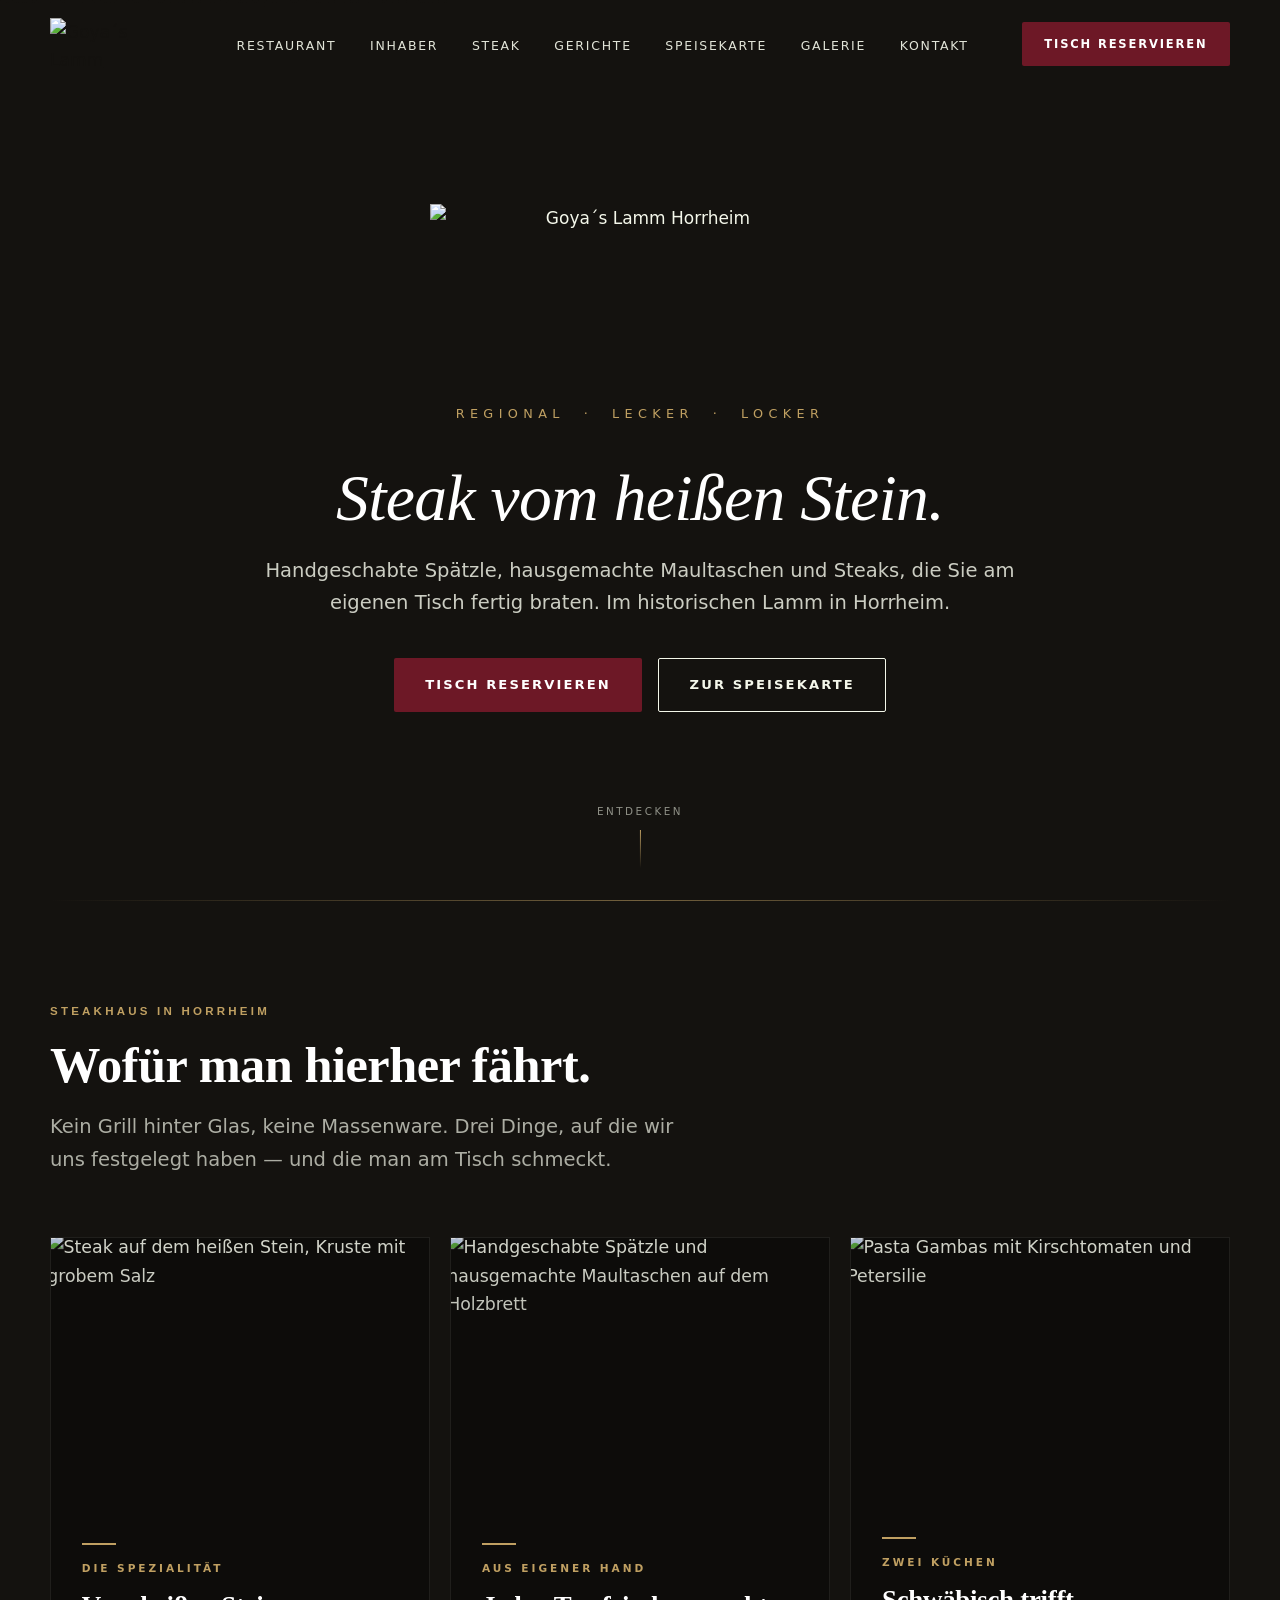
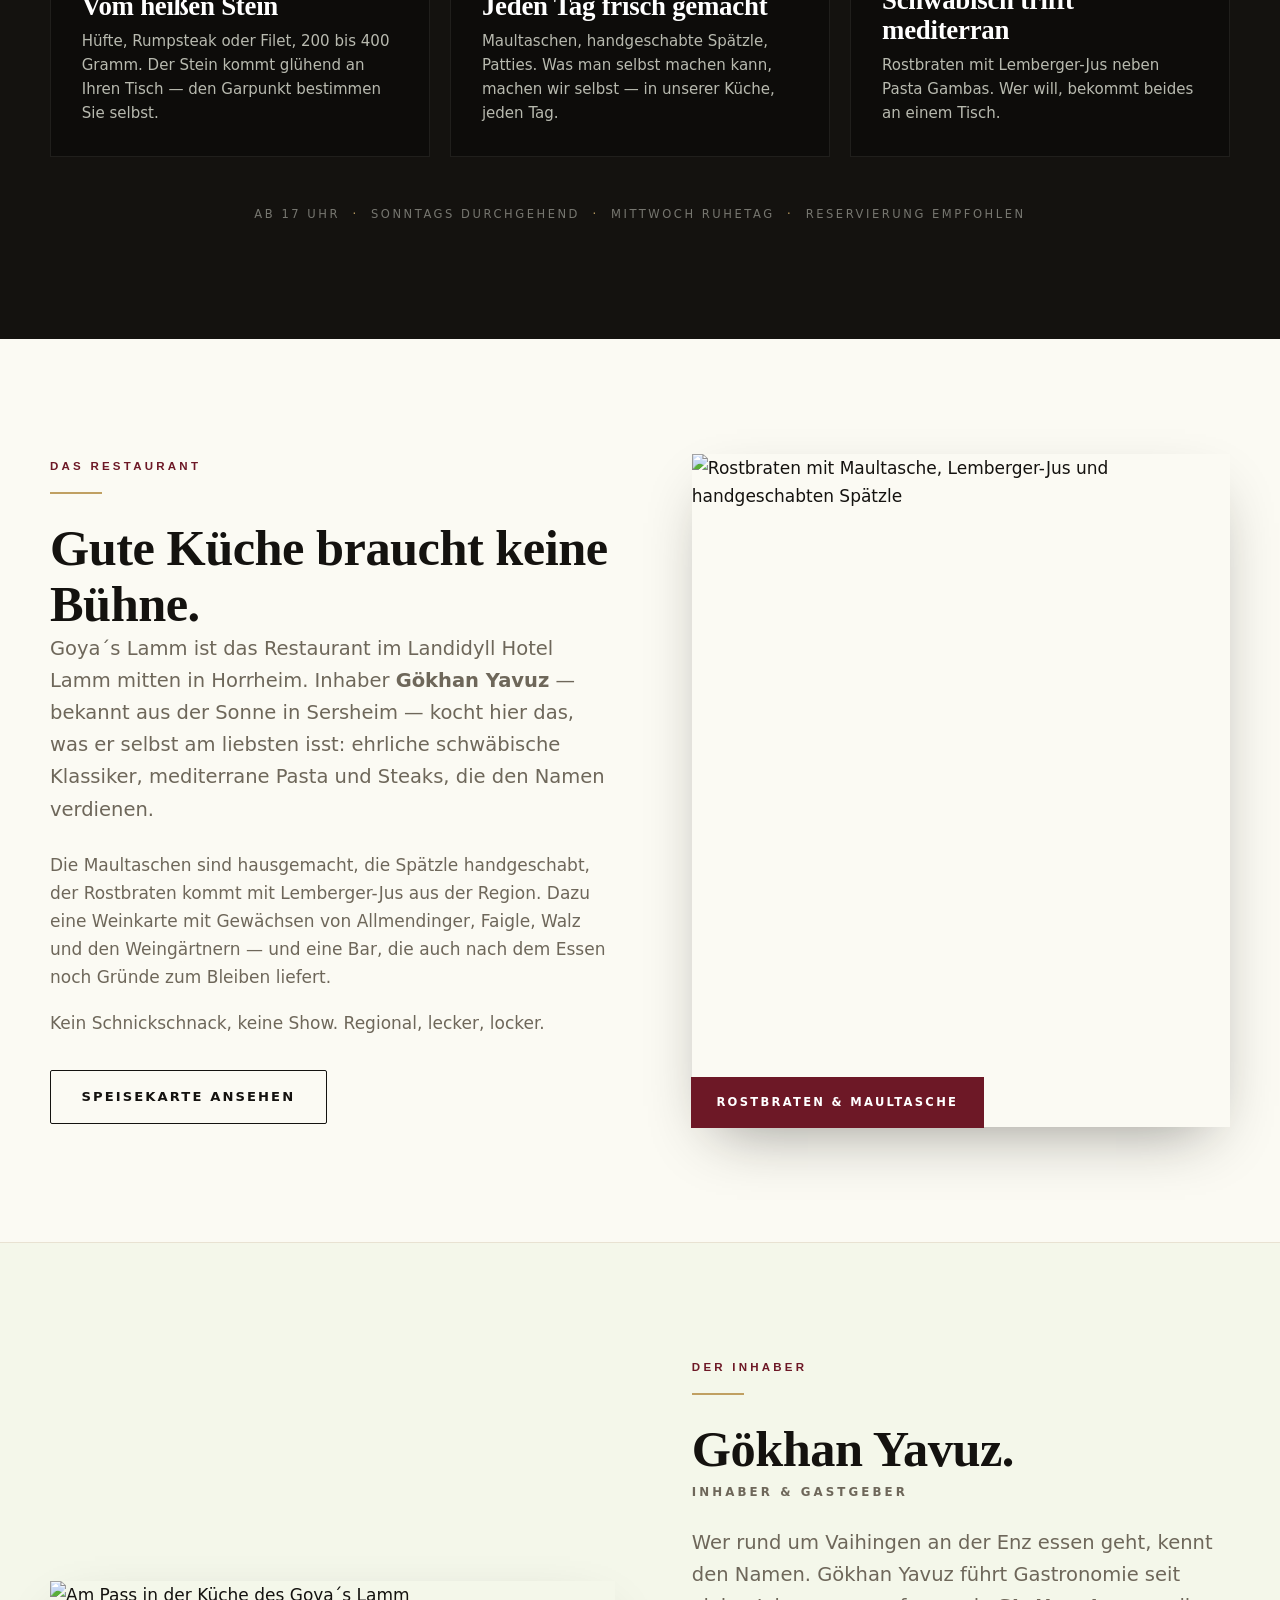
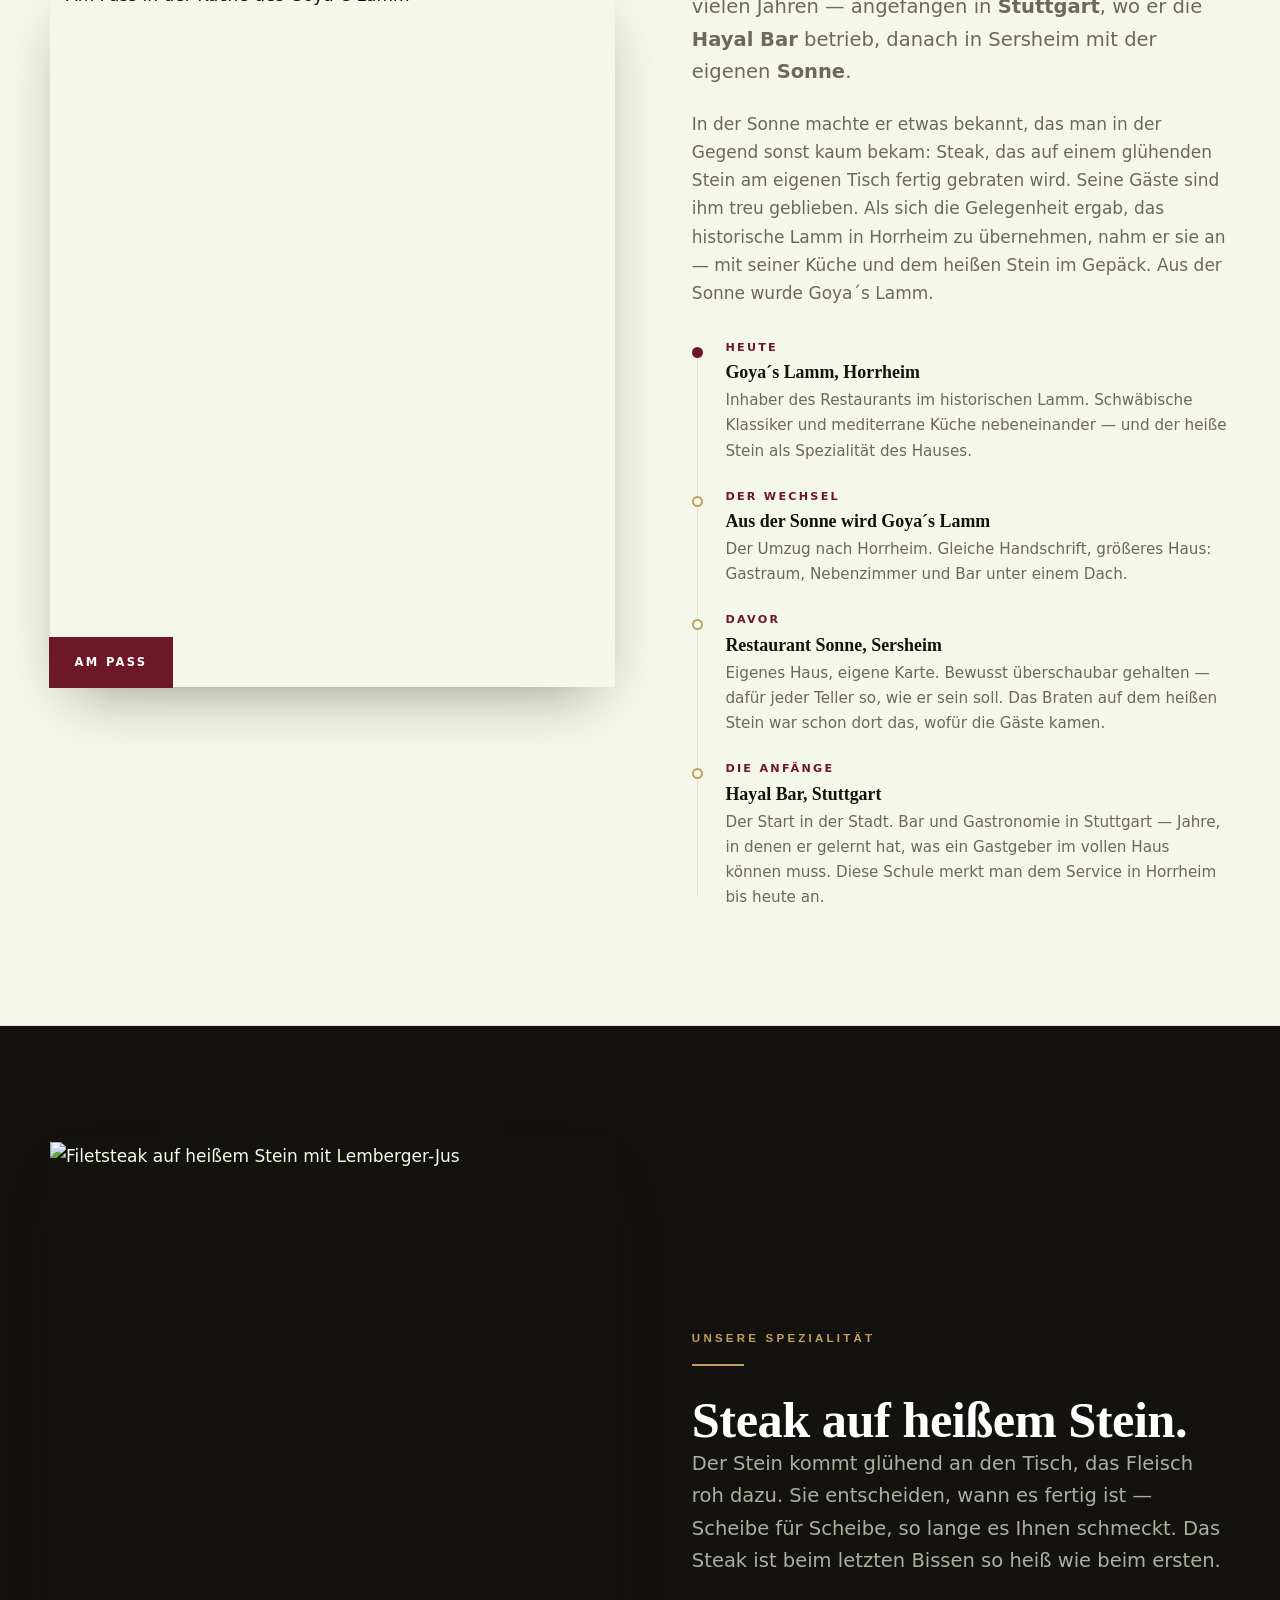
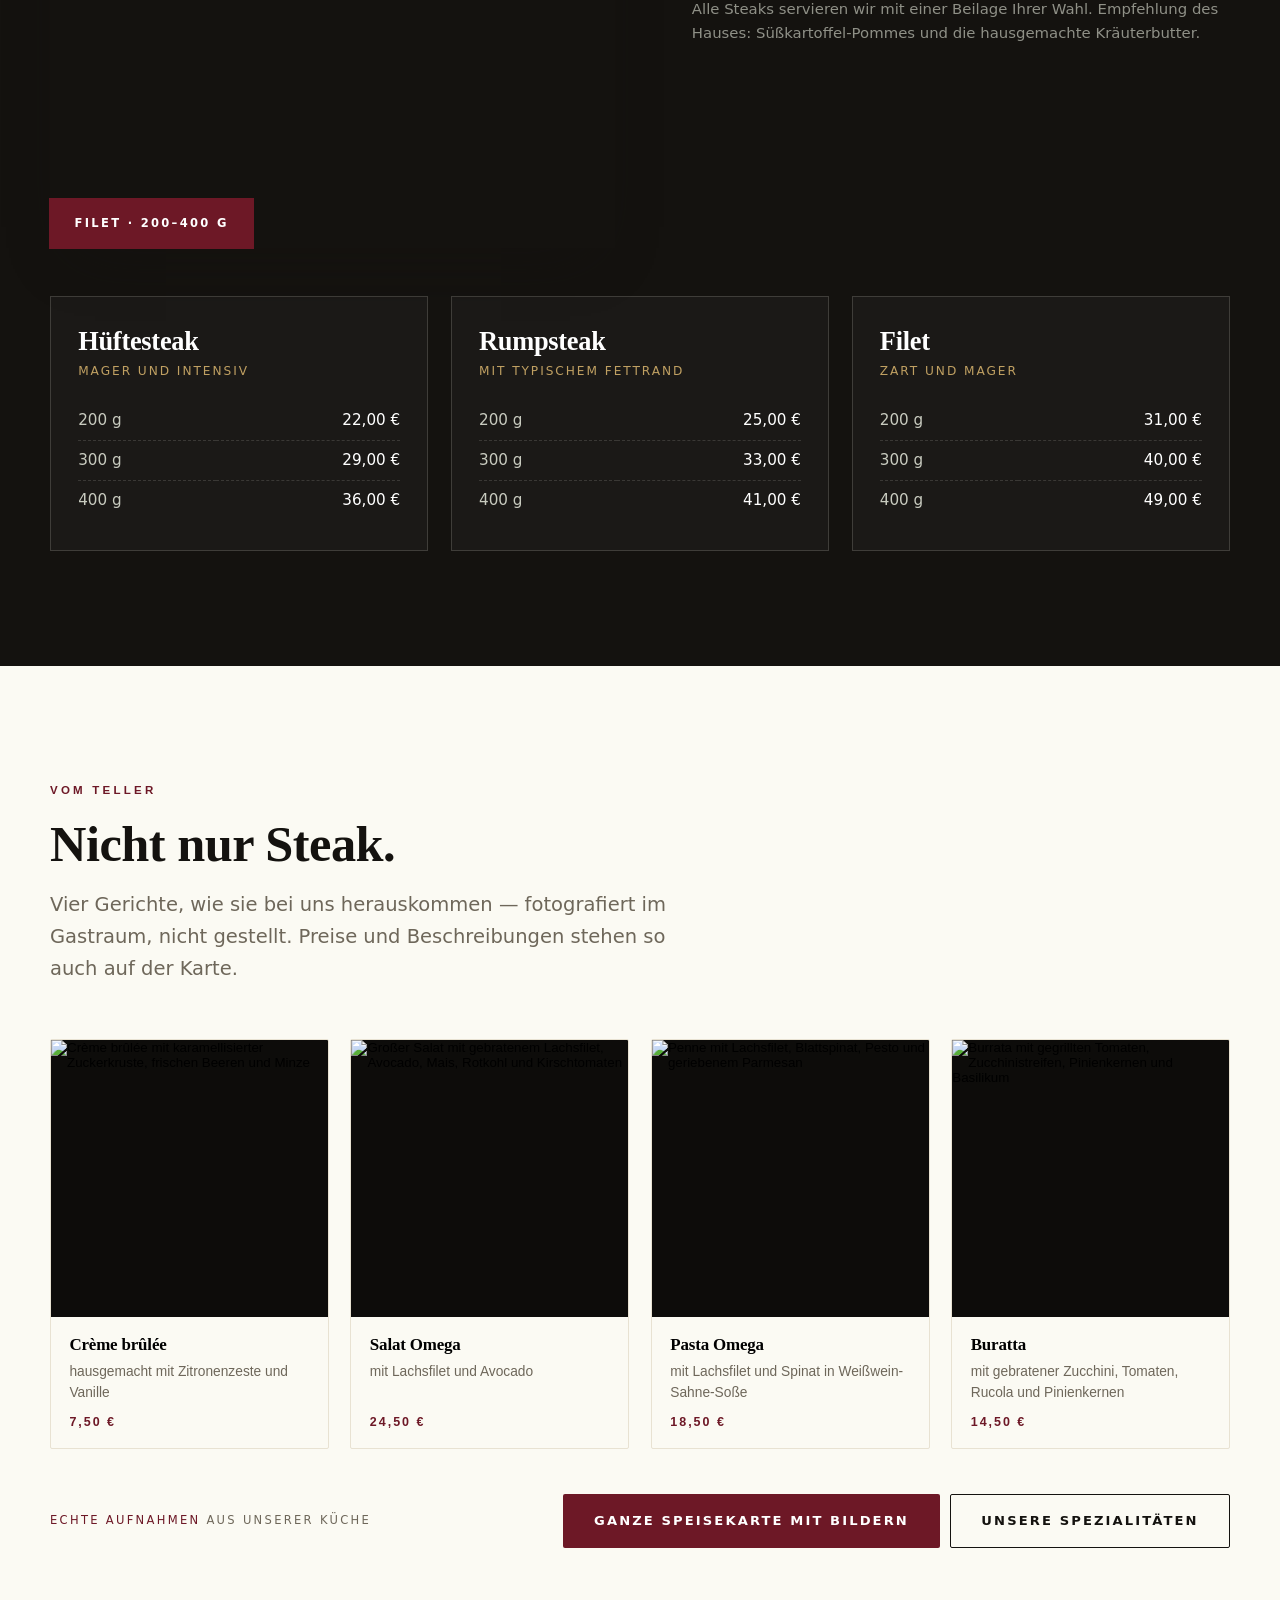
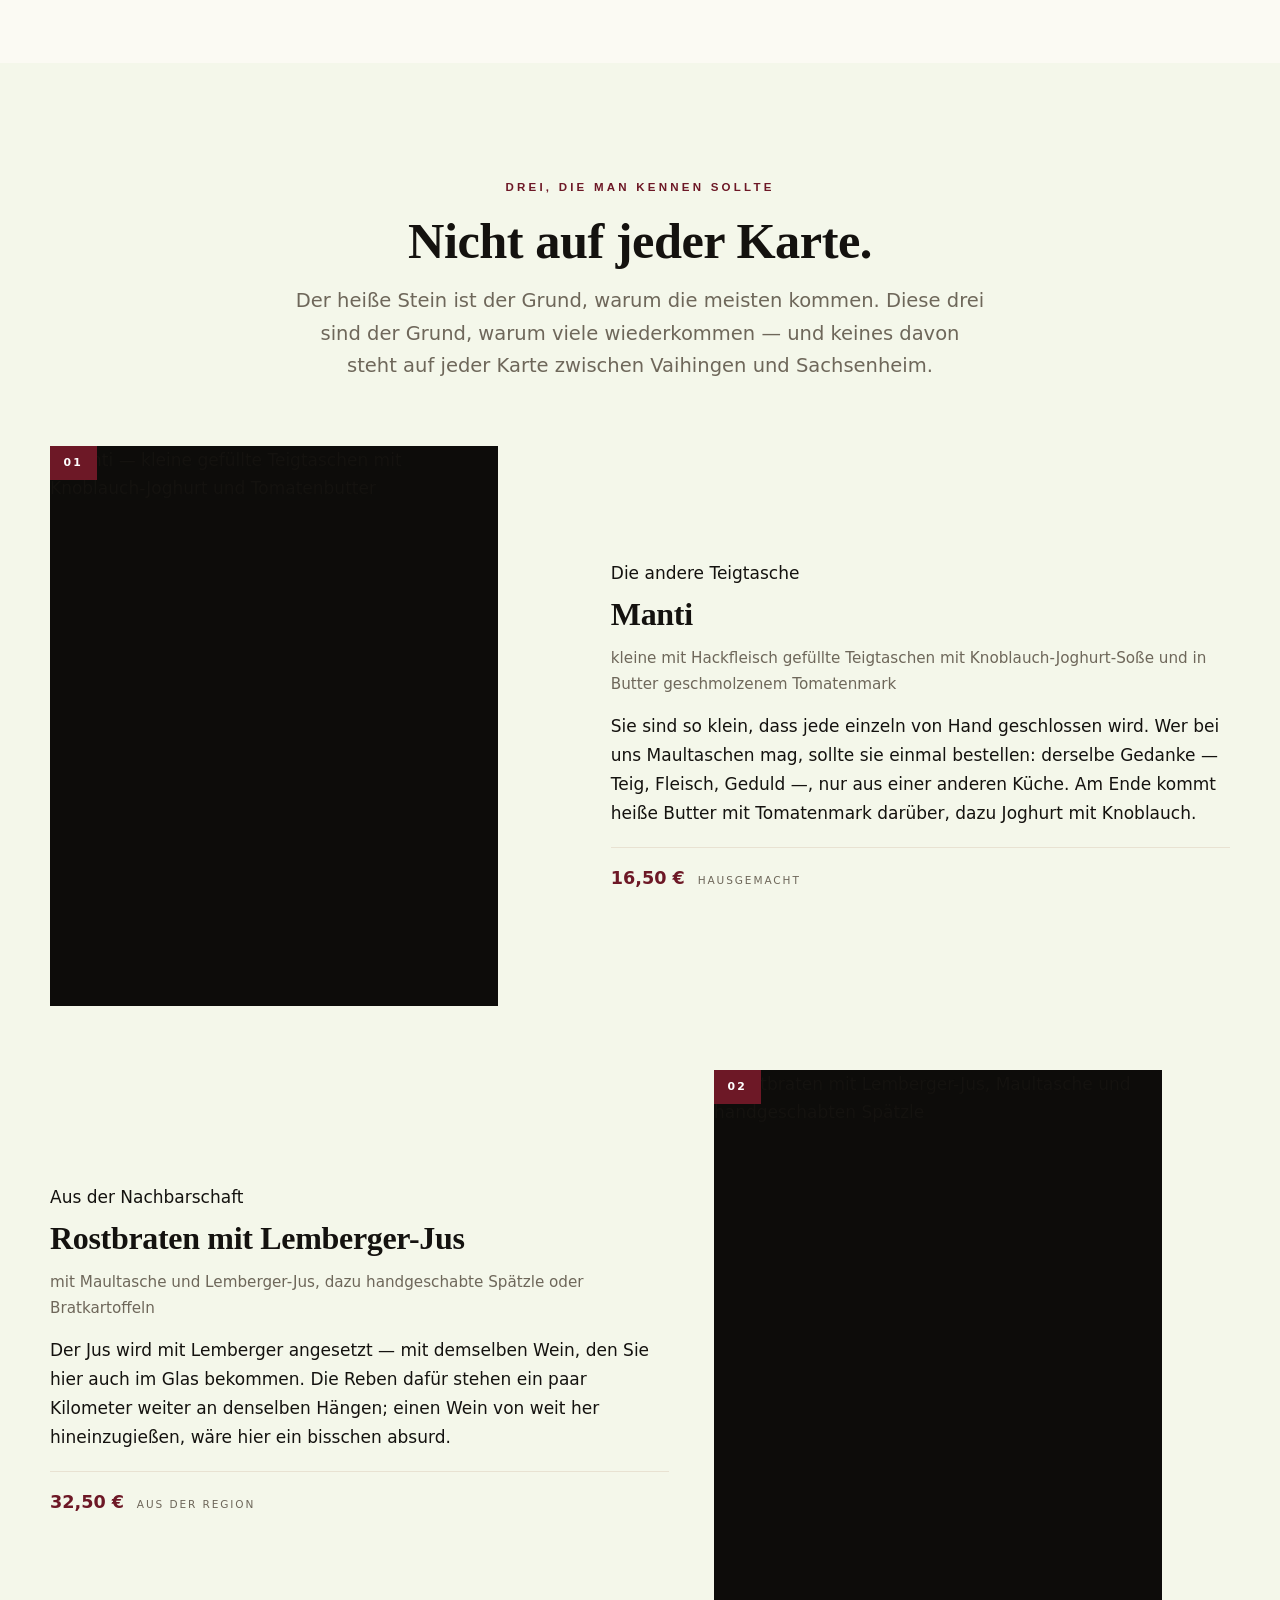
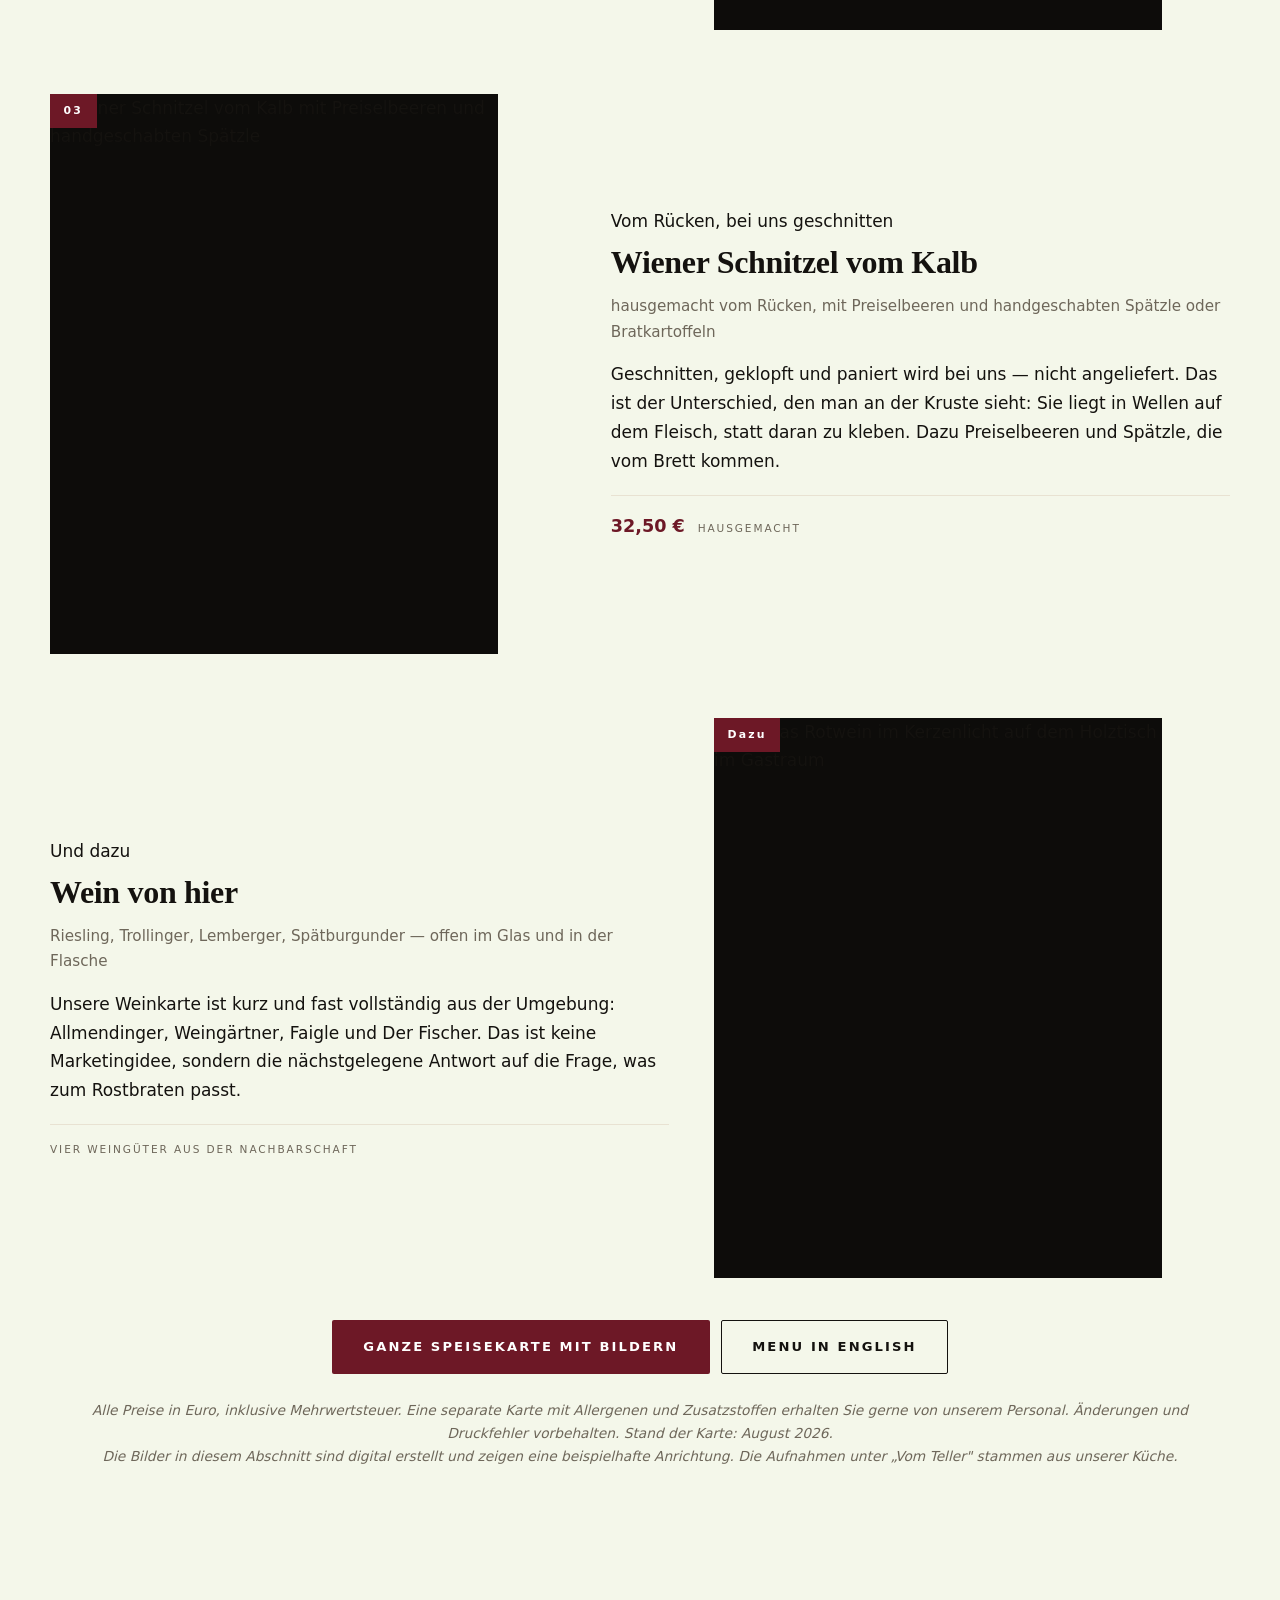
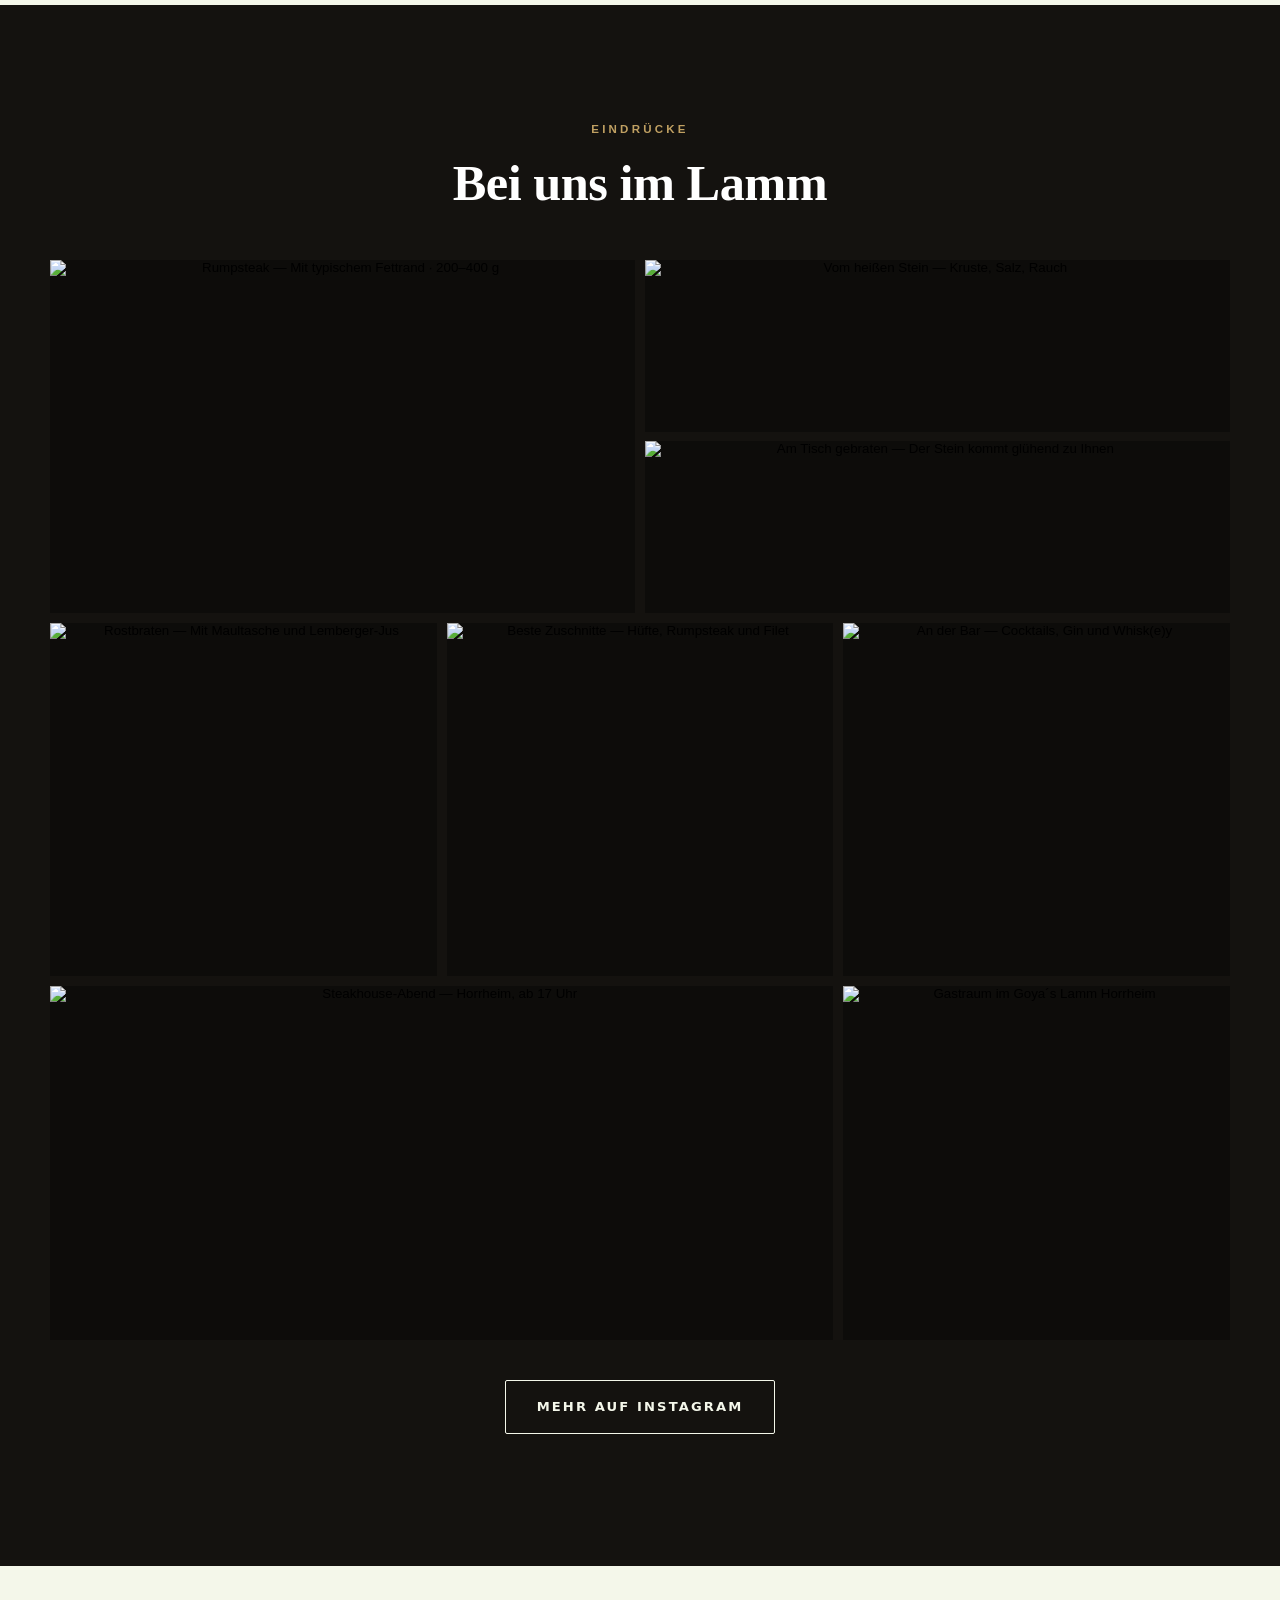
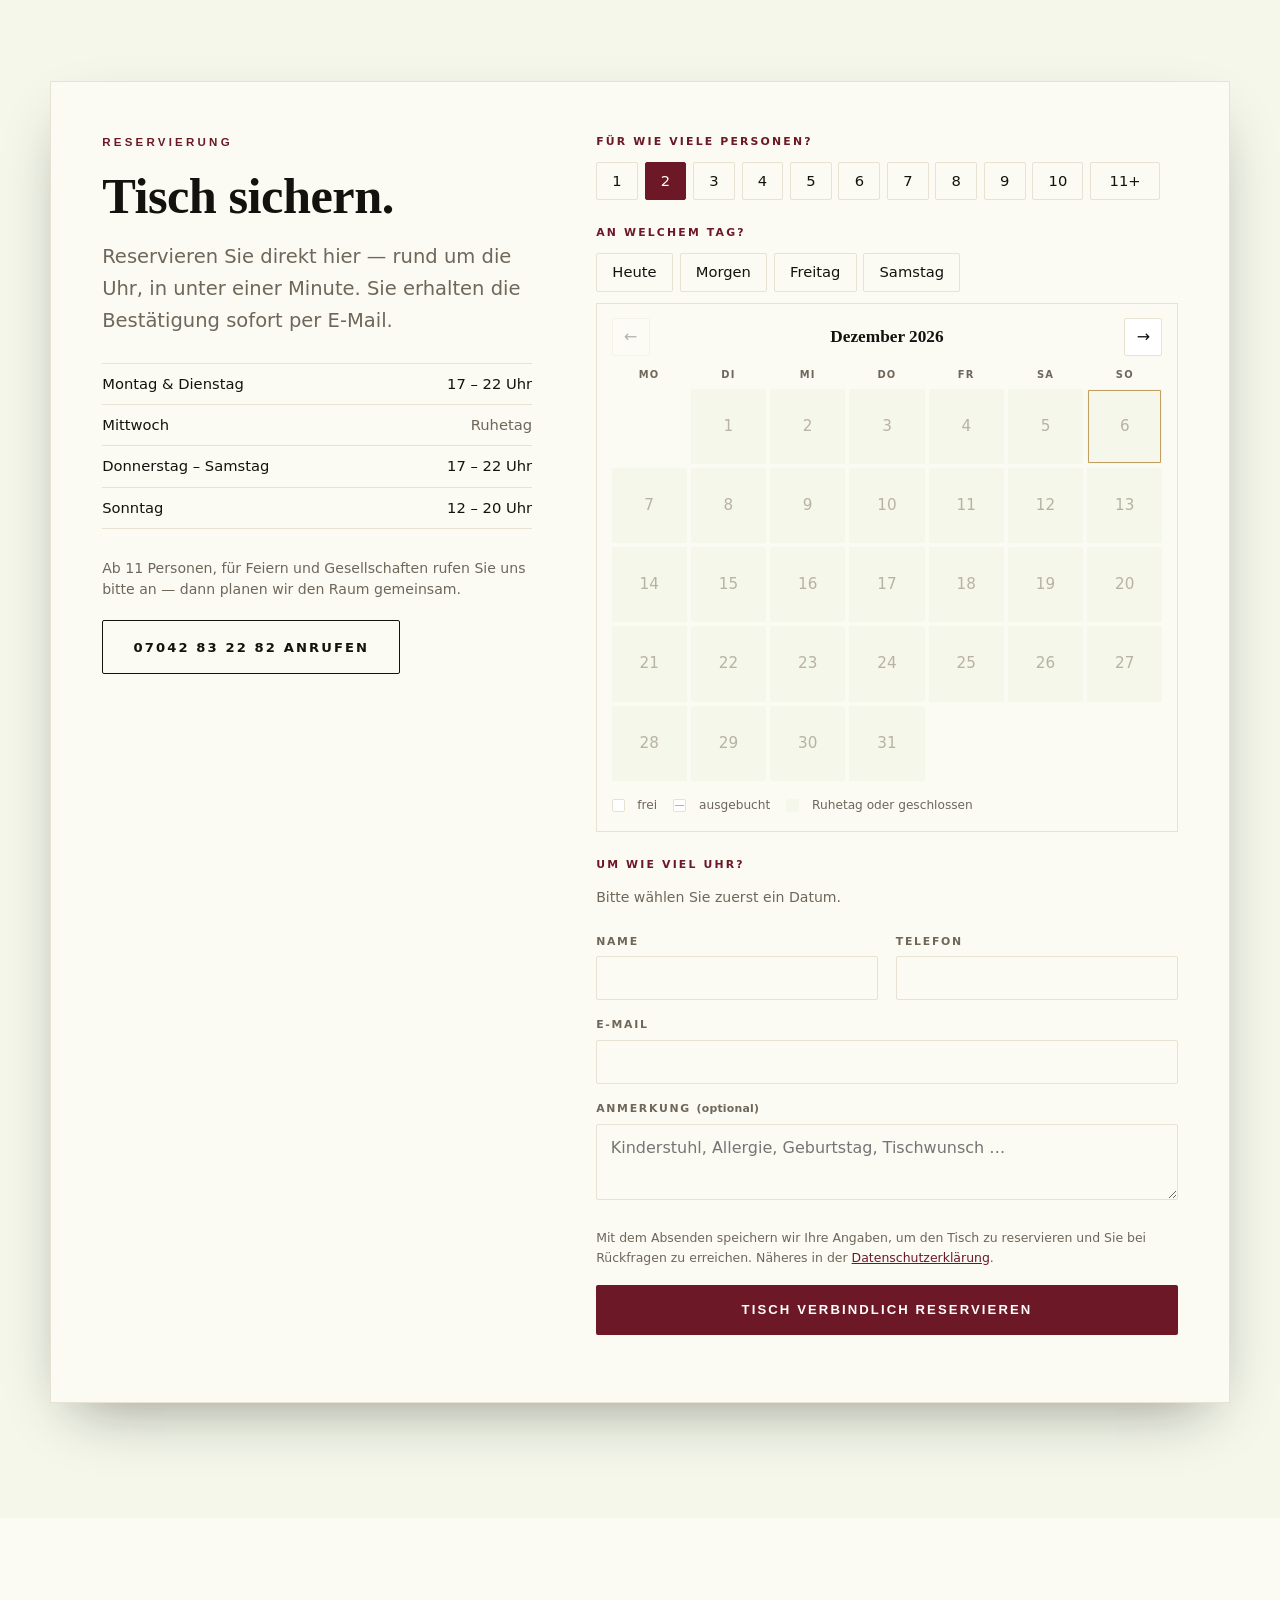
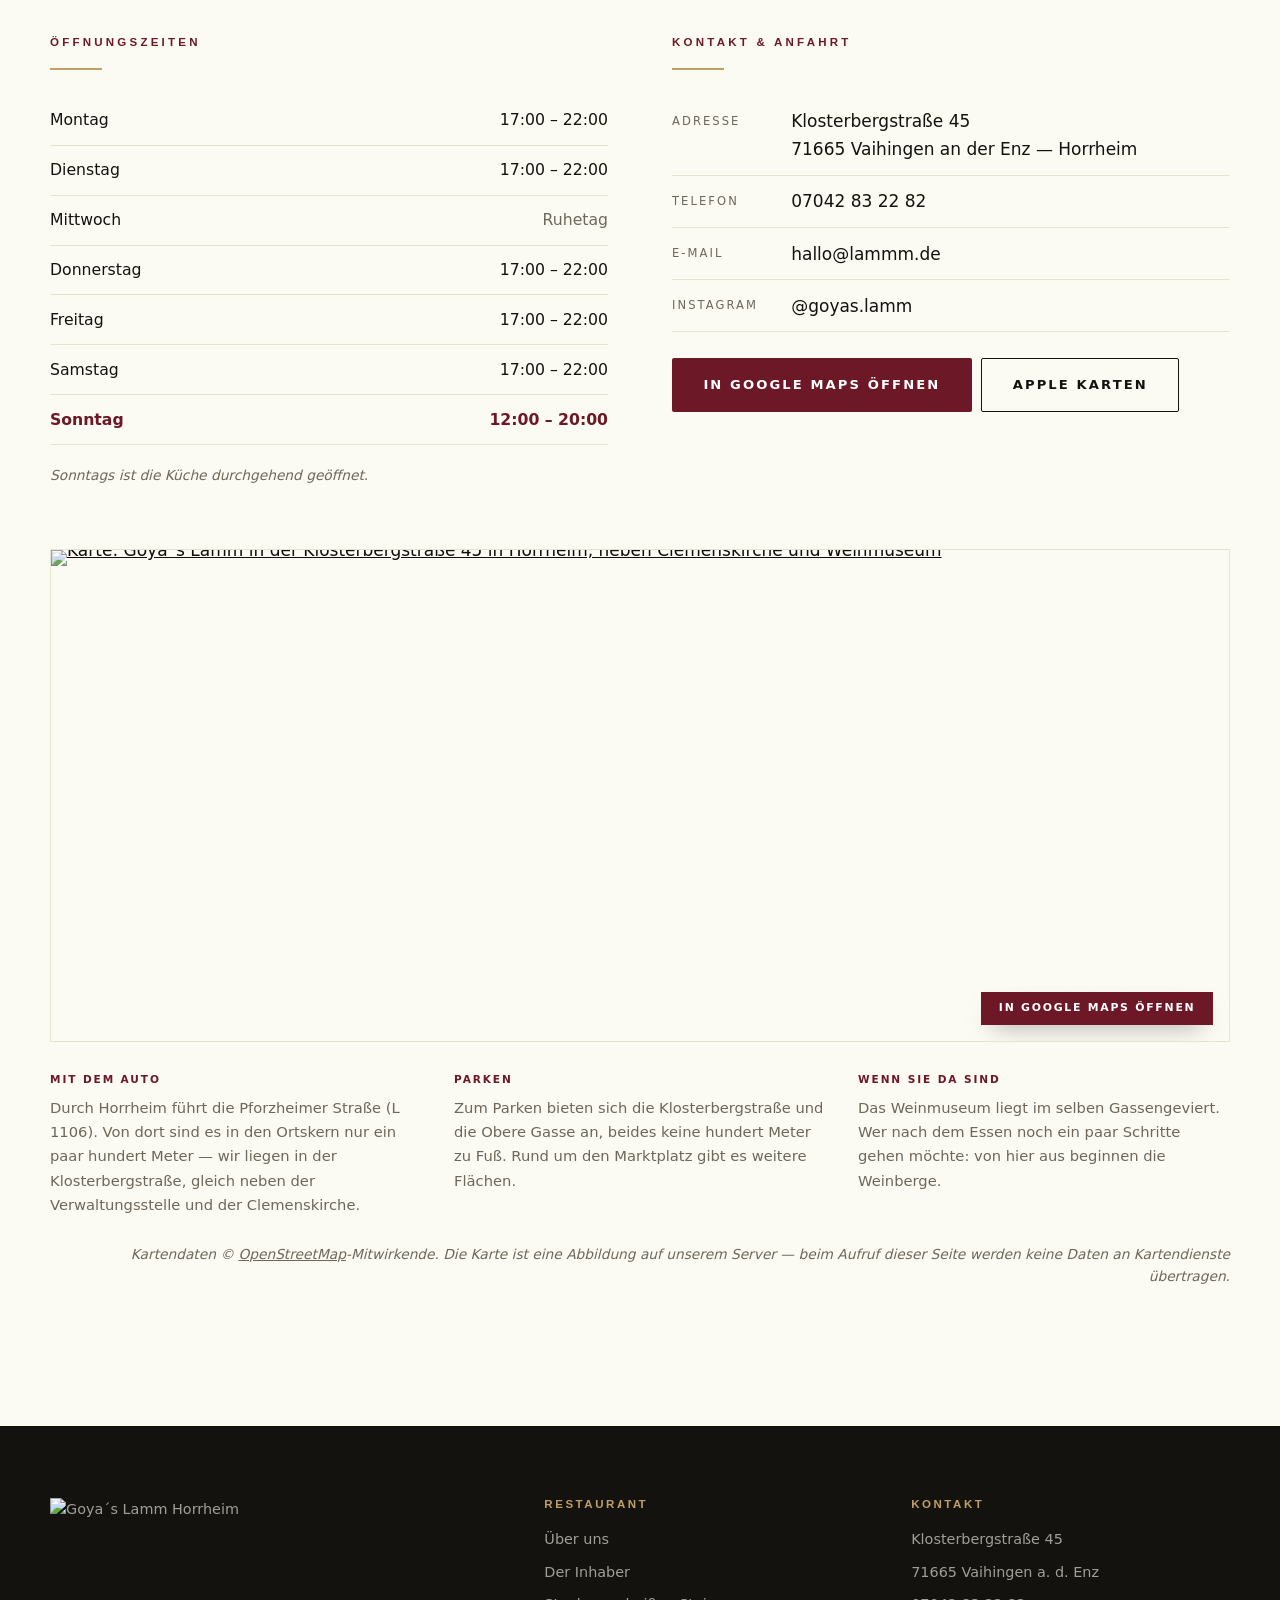
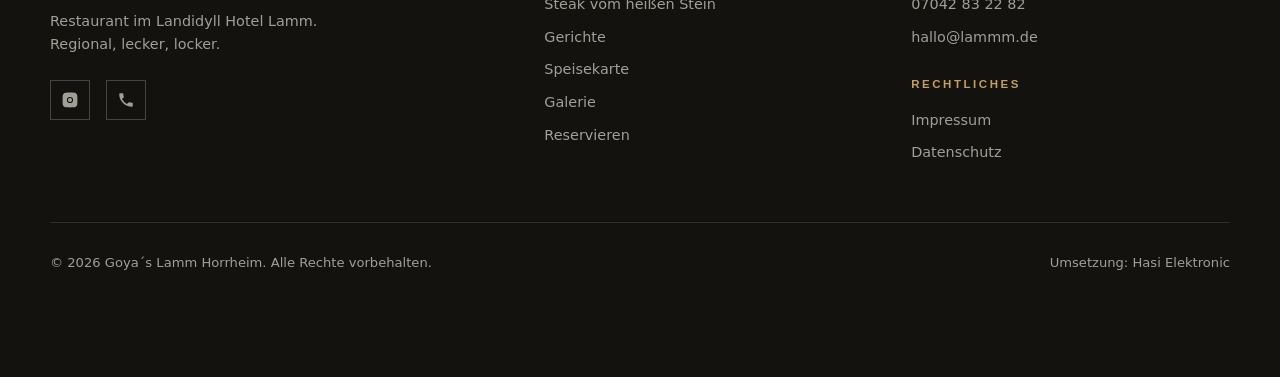
==== commit 750cfc16: "Anfahrt unter der Karte: drei kurze Absätze statt einer Adresse allein Die Karte zeigt jetzt, wo wir" ====
--- a/public/index.html
+++ b/public/index.html
@@ -481,7 +481,12 @@
 .map-cta{position:absolute;right:1rem;bottom:1rem;background:var(--wine);color:#fff;
   font-size:.68rem;letter-spacing:.16em;text-transform:uppercase;font-weight:700;
   padding:.7rem 1.1rem;line-height:1;box-shadow:0 10px 24px -12px rgba(0,0,0,.6)}
-.map-quelle{margin-top:.7rem;text-align:right}
+.anfahrt{display:grid;grid-template-columns:repeat(auto-fit,minmax(240px,1fr));
+  gap:1.4rem 2rem;margin-top:1.8rem}
+.anfahrt .k{display:block;font-size:.66rem;letter-spacing:.18em;text-transform:uppercase;
+  font-weight:700;color:var(--wine);margin-bottom:.45rem}
+.anfahrt p{margin:0;font-size:.92rem;line-height:1.65;color:var(--muted,#6E675A)}
+.map-quelle{margin-top:1.6rem;text-align:right}
 .routen{display:flex;gap:.6rem;flex-wrap:wrap}
 @media(max-width:560px){
   .map-cta{left:1rem;right:auto;bottom:.8rem;text-align:center}
@@ -1400,6 +1405,25 @@
       </picture>
       <span class="map-cta">In Google Maps öffnen</span>
     </a>
+    <div class="anfahrt reveal">
+      <div>
+        <span class="k">Mit dem Auto</span>
+        <p>Durch Horrheim führt die Pforzheimer Straße (L 1106). Von dort sind es in den
+           Ortskern nur ein paar hundert Meter — wir liegen in der Klosterbergstraße,
+           gleich neben der Verwaltungsstelle und der Clemenskirche.</p>
+      </div>
+      <div>
+        <span class="k">Parken</span>
+        <p>Zum Parken bieten sich die Klosterbergstraße und die Obere Gasse an, beides
+           keine hundert Meter zu Fuß. Rund um den Marktplatz gibt es weitere Flächen.</p>
+      </div>
+      <div>
+        <span class="k">Wenn Sie da sind</span>
+        <p>Das Weinmuseum liegt im selben Gassengeviert. Wer nach dem Essen noch ein paar
+           Schritte gehen möchte: von hier aus beginnen die Weinberge.</p>
+      </div>
+    </div>
+
     <p class="note map-quelle">Kartendaten © <a href="https://www.openstreetmap.org/copyright"
        target="_blank" rel="noopener">OpenStreetMap</a>-Mitwirkende. Die Karte ist eine
        Abbildung auf unserem Server — beim Aufruf dieser Seite werden keine Daten an
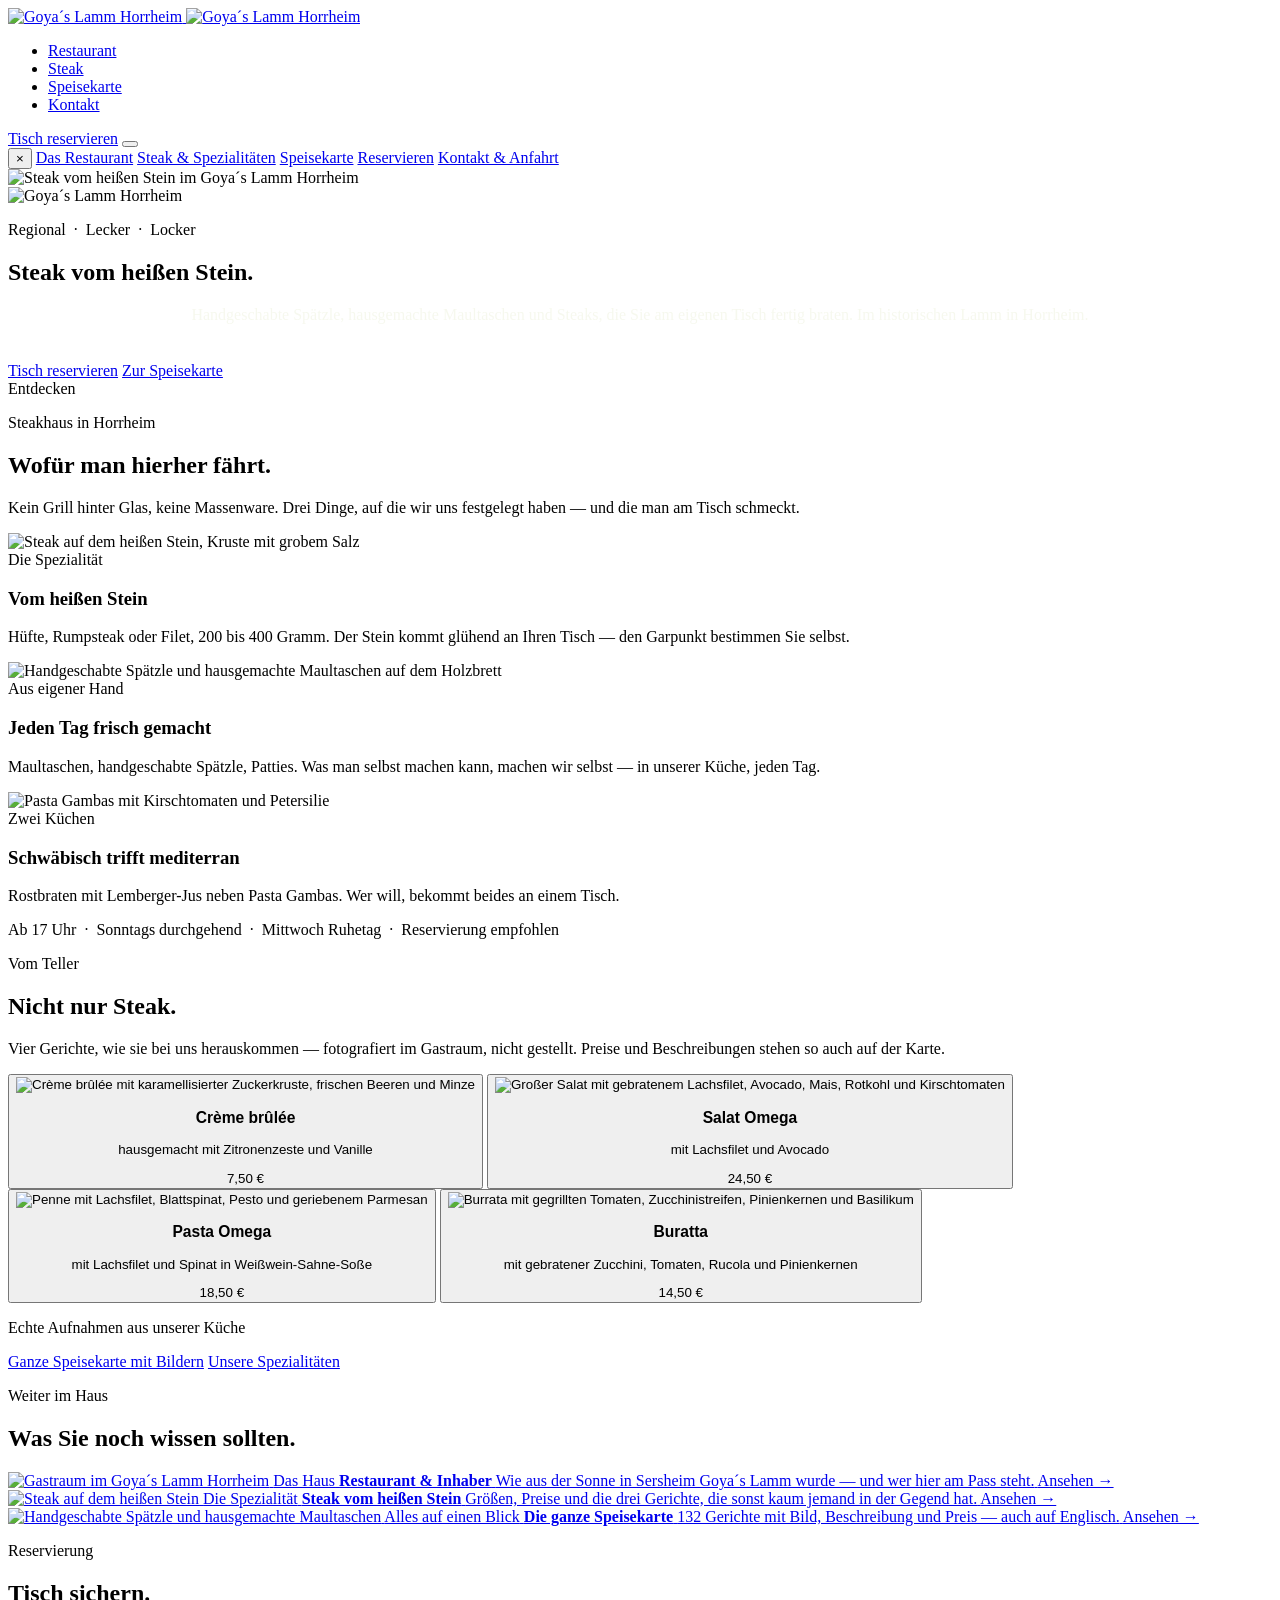
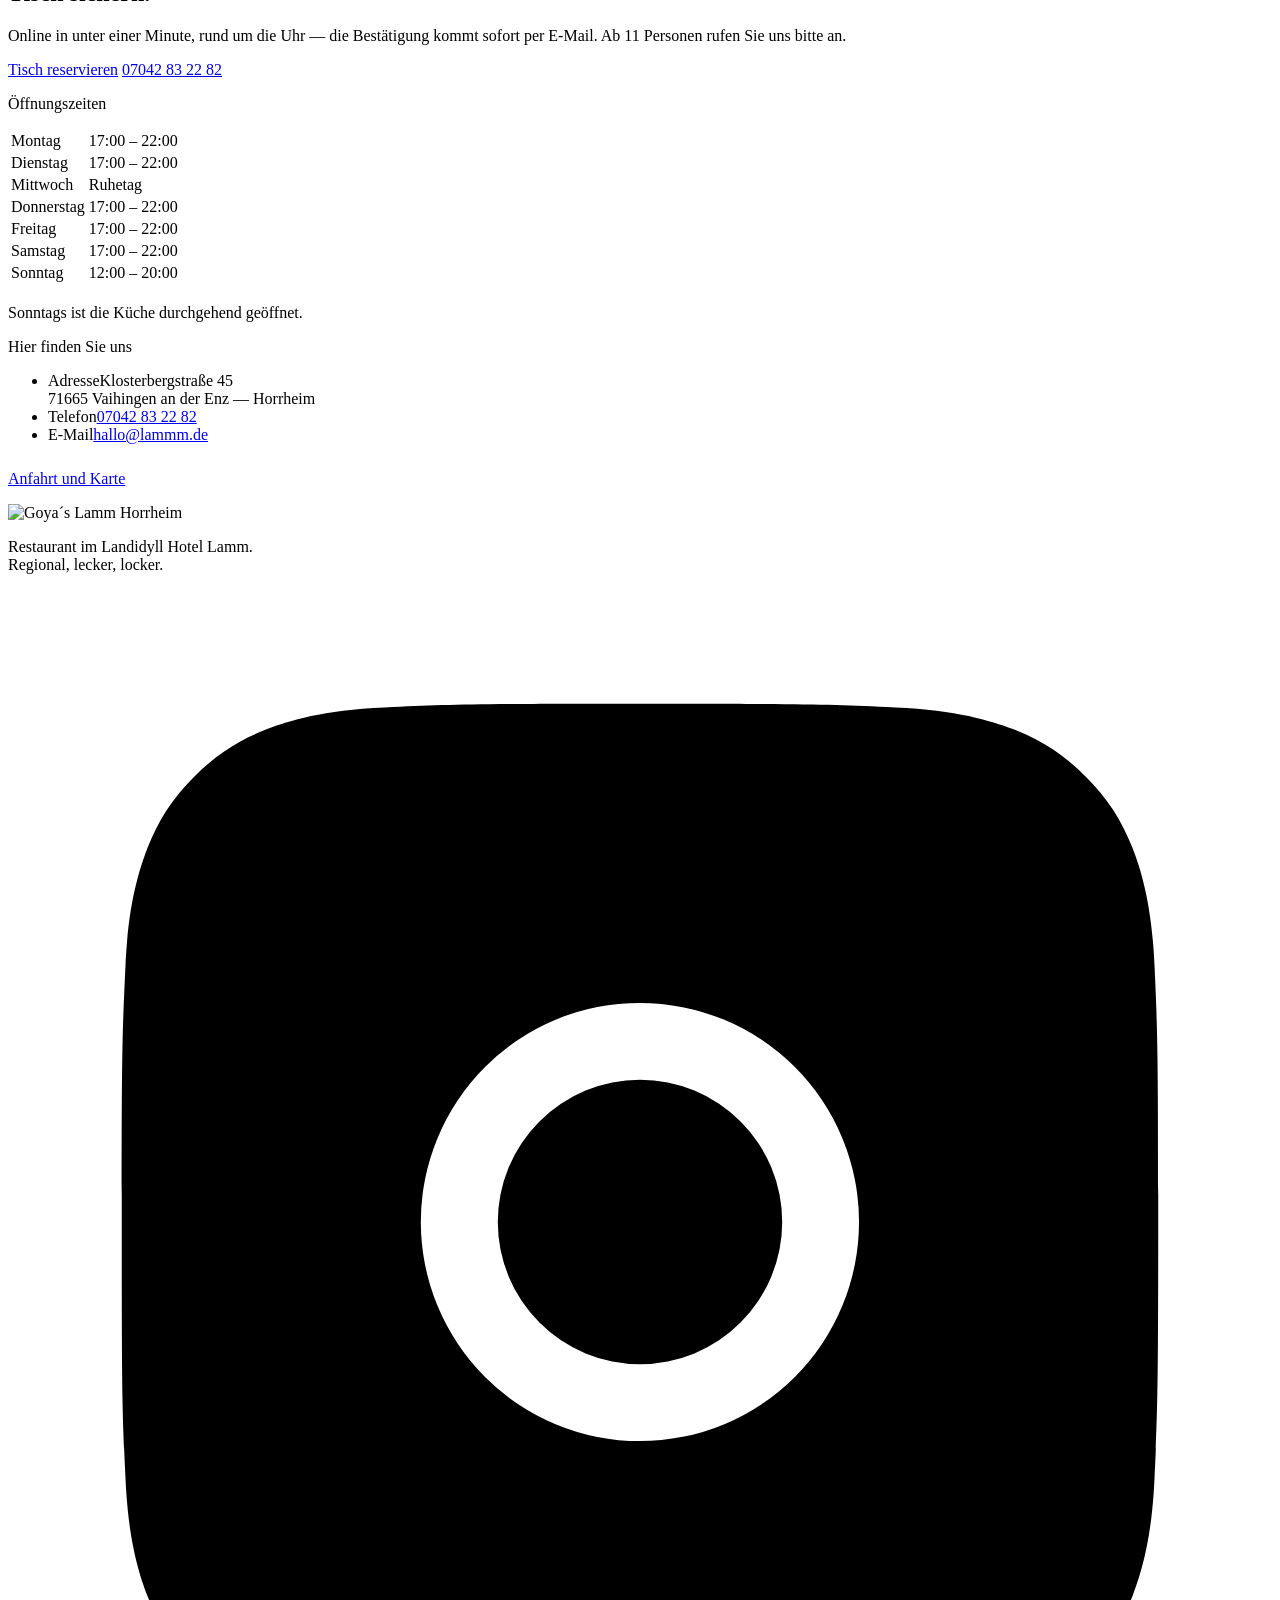
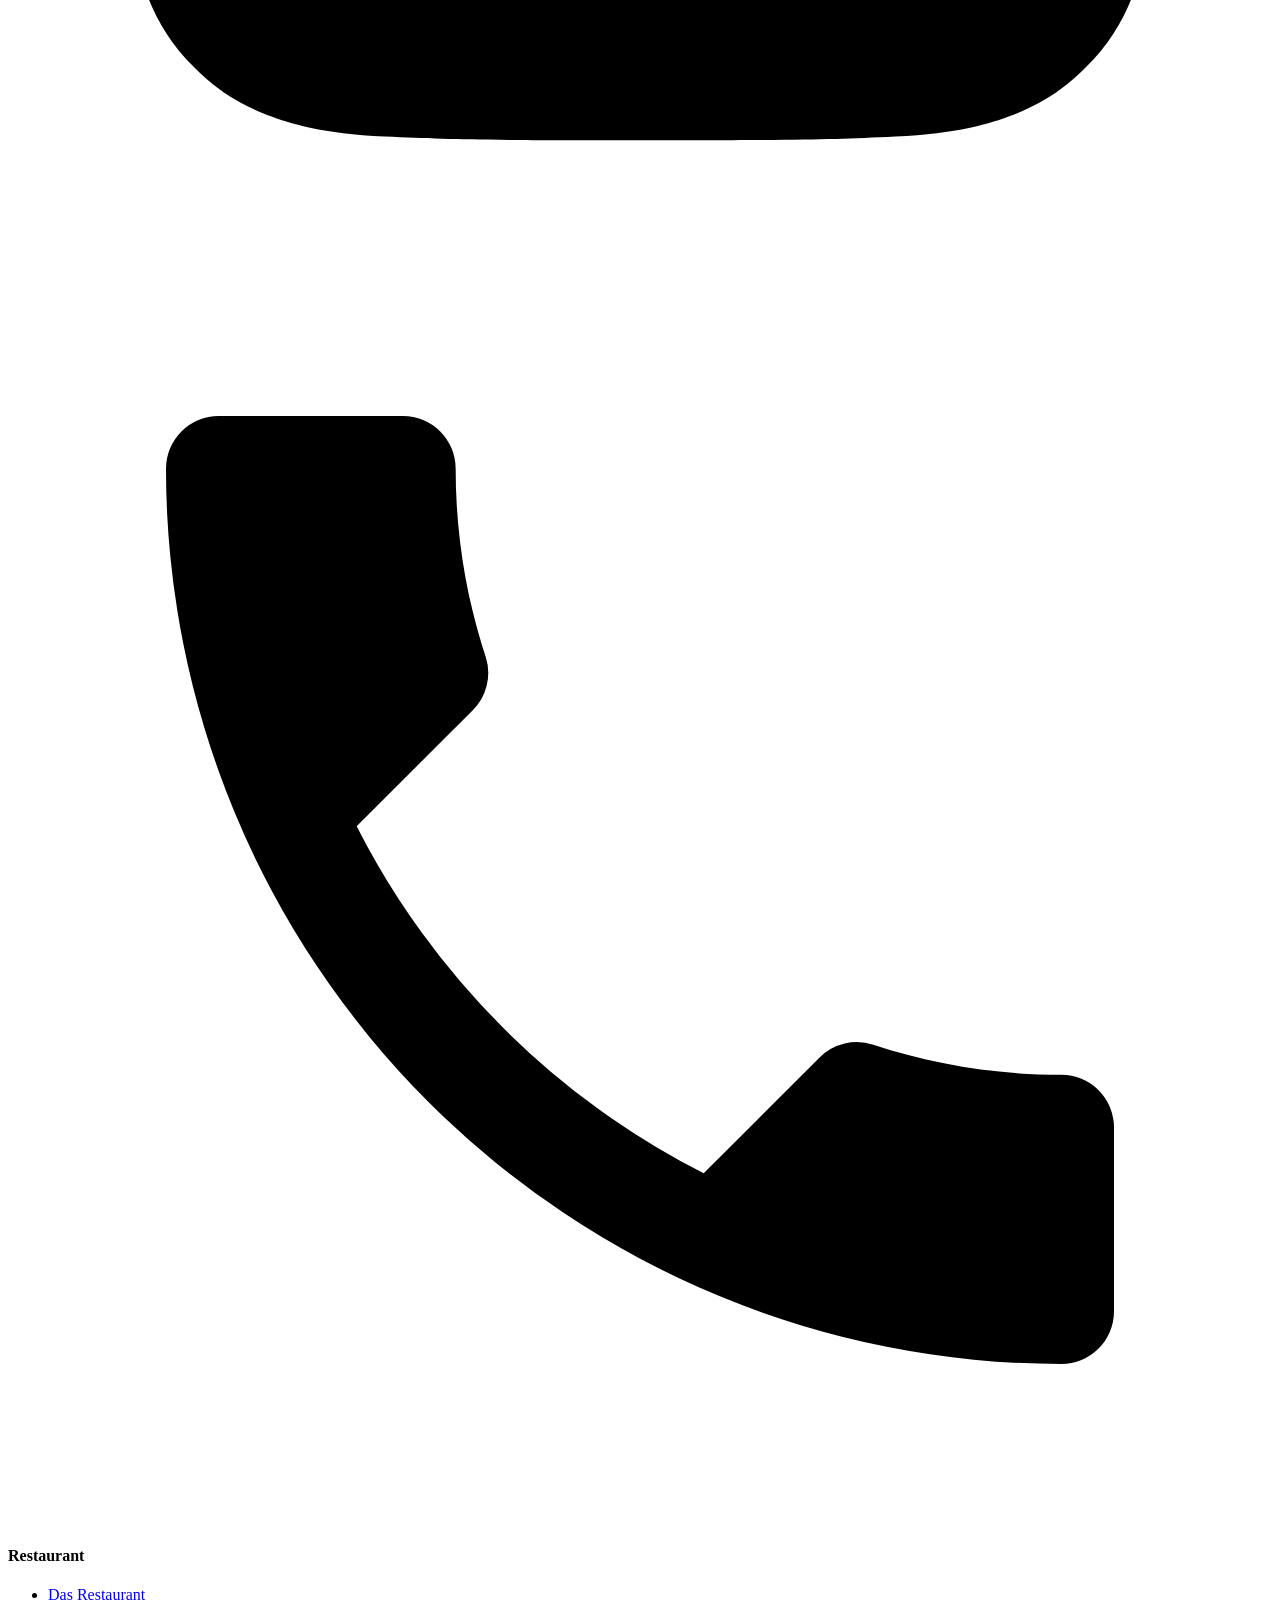
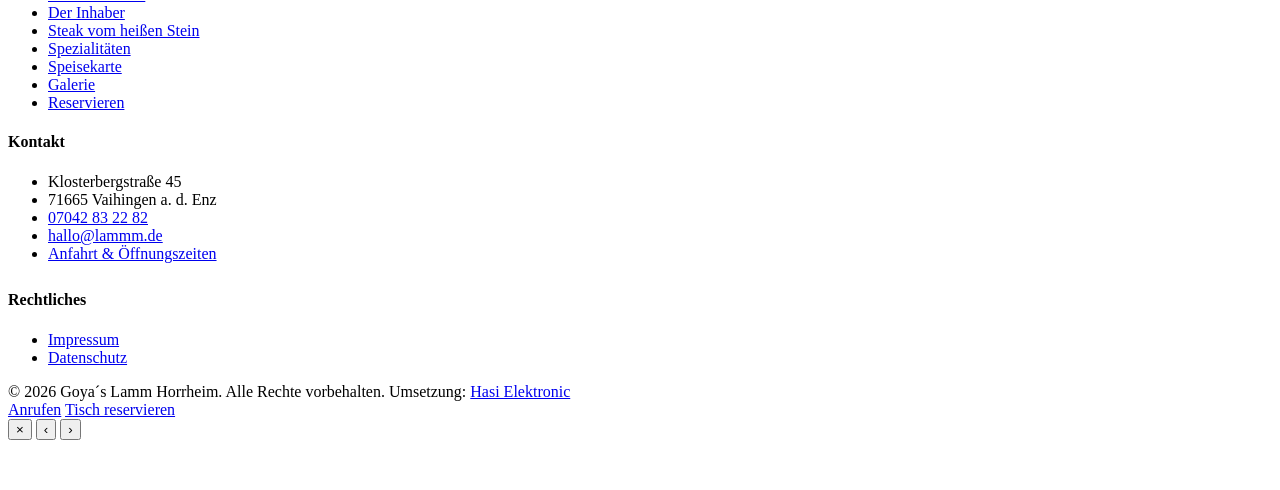
==== commit 3dedc038: "Aus einer langen Seite werden fünf kurze Die Startseite war am Handy 19.767 px hoch — 23 Bildschirme" ====
--- a/public/index.html
+++ b/public/index.html
@@ -12,12 +12,24 @@
 /* Beim Neuladen soll die Seite oben beginnen — nicht dort, wo zuletzt gescrollt wurde. */
 if ('scrollRestoration' in history) history.scrollRestoration = 'manual';
 </script>
-
+<script>
+/* Bis August 2026 war alles eine Seite. Wer noch einen alten Link mit
+   Sprungmarke hat — aus einer E-Mail, einem Beitrag, einem Lesezeichen —,
+   landet damit hier und wird auf die neue Seite geschickt. */
+(function(){
+  var neu={'#konzept':'/restaurant#konzept','#inhaber':'/restaurant#inhaber',
+           '#galerie':'/restaurant#galerie','#steak':'/steak',
+           '#spezialitaeten':'/steak#spezialitaeten','#reservieren':'/reservieren',
+           '#kontakt':'/kontakt'};
+  var z=neu[location.hash];
+  if(z) location.replace(z);
+})();
+</script>
 <meta property="og:type" content="restaurant">
 <meta property="og:locale" content="de_DE">
 <meta property="og:site_name" content="Goya´s Lamm Horrheim">
-<meta property="og:title" content="Goya´s Lamm Horrheim — Steak vom heißen Stein">
-<meta property="og:description" content="Steak auf heißem Stein, hausgemachte Maultaschen, handgeschabte Spätzle. Regional, lecker, locker.">
+<meta property="og:title" content="Goya´s Lamm Horrheim — Steak vom heißen Stein | Restaurant in Vaihingen an der Enz">
+<meta property="og:description" content="Goya´s Lamm in Horrheim: Steak auf heißem Stein, hausgemachte Maultaschen, handgeschabte Spätzle und Cocktails. Regional, lecker, locker. Jetzt Tisch reservieren – Klosterbergstraße 45, 71665 Vaihingen an der Enz.">
 <meta property="og:url" content="https://lammm.de/">
 <meta property="og:image" content="https://lammm.de/assets/img/og.jpg">
 <meta name="twitter:card" content="summary_large_image">
@@ -29,666 +41,36 @@
 
 <link rel="preload" as="font" type="font/woff2" href="/assets/fonts/playfair-display-latin-600-normal.woff2" crossorigin>
 <link rel="preload" as="font" type="font/woff2" href="/assets/fonts/inter-latin-400-normal.woff2" crossorigin>
-
-<style>
-/* Selbst gehostete Schriften — keine Verbindung zu Google (DSGVO) */
-@font-face{font-family:'Inter';font-style:normal;font-weight:300;font-display:swap;src:url(/assets/fonts/inter-latin-300-normal.woff2) format('woff2')}
-@font-face{font-family:'Inter';font-style:normal;font-weight:400;font-display:swap;src:url(/assets/fonts/inter-latin-400-normal.woff2) format('woff2')}
-@font-face{font-family:'Inter';font-style:normal;font-weight:500;font-display:swap;src:url(/assets/fonts/inter-latin-500-normal.woff2) format('woff2')}
-@font-face{font-family:'Inter';font-style:normal;font-weight:600;font-display:swap;src:url(/assets/fonts/inter-latin-600-normal.woff2) format('woff2')}
-@font-face{font-family:'Playfair Display';font-style:normal;font-weight:400;font-display:swap;src:url(/assets/fonts/playfair-display-latin-400-normal.woff2) format('woff2')}
-@font-face{font-family:'Playfair Display';font-style:italic;font-weight:400;font-display:swap;src:url(/assets/fonts/playfair-display-latin-400-italic.woff2) format('woff2')}
-@font-face{font-family:'Playfair Display';font-style:normal;font-weight:600;font-display:swap;src:url(/assets/fonts/playfair-display-latin-600-normal.woff2) format('woff2')}
-@font-face{font-family:'Playfair Display';font-style:normal;font-weight:700;font-display:swap;src:url(/assets/fonts/playfair-display-latin-700-normal.woff2) format('woff2')}
-
-:root{
-  --wine:#6D1826; --wine-dark:#4E101C; --wine-soft:#8C2436;
-  --ink:#14120F; --ink-soft:#2A2622;
-  --cream:#F4F7EA; --paper:#FBFAF3; --sand:#E8E2D2;
-  --gold:#C0A062;
-  --muted:#6E675A;
-  --max:1180px;
-  --r:2px;
-  --shadow:0 24px 60px -24px rgba(20,18,15,.45);
-}
-*,*::before,*::after{box-sizing:border-box}
-[hidden]{display:none!important}
-html{scroll-behavior:smooth;-webkit-text-size-adjust:100%}
-body{
-  margin:0;background:var(--paper);color:var(--ink);
-  font-family:'Inter',system-ui,-apple-system,'Segoe UI',sans-serif;
-  font-size:17px;line-height:1.65;font-weight:400;
-  -webkit-font-smoothing:antialiased;overflow-x:hidden;
-}
-img{max-width:100%;display:block;height:auto}
-a{color:inherit}
-h1,h2,h3,h4{font-family:'Playfair Display',Georgia,serif;font-weight:600;line-height:1.12;margin:0;letter-spacing:-.01em}
-h1{font-size:clamp(2.6rem,7vw,5rem)}
-h2{font-size:clamp(2rem,4.6vw,3.15rem)}
-h3{font-size:clamp(1.25rem,2.4vw,1.65rem)}
-p{margin:0 0 1em}
-.wrap{width:min(100% - 2.6rem,var(--max));margin-inline:auto}
-.eyebrow{
-  font-family:'Inter',sans-serif;font-size:.72rem;letter-spacing:.28em;text-transform:uppercase;
-  font-weight:600;color:var(--wine);margin:0 0 1rem
-}
-.eyebrow.light{color:var(--gold)}
-.lead{font-size:clamp(1.05rem,1.7vw,1.22rem);color:var(--muted);max-width:62ch}
-section{padding:clamp(4.5rem,9vw,8rem) 0;position:relative}
-
-/* ---------- buttons ---------- */
-.btn{
-  display:inline-flex;align-items:center;justify-content:center;gap:.6rem;
-  padding:.95rem 1.9rem;border-radius:var(--r);border:1px solid transparent;
-  font-size:.82rem;letter-spacing:.16em;text-transform:uppercase;font-weight:600;
-  text-decoration:none;cursor:pointer;transition:.25s cubic-bezier(.4,0,.2,1);white-space:nowrap;
-}
-.btn-primary{background:var(--wine);color:#fff}
-.btn-primary:hover{background:var(--wine-dark);transform:translateY(-2px);box-shadow:0 12px 28px -12px rgba(109,24,38,.7)}
-.btn-ghost{border-color:currentColor;color:var(--cream)}
-.btn-ghost:hover{background:var(--cream);color:var(--ink);border-color:var(--cream)}
-.btn-outline{border-color:var(--ink);color:var(--ink)}
-.btn-outline:hover{background:var(--ink);color:var(--cream)}
-
-/* ---------- header ---------- */
-header{
-  position:fixed;inset:0 0 auto;z-index:90;
-  transition:background .35s,box-shadow .35s,padding .35s;
-  padding:1.15rem 0;
-}
-header.solid{background:rgba(251,250,243,.96);backdrop-filter:blur(14px);box-shadow:0 1px 0 rgba(20,18,15,.09);padding:.7rem 0}
-.nav{display:flex;align-items:center;justify-content:space-between;gap:2rem}
-.brand{display:block;flex-shrink:0}
-.brand img{height:52px;width:auto;transition:height .35s,opacity .3s}
-header.solid .brand img{height:42px}
-.brand .l-white{display:block}.brand .l-dark{display:none}
-header.solid .brand .l-white{display:none}header.solid .brand .l-dark{display:block}
-.navlinks{display:flex;align-items:center;gap:2.1rem;list-style:none;margin:0;padding:0}
-.navlinks a{
-  text-decoration:none;font-size:.78rem;letter-spacing:.14em;text-transform:uppercase;font-weight:500;
-  color:var(--cream);opacity:.92;position:relative;padding-bottom:3px;transition:.25s
-}
-header.solid .navlinks a{color:var(--ink-soft)}
-.navlinks a::after{content:"";position:absolute;left:0;bottom:0;width:0;height:1px;background:currentColor;transition:width .3s}
-.navlinks a:hover::after{width:100%}
-.nav .btn{padding:.72rem 1.35rem;font-size:.72rem}
-header:not(.solid) .nav .btn-primary{background:var(--wine);color:#fff}
-.burger{display:none;background:none;border:0;padding:.5rem;cursor:pointer;flex-direction:column;gap:5px}
-.burger span{display:block;width:26px;height:2px;background:var(--cream);transition:.3s}
-header.solid .burger span{background:var(--ink)}
-.mobilemenu{
-  position:fixed;inset:0;z-index:95;background:var(--ink);color:var(--cream);
-  display:flex;flex-direction:column;align-items:center;justify-content:center;gap:1.5rem;
-  opacity:0;pointer-events:none;transition:opacity .35s
-}
-.mobilemenu.open{opacity:1;pointer-events:auto}
-.mobilemenu a{font-family:'Playfair Display',serif;font-size:1.75rem;text-decoration:none;color:var(--cream)}
-.mobilemenu .close{position:absolute;top:1.5rem;right:1.7rem;background:none;border:0;color:var(--cream);font-size:2.2rem;line-height:1;cursor:pointer}
-
-/* ---------- hero ---------- */
-.hero{
-  min-height:100svh;display:flex;align-items:center;position:relative;
-  padding:8rem 0 7rem;background:var(--ink);overflow:hidden
-}
-.hero-bg{position:absolute;inset:0}
-.hero-bg img{width:100%;height:100%;object-fit:cover;opacity:.62;transform:scale(1.04)}
-.hero::after{
-  content:"";position:absolute;inset:0;
-  background:linear-gradient(180deg,rgba(20,18,15,.86) 0%,rgba(20,18,15,.55) 40%,rgba(20,18,15,.93) 100%)
-}
-.hero .wrap{position:relative;z-index:2;color:var(--cream);text-align:center}
-.hero-logo{width:min(420px,74vw);margin:0 auto 2.2rem}
-.hero h1{
-  font-size:clamp(2.1rem,5.6vw,4.1rem);color:#fff;margin-bottom:1.2rem;font-weight:400;font-style:italic
-}
-.hero .tag{
-  font-size:.8rem;letter-spacing:.42em;text-transform:uppercase;color:var(--gold);
-  margin-bottom:2.4rem;font-weight:500
-}
-.hero .cta{display:flex;gap:1rem;justify-content:center;flex-wrap:wrap;margin-top:.5rem}
-.scrollhint{
-  position:absolute;bottom:2rem;left:50%;transform:translateX(-50%);z-index:3;
-  color:rgba(244,247,234,.55);font-size:.65rem;letter-spacing:.24em;text-transform:uppercase;
-  display:flex;flex-direction:column;align-items:center;gap:.6rem
-}
-.scrollhint::after{content:"";width:1px;height:38px;background:linear-gradient(var(--gold),transparent);animation:drop 2.2s infinite}
-@keyframes drop{0%{opacity:0;transform:scaleY(.2)}45%{opacity:1}100%{opacity:0;transform:scaleY(1)}}
-
-/* ---------- signatur ---------- */
-.signature{
-  background:var(--ink);color:var(--cream);
-  padding:clamp(4.2rem,8vw,7rem) 0 clamp(4.5rem,9vw,7.5rem);
-  overflow:hidden
-}
-.signature::before{
-  content:"";position:absolute;top:0;left:50%;transform:translateX(-50%);
-  width:min(100% - 2.6rem,var(--max));height:1px;
-  background:linear-gradient(90deg,transparent,rgba(192,160,98,.55),transparent)
-}
-.sig-head{max-width:58ch;margin:0 0 clamp(2.6rem,5vw,3.8rem)}
-.sig-head .eyebrow{color:var(--gold)}
-.sig-head h2{color:#fff;margin-bottom:1.1rem}
-.sig-head .lead{color:rgba(244,247,234,.68);margin:0}
-.sig-grid{display:grid;grid-template-columns:repeat(3,minmax(0,1fr));gap:clamp(.9rem,1.6vw,1.4rem)}
-.sig{
-  position:relative;overflow:hidden;isolation:isolate;
-  min-height:clamp(400px,42vw,520px);display:flex;align-items:flex-end;
-  background:#0d0c0a;border:1px solid rgba(244,247,234,.08)
-}
-.sig img{
-  position:absolute;inset:0;width:100%;height:100%;object-fit:cover;z-index:-2;
-  transform:scale(1.02);transition:transform 1.1s cubic-bezier(.2,.6,.2,1);
-  filter:saturate(.94)
-}
-.sig::after{
-  content:"";position:absolute;inset:0;z-index:-1;
-  background:linear-gradient(180deg,rgba(13,12,10,.14) 0%,rgba(13,12,10,.4) 42%,
-             rgba(13,12,10,.88) 76%,rgba(13,12,10,.97) 100%)
-}
-.sig:hover img,.sig:focus-within img{transform:scale(1.09)}
-.sig-txt{padding:clamp(1.6rem,2.4vw,2.2rem);width:100%}
-.sig .kicker{
-  display:inline-block;font-size:.66rem;letter-spacing:.28em;text-transform:uppercase;
-  font-weight:600;color:var(--gold);margin-bottom:.8rem;position:relative;padding-top:1.1rem
-}
-.sig .kicker::before{
-  content:"";position:absolute;top:0;left:0;width:34px;height:2px;background:var(--gold);
-  transition:width .55s cubic-bezier(.2,.6,.2,1)
-}
-.sig:hover .kicker::before{width:64px}
-.sig h3{color:#fff;font-size:clamp(1.4rem,2.1vw,1.8rem);margin-bottom:.5rem}
-.sig p{color:rgba(244,247,234,.74);font-size:.94rem;line-height:1.6;margin:0;max-width:34ch}
-.sig-note{
-  margin:clamp(2.2rem,4vw,3rem) 0 0;text-align:center;
-  font-size:.72rem;letter-spacing:.22em;text-transform:uppercase;
-  color:rgba(244,247,234,.44)
-}
-.sig-note span{color:var(--gold)}
-
-/* ---------- küchenchef ---------- */
-.chef{background:var(--cream);border-top:1px solid var(--sand);border-bottom:1px solid var(--sand)}
-.chef .figure img{aspect-ratio:4/5}
-.chef .caption{background:var(--ink);color:var(--cream)}
-.chef h2{margin-bottom:.4rem}
-.chef .role{
-  font-size:.74rem;letter-spacing:.26em;text-transform:uppercase;color:var(--muted);
-  margin:0 0 1.5rem;font-weight:600
-}
-.vita{list-style:none;margin:2rem 0 0;padding:0;position:relative}
-.vita::before{content:"";position:absolute;left:5px;top:.55rem;bottom:.9rem;width:1px;background:var(--sand)}
-.vita li{position:relative;padding:0 0 1.5rem 2.1rem}
-.vita li:last-child{padding-bottom:0}
-.vita li::before{
-  content:"";position:absolute;left:0;top:.5rem;width:11px;height:11px;border-radius:50%;
-  background:var(--paper);border:2px solid var(--gold)
-}
-.vita li:first-child::before{background:var(--wine);border-color:var(--wine)}
-.vita .st{
-  display:block;font-size:.7rem;letter-spacing:.2em;text-transform:uppercase;
-  color:var(--wine);font-weight:700;margin-bottom:.25rem
-}
-.vita b{display:block;font-family:'Playfair Display',Georgia,serif;font-weight:600;
-  font-size:1.12rem;line-height:1.25;margin-bottom:.3rem}
-.vita p{margin:0;color:var(--muted);font-size:.95rem}
-
-/* ---------- split ---------- */
-.split{display:grid;grid-template-columns:1.05fr 1fr;gap:clamp(2.5rem,6vw,5.5rem);align-items:center}
-.split.rev>*:first-child{order:2}
-.figure{position:relative}
-.figure img{width:100%;aspect-ratio:4/5;object-fit:cover;box-shadow:var(--shadow)}
-.figure .caption{
-  position:absolute;bottom:-1px;left:-1px;background:var(--wine);color:#fff;
-  padding:1rem 1.6rem;font-size:.72rem;letter-spacing:.2em;text-transform:uppercase;font-weight:600
-}
-.rule{width:52px;height:2px;background:var(--gold);margin:0 0 1.6rem}
-
-/* ---------- steak feature ---------- */
-.feature{background:var(--ink);color:var(--cream)}
-.feature h2{color:#fff}
-.feature .lead{color:rgba(244,247,234,.68)}
-.pricecard{
-  border:1px solid rgba(244,247,234,.16);padding:1.9rem 1.7rem;background:rgba(244,247,234,.03);
-  transition:.3s
-}
-.pricecard:hover{background:rgba(192,160,98,.07);border-color:rgba(192,160,98,.45);transform:translateY(-4px)}
-.pricecard h3{color:#fff;margin-bottom:.25rem}
-.pricecard .sub{color:var(--gold);font-size:.76rem;letter-spacing:.16em;text-transform:uppercase;margin-bottom:1.3rem}
-.pricecard table{width:100%;border-collapse:collapse;font-size:.95rem}
-.pricecard td{padding:.42rem 0;border-bottom:1px dashed rgba(244,247,234,.14);color:rgba(244,247,234,.8)}
-.pricecard tr:last-child td{border-bottom:0}
-.pricecard td:last-child{text-align:right;color:#fff;font-weight:500;font-variant-numeric:tabular-nums}
-.cards3{display:grid;grid-template-columns:repeat(3,1fr);gap:1.4rem;margin-top:3rem}
-
-/* .note wird noch vom Hinweis unter dem Schaufenster gebraucht;
-   der Rest des alten Karten-CSS ist mit der vollen Karte weggefallen. */
-.note{font-size:.86rem;color:var(--muted);font-style:italic;margin-top:-.6rem;margin-bottom:1.4rem}
-
-/* ---------- gallery ---------- */
-#galerie{background:var(--ink);color:var(--cream)}
-#galerie h2{color:#fff}
-#galerie .eyebrow{color:var(--gold)}
-.gallery{
-  display:grid;grid-template-columns:repeat(6,1fr);grid-auto-rows:172px;gap:.6rem;
-}
-.g-item{
-  position:relative;overflow:hidden;display:block;background:#0d0c0a;padding:0;border:0;
-  cursor:zoom-in;-webkit-tap-highlight-color:transparent
-}
-.g-item img{width:100%;height:100%;object-fit:cover;transition:transform .8s cubic-bezier(.2,.6,.2,1)}
-.g-item::after{
-  content:"";position:absolute;inset:0;
-  background:linear-gradient(to top,rgba(10,9,8,.88) 0%,rgba(10,9,8,.18) 45%,transparent 70%);
-  opacity:0;transition:opacity .45s
-}
-.g-cap{
-  position:absolute;left:1.1rem;right:1.1rem;bottom:1rem;z-index:2;color:#fff;text-align:left;
-  font-size:.7rem;letter-spacing:.18em;text-transform:uppercase;font-weight:600;
-  opacity:0;transform:translateY(10px);transition:opacity .45s,transform .45s
-}
-.g-cap small{display:block;font-size:.66rem;letter-spacing:.1em;text-transform:none;
-  font-weight:400;color:var(--gold);margin-top:.3rem;opacity:.95}
-.g-item:hover img,.g-item:focus-visible img{transform:scale(1.07)}
-.g-item:hover::after,.g-item:focus-visible::after{opacity:1}
-.g-item:hover .g-cap,.g-item:focus-visible .g-cap{opacity:1;transform:none}
-.g-item:focus-visible{outline:2px solid var(--gold);outline-offset:2px}
-.ga{grid-column:span 3;grid-row:span 2}
-.gb{grid-column:span 3;grid-row:span 1}
-.gc{grid-column:span 3;grid-row:span 1}
-.gd{grid-column:span 2;grid-row:span 2}
-.ge{grid-column:span 2;grid-row:span 2}
-.gf{grid-column:span 2;grid-row:span 2}
-.gg{grid-column:span 4;grid-row:span 2}
-.gh{grid-column:span 2;grid-row:span 2}
-.g-progress{display:none}
-
-/* ---------- lightbox ---------- */
-.lb{
-  position:fixed;inset:0;z-index:999;background:#0a0908;
-  display:flex;align-items:center;justify-content:center;
-  opacity:0;visibility:hidden;pointer-events:none;transition:opacity .3s,visibility .3s
-}
-.lb.open{opacity:1;visibility:visible;pointer-events:auto}
-.lb figure{margin:0;max-width:94vw;max-height:88vh;display:flex;flex-direction:column;align-items:center;gap:1rem}
-.lb img{max-width:94vw;max-height:78vh;object-fit:contain;box-shadow:0 30px 90px -30px rgba(0,0,0,.9)}
-.lb figcaption{
-  color:var(--cream);font-size:.72rem;letter-spacing:.18em;text-transform:uppercase;font-weight:600;text-align:center
-}
-.lb figcaption small{display:block;font-size:.72rem;letter-spacing:.04em;text-transform:none;
-  font-weight:400;color:rgba(244,247,234,.6);margin-top:.35rem}
-.lb-btn{
-  position:absolute;background:none;border:1px solid rgba(244,247,234,.28);color:var(--cream);
-  width:48px;height:48px;display:grid;place-items:center;cursor:pointer;transition:.25s;font-size:1.4rem;line-height:1
-}
-.lb-btn:hover{background:var(--gold);border-color:var(--gold);color:var(--ink)}
-.lb-close{top:1.4rem;right:1.4rem;font-size:1.8rem}
-.lb-prev{left:1.4rem;top:50%;transform:translateY(-50%)}
-.lb-next{right:1.4rem;top:50%;transform:translateY(-50%)}
-.lb-count{position:absolute;bottom:1.6rem;left:50%;transform:translateX(-50%);
-  color:rgba(244,247,234,.5);font-size:.72rem;letter-spacing:.2em;font-variant-numeric:tabular-nums}
-
-/* ---------- reservation ---------- */
-.reserve{background:var(--cream)}
-.reserve-box{
-  background:var(--paper);border:1px solid var(--sand);padding:clamp(1.7rem,4vw,3.2rem);
-  display:grid;grid-template-columns:minmax(0,.85fr) minmax(0,1.15fr);gap:clamp(2rem,5vw,4rem);
-  align-items:start;box-shadow:var(--shadow)
-}
-.reserve-box > *{min-width:0}
-.res-grid .field{min-width:0}
-.field input,.field textarea{min-width:0}
-.res-side .mini{
-  list-style:none;margin:1.6rem 0 1.8rem;padding:0;border-top:1px solid var(--sand);font-size:.92rem
-}
-.res-side .mini li{display:flex;justify-content:space-between;gap:1rem;padding:.5rem 0;border-bottom:1px solid var(--sand)}
-.res-side .mini li span:last-child{font-weight:500;font-variant-numeric:tabular-nums}
-.res-side .mini li.zu span:last-child{color:var(--muted);font-weight:400}
-
-/* Formular */
-.res-form{display:block}
-.kal{border:1px solid var(--sand);background:var(--paper);padding:.9rem .9rem 1rem;margin-top:.7rem}
-.kal-kopf{display:flex;align-items:center;justify-content:space-between;gap:.6rem;margin-bottom:.7rem}
-.kal-kopf strong{font-family:'Playfair Display',Georgia,serif;font-size:1.08rem;font-weight:600}
-.kal-pfeil{width:38px;height:38px;flex:0 0 auto;border:1px solid var(--sand);background:#fff;
-  color:var(--ink);font:inherit;font-size:1rem;cursor:pointer;border-radius:2px;line-height:1}
-.kal-pfeil:hover:not(:disabled){border-color:var(--wine);color:var(--wine)}
-.kal-pfeil:disabled{opacity:.3;cursor:not-allowed}
-.kal-wt{display:grid;grid-template-columns:repeat(7,1fr);gap:.25rem;margin-bottom:.3rem}
-.kal-wt span{text-align:center;font-size:.62rem;letter-spacing:.12em;text-transform:uppercase;
-  color:var(--muted);font-weight:600}
-.kal-tage{display:grid;grid-template-columns:repeat(7,1fr);gap:.25rem}
-.kal-tage button,.kal-tage span{
-  display:flex;align-items:center;justify-content:center;aspect-ratio:1/1;
-  min-width:0;min-height:36px;
-  border:1px solid transparent;background:#fff;color:var(--ink);font:inherit;font-size:.95rem;
-  font-variant-numeric:tabular-nums;border-radius:2px;cursor:pointer;padding:0;
-  transition:background .15s,border-color .15s,color .15s}
-.kal-tage button:hover{border-color:var(--wine);color:var(--wine)}
-.kal-tage button[aria-pressed="true"]{background:var(--wine);border-color:var(--wine);color:#fff;font-weight:700}
-.kal-tage .leer{background:none;border:0;cursor:default}
-.kal-tage .zu,.kal-tage .weg{background:var(--cream);color:#b9b2a4;cursor:not-allowed;border-color:transparent}
-.kal-tage .voll{background:#fff;color:#b9b2a4;cursor:not-allowed;text-decoration:line-through;
-  border-color:var(--sand)}
-.kal-tage .heute{box-shadow:inset 0 0 0 1px var(--gold)}
-.kal-legende{display:flex;align-items:center;gap:.4rem 1rem;flex-wrap:wrap;margin:.9rem 0 0;
-  font-size:.76rem;color:var(--muted)}
-.kal-legende .l{width:13px;height:13px;border-radius:2px;display:inline-block;margin-right:-.2rem}
-.kal-legende .l.frei{background:#fff;border:1px solid var(--sand)}
-.kal-legende .l.voll{background:#fff;border:1px solid var(--sand);position:relative}
-.kal-legende .l.voll::after{content:"";position:absolute;left:1px;right:1px;top:50%;height:1px;background:#b9b2a4}
-.kal-legende .l.zu{background:var(--cream);border:1px solid var(--cream)}
-.kal-laedt{opacity:.45;pointer-events:none}
-/* Schmale Handys: sieben Spalten passen nur mit kleineren Abständen hinein */
-@media (max-width:480px){
-  .kal{padding:.7rem .5rem .8rem}
-  .kal-tage,.kal-wt{gap:.16rem}
-  .kal-tage button,.kal-tage span{min-height:32px;font-size:.9rem}
-  .kal-pfeil{width:34px;height:34px}
-  .kal-legende{font-size:.72rem;gap:.35rem .8rem}
-}
-
-.warte-box{border:1px solid var(--sand);background:var(--cream);padding:1.1rem 1.2rem;margin-top:.8rem}
-.warte-box p{font-size:.93rem;color:var(--muted);margin:0 0 .9rem}
-.warte-box .btn{padding:.7rem 1.4rem;font-size:.72rem}
-.linkbtn{background:none;border:0;padding:0;font:inherit;font-size:inherit;color:var(--wine);
-  text-decoration:underline;cursor:pointer}
-.res-form.warte .res-submit{background:var(--ink);border-color:var(--ink)}
-.res-form.warte .res-submit:hover{background:#000;border-color:#000}
-.res-step{margin-bottom:1.5rem}
-.res-lab{
-  display:block;font-size:.68rem;letter-spacing:.2em;text-transform:uppercase;font-weight:700;
-  color:var(--wine);margin-bottom:.7rem
-}
-.res-lab em{font-style:normal;color:var(--muted);font-weight:500;letter-spacing:.1em}
-.chips{display:flex;flex-wrap:wrap;gap:.42rem}
-.chip{
-  background:var(--paper);border:1px solid var(--sand);color:var(--ink);
-  padding:.6rem .95rem;font-family:inherit;font-size:.92rem;font-weight:500;cursor:pointer;
-  transition:.2s;font-variant-numeric:tabular-nums;line-height:1.15;border-radius:var(--r)
-}
-.chip:hover{border-color:var(--wine);color:var(--wine)}
-.chip[aria-pressed="true"]{background:var(--wine);border-color:var(--wine);color:#fff}
-.chip:focus-visible{outline:2px solid var(--gold);outline-offset:2px}
-.chip.wide{padding-inline:1.15rem}
-.chips.times .chip{min-width:78px;text-align:center}
-.res-hint{font-size:.88rem;color:var(--muted);margin:.1rem 0 0;line-height:1.55}
-.res-hint a{color:var(--wine)}
-.res-hint.warn{color:var(--wine);font-weight:500}
-input[type="date"].res-date{
-  width:100%;max-width:260px;font-family:inherit;font-size:1rem;color:var(--ink);
-  background:var(--paper);border:1px solid var(--sand);border-radius:var(--r);
-  padding:.72rem .85rem;transition:.2s
-}
-input[type="date"].res-date:focus{outline:0;border-color:var(--wine);box-shadow:0 0 0 3px rgba(109,24,38,.09)}
-.res-grid{display:grid;grid-template-columns:1fr 1fr;gap:1rem 1.1rem;margin-bottom:1.3rem}
-.field.full{grid-column:1 / -1}
-.field label{
-  display:block;font-size:.68rem;letter-spacing:.16em;text-transform:uppercase;
-  color:var(--muted);font-weight:600;margin-bottom:.35rem
-}
-.field label em{font-style:normal;text-transform:none;letter-spacing:.02em}
-.field input,.field textarea{
-  width:100%;font-family:inherit;font-size:1rem;color:var(--ink);background:var(--paper);
-  border:1px solid var(--sand);border-radius:var(--r);padding:.72rem .85rem;transition:.2s
-}
-.field textarea{resize:vertical;min-height:76px;line-height:1.55}
-.field input:focus,.field textarea:focus{outline:0;border-color:var(--wine);box-shadow:0 0 0 3px rgba(109,24,38,.09)}
-.field input[aria-invalid="true"],.field textarea[aria-invalid="true"]{border-color:var(--wine-soft)}
-.hp{position:absolute!important;left:-9999px!important;width:1px;height:1px;opacity:0}
-.res-legal{font-size:.78rem;color:var(--muted);line-height:1.55;margin:0 0 1.1rem}
-.res-legal a{color:var(--wine)}
-.res-submit{width:100%;padding:1.05rem 1.6rem}
-.res-submit[disabled]{opacity:.5;cursor:not-allowed;transform:none;box-shadow:none}
-.res-msg{margin:.9rem 0 0;font-size:.9rem;line-height:1.55;min-height:1px}
-.res-msg.err{color:var(--wine);font-weight:500}
-.res-summary{
-  margin:1.4rem 0 0;padding:.9rem 1.1rem;background:var(--cream);border-left:3px solid var(--gold);
-  font-size:.92rem;line-height:1.6
-}
-.res-summary b{font-weight:600}
-/* Bestätigung */
-.res-done{text-align:left}
-.res-done .tick{
-  width:54px;height:54px;border-radius:50%;background:var(--wine);color:#fff;display:grid;place-items:center;
-  font-size:1.6rem;margin-bottom:1.2rem
-}
-.res-done h3{font-size:clamp(1.5rem,3vw,2rem);margin-bottom:.6rem}
-.res-done .dl{margin:1.4rem 0;border-top:1px solid var(--sand)}
-.res-done .dl div{display:flex;justify-content:space-between;gap:1rem;padding:.6rem 0;border-bottom:1px solid var(--sand)}
-.res-done .dl span:first-child{font-size:.68rem;letter-spacing:.16em;text-transform:uppercase;color:var(--muted);padding-top:.2rem}
-.res-done .dl span:last-child{font-weight:600;text-align:right}
-
-/* ---------- info ---------- */
-.info-grid{display:grid;grid-template-columns:1fr 1fr;gap:clamp(2rem,5vw,4rem)}
-.hours{width:100%;border-collapse:collapse}
-.hours td{padding:.72rem 0;border-bottom:1px solid var(--sand);font-size:.98rem}
-.hours td:last-child{text-align:right;font-weight:500;font-variant-numeric:tabular-nums}
-.hours tr.today td{color:var(--wine);font-weight:700}
-.hours tr.closed td:last-child{color:var(--muted);font-weight:400}
-.contact-list{list-style:none;margin:0;padding:0}
-.contact-list li{padding:.72rem 0;border-bottom:1px solid var(--sand);display:flex;gap:1.2rem}
-.contact-list .k{font-size:.72rem;letter-spacing:.18em;text-transform:uppercase;color:var(--muted);width:100px;flex-shrink:0;padding-top:.28rem}
-.contact-list a{text-decoration:none;font-weight:500}
-.contact-list a:hover{color:var(--wine)}
-/* Die Karte ist ein Bild bei uns, kein eingebetteter Dienst — deshalb ein
-   Link mit Bild statt eines iframes. Der Hinweis „In Google Maps öffnen"
-   liegt sichtbar darauf, damit niemand vergeblich zu ziehen versucht. */
-.mapbox{display:block;position:relative;margin-top:2.5rem;border:1px solid var(--sand);
-  overflow:hidden;line-height:0}
-.mapbox img{width:100%;height:auto;display:block;filter:grayscale(.28) contrast(1.04);
-  transition:transform .5s cubic-bezier(.2,.7,.2,1),filter .3s}
-.mapbox:hover img,.mapbox:focus-visible img{transform:scale(1.02);filter:grayscale(0) contrast(1.04)}
-.mapbox:focus-visible{outline:2px solid var(--wine);outline-offset:2px}
-.map-cta{position:absolute;right:1rem;bottom:1rem;background:var(--wine);color:#fff;
-  font-size:.68rem;letter-spacing:.16em;text-transform:uppercase;font-weight:700;
-  padding:.7rem 1.1rem;line-height:1;box-shadow:0 10px 24px -12px rgba(0,0,0,.6)}
-.anfahrt{display:grid;grid-template-columns:repeat(auto-fit,minmax(240px,1fr));
-  gap:1.4rem 2rem;margin-top:1.8rem}
-.anfahrt .k{display:block;font-size:.66rem;letter-spacing:.18em;text-transform:uppercase;
-  font-weight:700;color:var(--wine);margin-bottom:.45rem}
-.anfahrt p{margin:0;font-size:.92rem;line-height:1.65;color:var(--muted,#6E675A)}
-.map-quelle{margin-top:1.6rem;text-align:right}
-.routen{display:flex;gap:.6rem;flex-wrap:wrap}
-@media(max-width:560px){
-  .map-cta{left:1rem;right:auto;bottom:.8rem;text-align:center}
-}
-
-/* ---------- footer ---------- */
-footer{background:var(--ink);color:rgba(244,247,234,.62);padding:4.5rem 0 6.5rem;font-size:.9rem}
-.foot-grid{display:grid;grid-template-columns:1.4fr 1fr 1fr;gap:3rem;padding-bottom:3rem;border-bottom:1px solid rgba(244,247,234,.12)}
-footer img.flogo{width:230px;margin-bottom:1.4rem}
-footer h4{font-family:'Inter',sans-serif;font-size:.72rem;letter-spacing:.22em;text-transform:uppercase;color:var(--gold);margin:0 0 1.1rem;font-weight:600}
-footer ul{list-style:none;margin:0;padding:0}
-footer li{margin-bottom:.55rem}
-footer a{text-decoration:none;transition:.2s}
-footer a:hover{color:var(--gold)}
-.foot-bottom{display:flex;justify-content:space-between;gap:1.5rem;flex-wrap:wrap;padding-top:1.8rem;font-size:.82rem}
-.social{display:flex;gap:1rem;margin-top:1.4rem}
-.social a{
-  width:40px;height:40px;border:1px solid rgba(244,247,234,.22);display:grid;place-items:center;
-  transition:.25s
-}
-.social a:hover{background:var(--gold);border-color:var(--gold);color:var(--ink)}
-.social svg{width:18px;height:18px;fill:currentColor}
-
-/* ---------- mobile sticky ---------- */
-.stickybar{
-  position:fixed;left:0;right:0;bottom:0;z-index:80;display:none;
-  background:rgba(20,18,15,.97);backdrop-filter:blur(10px);
-  padding:.6rem .8rem calc(.6rem + env(safe-area-inset-bottom));gap:.6rem
-}
-.stickybar a{
-  flex:1;display:flex;align-items:center;justify-content:center;gap:.5rem;padding:.9rem;
-  text-decoration:none;font-size:.74rem;letter-spacing:.14em;text-transform:uppercase;font-weight:600
-}
-.stickybar .call{color:var(--cream);border:1px solid rgba(244,247,234,.3)}
-.stickybar .res{background:var(--wine);color:#fff}
-
-/* ---------- reveal ---------- */
-.reveal{opacity:0;transform:translateY(26px);transition:opacity .8s cubic-bezier(.2,.6,.2,1),transform .8s cubic-bezier(.2,.6,.2,1)}
-.reveal.in{opacity:1;transform:none}
-
-/* ---------- responsive ---------- */
-@media (max-width:960px){
-  header:not(.solid) .brand{opacity:0;pointer-events:none}
-  .hero .tag{letter-spacing:.24em;font-size:.72rem}
-  .hero-logo{width:min(340px,78vw)}
-  .navlinks{display:none}
-  .nav .btn{display:none}
-  .burger{display:flex}
-  .sig-grid{grid-template-columns:1fr;gap:1rem}
-  .sig{min-height:0;aspect-ratio:4/5}
-  .sig-txt{padding:1.6rem 1.4rem}
-  .sig p{max-width:none}
-  .sig-note{letter-spacing:.16em;line-height:2.1}
-  .split{grid-template-columns:1fr;gap:2.5rem}
-  .split.rev>*:first-child{order:0}
-  .cards3{grid-template-columns:1fr}
-  .dishes{grid-template-columns:1fr;gap:0}
-  .drinks{columns:1}
-  .gallery{
-    display:flex;grid-template-columns:none;grid-auto-rows:auto;gap:.75rem;
-    overflow-x:auto;overflow-y:hidden;scroll-snap-type:x mandatory;
-    -webkit-overflow-scrolling:touch;scrollbar-width:none;
-    padding:0 1.3rem 0;margin:0 -1.3rem;
-  }
-  .gallery::-webkit-scrollbar{display:none}
-  .gallery::after{content:"";flex:0 0 .55rem}
-  .g-item{
-    flex:0 0 78%;max-width:340px;height:auto;aspect-ratio:4/5;
-    scroll-snap-align:center;grid-column:auto!important;grid-row:auto!important
-  }
-  .g-item.gg{aspect-ratio:4/5}
-  .g-item::after{opacity:1}
-  .g-cap{opacity:1;transform:none}
-  .g-progress{
-    display:block;height:2px;background:rgba(244,247,234,.14);margin:1.4rem auto 0;
-    width:min(160px,40%);position:relative;overflow:hidden
-  }
-  .g-progress span{position:absolute;left:0;top:0;height:100%;background:var(--gold);width:22%;transition:left .12s linear}
-  .lb-prev,.lb-next{display:none}
-  .lb-close{top:1rem;right:1rem;width:42px;height:42px}
-  .lb img{max-height:72vh}
-  .reserve-box{grid-template-columns:minmax(0,1fr);gap:2.2rem}
-  .res-grid{grid-template-columns:1fr}
-  input[type="date"].res-date{max-width:100%}
-  .chips.times .chip{flex:1 0 calc(33.333% - .3rem);min-width:0}
-  .info-grid{grid-template-columns:1fr}
-  .foot-grid{grid-template-columns:1fr;gap:2.4rem}
-  .stickybar{display:flex}
-  body{padding-bottom:0}
-  footer{padding-bottom:7.5rem}
-}
-@media (prefers-reduced-motion:reduce){
-  *{animation:none!important;transition:none!important}
-  .reveal{opacity:1;transform:none}
-}
-
-/* ---------- Echte Teller ---------- */
-.teller-head{max-width:58ch;margin:0 0 clamp(2.4rem,4.5vw,3.4rem)}
-.teller-head h2{margin-bottom:1rem}
-.teller-head .lead{margin:0}
-.teller-grid{display:grid;grid-template-columns:repeat(4,minmax(0,1fr));gap:clamp(.9rem,1.7vw,1.5rem)}
-.teller{display:flex;flex-direction:column;background:var(--paper,#FBFAF3);
-  border:1px solid var(--sand,#E4DED0);border-radius:var(--r);overflow:hidden;text-align:left;
-  padding:0;cursor:zoom-in;-webkit-tap-highlight-color:transparent;
-  transition:transform .4s cubic-bezier(.2,.6,.2,1),box-shadow .4s}
-.teller:hover,.teller:focus-visible{transform:translateY(-4px);
-  box-shadow:0 18px 40px -22px rgba(20,18,15,.55)}
-.teller:focus-visible{outline:2px solid var(--gold);outline-offset:2px}
-.teller-bild{position:relative;aspect-ratio:1/1;overflow:hidden;background:#0d0c0a}
-.teller-bild img{width:100%;height:100%;object-fit:cover;display:block;
-  transition:transform .8s cubic-bezier(.2,.6,.2,1)}
-.teller:hover .teller-bild img,.teller:focus-visible .teller-bild img{transform:scale(1.06)}
-.teller-txt{padding:1.05rem 1.15rem 1.2rem;display:flex;flex-direction:column;gap:.35rem;flex:1}
-.teller-txt h3{font-size:1.06rem;margin:0;line-height:1.25}
-.teller-txt p{margin:0;font-size:.86rem;color:var(--muted,#6E675A);line-height:1.55;flex:1}
-.teller-preis{font-size:.78rem;letter-spacing:.16em;text-transform:uppercase;font-weight:700;
-  color:var(--wine);margin-top:.35rem}
-.teller-fuss{margin:clamp(2rem,3.6vw,2.8rem) 0 0;display:flex;gap:1.2rem;flex-wrap:wrap;
-  align-items:center;justify-content:space-between}
-.teller-fuss .echt{margin:0;font-size:.72rem;letter-spacing:.2em;text-transform:uppercase;
-  color:var(--muted,#6E675A)}
-.teller-fuss .echt span{color:var(--wine)}
-.teller-tasten{display:flex;gap:.6rem;flex-wrap:wrap}
-@media(max-width:900px){.teller-grid{grid-template-columns:repeat(2,minmax(0,1fr))}}
-@media(max-width:520px){
-  .teller-grid{grid-template-columns:1fr;gap:1rem}
-  .teller-txt{padding:1rem 1.1rem 1.15rem}
-  .teller-fuss{justify-content:flex-start}
-}
-
-/* Spezialitäten: drei Gerichte mit Bild und Geschichte, im Wechsel links und
-   rechts. Vorher stand hier ein Auszug der Karte in Kartenform — neben dem
-   Abschnitt „Vom Teller" darüber wirkte das wie zwei Speisekarten auf einer
-   Seite. Die Karte selbst hat seit der QR-Fassung ihre eigene Seite; hier
-   erzählen wir nur noch, was man kennen sollte. */
-.spezi{display:flex;flex-direction:column;gap:clamp(2.4rem,5vw,4.2rem);
-  margin:clamp(2.6rem,5vw,4rem) 0 0}
-.spezi-zeile{display:grid;grid-template-columns:minmax(0,5fr) minmax(0,6fr);
-  gap:clamp(1.4rem,3.5vw,3.2rem);align-items:center}
-/* Hochformat, aber gedeckelt: Bei 4:5 und halber Seitenbreite wird das Bild am
-   Rechner über 700 px hoch — daneben stehen vier Zeilen Text und viel Luft. */
-.spezi-bild{position:relative;overflow:hidden;background:#0d0c0a;aspect-ratio:4/5;
-  max-height:560px}
-.spezi-bild img{width:100%;height:100%;object-fit:cover;display:block}
-.spezi-nr{position:absolute;left:0;top:0;background:var(--wine);color:#fff;
-  font-size:.68rem;letter-spacing:.2em;font-weight:700;padding:.5rem .85rem}
-.spezi-txt h3{font-size:clamp(1.5rem,3vw,2rem);margin:.55rem 0 .8rem;line-height:1.15}
-.spezi-txt p{margin:0 0 .9rem;line-height:1.7}
-.spezi-txt p:last-of-type{margin-bottom:0}
-.spezi-sub{color:var(--muted,#6E675A);font-size:.95rem}
-.spezi-meta{display:flex;align-items:baseline;gap:.8rem;flex-wrap:wrap;
-  margin-top:1.2rem;padding-top:1rem;border-top:1px solid var(--sand,#E8E2D2)}
-.spezi-preis{font-size:1.1rem;font-weight:700;color:var(--wine);
-  font-variant-numeric:tabular-nums}
-.spezi-tag{font-size:.66rem;letter-spacing:.18em;text-transform:uppercase;
-  color:var(--muted,#6E675A)}
-/* Im Wechsel: bei jeder zweiten Zeile steht das Bild rechts. */
-.spezi-zeile:nth-child(even) .spezi-bild{order:2}
-.spezi-zeile:nth-child(even){grid-template-columns:minmax(0,6fr) minmax(0,5fr)}
-@media(max-width:820px){
-  .spezi-zeile,.spezi-zeile:nth-child(even){grid-template-columns:1fr;gap:1.2rem}
-  .spezi-zeile:nth-child(even) .spezi-bild{order:0}
-  .spezi-bild{aspect-ratio:3/2}
-}
-.karte-cta{display:flex;gap:.7rem;flex-wrap:wrap;justify-content:center;
-  margin-top:clamp(2rem,3.5vw,2.6rem)}
-</style>
+<link rel="stylesheet" href="/css/site.css">
 </head>
 <body>
 
 <header id="hdr">
   <div class="wrap nav">
-    <a class="brand" href="#top" aria-label="Goya´s Lamm Horrheim — Startseite">
+    <a class="brand" href="/" aria-label="Goya´s Lamm Horrheim — Startseite">
       <img class="l-white" src="/assets/logo-white.png" alt="Goya´s Lamm Horrheim" width="1155" height="450">
       <img class="l-dark" src="/assets/logo-dark.png" alt="Goya´s Lamm Horrheim" width="1155" height="450">
     </a>
     <nav>
       <ul class="navlinks">
-        <li><a href="#konzept">Restaurant</a></li>
-        <li><a href="#inhaber">Inhaber</a></li>
-        <li><a href="#steak">Steak</a></li>
-        <li><a href="#teller">Gerichte</a></li>
+        <li><a href="/restaurant">Restaurant</a></li>
+        <li><a href="/steak">Steak</a></li>
         <li><a href="/karte">Speisekarte</a></li>
-        <li><a href="#galerie">Galerie</a></li>
-        <li><a href="#kontakt">Kontakt</a></li>
+        <li><a href="/kontakt">Kontakt</a></li>
       </ul>
     </nav>
-    <a class="btn btn-primary" href="#reservieren">Tisch reservieren</a>
+    <a class="btn btn-primary" href="/reservieren">Tisch reservieren</a>
     <button class="burger" id="burger" aria-label="Menü öffnen" aria-expanded="false"><span></span><span></span><span></span></button>
   </div>
 </header>
 
 <div class="mobilemenu" id="mmenu">
   <button class="close" id="mclose" aria-label="Menü schließen">&times;</button>
-  <a href="#konzept">Restaurant</a>
-  <a href="#inhaber">Der Inhaber</a>
-  <a href="#steak">Steak vom heißen Stein</a>
-  <a href="#teller">Gerichte</a>
+  <a href="/restaurant">Das Restaurant</a>
+  <a href="/steak">Steak &amp; Spezialitäten</a>
   <a href="/karte">Speisekarte</a>
-  <a href="#galerie">Galerie</a>
-  <a href="#reservieren">Reservieren</a>
-  <a href="#kontakt">Kontakt</a>
+  <a href="/reservieren">Reservieren</a>
+  <a href="/kontakt">Kontakt &amp; Anfahrt</a>
 </div>
 
 <!-- ================= HERO ================= -->
@@ -703,7 +85,7 @@
       Im historischen Lamm in Horrheim.
     </p>
     <div class="cta">
-      <a class="btn btn-primary" href="#reservieren">Tisch reservieren</a>
+      <a class="btn btn-primary" href="/reservieren">Tisch reservieren</a>
       <a class="btn btn-ghost" href="/karte">Zur Speisekarte</a>
     </div>
   </div>
@@ -761,161 +143,7 @@
   </div>
 </section>
 
-<!-- ================= KONZEPT ================= -->
-<section id="konzept">
-  <div class="wrap split">
-    <div class="reveal">
-      <p class="eyebrow">Das Restaurant</p>
-      <div class="rule"></div>
-      <h2>Gute Küche braucht keine Bühne.</h2>
-      <p class="lead" style="margin-bottom:1.6rem">
-        Goya´s Lamm ist das Restaurant im Landidyll Hotel Lamm mitten in Horrheim. Inhaber
-        <strong>Gökhan Yavuz</strong> — bekannt aus der Sonne in Sersheim — kocht hier das, was er
-        selbst am liebsten isst: ehrliche schwäbische Klassiker, mediterrane Pasta und Steaks,
-        die den Namen verdienen.
-      </p>
-      <p style="color:var(--muted)">
-        Die Maultaschen sind hausgemacht, die Spätzle handgeschabt, der Rostbraten kommt mit
-        Lemberger-Jus aus der Region. Dazu eine Weinkarte mit Gewächsen von Allmendinger,
-        Faigle, Walz und den Weingärtnern — und eine Bar, die auch nach dem Essen noch Gründe zum
-        Bleiben liefert.
-      </p>
-      <p style="color:var(--muted)">
-        Kein Schnickschnack, keine Show. Regional, lecker, locker.
-      </p>
-      <a class="btn btn-outline" href="/karte" style="margin-top:1rem">Speisekarte ansehen</a>
-    </div>
-    <div class="figure reveal">
-      <img src="/assets/img/klassiker.jpg" alt="Rostbraten mit Maultasche, Lemberger-Jus und handgeschabten Spätzle" width="1200" height="1500" loading="lazy">
-      <div class="caption">Rostbraten &amp; Maultasche</div>
-    </div>
-  </div>
-</section>
-
-<!-- ================= INHABER =================
-     HINWEIS für Hasi Elektronic: Hier stehen nur Angaben, die entweder belegbar sind
-     (Sonne Sersheim, Wechsel ins Lamm, heutige Küche) oder direkt von Hamdi kommen
-     (Hayal Bar in Stuttgart vor Sersheim). Sobald Gökhan die genauen Jahreszahlen
-     nennt — Ausbildung, Jahre in Stuttgart, seit wann die Sonne —, gehören sie in
-     die Liste <ul class="vita">.
-     Und: das Foto unten ist ein Stimmungsbild. Ein echtes Porträt von Gökhan
-     gehört an diese Stelle, sobald eines vorliegt. -->
-<section class="chef" id="inhaber">
-  <div class="wrap split rev">
-    <div class="reveal">
-      <p class="eyebrow">Der Inhaber</p>
-      <div class="rule"></div>
-      <h2>Gökhan Yavuz.</h2>
-      <p class="role">Inhaber &amp; Gastgeber</p>
-      <p class="lead" style="margin-bottom:1.4rem">
-        Wer rund um Vaihingen an der Enz essen geht, kennt den Namen. Gökhan Yavuz führt
-        Gastronomie seit vielen Jahren — angefangen in <strong>Stuttgart</strong>, wo er die
-        <strong>Hayal Bar</strong> betrieb, danach in Sersheim mit der eigenen
-        <strong>Sonne</strong>.
-      </p>
-      <p style="color:var(--muted)">
-        In der Sonne machte er etwas bekannt, das man in der Gegend sonst kaum bekam: Steak,
-        das auf einem glühenden Stein am eigenen Tisch fertig gebraten wird. Seine Gäste sind
-        ihm treu geblieben. Als sich die Gelegenheit ergab, das historische Lamm in Horrheim
-        zu übernehmen, nahm er sie an — mit seiner Küche und dem heißen Stein im Gepäck.
-        Aus der Sonne wurde Goya´s Lamm.
-      </p>
-
-      <ul class="vita reveal">
-        <li>
-          <span class="st">Heute</span>
-          <b>Goya´s Lamm, Horrheim</b>
-          <p>Inhaber des Restaurants im historischen Lamm. Schwäbische Klassiker und
-             mediterrane Küche nebeneinander — und der heiße Stein als Spezialität
-             des Hauses.</p>
-        </li>
-        <li>
-          <span class="st">Der Wechsel</span>
-          <b>Aus der Sonne wird Goya´s Lamm</b>
-          <p>Der Umzug nach Horrheim. Gleiche Handschrift, größeres Haus: Gastraum,
-             Nebenzimmer und Bar unter einem Dach.</p>
-        </li>
-        <li>
-          <span class="st">Davor</span>
-          <b>Restaurant Sonne, Sersheim</b>
-          <p>Eigenes Haus, eigene Karte. Bewusst überschaubar gehalten — dafür jeder Teller
-             so, wie er sein soll. Das Braten auf dem heißen Stein war schon dort das,
-             wofür die Gäste kamen.</p>
-        </li>
-        <li>
-          <span class="st">Die Anfänge</span>
-          <b>Hayal Bar, Stuttgart</b>
-          <p>Der Start in der Stadt. Bar und Gastronomie in Stuttgart — Jahre, in denen er
-             gelernt hat, was ein Gastgeber im vollen Haus können muss. Diese Schule merkt
-             man dem Service in Horrheim bis heute an.</p>
-        </li>
-      </ul>
-    </div>
-
-    <div class="figure reveal">
-      <img src="/assets/img/kuechenchef.jpg" alt="Am Pass in der Küche des Goya´s Lamm" width="1200" height="1500" loading="lazy">
-      <div class="caption">Am Pass</div>
-    </div>
-  </div>
-</section>
-
-<!-- ================= STEAK ================= -->
-<section class="feature" id="steak">
-  <div class="wrap split rev" style="margin-bottom:1rem">
-    <div class="reveal">
-      <p class="eyebrow light">Unsere Spezialität</p>
-      <div class="rule"></div>
-      <h2>Steak auf heißem Stein.</h2>
-      <p class="lead">
-        Der Stein kommt glühend an den Tisch, das Fleisch roh dazu. Sie entscheiden, wann es
-        fertig ist — Scheibe für Scheibe, so lange es Ihnen schmeckt. Das Steak ist beim
-        letzten Bissen so heiß wie beim ersten.
-      </p>
-      <p style="color:rgba(244,247,234,.55);font-size:.93rem">
-        Alle Steaks servieren wir mit einer Beilage Ihrer Wahl. Empfehlung des Hauses:
-        Süßkartoffel-Pommes und die hausgemachte Kräuterbutter.
-      </p>
-    </div>
-    <div class="figure reveal">
-      <img src="/assets/img/steak-stein.jpg" alt="Filetsteak auf heißem Stein mit Lemberger-Jus" width="1200" height="1500" loading="lazy">
-      <div class="caption">Filet · 200–400 g</div>
-    </div>
-  </div>
-  <div class="wrap">
-    <div class="cards3">
-      <div class="pricecard reveal">
-        <h3>Hüftesteak</h3>
-        <p class="sub">mager und intensiv</p>
-        <table><tbody>
-          <tr><td>200 g</td><td>22,00 €</td></tr>
-          <tr><td>300 g</td><td>29,00 €</td></tr>
-          <tr><td>400 g</td><td>36,00 €</td></tr>
-        </tbody></table>
-      </div>
-      <div class="pricecard reveal">
-        <h3>Rumpsteak</h3>
-        <p class="sub">mit typischem Fettrand</p>
-        <table><tbody>
-          <tr><td>200 g</td><td>25,00 €</td></tr>
-          <tr><td>300 g</td><td>33,00 €</td></tr>
-          <tr><td>400 g</td><td>41,00 €</td></tr>
-        </tbody></table>
-      </div>
-      <div class="pricecard reveal">
-        <h3>Filet</h3>
-        <p class="sub">zart und mager</p>
-        <table><tbody>
-          <tr><td>200 g</td><td>31,00 €</td></tr>
-          <tr><td>300 g</td><td>40,00 €</td></tr>
-          <tr><td>400 g</td><td>49,00 €</td></tr>
-        </tbody></table>
-      </div>
-    </div>
-  </div>
-</section>
-
-<!-- ================= SPEISEKARTE ================= -->
-
+<!-- ================= VOM TELLER ================= -->
 <section id="teller">
   <div class="wrap">
     <div class="teller-head reveal">
@@ -1016,345 +244,77 @@
       <p class="echt"><span>Echte Aufnahmen</span> aus unserer Küche</p>
       <div class="teller-tasten">
         <a class="btn btn-primary" href="/karte">Ganze Speisekarte mit Bildern</a>
-        <a class="btn btn-outline" href="#spezialitaeten">Unsere Spezialitäten</a>
-      </div>
-    </div>
-  </div>
-</section>
-
-<section id="spezialitaeten" style="background:var(--cream)">
-  <div class="wrap">
-    <div style="text-align:center;max-width:64ch;margin:0 auto" class="reveal">
-      <p class="eyebrow">Drei, die man kennen sollte</p>
-      <h2>Nicht auf jeder Karte.</h2>
-      <p class="lead" style="margin:1rem auto 0">
-        Der heiße Stein ist der Grund, warum die meisten kommen. Diese drei sind der
-        Grund, warum viele wiederkommen — und keines davon steht auf jeder Karte
-        zwischen Vaihingen und Sachsenheim.
-      </p>
-    </div>
-
-    <div class="spezi">
-      <article class="spezi-zeile reveal">
-        <div class="spezi-bild">
-          <span class="spezi-nr">01</span>
-          <picture>
-            <source type="image/webp"
-                    srcset="/assets/img/spezi-manti-600.webp 600w, /assets/img/spezi-manti-1100.webp 1100w"
-                    sizes="(max-width:820px) 92vw, 42vw">
-            <img src="/assets/img/spezi-manti-600.jpg"
-                 srcset="/assets/img/spezi-manti-600.jpg 600w, /assets/img/spezi-manti-1100.jpg 1100w"
-                 sizes="(max-width:820px) 92vw, 42vw"
-                 alt="Manti — kleine gefüllte Teigtaschen mit Knoblauch-Joghurt und Tomatenbutter"
-                 width="1100" height="1375" loading="lazy" decoding="async">
-          </picture>
-        </div>
-        <div class="spezi-txt">
-          <span class="kicker">Die andere Teigtasche</span>
-          <h3>Manti</h3>
-          <p class="spezi-sub">kleine mit Hackfleisch gefüllte Teigtaschen mit
-             Knoblauch-Joghurt-Soße und in Butter geschmolzenem Tomatenmark</p>
-          <p>Sie sind so klein, dass jede einzeln von Hand geschlossen wird. Wer bei uns
-             Maultaschen mag, sollte sie einmal bestellen: derselbe Gedanke — Teig, Fleisch,
-             Geduld —, nur aus einer anderen Küche. Am Ende kommt heiße Butter mit
-             Tomatenmark darüber, dazu Joghurt mit Knoblauch.</p>
-          <div class="spezi-meta">
-            <span class="spezi-preis">16,50 €</span>
-            <span class="spezi-tag">Hausgemacht</span>
-          </div>
-        </div>
-      </article>
-
-      <article class="spezi-zeile reveal">
-        <div class="spezi-bild">
-          <span class="spezi-nr">02</span>
-          <picture>
-            <source type="image/webp"
-                    srcset="/assets/img/spezi-rostbraten-600.webp 600w, /assets/img/spezi-rostbraten-1100.webp 1100w"
-                    sizes="(max-width:820px) 92vw, 42vw">
-            <img src="/assets/img/spezi-rostbraten-600.jpg"
-                 srcset="/assets/img/spezi-rostbraten-600.jpg 600w, /assets/img/spezi-rostbraten-1100.jpg 1100w"
-                 sizes="(max-width:820px) 92vw, 42vw"
-                 alt="Rostbraten mit Lemberger-Jus, Maultasche und handgeschabten Spätzle"
-                 width="1100" height="1375" loading="lazy" decoding="async">
-          </picture>
-        </div>
-        <div class="spezi-txt">
-          <span class="kicker">Aus der Nachbarschaft</span>
-          <h3>Rostbraten mit Lemberger-Jus</h3>
-          <p class="spezi-sub">mit Maultasche und Lemberger-Jus, dazu handgeschabte Spätzle
-             oder Bratkartoffeln</p>
-          <p>Der Jus wird mit Lemberger angesetzt — mit demselben Wein, den Sie hier auch im
-             Glas bekommen. Die Reben dafür stehen ein paar Kilometer weiter an denselben
-             Hängen; einen Wein von weit her hineinzugießen, wäre hier ein bisschen absurd.</p>
-          <div class="spezi-meta">
-            <span class="spezi-preis">32,50 €</span>
-            <span class="spezi-tag">Aus der Region</span>
-          </div>
-        </div>
-      </article>
-
-      <article class="spezi-zeile reveal">
-        <div class="spezi-bild">
-          <span class="spezi-nr">03</span>
-          <picture>
-            <source type="image/webp"
-                    srcset="/assets/img/spezi-schnitzel-600.webp 600w, /assets/img/spezi-schnitzel-1100.webp 1100w"
-                    sizes="(max-width:820px) 92vw, 42vw">
-            <img src="/assets/img/spezi-schnitzel-600.jpg"
-                 srcset="/assets/img/spezi-schnitzel-600.jpg 600w, /assets/img/spezi-schnitzel-1100.jpg 1100w"
-                 sizes="(max-width:820px) 92vw, 42vw"
-                 alt="Wiener Schnitzel vom Kalb mit Preiselbeeren und handgeschabten Spätzle"
-                 width="1100" height="1375" loading="lazy" decoding="async">
-          </picture>
-        </div>
-        <div class="spezi-txt">
-          <span class="kicker">Vom Rücken, bei uns geschnitten</span>
-          <h3>Wiener Schnitzel vom Kalb</h3>
-          <p class="spezi-sub">hausgemacht vom Rücken, mit Preiselbeeren und handgeschabten
-             Spätzle oder Bratkartoffeln</p>
-          <p>Geschnitten, geklopft und paniert wird bei uns — nicht angeliefert. Das ist der
-             Unterschied, den man an der Kruste sieht: Sie liegt in Wellen auf dem Fleisch,
-             statt daran zu kleben. Dazu Preiselbeeren und Spätzle, die vom Brett kommen.</p>
-          <div class="spezi-meta">
-            <span class="spezi-preis">32,50 €</span>
-            <span class="spezi-tag">Hausgemacht</span>
-          </div>
-        </div>
-      </article>
-
-      <article class="spezi-zeile reveal">
-        <div class="spezi-bild">
-          <span class="spezi-nr">Dazu</span>
-          <picture>
-            <source type="image/webp"
-                    srcset="/assets/img/spezi-wein-600.webp 600w, /assets/img/spezi-wein-1100.webp 1100w"
-                    sizes="(max-width:820px) 92vw, 42vw">
-            <img src="/assets/img/spezi-wein-600.jpg"
-                 srcset="/assets/img/spezi-wein-600.jpg 600w, /assets/img/spezi-wein-1100.jpg 1100w"
-                 sizes="(max-width:820px) 92vw, 42vw"
-                 alt="Ein Glas Rotwein im Kerzenlicht auf dem Holztisch im Gastraum"
-                 width="1100" height="1375" loading="lazy" decoding="async">
-          </picture>
-        </div>
-        <div class="spezi-txt">
-          <span class="kicker">Und dazu</span>
-          <h3>Wein von hier</h3>
-          <p class="spezi-sub">Riesling, Trollinger, Lemberger, Spätburgunder — offen im Glas
-             und in der Flasche</p>
-          <p>Unsere Weinkarte ist kurz und fast vollständig aus der Umgebung: Allmendinger,
-             Weingärtner, Faigle und Der Fischer. Das ist keine Marketingidee, sondern die
-             nächstgelegene Antwort auf die Frage, was zum Rostbraten passt.</p>
-          <div class="spezi-meta">
-            <span class="spezi-tag">Vier Weingüter aus der Nachbarschaft</span>
-          </div>
-        </div>
-      </article>
-    </div>
-
-    <div class="karte-cta reveal">
-      <a class="btn btn-primary" href="/karte">Ganze Speisekarte mit Bildern</a>
-      <a class="btn btn-outline" href="/karte?l=en" hreflang="en">Menu in English</a>
-    </div>
-
-    <p class="note" style="text-align:center;margin-top:1.6rem">
-      Alle Preise in Euro, inklusive Mehrwertsteuer. Eine separate Karte mit Allergenen und
-      Zusatzstoffen erhalten Sie gerne von unserem Personal.
-      Änderungen und Druckfehler vorbehalten. Stand der Karte:
-      <span id="karte-stand">August 2026</span>.<br>
-      Die Bilder in diesem Abschnitt sind digital erstellt und zeigen eine beispielhafte
-      Anrichtung. Die Aufnahmen unter „Vom Teller" stammen aus unserer Küche.
-    </p>
-  </div>
-</section>
-
-<!-- ================= GALERIE ================= -->
-<section id="galerie">
-  <div class="wrap">
-    <div style="text-align:center;max-width:60ch;margin:0 auto 3rem" class="reveal">
-      <p class="eyebrow">Eindrücke</p>
-      <h2>Bei uns im Lamm</h2>
-    </div>
-    <div class="gallery reveal" id="gallery">
-      <button class="g-item ga" type="button" data-src="/assets/img/steak-rump.jpg" data-title="Rumpsteak" data-sub="Mit typischem Fettrand · 200–400 g" aria-label="Rumpsteak — Bild vergrößern">
-        <img src="/assets/img/steak-rump.jpg" alt="Rumpsteak — Mit typischem Fettrand · 200–400 g" width="1200" height="1500" loading="lazy" decoding="async">
-        <span class="g-cap">Rumpsteak<small>Mit typischem Fettrand · 200–400 g</small></span>
-      </button>
-      <button class="g-item gb" type="button" data-src="/assets/img/steak-macro.jpg" data-title="Vom heißen Stein" data-sub="Kruste, Salz, Rauch" aria-label="Vom heißen Stein — Bild vergrößern">
-        <img src="/assets/img/steak-macro.jpg" alt="Vom heißen Stein — Kruste, Salz, Rauch" width="1200" height="1500" loading="lazy" decoding="async">
-        <span class="g-cap">Vom heißen Stein<small>Kruste, Salz, Rauch</small></span>
-      </button>
-      <button class="g-item gc" type="button" data-src="/assets/img/steak-table.jpg" data-title="Am Tisch gebraten" data-sub="Der Stein kommt glühend zu Ihnen" aria-label="Am Tisch gebraten — Bild vergrößern">
-        <img src="/assets/img/steak-table.jpg" alt="Am Tisch gebraten — Der Stein kommt glühend zu Ihnen" width="1200" height="1500" loading="lazy" decoding="async">
-        <span class="g-cap">Am Tisch gebraten<small>Der Stein kommt glühend zu Ihnen</small></span>
-      </button>
-      <button class="g-item gd" type="button" data-src="/assets/img/klassiker.jpg" data-title="Rostbraten" data-sub="Mit Maultasche und Lemberger-Jus" aria-label="Rostbraten — Bild vergrößern">
-        <img src="/assets/img/klassiker.jpg" alt="Rostbraten — Mit Maultasche und Lemberger-Jus" width="1200" height="1500" loading="lazy" decoding="async">
-        <span class="g-cap">Rostbraten<small>Mit Maultasche und Lemberger-Jus</small></span>
-      </button>
-      <button class="g-item ge" type="button" data-src="/assets/img/steak-cuts.jpg" data-title="Beste Zuschnitte" data-sub="Hüfte · Rumpsteak · Filet" aria-label="Beste Zuschnitte — Bild vergrößern">
-        <img src="/assets/img/steak-cuts.jpg" alt="Beste Zuschnitte — Hüfte, Rumpsteak und Filet" width="1200" height="1500" loading="lazy" decoding="async">
-        <span class="g-cap">Beste Zuschnitte<small>Hüfte · Rumpsteak · Filet</small></span>
-      </button>
-      <button class="g-item gf" type="button" data-src="/assets/img/cocktail.jpg" data-title="An der Bar" data-sub="Cocktails, Gin und Whisk(e)y" aria-label="An der Bar — Bild vergrößern">
-        <img src="/assets/img/cocktail.jpg" alt="An der Bar — Cocktails, Gin und Whisk(e)y" width="1200" height="1500" loading="lazy" decoding="async">
-        <span class="g-cap">An der Bar<small>Cocktails, Gin und Whisk(e)y</small></span>
-      </button>
-      <button class="g-item gg" type="button" data-src="/assets/img/steak-scene.jpg" data-title="Steakhouse-Abend" data-sub="Horrheim, ab 17 Uhr" aria-label="Steakhouse-Abend — Bild vergrößern">
-        <img src="/assets/img/steak-scene.jpg" alt="Steakhouse-Abend — Horrheim, ab 17 Uhr" width="1800" height="1013" loading="lazy" decoding="async">
-        <span class="g-cap">Steakhouse-Abend<small>Horrheim, ab 17 Uhr</small></span>
-      </button>
-      <button class="g-item gh" type="button" data-src="/assets/img/interieur.jpg" data-title="Unser Gastraum" data-sub="Auch für Feiern und Gesellschaften" aria-label="Unser Gastraum — Bild vergrößern">
+        <a class="btn btn-outline" href="/steak#spezialitaeten">Unsere Spezialitäten</a>
+      </div>
+    </div>
+  </div>
+</section>
+
+<!-- ================= WEGWEISER ================= -->
+<section class="weiter">
+  <div class="wrap">
+    <div class="weiter-kopf reveal">
+      <p class="eyebrow">Weiter im Haus</p>
+      <h2>Was Sie noch wissen sollten.</h2>
+    </div>
+    <div class="weiter-grid">
+      <a class="wkarte reveal" href="/restaurant">
         <img src="/assets/img/interieur.jpg" alt="Gastraum im Goya´s Lamm Horrheim" width="1600" height="900" loading="lazy" decoding="async">
-        <span class="g-cap">Unser Gastraum<small>Auch für Feiern und Gesellschaften</small></span>
-      </button>
-    </div>
-    <div class="g-progress" aria-hidden="true"><span></span></div>
-    <p style="text-align:center;margin-top:2.5rem">
-      <a class="btn btn-ghost" href="https://www.instagram.com/goyas.lamm/" target="_blank" rel="noopener">Mehr auf Instagram</a>
-    </p>
-  </div>
-</section>
-
-<!-- ================= RESERVIERUNG ================= -->
-<section class="reserve" id="reservieren">
-  <div class="wrap">
-    <div class="reserve-box reveal">
-
-      <div class="res-side">
-        <p class="eyebrow">Reservierung</p>
-        <h2 style="margin-bottom:1rem">Tisch sichern.</h2>
-        <p class="lead" style="margin-bottom:0">
-          Reservieren Sie direkt hier — rund um die Uhr, in unter einer Minute.
-          Sie erhalten die Bestätigung sofort per E-Mail.
-        </p>
-        <ul class="mini">
-          <li><span>Montag &amp; Dienstag</span><span>17 – 22 Uhr</span></li>
-          <li class="zu"><span>Mittwoch</span><span>Ruhetag</span></li>
-          <li><span>Donnerstag – Samstag</span><span>17 – 22 Uhr</span></li>
-          <li><span>Sonntag</span><span>12 – 20 Uhr</span></li>
-        </ul>
-        <p class="res-hint" style="margin-bottom:1.2rem">
-          Ab 11 Personen, für Feiern und Gesellschaften rufen Sie uns bitte an —
-          dann planen wir den Raum gemeinsam.
-        </p>
-        <a class="btn btn-outline" href="tel:+497042832282">07042 83 22 82 anrufen</a>
-      </div>
-
+        <span class="wtxt">
+          <span class="kicker">Das Haus</span>
+          <b>Restaurant &amp; Inhaber</b>
+          <span class="t">Wie aus der Sonne in Sersheim Goya´s Lamm wurde — und wer hier am Pass steht.</span>
+          <span class="pfeil">Ansehen &#8594;</span>
+        </span>
+      </a>
+      <a class="wkarte reveal" href="/steak">
+        <img src="/assets/img/steak-stein.jpg" alt="Steak auf dem heißen Stein" width="1200" height="1500" loading="lazy" decoding="async">
+        <span class="wtxt">
+          <span class="kicker">Die Spezialität</span>
+          <b>Steak vom heißen Stein</b>
+          <span class="t">Größen, Preise und die drei Gerichte, die sonst kaum jemand in der Gegend hat.</span>
+          <span class="pfeil">Ansehen &#8594;</span>
+        </span>
+      </a>
+      <a class="wkarte reveal" href="/karte">
+        <img src="/assets/img/hausgemacht.jpg" alt="Handgeschabte Spätzle und hausgemachte Maultaschen" width="1200" height="1500" loading="lazy" decoding="async">
+        <span class="wtxt">
+          <span class="kicker">Alles auf einen Blick</span>
+          <b>Die ganze Speisekarte</b>
+          <span class="t">132 Gerichte mit Bild, Beschreibung und Preis — auch auf Englisch.</span>
+          <span class="pfeil">Ansehen &#8594;</span>
+        </span>
+      </a>
+    </div>
+  </div>
+</section>
+
+<!-- ================= RESERVIERUNGSBAND ================= -->
+<section class="resband">
+  <div class="wrap">
+    <div class="resband-in reveal">
       <div>
-        <form class="res-form" id="resForm" novalidate>
-          <div class="res-step">
-            <span class="res-lab" id="lblGuests">Für wie viele Personen?</span>
-            <div class="chips" id="guestChips" role="group" aria-labelledby="lblGuests"></div>
-            <p class="res-hint" id="guestHint" hidden>
-              Ab 11 Personen reservieren wir gerne persönlich:
-              <a href="tel:+497042832282">07042 83 22 82</a>
-            </p>
-          </div>
-
-          <div class="res-step">
-            <span class="res-lab" id="lblDate">An welchem Tag?</span>
-            <div class="chips" id="dateQuick"></div>
-            <div class="kal" role="group" aria-labelledby="lblDate">
-              <div class="kal-kopf">
-                <button type="button" class="kal-pfeil" id="kalZurueck" aria-label="Vorheriger Monat">&#8592;</button>
-                <strong id="kalMonat" aria-live="polite">&nbsp;</strong>
-                <button type="button" class="kal-pfeil" id="kalVor" aria-label="Nächster Monat">&#8594;</button>
-              </div>
-              <div class="kal-wt" aria-hidden="true">
-                <span>Mo</span><span>Di</span><span>Mi</span><span>Do</span><span>Fr</span><span>Sa</span><span>So</span>
-              </div>
-              <div class="kal-tage" id="kalTage"></div>
-              <p class="kal-legende">
-                <span class="l frei"></span> frei
-                <span class="l voll"></span> ausgebucht
-                <span class="l zu"></span> Ruhetag oder geschlossen
-              </p>
-            </div>
-            <input type="hidden" id="resDate" name="date">
-            <p class="res-hint" id="dateHint" style="margin-top:.6rem"></p>
-          </div>
-
-          <div class="res-step">
-            <span class="res-lab" id="lblTime">Um wie viel Uhr?</span>
-            <div class="chips times" id="timeChips" role="group" aria-labelledby="lblTime"></div>
-            <p class="res-hint" id="timeHint">Bitte wählen Sie zuerst ein Datum.</p>
-            <div class="warte-box" id="warteBox" hidden>
-              <p><b>Der Abend ist online ausgebucht.</b> Wir setzen Sie gerne auf die Warteliste —
-                 wird ein Tisch frei, rufen wir Sie an. Ein Anruf unter <a href="tel:+497042832282">07042 83 22 82</a>
-                 lohnt sich ebenfalls, oft geht doch noch etwas.</p>
-              <button type="button" class="btn btn-outline" id="warteAn">Auf die Warteliste</button>
-            </div>
-            <p class="res-hint warte-an" id="warteHint" hidden>
-              Warteliste für <b id="warteTag"></b>. Wir melden uns telefonisch — eine Uhrzeit
-              brauchen wir nicht, schreiben Sie einen Wunsch gerne in die Anmerkung.
-              <button type="button" class="linkbtn" id="warteAus">Doch eine Uhrzeit wählen</button>
-            </p>
-          </div>
-
-          <div class="res-grid">
-            <div class="field">
-              <label for="resName">Name</label>
-              <input id="resName" name="name" type="text" autocomplete="name" required maxlength="80">
-            </div>
-            <div class="field">
-              <label for="resPhone">Telefon</label>
-              <input id="resPhone" name="phone" type="tel" autocomplete="tel" required maxlength="40">
-            </div>
-            <div class="field full">
-              <label for="resMail">E-Mail <em class="mail-opt" hidden>(optional)</em></label>
-              <input id="resMail" name="email" type="email" autocomplete="email" required maxlength="254">
-            </div>
-            <div class="field full">
-              <label for="resNote">Anmerkung <em>(optional)</em></label>
-              <textarea id="resNote" name="note" maxlength="500"
-                placeholder="Kinderstuhl, Allergie, Geburtstag, Tischwunsch …"></textarea>
-            </div>
-          </div>
-
-          <input class="hp" type="text" name="website" tabindex="-1" autocomplete="off" aria-hidden="true">
-          <input type="hidden" name="ts" id="resTs">
-
-          <p class="res-legal">
-            Mit dem Absenden speichern wir Ihre Angaben, um den Tisch zu reservieren und Sie bei
-            Rückfragen zu erreichen. Näheres in der <a href="/datenschutz">Datenschutzerklärung</a>.
-          </p>
-
-          <button class="btn btn-primary res-submit" id="resSubmit" type="submit">
-            Tisch verbindlich reservieren
-          </button>
-          <p class="res-msg" id="resMsg" role="status" aria-live="polite"></p>
-        </form>
-
-        <div class="res-done" id="resDone" hidden>
-          <div class="tick" aria-hidden="true">&#10003;</div>
-          <h3>Ihr Tisch ist reserviert.</h3>
-          <p class="lead" id="doneLead" style="margin-bottom:0"></p>
-          <div class="dl" id="doneDl"></div>
-          <p class="res-hint" id="doneNote"></p>
-          <p style="margin-top:1.2rem">
-            <a class="btn btn-outline" href="/karte">Schon mal die Karte ansehen</a>
-          </p>
-        </div>
-
-        <noscript>
-          <p class="res-hint">Für die Online-Reservierung wird JavaScript benötigt.
-            Rufen Sie uns gerne an: <a href="tel:+497042832282">07042 83 22 82</a></p>
-        </noscript>
-      </div>
-
-    </div>
-  </div>
-</section>
-
-<!-- ================= KONTAKT / INFO ================= -->
-<section id="kontakt">
+        <p class="eyebrow light">Reservierung</p>
+        <h2>Tisch sichern.</h2>
+        <p class="lead">Online in unter einer Minute, rund um die Uhr — die Bestätigung
+          kommt sofort per E-Mail. Ab 11 Personen rufen Sie uns bitte an.</p>
+      </div>
+      <div class="resband-tasten">
+        <a class="btn btn-primary" href="/reservieren">Tisch reservieren</a>
+        <a class="btn btn-ghost" href="tel:+497042832282">07042 83 22 82</a>
+      </div>
+    </div>
+  </div>
+</section>
+
+<!-- ================= KURZE INFO ================= -->
+<section class="kurzinfo">
   <div class="wrap">
     <div class="info-grid">
       <div class="reveal">
         <p class="eyebrow">Öffnungszeiten</p>
         <div class="rule"></div>
-        <table class="hours" id="hours">
+        <table class="hours">
           <tbody>
             <tr data-d="1"><td>Montag</td><td>17:00 – 22:00</td></tr>
             <tr data-d="2"><td>Dienstag</td><td>17:00 – 22:00</td></tr>
@@ -1368,66 +328,18 @@
         <p class="note" style="margin-top:1.2rem">Sonntags ist die Küche durchgehend geöffnet.</p>
       </div>
       <div class="reveal">
-        <p class="eyebrow">Kontakt &amp; Anfahrt</p>
+        <p class="eyebrow">Hier finden Sie uns</p>
         <div class="rule"></div>
         <ul class="contact-list">
           <li><span class="k">Adresse</span><span>Klosterbergstraße 45<br>71665 Vaihingen an der Enz — Horrheim</span></li>
           <li><span class="k">Telefon</span><a href="tel:+497042832282">07042 83 22 82</a></li>
           <li><span class="k">E-Mail</span><a href="mailto:hallo@lammm.de">hallo@lammm.de</a></li>
-          <li><span class="k">Instagram</span><a href="https://www.instagram.com/goyas.lamm/" target="_blank" rel="noopener">@goyas.lamm</a></li>
         </ul>
-        <p style="margin-top:1.6rem" class="routen">
-          <a class="btn btn-primary" href="https://www.google.com/maps/search/?api=1&amp;query=Klosterbergstra%C3%9Fe%2045%2C%2071665%20Vaihingen%20an%20der%20Enz"
-             target="_blank" rel="noopener">In Google Maps öffnen</a>
-          <a class="btn btn-outline" href="https://maps.apple.com/?q=Goya%C2%B4s%20Lamm&amp;address=Klosterbergstra%C3%9Fe%2045,%2071665%20Vaihingen%20an%20der%20Enz&amp;ll=48.9789244,8.9884052"
-             target="_blank" rel="noopener">Apple Karten</a>
+        <p style="margin-top:1.6rem">
+          <a class="btn btn-outline" href="/kontakt">Anfahrt und Karte</a>
         </p>
       </div>
     </div>
-
-    <!-- Die Karte ist ein Bild, das bei uns liegt, kein eingebetteter Dienst:
-         So wird beim Aufruf der Seite nichts an Dritte übertragen und es
-         braucht keinen Cookie-Hinweis. Wer die richtige Karte will, tippt
-         darauf und landet in seiner eigenen Karten-App — das ist ohnehin der
-         Weg, den fast jeder nimmt. -->
-    <a class="mapbox reveal" href="https://www.google.com/maps/search/?api=1&amp;query=Klosterbergstra%C3%9Fe%2045%2C%2071665%20Vaihingen%20an%20der%20Enz"
-       target="_blank" rel="noopener"
-       aria-label="Standort Klosterbergstraße 45, Horrheim — in Google Maps öffnen">
-      <picture>
-        <source type="image/webp"
-                srcset="/assets/img/anfahrt-700.webp 700w, /assets/img/anfahrt-1200.webp 1200w"
-                sizes="(max-width:900px) 100vw, 1140px">
-        <img src="/assets/img/anfahrt-700.jpg"
-             srcset="/assets/img/anfahrt-700.jpg 700w, /assets/img/anfahrt-1200.jpg 1200w"
-             sizes="(max-width:900px) 100vw, 1140px"
-             alt="Karte: Goya´s Lamm in der Klosterbergstraße 45 in Horrheim, neben Clemenskirche und Weinmuseum"
-             width="1200" height="500" loading="lazy" decoding="async">
-      </picture>
-      <span class="map-cta">In Google Maps öffnen</span>
-    </a>
-    <div class="anfahrt reveal">
-      <div>
-        <span class="k">Mit dem Auto</span>
-        <p>Durch Horrheim führt die Pforzheimer Straße (L 1106). Von dort sind es in den
-           Ortskern nur ein paar hundert Meter — wir liegen in der Klosterbergstraße,
-           gleich neben der Verwaltungsstelle und der Clemenskirche.</p>
-      </div>
-      <div>
-        <span class="k">Parken</span>
-        <p>Zum Parken bieten sich die Klosterbergstraße und die Obere Gasse an, beides
-           keine hundert Meter zu Fuß. Rund um den Marktplatz gibt es weitere Flächen.</p>
-      </div>
-      <div>
-        <span class="k">Wenn Sie da sind</span>
-        <p>Das Weinmuseum liegt im selben Gassengeviert. Wer nach dem Essen noch ein paar
-           Schritte gehen möchte: von hier aus beginnen die Weinberge.</p>
-      </div>
-    </div>
-
-    <p class="note map-quelle">Kartendaten © <a href="https://www.openstreetmap.org/copyright"
-       target="_blank" rel="noopener">OpenStreetMap</a>-Mitwirkende. Die Karte ist eine
-       Abbildung auf unserem Server — beim Aufruf dieser Seite werden keine Daten an
-       Kartendienste übertragen.</p>
   </div>
 </section>
 
@@ -1450,13 +362,13 @@
       <div>
         <h4>Restaurant</h4>
         <ul>
-          <li><a href="#konzept">Über uns</a></li>
-          <li><a href="#inhaber">Der Inhaber</a></li>
-          <li><a href="#steak">Steak vom heißen Stein</a></li>
-          <li><a href="#teller">Gerichte</a></li>
+          <li><a href="/restaurant">Das Restaurant</a></li>
+          <li><a href="/restaurant#inhaber">Der Inhaber</a></li>
+          <li><a href="/steak">Steak vom heißen Stein</a></li>
+          <li><a href="/steak#spezialitaeten">Spezialitäten</a></li>
           <li><a href="/karte">Speisekarte</a></li>
-          <li><a href="#galerie">Galerie</a></li>
-          <li><a href="#reservieren">Reservieren</a></li>
+          <li><a href="/restaurant#galerie">Galerie</a></li>
+          <li><a href="/reservieren">Reservieren</a></li>
         </ul>
       </div>
       <div>
@@ -1466,6 +378,7 @@
           <li>71665 Vaihingen a. d. Enz</li>
           <li><a href="tel:+497042832282">07042 83 22 82</a></li>
           <li><a href="mailto:hallo@lammm.de">hallo@lammm.de</a></li>
+          <li><a href="/kontakt">Anfahrt &amp; Öffnungszeiten</a></li>
         </ul>
         <h4 style="margin-top:1.8rem">Rechtliches</h4>
         <ul>
@@ -1475,7 +388,7 @@
       </div>
     </div>
     <div class="foot-bottom">
-      <span>© <span id="yr">2026</span> Goya´s Lamm Horrheim. Alle Rechte vorbehalten.</span>
+      <span>&copy; <span id="yr">2026</span> Goya´s Lamm Horrheim. Alle Rechte vorbehalten.</span>
       <span>Umsetzung: <a href="https://www.hasi-elektronic.de" target="_blank" rel="noopener">Hasi Elektronic</a></span>
     </div>
   </div>
@@ -1483,9 +396,8 @@
 
 <div class="stickybar">
   <a class="call" href="tel:+497042832282">Anrufen</a>
-  <a class="res" href="#reservieren">Tisch reservieren</a>
+  <a class="res" href="/reservieren">Tisch reservieren</a>
 </div>
-
 
 <div class="lb" id="lb" role="dialog" aria-modal="true" aria-label="Bildergalerie">
   <button class="lb-btn lb-close" id="lbClose" aria-label="Schließen">&times;</button>
@@ -1513,7 +425,7 @@
   "logo":"https://lammm.de/assets/logo-dark.png",
   "priceRange":"€€",
   "servesCuisine":["Schwäbisch","Deutsch","Steakhouse","Mediterran"],
-  "acceptsReservations":"https://lammm.de/#reservieren",
+  "acceptsReservations":"https://lammm.de/reservieren",
   "hasMenu":"https://lammm.de/karte",
   "sameAs":["https://www.instagram.com/goyas.lamm/"],
   "address":{
@@ -1532,380 +444,6 @@
 }
 </script>
 
-<script>
-(function(){
-  /* Ohne Sprungmarke immer oben starten (auch nach Reload oder Zurück-Taste). */
-  function toTop(){
-    if (location.hash) return;
-    try { window.scrollTo({ top:0, left:0, behavior:'instant' }); }
-    catch(e){ window.scrollTo(0,0); }
-  }
-  toTop();
-  window.addEventListener('load', toTop);
-  window.addEventListener('pageshow', function(e){ if(e.persisted) toTop(); });
-
-  var hdr=document.getElementById('hdr');
-  function onScroll(){ hdr.classList.toggle('solid', window.scrollY>60); }
-  onScroll(); window.addEventListener('scroll',onScroll,{passive:true});
-
-  var b=document.getElementById('burger'), m=document.getElementById('mmenu'), c=document.getElementById('mclose');
-  function close(){ m.classList.remove('open'); b.setAttribute('aria-expanded','false'); document.body.style.overflow=''; }
-  b.addEventListener('click',function(){ m.classList.add('open'); b.setAttribute('aria-expanded','true'); document.body.style.overflow='hidden'; });
-  c.addEventListener('click',close);
-  m.querySelectorAll('a').forEach(function(a){ a.addEventListener('click',close); });
-
-  var io=new IntersectionObserver(function(es){
-    es.forEach(function(e){ if(e.isIntersecting){ e.target.classList.add('in'); io.unobserve(e.target); } });
-  },{threshold:.12,rootMargin:'0px 0px -40px 0px'});
-  document.querySelectorAll('.reveal').forEach(function(el,i){ el.style.transitionDelay=(i%3)*70+'ms'; io.observe(el); });
-
-  /* ---------- Reservierung ---------- */
-  (function(){
-    var form=document.getElementById('resForm');
-    if(!form) return;
-    var MAXG=10, PHONE='07042 83 22 82';
-    var state={guests:2,date:'',time:'',warte:false};
-    var gWrap=document.getElementById('guestChips'),
-        gHint=document.getElementById('guestHint'),
-        dInp =document.getElementById('resDate'),
-        dQuick=document.getElementById('dateQuick'),
-        dHint=document.getElementById('dateHint'),
-        tWrap=document.getElementById('timeChips'),
-        tHint=document.getElementById('timeHint'),
-        msg  =document.getElementById('resMsg'),
-        btn  =document.getElementById('resSubmit'),
-        wBox =document.getElementById('warteBox'),
-        wHint=document.getElementById('warteHint');
-
-    document.getElementById('resTs').value=Date.now();
-
-    var WD=['Sonntag','Montag','Dienstag','Mittwoch','Donnerstag','Freitag','Samstag'];
-    var MO=['Januar','Februar','März','April','Mai','Juni','Juli','August','September','Oktober','November','Dezember'];
-    function iso(d){return d.getFullYear()+'-'+String(d.getMonth()+1).padStart(2,'0')+'-'+String(d.getDate()).padStart(2,'0');}
-    function labelDE(v){var p=v.split('-');var d=new Date(+p[0],+p[1]-1,+p[2]);
-      return WD[d.getDay()]+', '+(+p[2])+'. '+MO[+p[1]-1]+' '+p[0];}
-
-    /* --- Personen --- */
-    for(var n=1;n<=MAXG;n++){
-      (function(n){
-        var b=document.createElement('button');
-        b.type='button'; b.className='chip'; b.textContent=n;
-        b.setAttribute('aria-pressed', n===state.guests?'true':'false');
-        b.addEventListener('click',function(){
-          state.guests=n;
-          [].forEach.call(gWrap.children,function(c){c.setAttribute('aria-pressed', c===b?'true':'false')});
-          gHint.hidden=true;
-          ladeMonat();                 // andere Personenzahl → andere Tage sind voll
-          if(state.date) loadSlots();
-        });
-        gWrap.appendChild(b);
-      })(n);
-    }
-    var more=document.createElement('button');
-    more.type='button'; more.className='chip wide'; more.textContent='11+';
-    more.addEventListener('click',function(){ gHint.hidden=false; });
-    gWrap.appendChild(more);
-
-    /* --- Datum: Monatskalender --- */
-    var today=new Date(), maxD=new Date(); maxD.setDate(maxD.getDate()+90);
-    var kalTage=document.getElementById('kalTage'),
-        kalMonat=document.getElementById('kalMonat'),
-        kalZurueck=document.getElementById('kalZurueck'),
-        kalVor=document.getElementById('kalVor'),
-        kalStand={y:today.getFullYear(), m:today.getMonth()},   // m: 0–11
-        kalCache={};                                            // '2026-09' → {tag: status}
-
-    function monatKey(y,m){ return y+'-'+String(m+1).padStart(2,'0'); }
-
-    function quick(label,d){
-      var b=document.createElement('button');
-      b.type='button'; b.className='chip'; b.textContent=label;
-      b.dataset.iso=iso(d); b.setAttribute('aria-pressed','false');
-      b.addEventListener('click',function(){ waehle(b.dataset.iso); });
-      dQuick.appendChild(b);
-    }
-    (function(){
-      var t=new Date(), tm=new Date(); tm.setDate(tm.getDate()+1);
-      if(t.getDay()!==3) quick('Heute',t);
-      if(tm.getDay()!==3) quick('Morgen',tm);
-      var fr=new Date(); do{fr.setDate(fr.getDate()+1);}while(fr.getDay()!==5);
-      quick('Freitag',fr);
-      var sa=new Date(); do{sa.setDate(sa.getDate()+1);}while(sa.getDay()!==6);
-      quick('Samstag',sa);
-    })();
-
-    /* Der Kalender kennt drei Zustände je Tag: frei, ausgebucht, geschlossen.
-       Sie kommen vom Server, damit Ruhetage, Urlaub und volle Abende gleich
-       sichtbar sind — und zwar für die aktuell gewählte Personenzahl. */
-    function ladeMonat(){
-      var key=monatKey(kalStand.y,kalStand.m)+'|'+state.guests;
-      kalMonat.textContent = MO[kalStand.m]+' '+kalStand.y;
-      if(kalCache[key]){ zeichneMonat(kalCache[key]); return; }
-      kalTage.classList.add('kal-laedt');
-      zeichneMonat(null);
-      fetch('/api/slots?month='+monatKey(kalStand.y,kalStand.m)+'&guests='+state.guests,
-            {headers:{accept:'application/json'}})
-        .then(function(r){ return r.json(); })
-        .then(function(d){ kalCache[key]=d.days||{}; kalTage.classList.remove('kal-laedt'); zeichneMonat(d.days||{}); })
-        .catch(function(){ kalTage.classList.remove('kal-laedt'); zeichneMonat({}); });
-    }
-
-    function zeichneMonat(tage){
-      kalTage.innerHTML='';
-      var erster=new Date(kalStand.y, kalStand.m, 1);
-      var versatz=(erster.getDay()+6)%7;                       // Woche beginnt am Montag
-      var anzahl=new Date(kalStand.y, kalStand.m+1, 0).getDate();
-      var heute=iso(new Date());
-      for(var i=0;i<versatz;i++){
-        var l=document.createElement('span'); l.className='leer'; kalTage.appendChild(l);
-      }
-      for(var d=1;d<=anzahl;d++){
-        (function(d){
-          var v=monatKey(kalStand.y,kalStand.m)+'-'+String(d).padStart(2,'0');
-          var st=tage ? (tage[v]||'past') : 'past';
-          var el;
-          if(st==='open'){
-            el=document.createElement('button');
-            el.type='button'; el.textContent=d;
-            el.setAttribute('aria-pressed', v===state.date?'true':'false');
-            el.setAttribute('aria-label', labelDE(v));
-            el.addEventListener('click',function(){ waehle(v); });
-          } else {
-            el=document.createElement('span');
-            el.textContent=d;
-            el.className = st==='full' ? 'voll' : (st==='past' ? 'weg' : 'zu');
-            el.setAttribute('title', st==='full' ? 'ausgebucht'
-              : st==='ruhetag' ? 'Ruhetag' : st==='closed' ? 'geschlossen' : '');
-          }
-          if(v===heute) el.classList.add('heute');
-          kalTage.appendChild(el);
-        })(d);
-      }
-      var erstesImMonat=new Date(kalStand.y,kalStand.m,1);
-      kalZurueck.disabled = erstesImMonat <= new Date(today.getFullYear(),today.getMonth(),1);
-      kalVor.disabled = new Date(kalStand.y,kalStand.m+1,1) > maxD;
-    }
-
-    kalZurueck.addEventListener('click',function(){
-      if(--kalStand.m<0){ kalStand.m=11; kalStand.y--; } ladeMonat();
-    });
-    kalVor.addEventListener('click',function(){
-      if(++kalStand.m>11){ kalStand.m=0; kalStand.y++; } ladeMonat();
-    });
-
-    function waehle(v){
-      state.date=v; state.time='';
-      document.getElementById('resDate').value=v;
-      var p=v.split('-');
-      kalStand.y=+p[0]; kalStand.m=+p[1]-1;
-      [].forEach.call(dQuick.children,function(c){
-        c.setAttribute('aria-pressed', c.dataset.iso===state.date ? 'true' : 'false');
-      });
-      dHint.textContent=labelDE(v); dHint.className='res-hint';
-      ladeMonat();
-      loadSlots();
-    }
-
-    ladeMonat();
-
-    /* --- Zeiten --- */
-    function setTimeHint(txt,warn){ tHint.textContent=txt; tHint.className='res-hint'+(warn?' warn':''); }
-
-    function loadSlots(){
-      tWrap.innerHTML=''; state.time=''; wBox.hidden=true;
-      if(state.warte) warteAus();
-      if(!state.date){ setTimeHint('Bitte wählen Sie zuerst ein Datum.'); return; }
-      setTimeHint('Freie Zeiten werden geladen …');
-      fetch('/api/slots?date='+encodeURIComponent(state.date)+'&guests='+state.guests,{headers:{accept:'application/json'}})
-        .then(function(r){ return r.json(); })
-        .then(function(d){
-          if(d.closed){ setTimeHint(d.reason==='Ruhetag'
-            ? 'Mittwoch ist unser Ruhetag. Bitte wählen Sie einen anderen Tag.'
-            : 'An diesem Tag haben wir geschlossen ('+d.reason+').', true); return; }
-          if(!d.slots || !d.slots.length){
-            setTimeHint('Für '+state.guests+' Personen ist an diesem Tag leider nichts mehr frei.', true);
-            wBox.hidden=false; return; }
-          setTimeHint('');
-          d.slots.forEach(function(sl){
-            var b=document.createElement('button');
-            b.type='button'; b.className='chip'; b.textContent=sl.time;
-            b.setAttribute('aria-pressed','false');
-            b.addEventListener('click',function(){
-              state.time=sl.time;
-              [].forEach.call(tWrap.children,function(c){c.setAttribute('aria-pressed', c===b?'true':'false')});
-              msg.textContent=''; msg.className='res-msg';
-            });
-            tWrap.appendChild(b);
-          });
-        })
-        .catch(function(){
-          setTimeHint('Die Zeiten konnten nicht geladen werden. Bitte rufen Sie uns an: '+PHONE, true);
-        });
-    }
-
-    /* --- Warteliste --- */
-    function warteAn(){
-      state.warte=true;
-      wBox.hidden=true; tWrap.innerHTML=''; setTimeHint('');
-      wHint.hidden=false; document.getElementById('warteTag').textContent=dLabel(state.date);
-      form.classList.add('warte');
-      [].forEach.call(document.querySelectorAll('.mail-opt'),function(e){e.hidden=false});
-      document.getElementById('resMail').required=false;
-      btn.textContent='Auf die Warteliste setzen';
-      wHint.scrollIntoView({block:'center'});
-    }
-    function warteAus(){
-      state.warte=false;
-      wHint.hidden=true; form.classList.remove('warte');
-      [].forEach.call(document.querySelectorAll('.mail-opt'),function(e){e.hidden=true});
-      document.getElementById('resMail').required=true;
-      btn.textContent='Tisch verbindlich reservieren';
-    }
-    function dLabel(iso){
-      if(!iso) return '';
-      var t=iso.split('-');
-      return WT[new Date(Date.UTC(+t[0],+t[1]-1,+t[2])).getUTCDay()]+', '+(+t[2])+'.'+(+t[1])+'.'+t[0];
-    }
-    var WT=['Sonntag','Montag','Dienstag','Mittwoch','Donnerstag','Freitag','Samstag'];
-    document.getElementById('warteAn').addEventListener('click',warteAn);
-    document.getElementById('warteAus').addEventListener('click',function(){ warteAus(); loadSlots(); });
-
-    /* --- Absenden --- */
-    function invalid(el,on){ el.setAttribute('aria-invalid', on?'true':'false'); }
-
-    form.addEventListener('submit',function(e){
-      e.preventDefault();
-      msg.className='res-msg'; msg.textContent='';
-      var name=document.getElementById('resName'),
-          mail=document.getElementById('resMail'),
-          tel =document.getElementById('resPhone');
-      [name,mail,tel].forEach(function(el){invalid(el,false)});
-
-      if(!state.date){ msg.className='res-msg err'; msg.textContent='Bitte wählen Sie im Kalender einen Tag.';
-        document.querySelector('.kal').scrollIntoView({block:'center'}); return; }
-      if(!state.warte && !state.time){ msg.className='res-msg err'; msg.textContent='Bitte wählen Sie eine Uhrzeit.'; tWrap.scrollIntoView({block:'center'}); return; }
-      if(name.value.trim().length<2){ invalid(name,true); msg.className='res-msg err'; msg.textContent='Bitte geben Sie Ihren Namen an.'; name.focus(); return; }
-      if((!state.warte || mail.value.trim()) &&
-         !/^[^\s@]+@[^\s@]+\.[a-zA-Z]{2,}$/.test(mail.value.trim())){ invalid(mail,true); msg.className='res-msg err'; msg.textContent='Bitte prüfen Sie Ihre E-Mail-Adresse.'; mail.focus(); return; }
-      if(tel.value.replace(/[^\d]/g,'').length<6){ invalid(tel,true); msg.className='res-msg err'; msg.textContent='Bitte geben Sie eine Telefonnummer an.'; tel.focus(); return; }
-
-      var zurueck = state.warte ? 'Auf die Warteliste setzen' : 'Tisch verbindlich reservieren';
-      btn.disabled=true; btn.textContent='Wird gesendet …';
-      var payload={
-        date:state.date, time:state.time, guests:state.guests,
-        name:name.value.trim(), email:mail.value.trim(), phone:tel.value.trim(),
-        note:document.getElementById('resNote').value.trim(),
-        website:form.website.value, ts:document.getElementById('resTs').value
-      };
-      fetch(state.warte ? '/api/warteliste' : '/api/reservierung',
-            {method:'POST',headers:{'content-type':'application/json'},body:JSON.stringify(payload)})
-        .then(function(r){ return r.json().then(function(j){ return {ok:r.ok,j:j}; }); })
-        .then(function(res){
-          if(!res.ok || !res.j.ok){
-            btn.disabled=false; btn.textContent=zurueck;
-            msg.className='res-msg err';
-            msg.textContent=(res.j && res.j.message) || 'Das hat nicht geklappt. Bitte rufen Sie uns an: '+PHONE;
-            if(res.j && (res.j.error==='slot_taken')) loadSlots();
-            return;
-          }
-          if(state.warte){ wartefertig(res.j, payload); return; }
-          done(res.j, payload);
-        })
-        .catch(function(){
-          btn.disabled=false; btn.textContent=zurueck;
-          msg.className='res-msg err';
-          msg.textContent='Verbindung fehlgeschlagen. Bitte rufen Sie uns an: '+PHONE;
-        });
-    });
-
-    function wartefertig(d,p){
-      var wrap=document.getElementById('resDone');
-      wrap.querySelector('h3').textContent = d.doppelt
-        ? 'Sie stehen schon auf der Liste.' : 'Sie stehen auf der Warteliste.';
-      document.getElementById('doneLead').textContent = d.doppelt
-        ? 'Für diesen Abend haben wir Ihre Nummer bereits.'
-        : 'Danke, '+p.name.split(' ')[0]+'. Wird ein Tisch frei, rufen wir Sie an.';
-      document.getElementById('doneDl').innerHTML =
-        '<div><span>Wunschtag</span><span>'+dLabel(p.date)+'</span></div>'+
-        '<div><span>Personen</span><span>'+p.guests+'</span></div>'+
-        '<div><span>Rückruf an</span><span>'+p.phone.replace(/</g,'')+'</span></div>';
-      document.getElementById('doneNote').innerHTML =
-        '<b>Das ist noch keine Reservierung.</b> Ein Tisch ist erst sicher, wenn wir uns bei Ihnen '+
-        'gemeldet haben. Sie können uns auch direkt anrufen: '+PHONE+'.';
-      form.hidden=true; wrap.hidden=false;
-      wrap.scrollIntoView({behavior:'smooth',block:'center'});
-    }
-
-    function done(d,p){
-      var wrap=document.getElementById('resDone');
-      document.getElementById('doneLead').textContent =
-        'Wir freuen uns auf Sie, '+p.name.split(' ')[0]+'.';
-      document.getElementById('doneDl').innerHTML =
-        '<div><span>Datum</span><span>'+d.dateLabel+'</span></div>'+
-        '<div><span>Uhrzeit</span><span>'+d.time+' Uhr</span></div>'+
-        '<div><span>Personen</span><span>'+d.guests+'</span></div>'+
-        '<div><span>Nummer</span><span>'+d.id+'</span></div>';
-      document.getElementById('doneNote').innerHTML = d.mailed
-        ? 'Eine Bestätigung ist an <b>'+p.email.replace(/</g,'')+'</b> unterwegs. '+
-          'Falls sich etwas ändert, genügt ein Anruf unter '+PHONE+'.'
-        : 'Notieren Sie sich gerne die Nummer. Bei Änderungen erreichen Sie uns unter '+PHONE+'.';
-      form.hidden=true; wrap.hidden=false;
-      wrap.scrollIntoView({behavior:'smooth',block:'center'});
-    }
-  })();
-
-  /* ---- Galerie: Lightbox + Mobile-Fortschritt ---- */
-  // Teller-Karten hängen mit in der Lightbox, tragen aber eigene Optik —
-  // deshalb hier zwei Selektoren statt einer gemeinsamen Klasse.
-  var gItems=[].slice.call(document.querySelectorAll('.teller[data-src], .g-item'));
-  var lb=document.getElementById('lb'), lbImg=document.getElementById('lbImg'),
-      lbCap=document.getElementById('lbCap'), lbCount=document.getElementById('lbCount'),
-      gi=0, lastFocus=null;
-  function render(){
-    var el=gItems[gi];
-    lbImg.src=el.dataset.src;
-    lbImg.alt=el.dataset.title+' — '+el.dataset.sub;
-    lbCap.innerHTML=el.dataset.title+'<small>'+el.dataset.sub+'</small>';
-    lbCount.textContent=(gi+1)+' / '+gItems.length;
-  }
-  function openLb(i){ gi=i; lastFocus=document.activeElement; render(); lb.classList.add('open');
-    document.body.style.overflow='hidden'; document.getElementById('lbClose').focus(); }
-  function closeLb(){ lb.classList.remove('open'); document.body.style.overflow='';
-    if(lastFocus) lastFocus.focus(); }
-  function step(n){ gi=(gi+n+gItems.length)%gItems.length; render(); }
-  gItems.forEach(function(el,i){ el.addEventListener('click',function(){ openLb(i); }); });
-  document.getElementById('lbClose').addEventListener('click',closeLb);
-  document.getElementById('lbPrev').addEventListener('click',function(){step(-1)});
-  document.getElementById('lbNext').addEventListener('click',function(){step(1)});
-  lb.addEventListener('click',function(e){ if(e.target===lb||e.target.tagName==='FIGURE') closeLb(); });
-  document.addEventListener('keydown',function(e){
-    if(!lb.classList.contains('open')) return;
-    if(e.key==='Escape') closeLb();
-    else if(e.key==='ArrowRight') step(1);
-    else if(e.key==='ArrowLeft') step(-1);
-  });
-  var tsx=0,tsy=0;
-  lb.addEventListener('touchstart',function(e){tsx=e.changedTouches[0].clientX;tsy=e.changedTouches[0].clientY},{passive:true});
-  lb.addEventListener('touchend',function(e){
-    var dx=e.changedTouches[0].clientX-tsx, dy=e.changedTouches[0].clientY-tsy;
-    if(Math.abs(dx)>50&&Math.abs(dx)>Math.abs(dy)) step(dx<0?1:-1);
-    else if(dy>90&&Math.abs(dy)>Math.abs(dx)) closeLb();
-  },{passive:true});
-
-  var gal=document.getElementById('gallery'), bar=document.querySelector('.g-progress span');
-  if(gal&&bar){
-    gal.addEventListener('scroll',function(){
-      var max=gal.scrollWidth-gal.clientWidth;
-      var p=max>0?gal.scrollLeft/max:0;
-      bar.style.left=(p*78)+'%';
-    },{passive:true});
-  }
-
-  var d=new Date().getDay();
-  var row=document.querySelector('#hours tr[data-d="'+d+'"]');
-  if(row) row.classList.add('today');
-  document.getElementById('yr').textContent=new Date().getFullYear();
-})();
-</script>
+<script src="/js/site.js" defer></script>
 </body>
 </html>
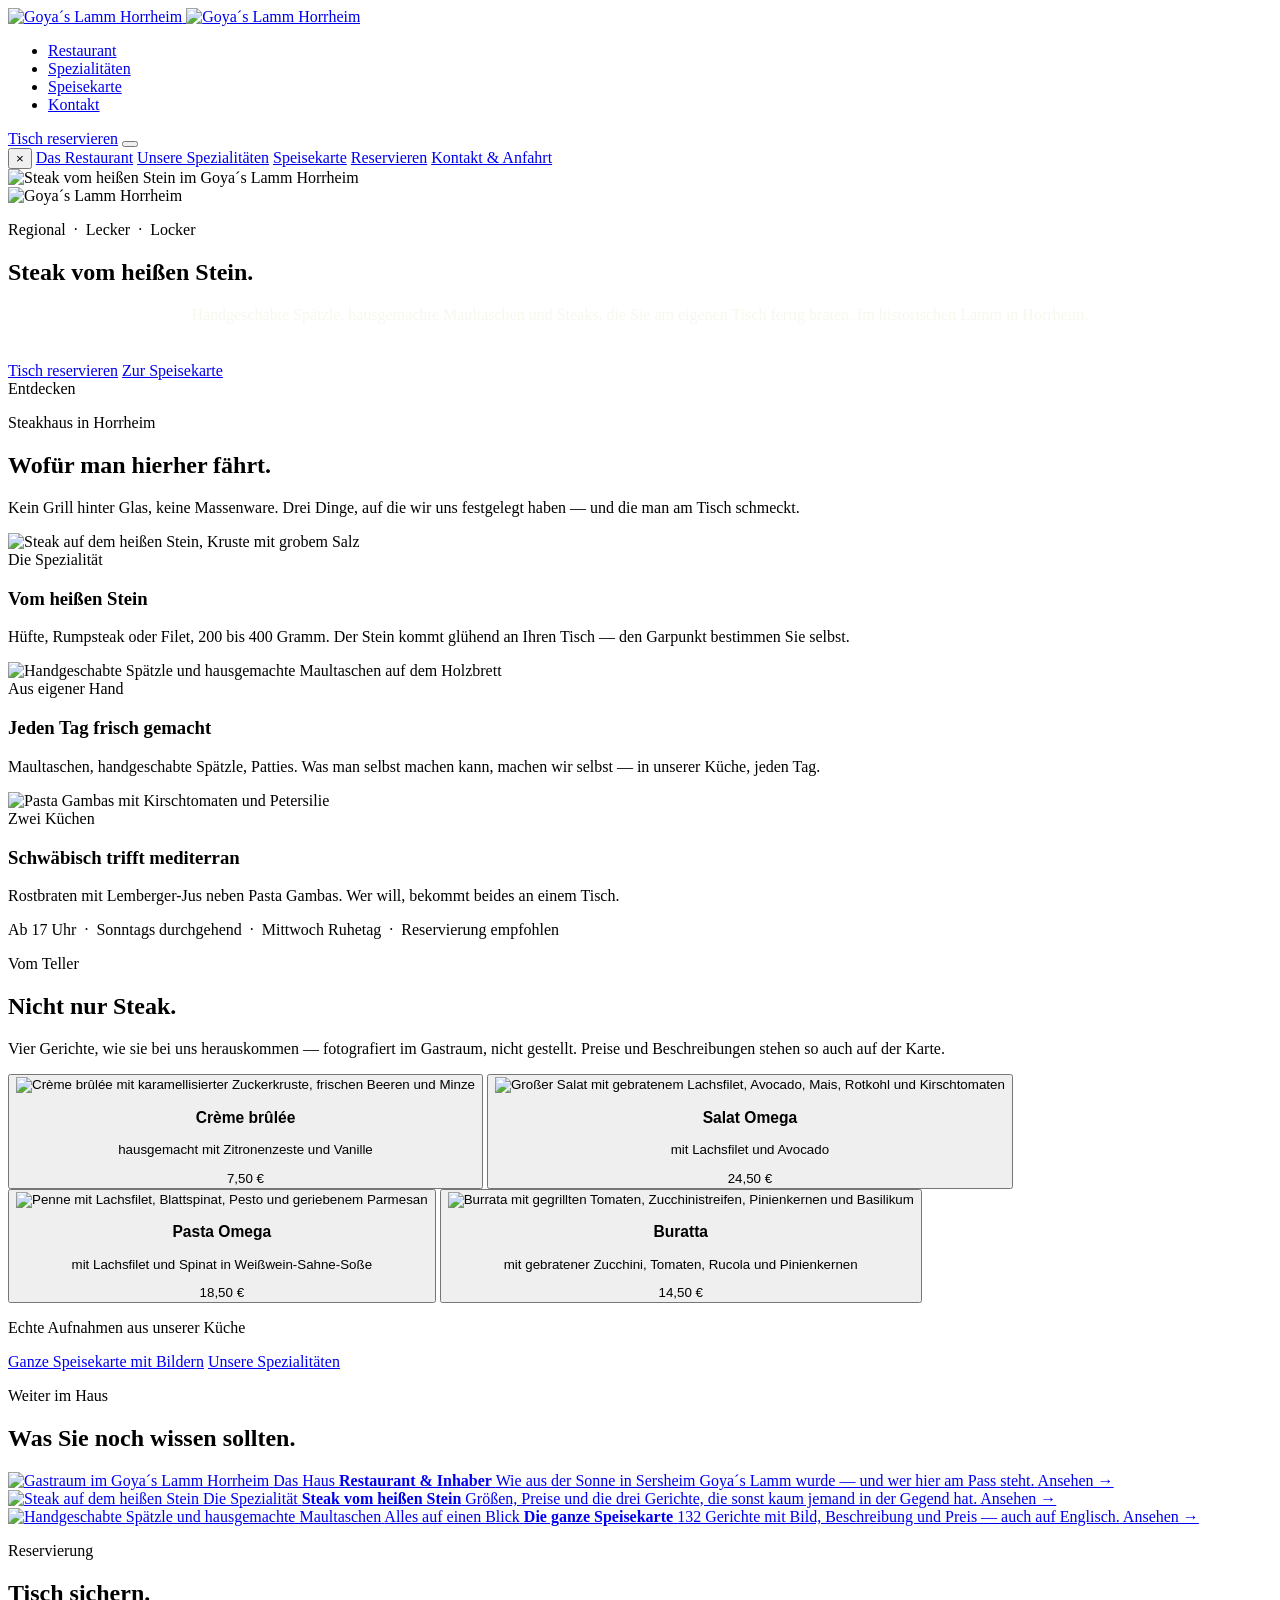
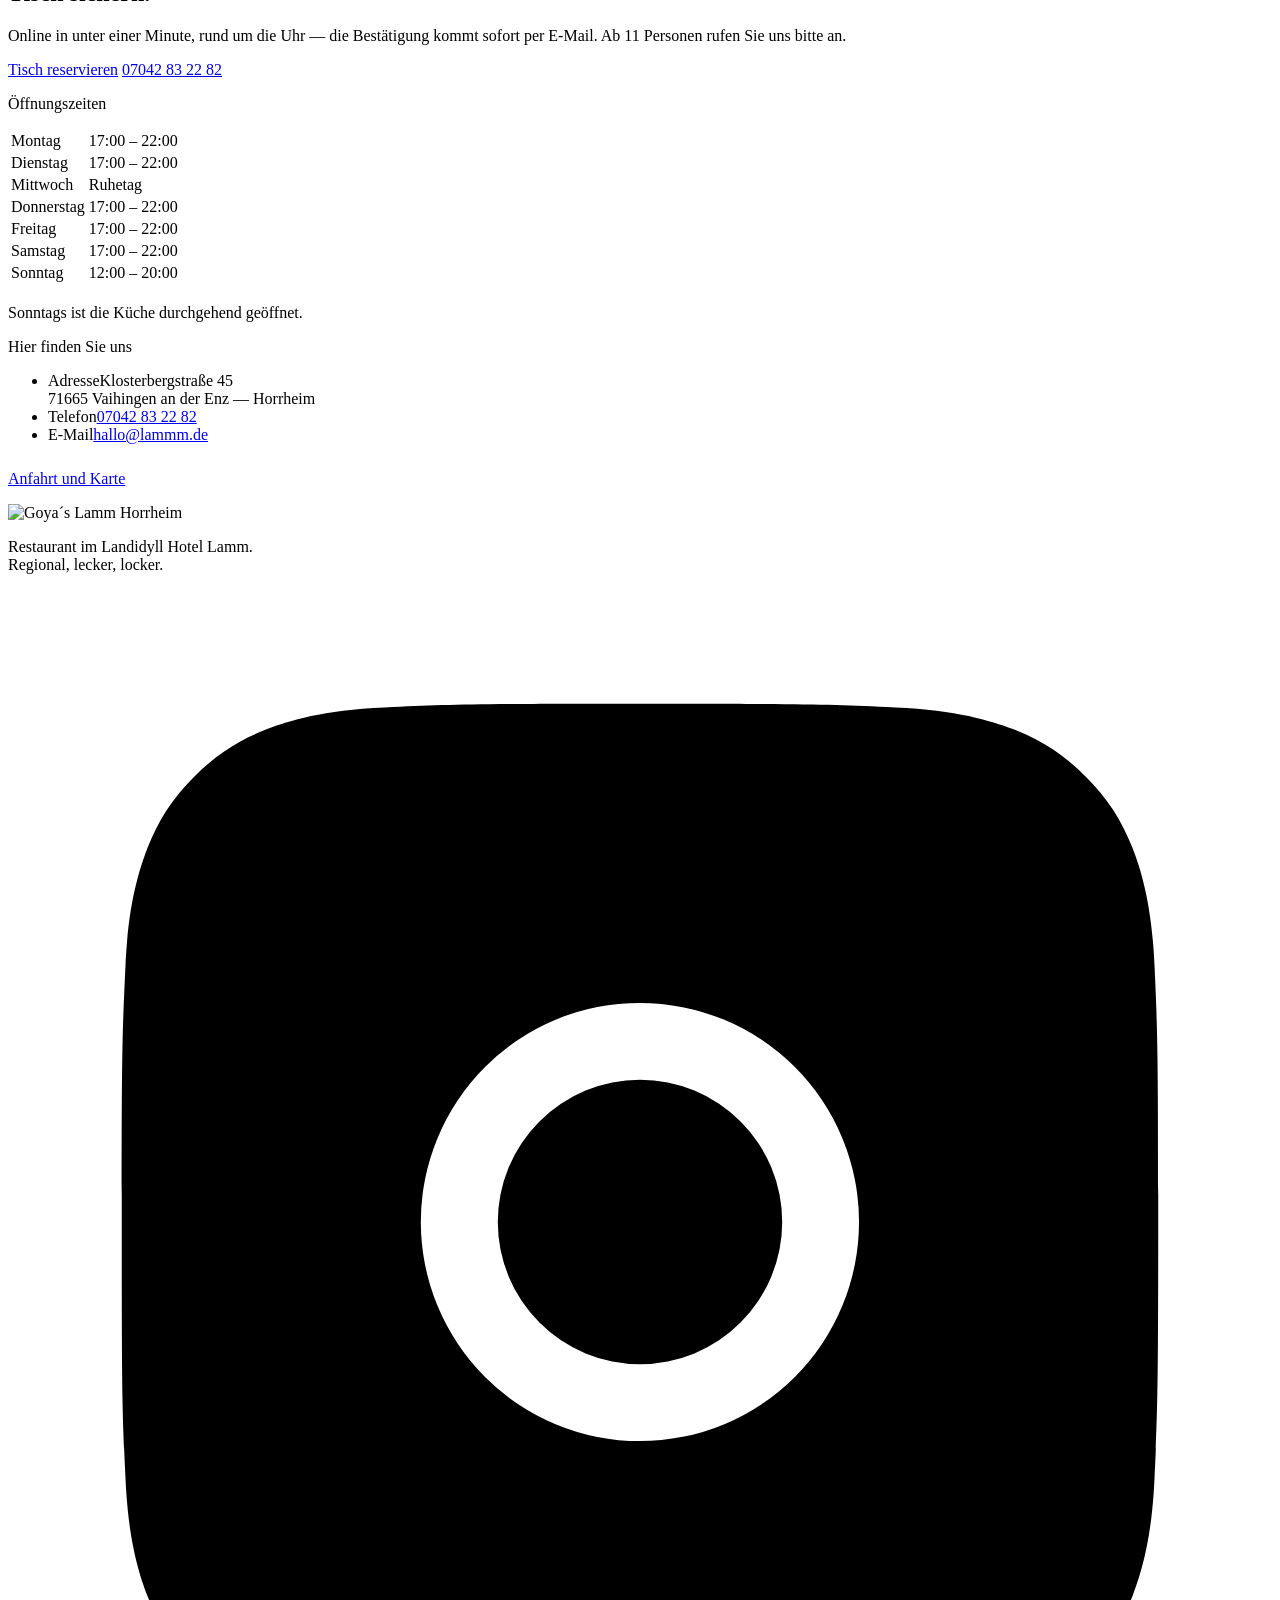
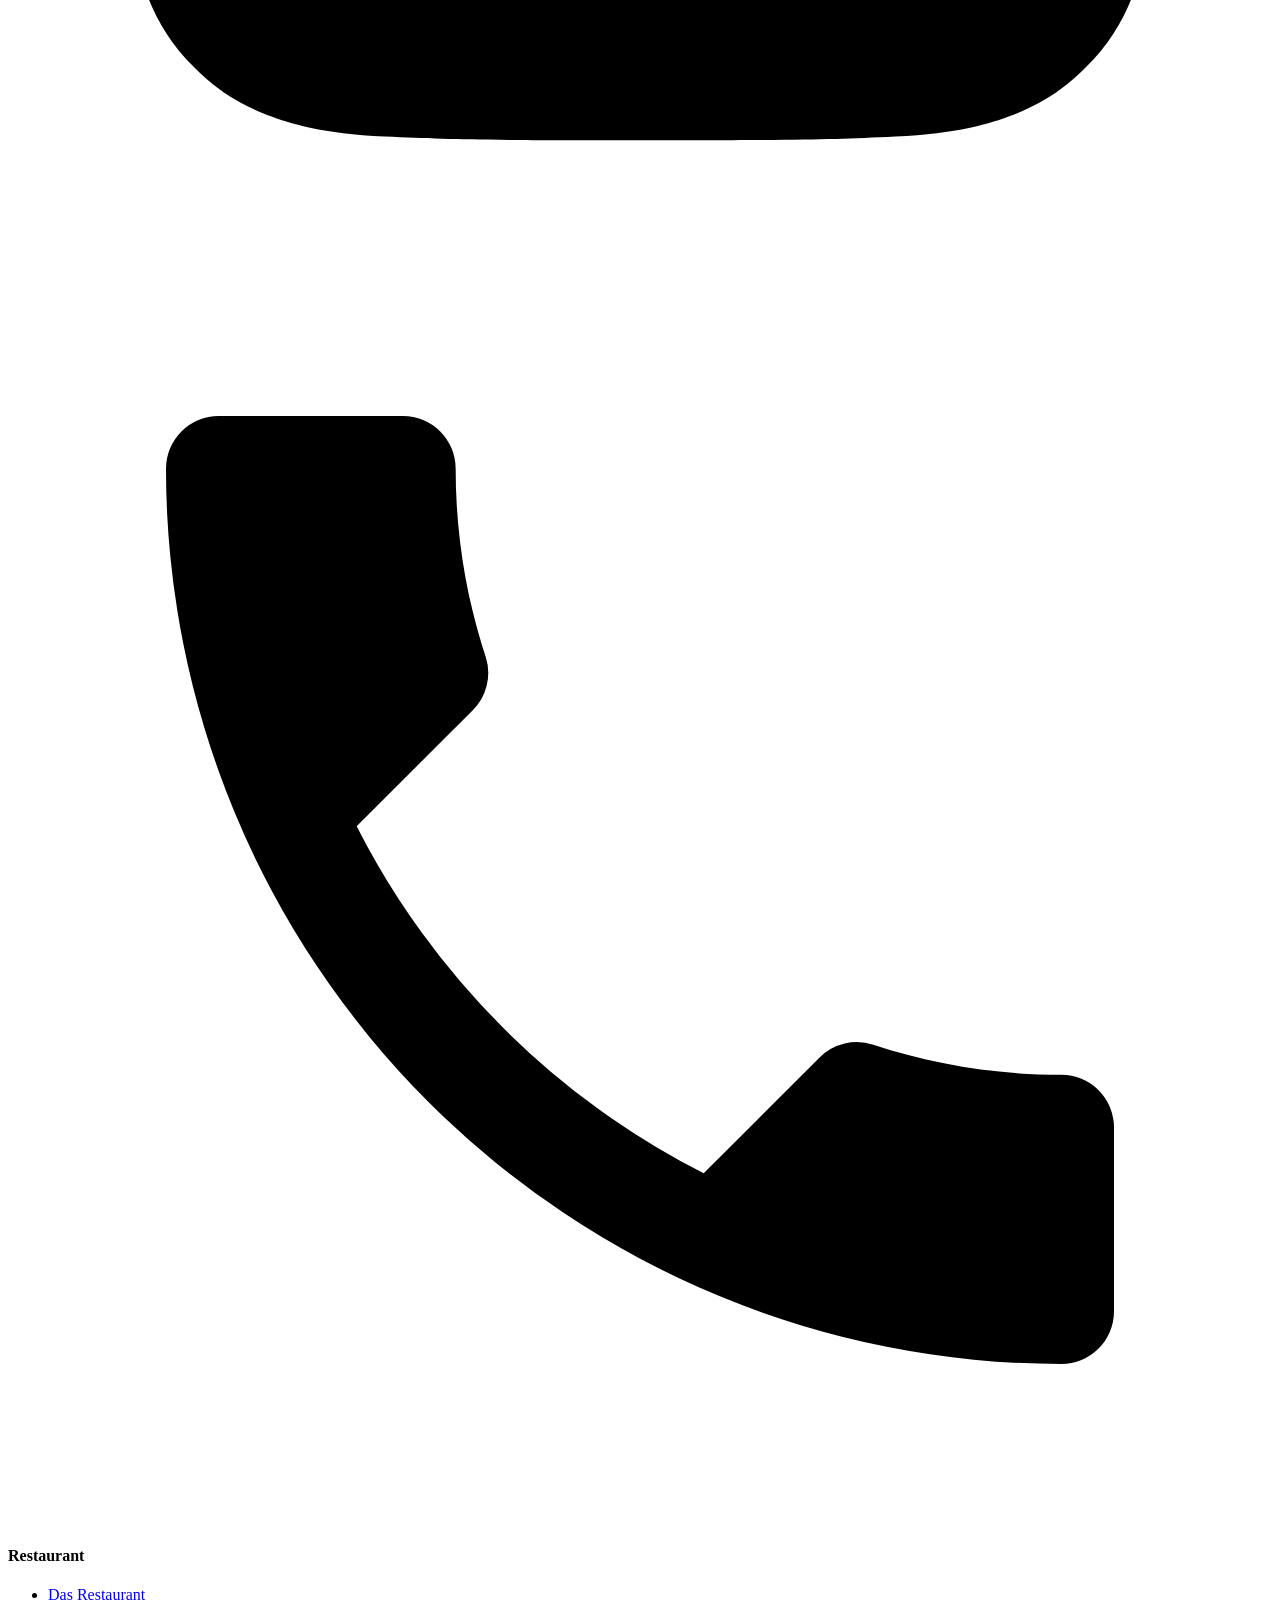
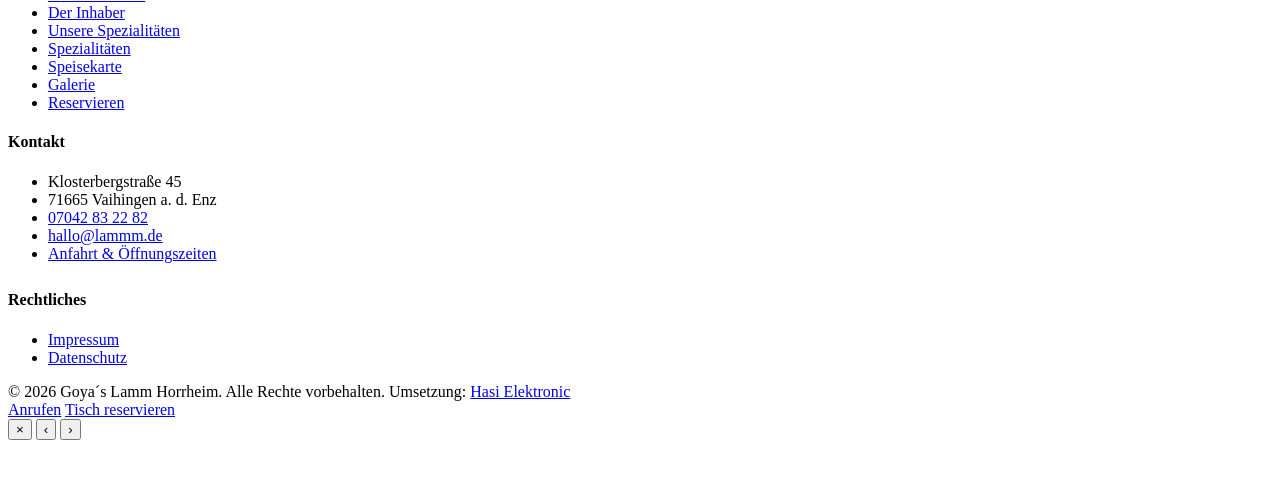
==== commit 4f4a1093: "Stand aus einer anderen Sitzung übernommen Am 29.08. gegen 15 Uhr wurde aus einer anderen Sitzung di" ====
--- a/public/index.html
+++ b/public/index.html
@@ -54,7 +54,7 @@
     <nav>
       <ul class="navlinks">
         <li><a href="/restaurant">Restaurant</a></li>
-        <li><a href="/steak">Steak</a></li>
+        <li><a href="/steak">Spezialitäten</a></li>
         <li><a href="/karte">Speisekarte</a></li>
         <li><a href="/kontakt">Kontakt</a></li>
       </ul>
@@ -67,7 +67,7 @@
 <div class="mobilemenu" id="mmenu">
   <button class="close" id="mclose" aria-label="Menü schließen">&times;</button>
   <a href="/restaurant">Das Restaurant</a>
-  <a href="/steak">Steak &amp; Spezialitäten</a>
+  <a href="/steak">Unsere Spezialitäten</a>
   <a href="/karte">Speisekarte</a>
   <a href="/reservieren">Reservieren</a>
   <a href="/kontakt">Kontakt &amp; Anfahrt</a>
@@ -364,7 +364,7 @@
         <ul>
           <li><a href="/restaurant">Das Restaurant</a></li>
           <li><a href="/restaurant#inhaber">Der Inhaber</a></li>
-          <li><a href="/steak">Steak vom heißen Stein</a></li>
+          <li><a href="/steak">Unsere Spezialitäten</a></li>
           <li><a href="/steak#spezialitaeten">Spezialitäten</a></li>
           <li><a href="/karte">Speisekarte</a></li>
           <li><a href="/restaurant#galerie">Galerie</a></li>
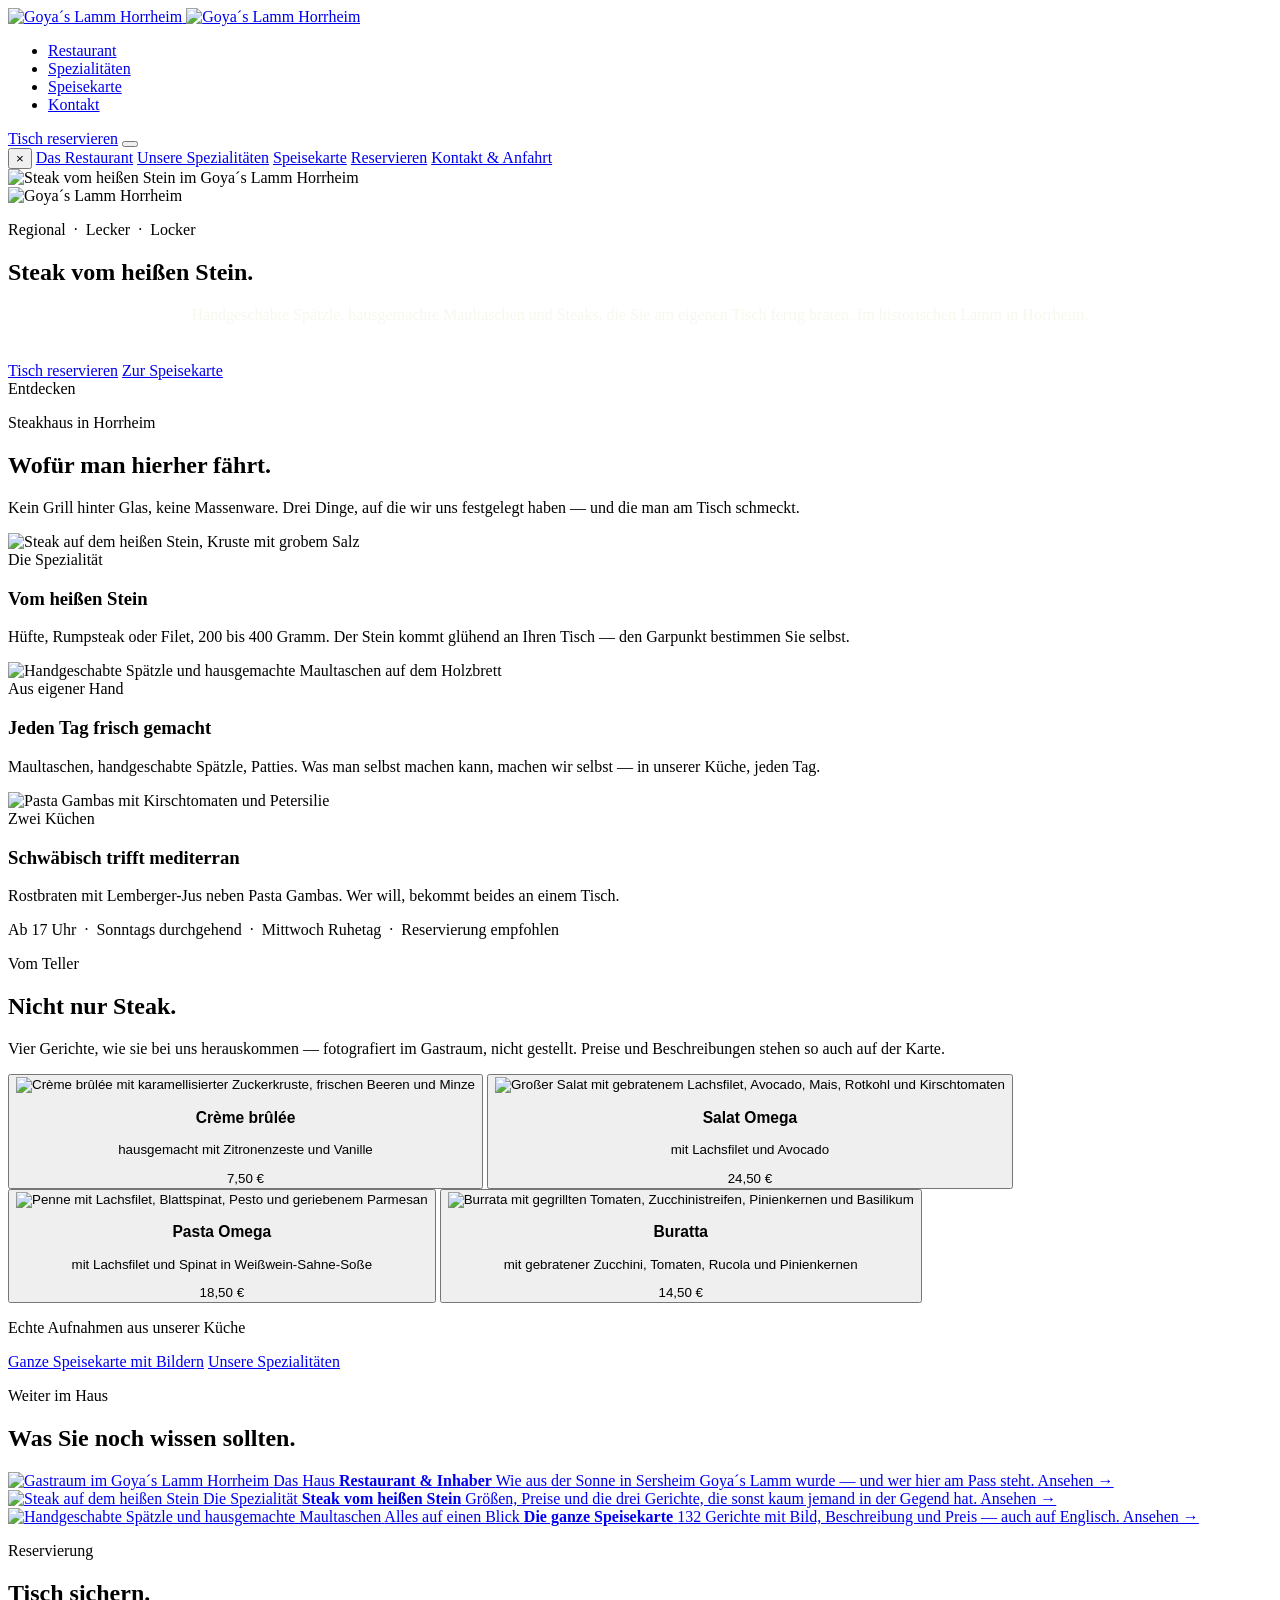
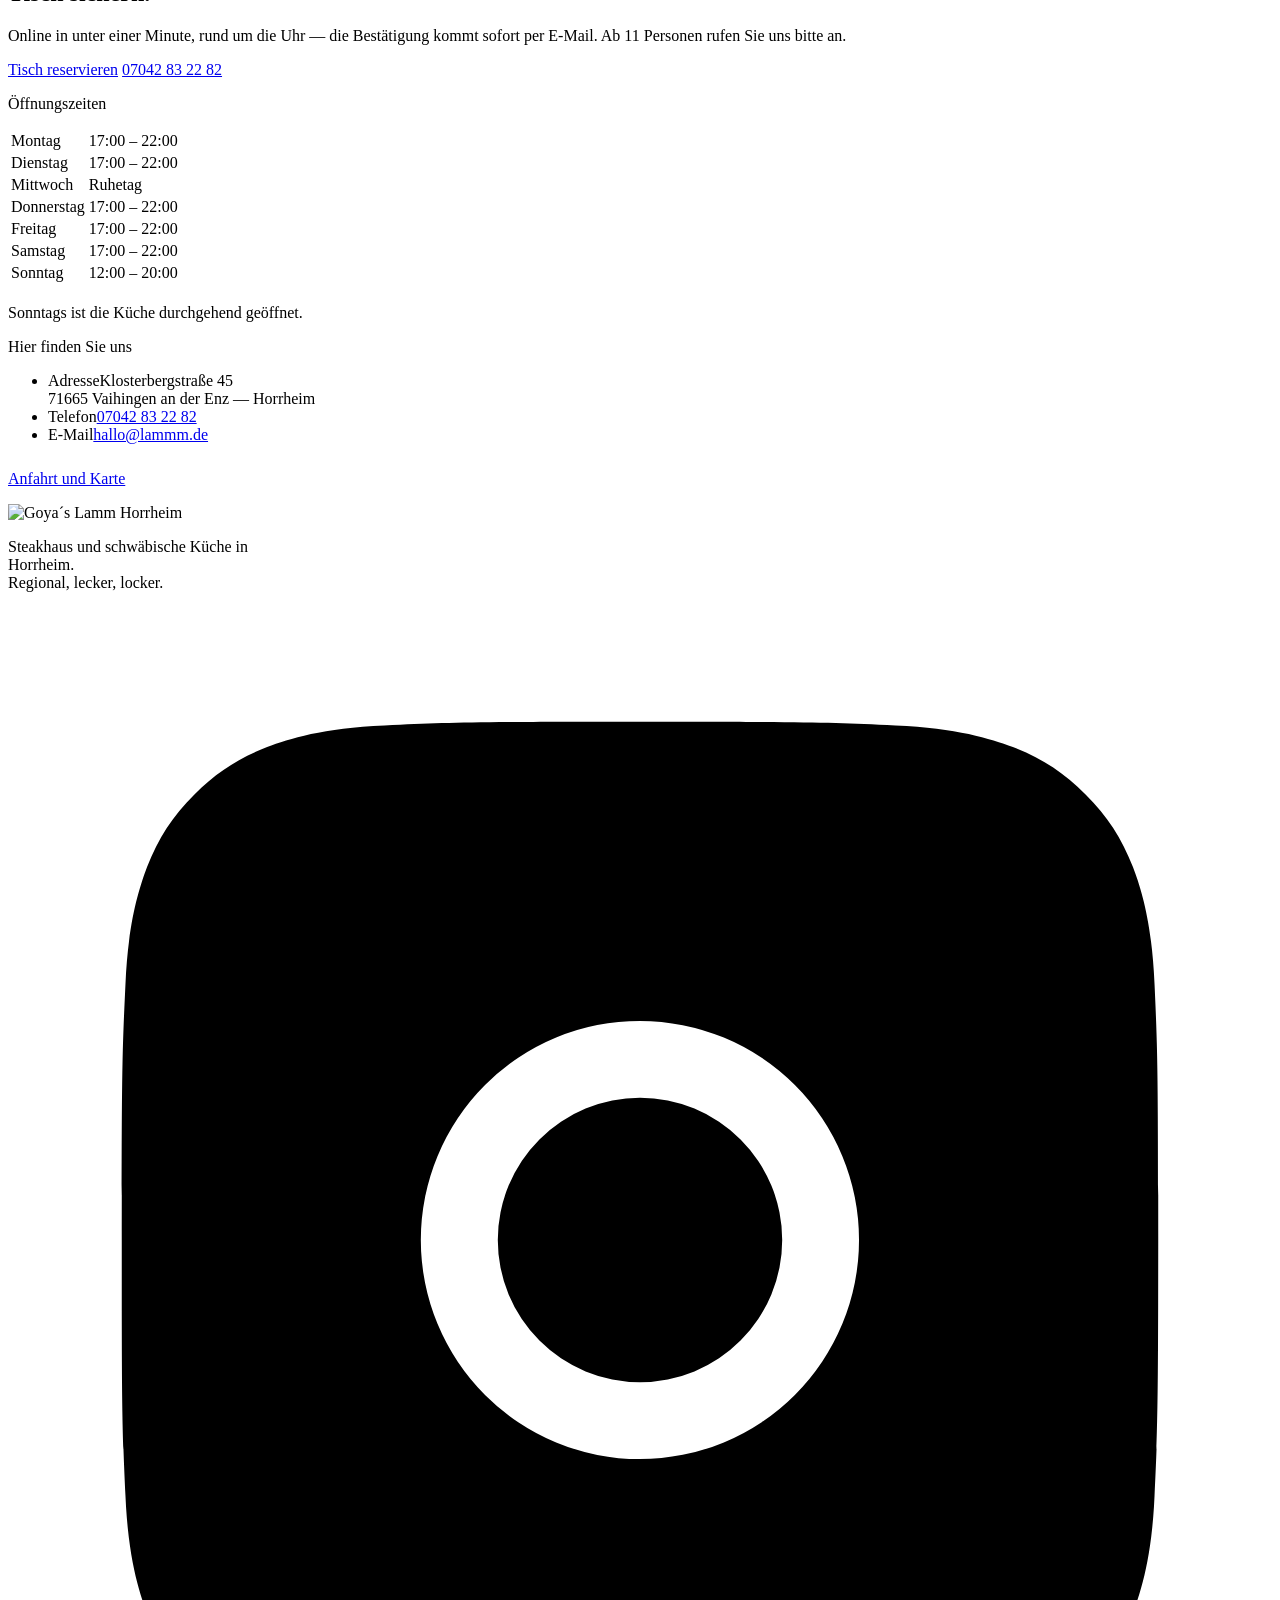
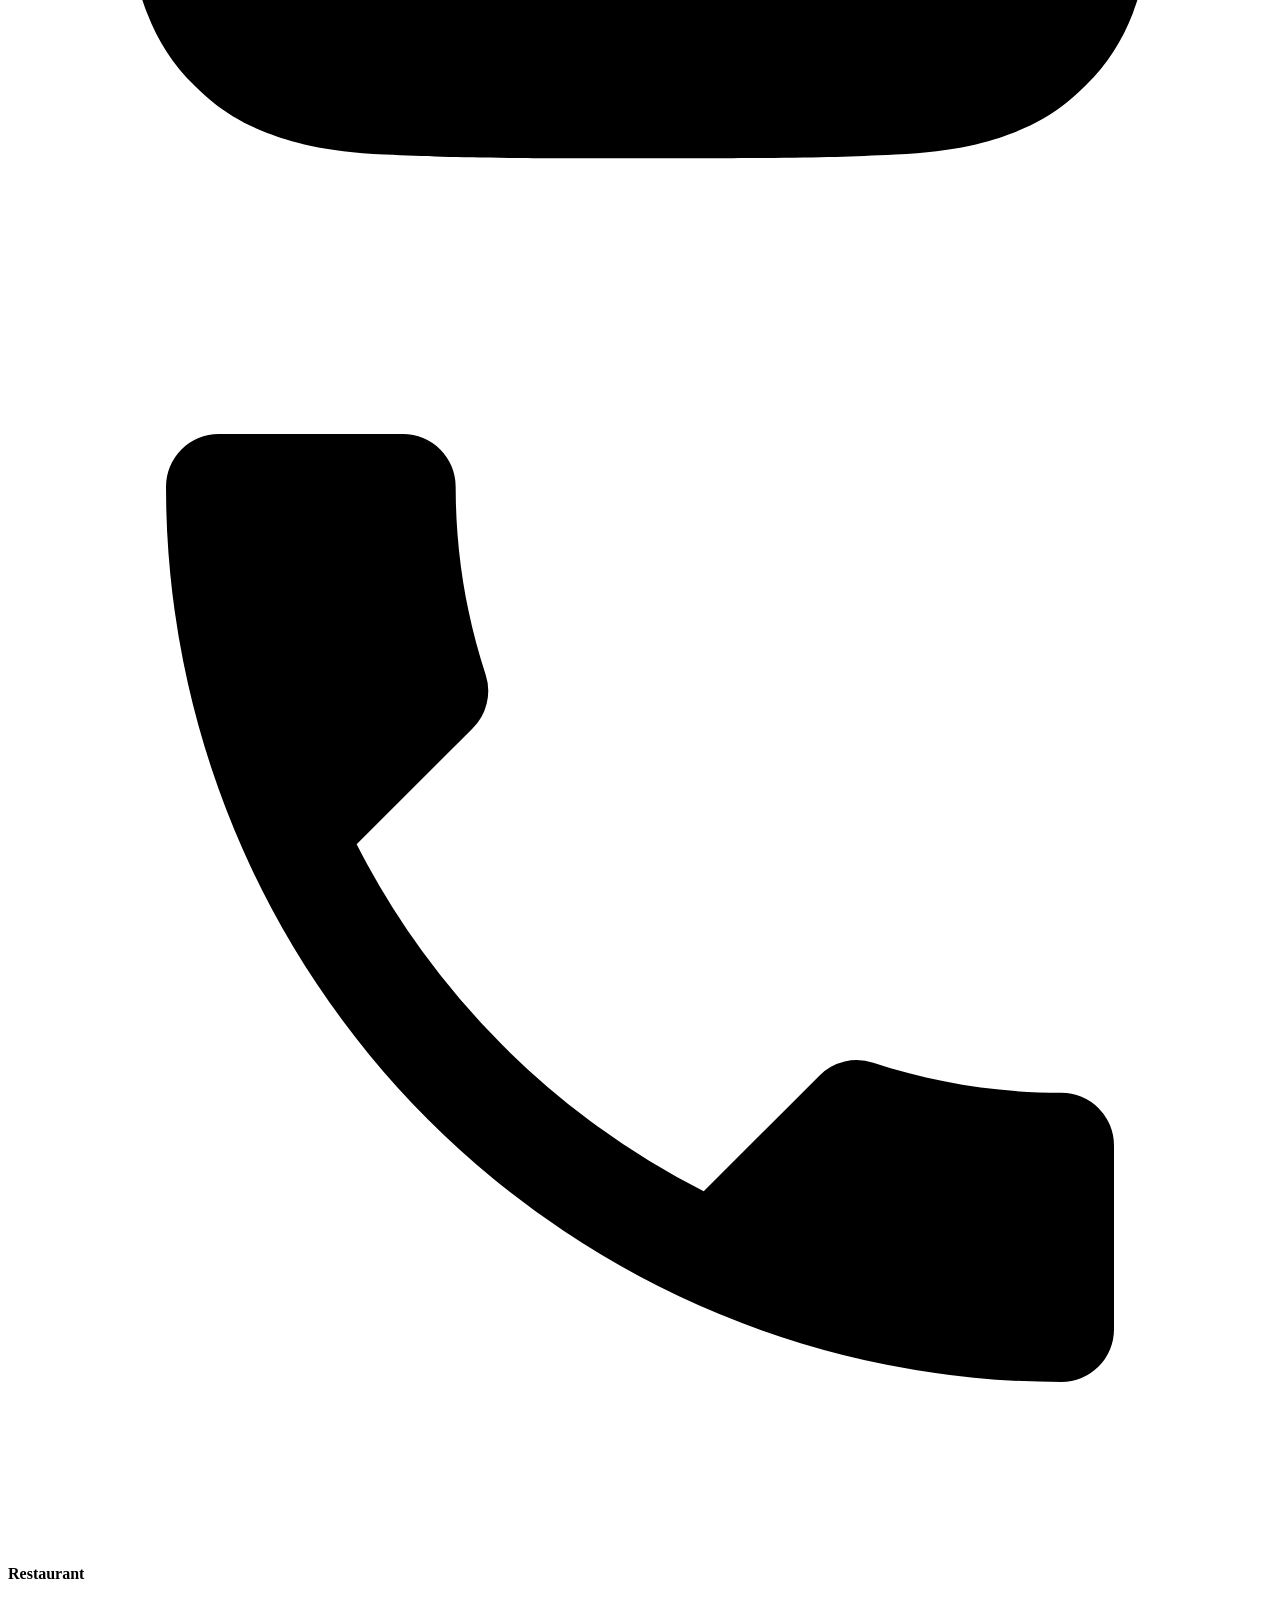
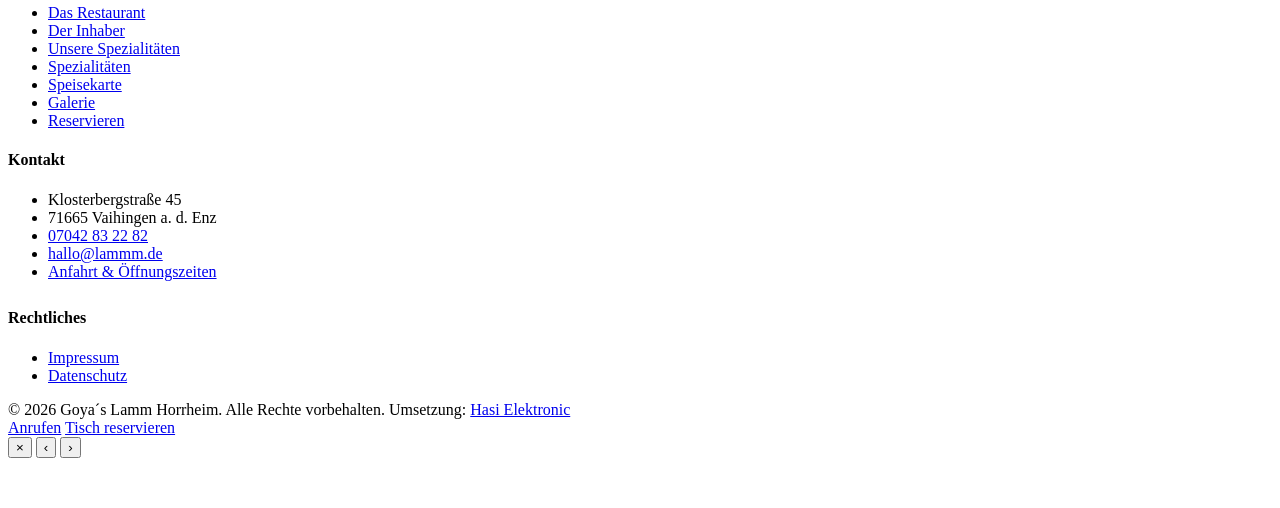
==== commit 02ca92a1: "Website: Landidyll raus, Zeitschriftentext rein Gökhan arbeitet nicht mehr mit dem Landidyll Hotel z" ====
--- a/public/index.html
+++ b/public/index.html
@@ -349,7 +349,7 @@
     <div class="foot-grid">
       <div>
         <img class="flogo" src="/assets/logo-white.png" alt="Goya´s Lamm Horrheim" width="1155" height="450" loading="lazy">
-        <p style="max-width:34ch">Restaurant im Landidyll Hotel Lamm.<br>Regional, lecker, locker.</p>
+        <p style="max-width:34ch">Steakhaus und schwäbische Küche in Horrheim.<br>Regional, lecker, locker.</p>
         <div class="social">
           <a href="https://www.instagram.com/goyas.lamm/" target="_blank" rel="noopener" aria-label="Instagram">
             <svg viewBox="0 0 24 24"><path d="M12 2.16c3.2 0 3.58.01 4.85.07 1.17.05 1.8.25 2.23.41.56.22.96.48 1.38.9.42.42.68.82.9 1.38.16.42.36 1.06.41 2.23.06 1.27.07 1.65.07 4.85s-.01 3.58-.07 4.85c-.05 1.17-.25 1.8-.41 2.23-.22.56-.48.96-.9 1.38-.42.42-.82.68-1.38.9-.42.16-1.06.36-2.23.41-1.27.06-1.65.07-4.85.07s-3.58-.01-4.85-.07c-1.17-.05-1.8-.25-2.23-.41-.56-.22-.96-.48-1.38-.9-.42-.42-.68-.82-.9-1.38-.16-.42-.36-1.06-.41-2.23C2.17 15.58 2.16 15.2 2.16 12s.01-3.58.07-4.85c.05-1.17.25-1.8.41-2.23.22-.56.48-.96.9-1.38.42-.42.82-.68 1.38-.9.42-.16 1.06-.36 2.23-.41C8.42 2.17 8.8 2.16 12 2.16m0 5.68a4.16 4.16 0 100 8.32 4.16 4.16 0 000-8.32m0 6.86a2.7 2.7 0 110-5.4 2.7 2.7 0 010 5.4m5.3-7.03a.97.97 0 11-1.94 0 .97.97 0 011.94 0"/></svg>
@@ -417,7 +417,7 @@
   "@id":"https://lammm.de/#restaurant",
   "name":"Goya´s Lamm Horrheim",
   "alternateName":"Goyas Lamm",
-  "description":"Restaurant im Landidyll Hotel Lamm in Horrheim: Steak auf heißem Stein, hausgemachte Maultaschen, handgeschabte Spätzle, Pasta und Cocktails.",
+  "description":"Restaurant in Horrheim: Steak auf dem heißen Stein nach argentinischer Art, hausgemachte Maultaschen, handgeschabte Spätzle, mediterrane Akzente und eine umfangreiche Cocktailkarte.",
   "url":"https://lammm.de/",
   "telephone":"+497042832282",
   "email":"hallo@lammm.de",
